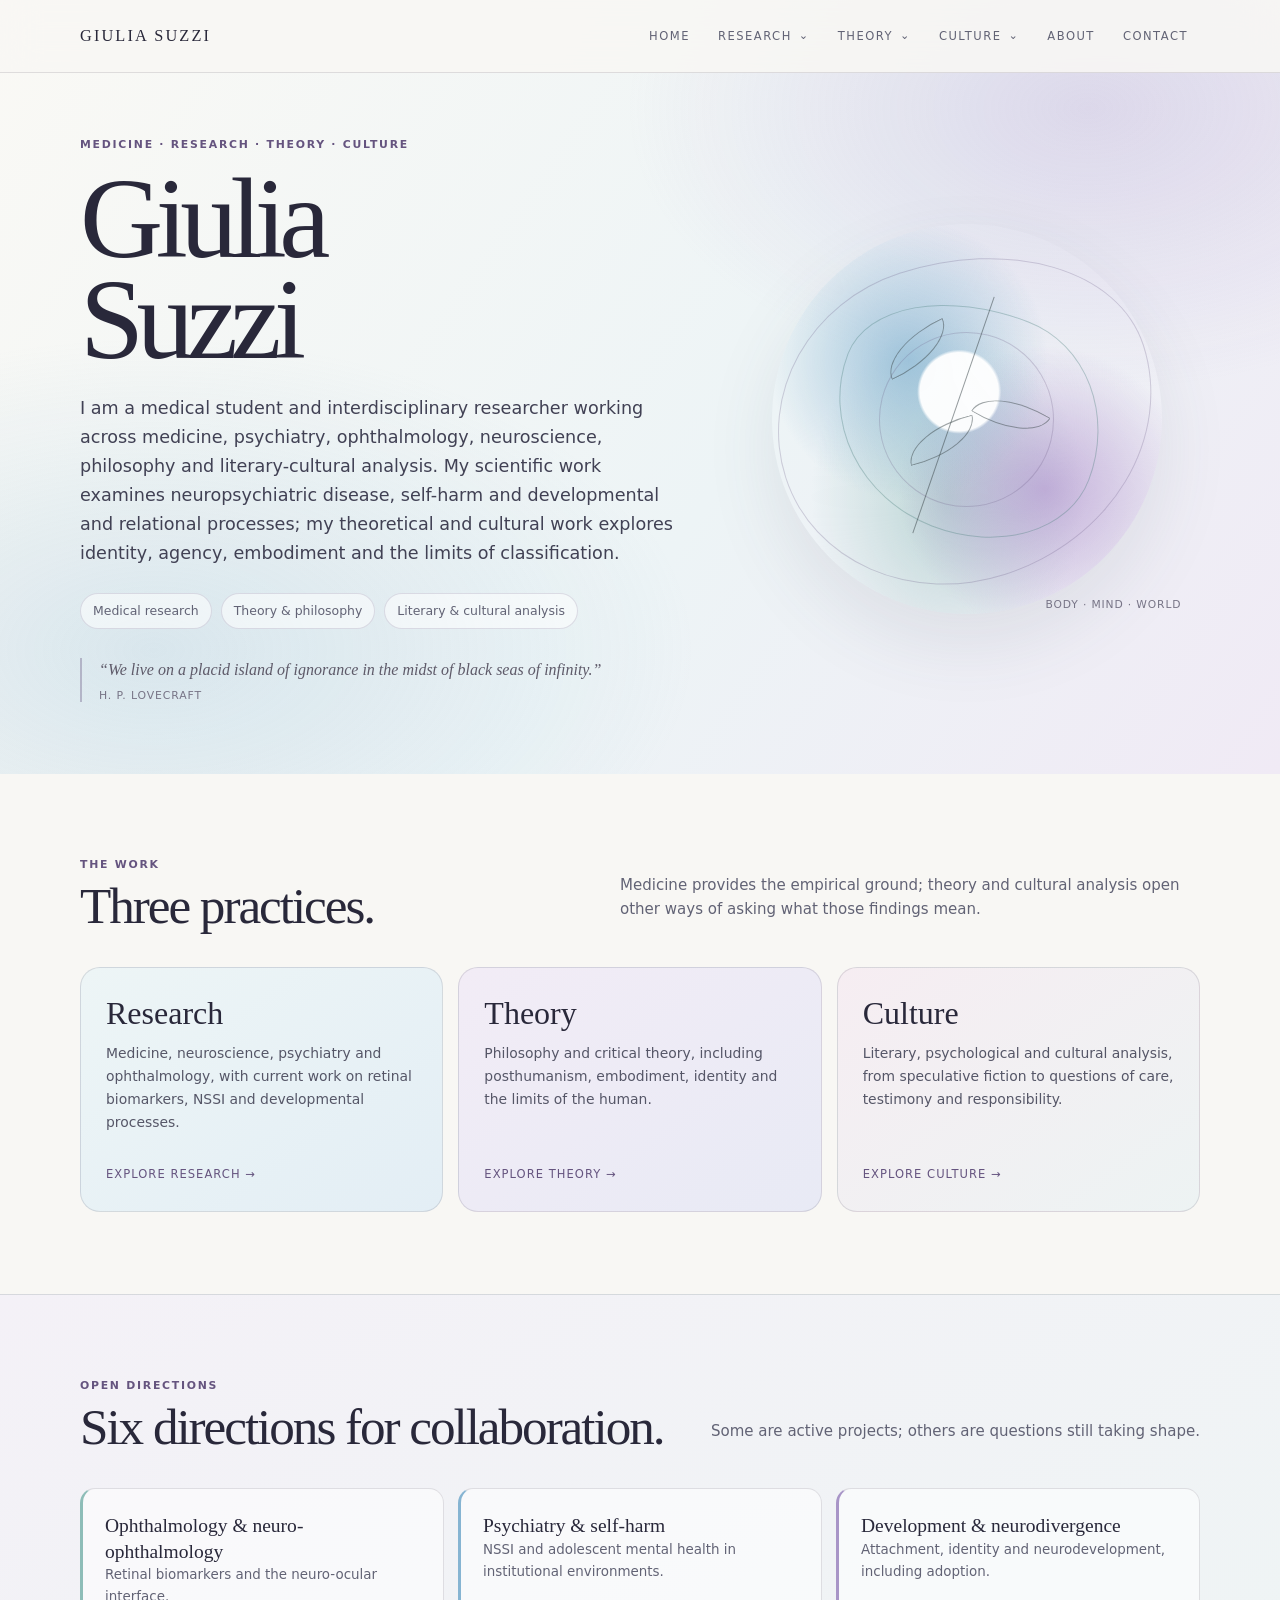
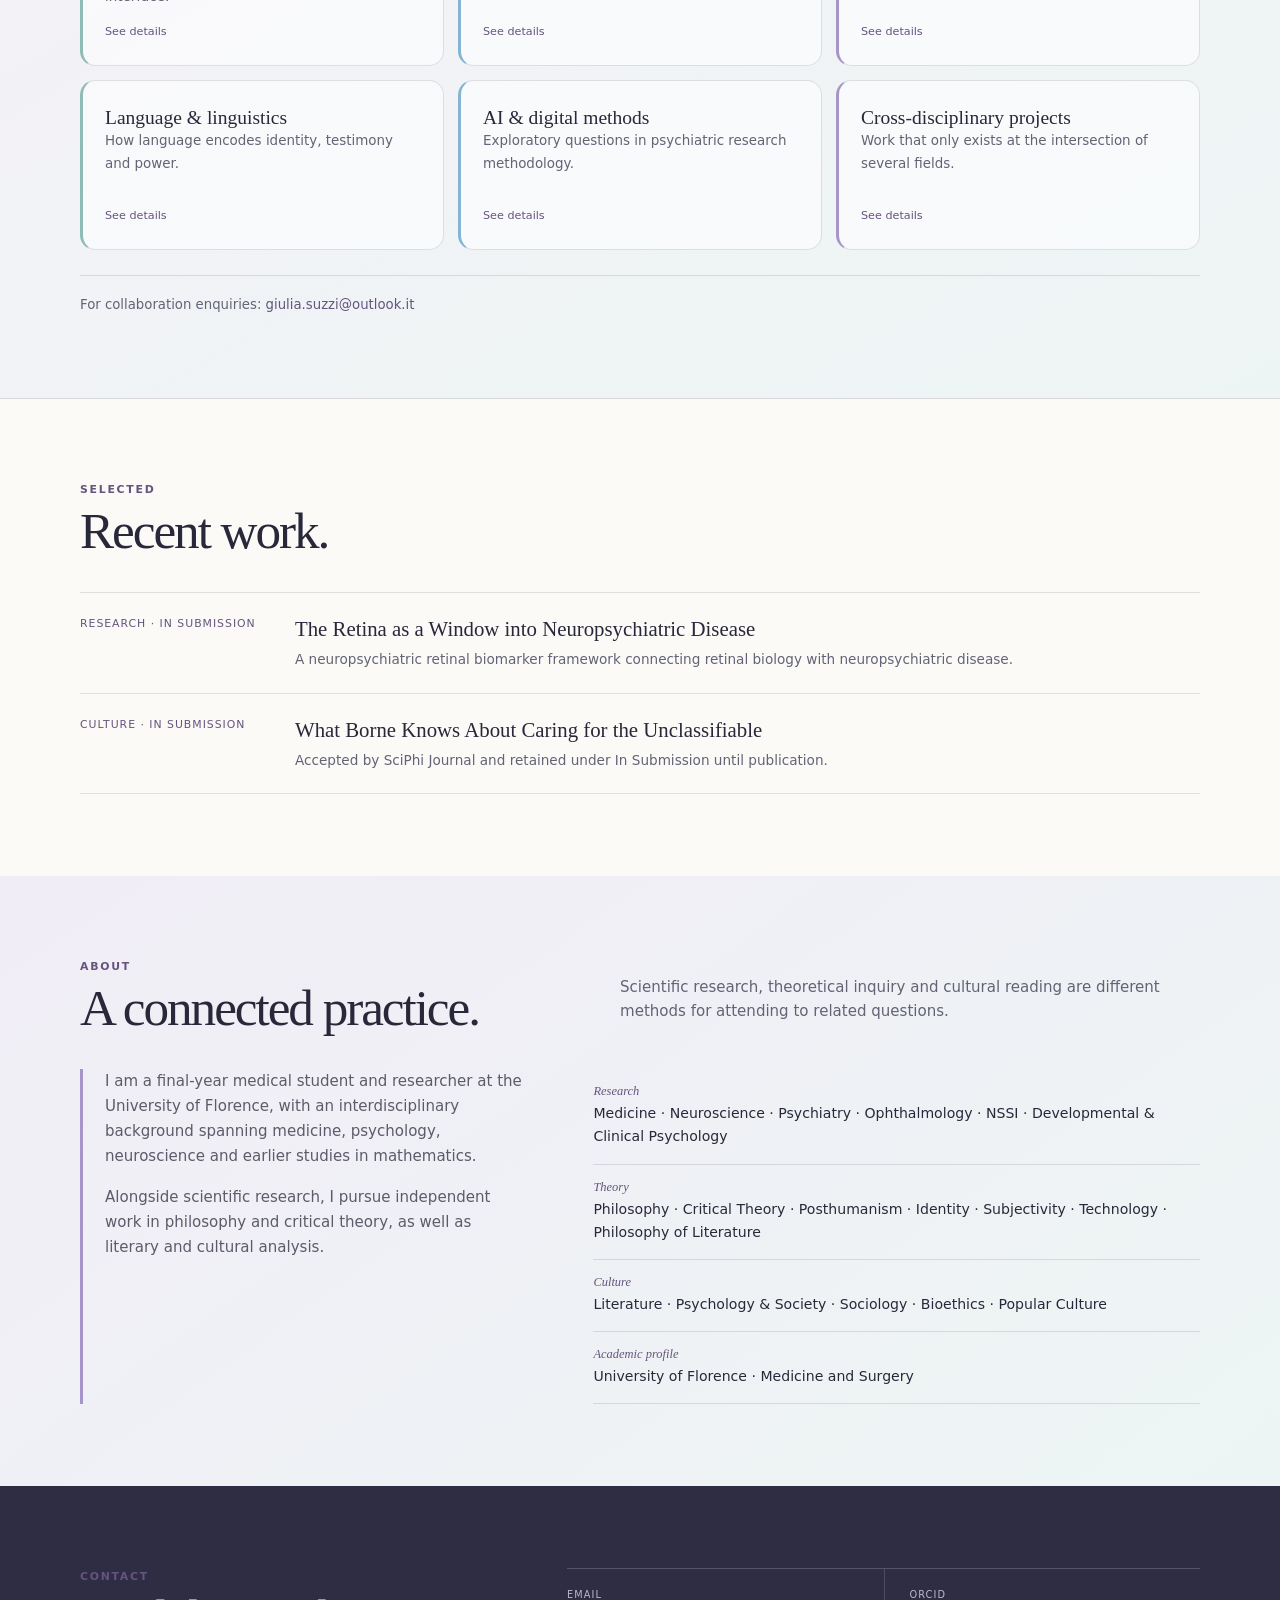
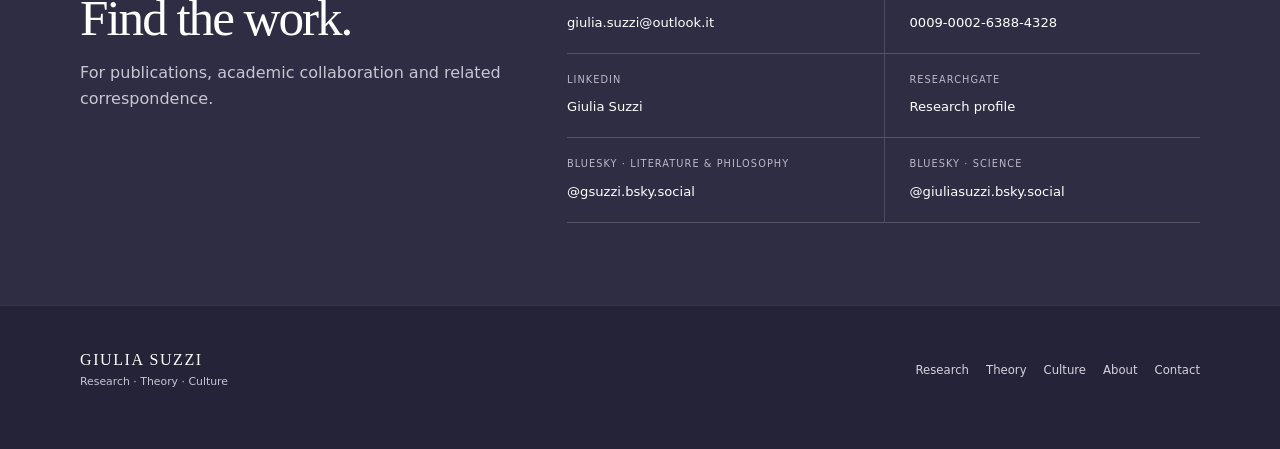
==== index.html @ 448a196d "Add files via upload" ====
<!doctype html><html lang="en"><head><meta charset="utf-8"><meta name="viewport" content="width=device-width,initial-scale=1"><link rel="stylesheet" href="style.css"><meta name="description" content="Giulia Suzzi — Research, Theory and Culture."><title>Giulia Suzzi · Research, Theory & Culture</title></head><body class="page-enter"><nav><div class="container nav-inner"><a class="logo" href="index.html">GIULIA SUZZI</a><div class="nav-links">
<a class="nav-home" href="index.html">HOME</a>
<div class="nav-item"><a class="nav-button" href="research.html">RESEARCH <span class="arrow">⌄</span></a><div class="dropdown"><div class="label">Research</div><a href="research.html#published">Published</a><a href="research.html#preprints">Preprints</a><a href="research.html#submission">In Submission</a><a href="research.html#progress">Work in Progress</a></div></div>
<div class="nav-item"><a class="nav-button" href="theory.html">THEORY <span class="arrow">⌄</span></a><div class="dropdown"><div class="label">Theory</div><a href="theory.html#published">Published</a><a href="theory.html#preprints">Preprints</a><a href="theory.html#submission">In Submission</a><a href="theory.html#progress">Work in Progress</a></div></div>
<div class="nav-item"><a class="nav-button" href="culture.html">CULTURE <span class="arrow">⌄</span></a><div class="dropdown"><div class="label">Culture</div><a href="culture.html#published">Published</a><a href="culture.html#preprints">Preprints</a><a href="culture.html#submission">In Submission</a><a href="culture.html#progress">Work in Progress</a></div></div>
<a class="nav-home" href="index.html#about">ABOUT</a><a class="nav-home" href="index.html#contact">CONTACT</a></div></div></nav>
<main>
<section class="hero"><div class="container hero-grid"><div class="reveal">
<div class="eyebrow">Medicine · Research · Theory · Culture</div><h1>Giulia<br>Suzzi</h1>
<p class="hero-lede">I am a medical student and interdisciplinary researcher working across medicine, psychiatry, ophthalmology, neuroscience, philosophy and literary-cultural analysis. My scientific work examines neuropsychiatric disease, self-harm and developmental and relational processes; my theoretical and cultural work explores identity, agency, embodiment and the limits of classification.</p>
<div class="pill-row"><span class="pill">Medical research</span><span class="pill">Theory & philosophy</span><span class="pill">Literary & cultural analysis</span></div>
<div class="epigraph">“We live on a placid island of ignorance in the midst of black seas of infinity.”<cite>H. P. Lovecraft</cite></div>
</div>
<div class="hero-art reveal" aria-hidden="true"><div class="ink-orbit"></div><div class="art-ring"></div><div class="art-stem"></div><div class="art-leaf leaf1"></div><div class="art-leaf leaf2"></div><div class="art-leaf leaf3"></div><div class="art-note">body · mind · world</div></div>
</div></section>
<section class="overview"><div class="container"><div class="section-head reveal"><div><div class="kicker">The work</div><h2 class="section-title">Three practices.</h2></div><p class="section-intro">Medicine provides the empirical ground; theory and cultural analysis open other ways of asking what those findings mean.</p></div>
<div class="area-grid"><a class="area-card research reveal" href="research.html"><div><h3>Research</h3><p>Medicine, neuroscience, psychiatry and ophthalmology, with current work on retinal biomarkers, NSSI and developmental processes.</p></div><div class="explore">Explore Research →</div></a>
<a class="area-card theory reveal" href="theory.html"><div><h3>Theory</h3><p>Philosophy and critical theory, including posthumanism, embodiment, identity and the limits of the human.</p></div><div class="explore">Explore Theory →</div></a>
<a class="area-card culture reveal" href="culture.html"><div><h3>Culture</h3><p>Literary, psychological and cultural analysis, from speculative fiction to questions of care, testimony and responsibility.</p></div><div class="explore">Explore Culture →</div></a></div></div></section>
<section id="collaboration" class="collaboration"><div class="container"><div class="section-head reveal"><div><div class="kicker">Open directions</div><h2 class="section-title">Six directions for collaboration.</h2></div><p class="section-intro">Some are active projects; others are questions still taking shape.</p></div>
<div class="collab-grid">
<button class="collab-tile reveal" data-modal="ophth"><div><h3>Ophthalmology & neuro-ophthalmology</h3><p>Retinal biomarkers and the neuro-ocular interface.</p></div><span class="collab-cue">See details</span></button>
<button class="collab-tile reveal" data-modal="nssi"><div><h3>Psychiatry & self-harm</h3><p>NSSI and adolescent mental health in institutional environments.</p></div><span class="collab-cue">See details</span></button>
<button class="collab-tile reveal" data-modal="dev"><div><h3>Development & neurodivergence</h3><p>Attachment, identity and neurodevelopment, including adoption.</p></div><span class="collab-cue">See details</span></button>
<button class="collab-tile reveal" data-modal="lang"><div><h3>Language & linguistics</h3><p>How language encodes identity, testimony and power.</p></div><span class="collab-cue">See details</span></button>
<button class="collab-tile reveal" data-modal="ai"><div><h3>AI & digital methods</h3><p>Exploratory questions in psychiatric research methodology.</p></div><span class="collab-cue">See details</span></button>
<button class="collab-tile reveal" data-modal="cross"><div><h3>Cross-disciplinary projects</h3><p>Work that only exists at the intersection of several fields.</p></div><span class="collab-cue">See details</span></button></div>
<div class="collab-note">For collaboration enquiries: <a href="mailto:giulia.suzzi@outlook.it">giulia.suzzi@outlook.it</a></div></div></section>
<section class="latest"><div class="container"><div class="section-head reveal"><div><div class="kicker">Selected</div><h2 class="section-title">Recent work.</h2></div></div><div class="latest-list">
<div class="latest-row reveal"><div class="status">Research · In Submission</div><div><h3>The Retina as a Window into Neuropsychiatric Disease</h3><p>A neuropsychiatric retinal biomarker framework connecting retinal biology with neuropsychiatric disease.</p></div></div>
<div class="latest-row reveal"><div class="status">Culture · In Submission</div><div><h3>What Borne Knows About Caring for the Unclassifiable</h3><p>Accepted by SciPhi Journal and retained under In Submission until publication.</p></div></div></div></div></section>
<section id="about" class="about-section"><div class="container"><div class="section-head reveal"><div><div class="kicker">About</div><h2 class="section-title">A connected practice.</h2></div><p class="section-intro">Scientific research, theoretical inquiry and cultural reading are different methods for attending to related questions.</p></div>
<div class="about-layout"><div class="about-quote reveal"><p>I am a final-year medical student and researcher at the University of Florence, with an interdisciplinary background spanning medicine, psychology, neuroscience and earlier studies in mathematics.</p><p>Alongside scientific research, I pursue independent work in philosophy and critical theory, as well as literary and cultural analysis.</p></div>
<div class="facts reveal"><div><span>Research</span>Medicine · Neuroscience · Psychiatry · Ophthalmology · NSSI · Developmental & Clinical Psychology</div><div><span>Theory</span>Philosophy · Critical Theory · Posthumanism · Identity · Subjectivity · Technology · Philosophy of Literature</div><div><span>Culture</span>Literature · Psychology & Society · Sociology · Bioethics · Popular Culture</div><div><span>Academic profile</span>University of Florence · Medicine and Surgery</div></div></div></div></section>
<section id="contact" class="contact-section"><div class="container contact-grid"><div class="reveal"><div class="kicker">Contact</div><h2 class="section-title">Find the work.</h2><p class="contact-lead">For publications, academic collaboration and related correspondence.</p></div>
<div class="contact-card reveal"><div><span>Email</span><a href="mailto:giulia.suzzi@outlook.it">giulia.suzzi@outlook.it</a></div><div><span>ORCID</span><a href="https://orcid.org/0009-0002-6388-4328" target="_blank" rel="noopener">0009-0002-6388-4328</a></div><div><span>LinkedIn</span><a href="https://www.linkedin.com/in/giulia-suzzi-097137351" target="_blank" rel="noopener">Giulia Suzzi</a></div><div><span>ResearchGate</span><a href="https://www.researchgate.net/profile/Giulia-Suzzi-2" target="_blank" rel="noopener">Research profile</a></div><div><span>Bluesky · Literature & Philosophy</span><a href="https://bsky.app/profile/gsuzzi.bsky.social" target="_blank" rel="noopener">@gsuzzi.bsky.social</a></div><div><span>Bluesky · Science</span><a href="https://bsky.app/profile/giuliasuzzi.bsky.social" target="_blank" rel="noopener">@giuliasuzzi.bsky.social</a></div></div></div></section>
</main><footer><div class="container footer-inner"><div><div class="footer-name">GIULIA SUZZI</div><div class="footer-sub">Research · Theory · Culture</div></div><div class="footer-links"><a href="research.html">Research</a><a href="theory.html">Theory</a><a href="culture.html">Culture</a><a href="index.html#about">About</a><a href="index.html#contact">Contact</a></div></div></footer><div class="modal-backdrop" id="modal-backdrop"><div class="modal" role="dialog" aria-modal="true" aria-labelledby="modal-title"><button class="modal-close" id="modal-close" aria-label="Close">×</button><div class="m-kicker" id="modal-kicker"></div><h2 id="modal-title"></h2><p class="m-desc" id="modal-desc"></p><div class="m-items" id="modal-items"></div><p class="m-open-note" id="modal-note" hidden></p></div></div><script>
const data={
ophth:{k:"01 collaboration direction",t:"Ophthalmology & Neuro-Ophthalmology",d:"Retinal biomarkers, oculomics and the neuro-ocular interface — using the eye as an accessible, imageable extension of the central nervous system to investigate neuropsychiatric disease and the physiological strain of spaceflight.",i:[["The Retina as a Window into Neuropsychiatric Disease","Neuropsychiatric Retinal Biomarker Framework · In Submission"],["Beyond the Eye: SANS, Intracranial Pressure Dynamics, and Neuropsychiatric Risk in Long-Duration Spaceflight","Narrative review & framework · Work in Progress"]]},
nssi:{k:"02 collaboration direction",t:"Psychiatry & Self-Harm",d:"Non-suicidal self-injury and adolescent psychopathology, with particular attention to institutional environments — juvenile detention above all — as risk factors in their own right rather than background context.",i:[["When the Environment Is the Risk Factor: NSSI in Juvenile Detention","Narrative review · Preprint, Zenodo"],["Sex Differences in the Clinical Correlates of NSSI in Adolescents","Narrative review · Preprint, PsyArXiv"],["The Last Territory: NSSI in Juvenile Detention and the Agentive Inversion Hypothesis","Theoretical proposal · Work in Progress"]]},
dev:{k:"03 collaboration direction",t:"Development & Neurodivergence",d:"Attachment, identity formation and neurodevelopment, including how their disruption — as in adoption — shapes a person's sense of continuity with themselves.",i:[["Genetic Mirroring in Adoptees: Toward a Formal Construct Definition, Nomological Network, and Operationalization Framework","In Submission · Preprint, OSF"],["Disorganized Attachment, Power Exchange, and Emotion Regulation","Theoretical framework · Work in Progress"]],n:"Neurodivergent experience specifically remains an open direction rather than a finished project."},
lang:{k:"04 collaboration direction",t:"Language & Linguistics",d:"How language encodes identity, testimony and power — an interest that runs alongside the clinical and theoretical work rather than through a dedicated project yet.",i:[],n:"No dedicated project yet; open to conversations where linguistic work overlaps with psychiatric or theoretical questions."},
ai:{k:"05 collaboration direction",t:"AI & Digital Methods",d:"Exploratory interest in AI-related questions in psychiatric research and methodology, currently centred on non-suicidal self-injury research.",i:[],n:"This remains an exploratory direction rather than a finished project."},
cross:{k:"06 collaboration direction",t:"Cross-disciplinary Projects",d:"Projects that emerge only when medical, psychological, philosophical and cultural questions are treated as connected rather than separated into disciplinary silos.",i:[["Genetic Mirroring as a Biological Scaffold for Identity","Developmental / theoretical continuation · Work in Progress"],["The Last Territory","NSSI · institutional environment · theoretical proposal"]]}
};
const backdrop=document.getElementById("modal-backdrop");
function openModal(key){const x=data[key];document.getElementById("modal-kicker").textContent=x.k;document.getElementById("modal-title").textContent=x.t;document.getElementById("modal-desc").textContent=x.d;document.getElementById("modal-items").innerHTML=x.i.map(a=>'<div class="m-item"><div class="m-title">'+a[0]+'</div><div class="m-status">'+a[1]+'</div></div>').join("");const n=document.getElementById("modal-note");n.textContent=x.n||"";n.hidden=!x.n;backdrop.classList.add("open");document.body.style.overflow="hidden"}
function closeModal(){backdrop.classList.remove("open");document.body.style.overflow=""}
document.querySelectorAll(".collab-tile").forEach(b=>b.addEventListener("click",()=>openModal(b.dataset.modal)));
document.getElementById("modal-close").addEventListener("click",closeModal);
backdrop.addEventListener("click",e=>{if(e.target===backdrop)closeModal()});document.addEventListener("keydown",e=>{if(e.key==="Escape")closeModal()});
const observer=new IntersectionObserver(es=>es.forEach(e=>{if(e.isIntersecting){e.target.classList.add("visible");observer.unobserve(e.target)}}),{threshold:.08});document.querySelectorAll(".reveal").forEach(e=>observer.observe(e));
</script></body></html>
---- style.css ----
:root{--paper:#f8f7f4;--ivory:#fbfaf7;--ink:#29283a;--muted:#626375;--line:rgba(56,55,76,.14);--lilac:#a895c7;--lilac-soft:#eee8f5;--lilac-deep:#65547f;--blue:#86b4d2;--blue-soft:#e6f0f6;--teal:#8ebdb8;--teal-deep:#477d79;--rose:#d9b8c8;--serif:Georgia,"Times New Roman",serif;--sans:Inter,ui-sans-serif,system-ui,-apple-system,"Segoe UI",sans-serif}
*{box-sizing:border-box}html{scroll-behavior:smooth}body{margin:0;background:var(--paper);color:var(--ink);font-family:var(--sans);line-height:1.65}.container{width:min(1120px,calc(100% - 44px));margin:auto}a{color:inherit}
nav{position:fixed;z-index:100;top:0;left:0;right:0;background:rgba(248,247,244,.86);backdrop-filter:blur(18px);border-bottom:1px solid var(--line)}.nav-inner{min-height:72px;display:flex;align-items:center;justify-content:space-between;gap:20px}.logo{text-decoration:none;font:1.02rem var(--serif);letter-spacing:.13em;white-space:nowrap}.nav-links{display:flex;align-items:center;gap:4px}.nav-home,.nav-button{border:0;background:none;text-decoration:none;cursor:pointer;padding:9px 12px;border-radius:999px;font-size:.72rem;letter-spacing:.13em;color:var(--muted);display:flex;align-items:center;gap:7px;transition:.2s}.nav-home:hover,.nav-button:hover,.nav-item:focus-within .nav-button{background:var(--lilac-soft);color:var(--ink)}.nav-item{position:relative}.arrow{font-size:.7rem;transition:.2s}.nav-item:hover .arrow,.nav-item:focus-within .arrow{transform:rotate(180deg)}.dropdown{position:absolute;right:0;top:calc(100% + 7px);min-width:220px;padding:9px;background:#eee7f4;border:1px solid rgba(101,84,127,.18);border-radius:15px;box-shadow:0 18px 55px rgba(45,43,65,.10);opacity:0;visibility:hidden;transform:translateY(-5px);transition:.2s}.nav-item:hover .dropdown,.nav-item:focus-within .dropdown{opacity:1;visibility:visible;transform:none}.dropdown .label{padding:7px 11px 5px;color:var(--lilac-deep);font-size:.62rem;text-transform:uppercase;letter-spacing:.14em}.dropdown a{display:block;text-decoration:none;padding:9px 11px;border-radius:9px;font-size:.78rem;color:var(--muted)}.dropdown a:hover{background:rgba(169,136,201,.23);color:var(--ink)}
.page-enter{animation:pageIn .55s ease both}.page-leave{animation:pageOut .2s ease both}@keyframes pageIn{from{opacity:0;transform:translateY(7px)}to{opacity:1;transform:none}}@keyframes pageOut{from{opacity:1}to{opacity:0}}.reveal{opacity:0;transform:translateY(16px);transition:opacity .65s ease,transform .65s ease}.reveal.visible{opacity:1;transform:none}
.hero{position:relative;overflow:hidden;min-height:76vh;padding:136px 0 72px;background:radial-gradient(ellipse at 85% 14%,rgba(169,136,201,.25),transparent 30%),radial-gradient(ellipse at 12% 84%,rgba(134,180,210,.24),transparent 34%),linear-gradient(125deg,#faf9f5 0%,#edf4f6 58%,#f0eaf5 100%)}.hero-grid{display:grid;grid-template-columns:1.12fr .88fr;gap:60px;align-items:center}.eyebrow,.kicker{font-size:.68rem;text-transform:uppercase;letter-spacing:.16em;color:var(--lilac-deep);font-weight:700}h1{font:400 clamp(4.4rem,9vw,7.2rem)/.88 var(--serif);letter-spacing:-.065em;margin:14px 0 23px}.hero-lede{max-width:670px;font-size:1.1rem;color:#414154}.pill-row{display:flex;flex-wrap:wrap;gap:9px;margin-top:25px}.pill{padding:7px 12px;border:1px solid rgba(101,84,127,.18);border-radius:999px;background:rgba(255,255,255,.55);font-size:.78rem;color:var(--muted)}.epigraph{max-width:610px;margin:29px 0 0;padding-left:17px;border-left:2px solid rgba(101,84,127,.35);font:italic 1rem/1.55 var(--serif);color:#5e5a69}.epigraph cite{display:block;margin-top:6px;font:normal .68rem var(--sans);letter-spacing:.08em;text-transform:uppercase;color:#777486}
.hero-art{position:relative;min-height:390px;display:grid;place-items:center}.ink-orbit{width:min(390px,100%);aspect-ratio:1;border-radius:50%;background:radial-gradient(circle at 48% 43%,rgba(255,255,255,.95) 0 13%,transparent 14%),radial-gradient(ellipse at 35% 35%,rgba(134,180,210,.75),transparent 39%),radial-gradient(ellipse at 70% 68%,rgba(169,136,201,.62),transparent 38%),radial-gradient(ellipse at 45% 70%,rgba(142,189,184,.54),transparent 45%);box-shadow:0 30px 70px rgba(70,75,100,.10)}.ink-orbit:before{content:"";position:absolute;inset:9%;border:1px solid rgba(101,84,127,.25);border-radius:45% 55% 53% 47%/50% 45% 55% 50%;transform:rotate(-18deg)}.ink-orbit:after{content:"";position:absolute;inset:21%;border:1px solid rgba(71,125,121,.34);border-radius:58% 42% 48% 52%/42% 56% 44% 58%;transform:rotate(21deg)}.art-stem{position:absolute;width:1px;height:250px;background:rgba(63,74,77,.55);transform:rotate(19deg);left:47%;top:17%}.art-leaf{position:absolute;width:72px;height:35px;border:1.4px solid rgba(63,74,77,.5);border-radius:100% 0 100% 0;transform-origin:bottom left}.leaf1{left:34%;top:31%;transform:rotate(-25deg)}.leaf2{left:51%;top:39%;transform:rotate(31deg)}.leaf3{left:38%;top:53%;transform:rotate(-14deg)}.art-ring{position:absolute;width:175px;height:175px;border:1px solid rgba(101,84,127,.24);border-radius:50%;transform:rotate(14deg)}.art-note{position:absolute;bottom:3px;right:4%;font:.67rem var(--sans);letter-spacing:.08em;text-transform:uppercase;color:#777486}
section{padding:82px 0}.section-head{display:flex;justify-content:space-between;gap:40px;align-items:end;margin-bottom:30px}.section-title{font:400 clamp(2.2rem,4vw,3.6rem)/1 var(--serif);letter-spacing:-.04em;margin:6px 0}.section-intro{max-width:580px;color:var(--muted);font-size:.94rem}.area-grid{display:grid;grid-template-columns:repeat(3,1fr);gap:15px}.area-card{min-height:245px;padding:27px 25px;border:1px solid var(--line);border-radius:20px;text-decoration:none;display:flex;flex-direction:column;justify-content:space-between;transition:.25s;position:relative;overflow:hidden}.area-card:hover{transform:translateY(-5px);box-shadow:0 18px 55px rgba(45,43,65,.10)}.area-card.research{background:linear-gradient(145deg,#edf5f6,#e3eef5)}.area-card.theory{background:linear-gradient(145deg,#f2ecf6,#e8eaf5)}.area-card.culture{background:linear-gradient(145deg,#f6edf2,#edf3f3)}.area-card h3{font:400 2rem var(--serif);margin:0 0 10px}.area-card p{max-width:360px;color:#555667;font-size:.87rem;margin:0}.explore{font-size:.72rem;letter-spacing:.09em;text-transform:uppercase;color:var(--lilac-deep)}
.collaboration{background:linear-gradient(150deg,#f4f1f7,#edf5f4);border-top:1px solid var(--line);border-bottom:1px solid var(--line)}.collab-grid{display:grid;grid-template-columns:repeat(3,1fr);gap:14px}.collab-tile{all:unset;box-sizing:border-box;cursor:pointer;min-height:170px;padding:24px 22px;border:1px solid var(--line);border-left:3px solid var(--teal);border-radius:15px;background:rgba(255,255,255,.55);display:flex;flex-direction:column;justify-content:space-between;gap:14px;transition:.22s}.collab-tile:nth-child(3n+2){border-left-color:var(--blue)}.collab-tile:nth-child(3n+3){border-left-color:var(--lilac)}.collab-tile:hover,.collab-tile:focus-visible{transform:translateY(-3px);box-shadow:0 12px 35px rgba(45,43,65,.08);background:rgba(255,255,255,.84)}.collab-tile h3{font:400 1.22rem/1.3 var(--serif);margin:0}.collab-tile p{margin:0;color:var(--muted);font-size:.84rem}.collab-cue{font-size:.7rem;color:var(--lilac-deep)}.collab-note{margin-top:25px;padding-top:18px;border-top:1px solid var(--line);font-size:.83rem;color:var(--muted)}.collab-note a{color:var(--lilac-deep);text-decoration:none}
.latest{background:var(--ivory)}.latest-list{border-top:1px solid var(--line)}.latest-row{display:grid;grid-template-columns:190px 1fr;gap:25px;padding:22px 0;border-bottom:1px solid var(--line)}.latest-row .status{font-size:.68rem;text-transform:uppercase;letter-spacing:.09em;color:var(--lilac-deep)}.latest-row h3{font:400 1.3rem/1.35 var(--serif);margin:0 0 5px}.latest-row p{font-size:.85rem;color:var(--muted);margin:0}
.about-section{background:linear-gradient(145deg,#f1edf6,#edf5f4)}.about-layout{display:grid;grid-template-columns:.85fr 1.15fr;gap:65px}.about-quote{border-left:3px solid var(--lilac);padding-left:22px;color:#5c5b6a}.about-quote p{margin:0 0 17px;font-size:.94rem}.facts div{padding:15px 0;border-bottom:1px solid var(--line);font-size:.88rem}.facts span{display:block;color:var(--lilac-deep);font:italic .78rem var(--serif);margin-bottom:3px}
.contact-section{background:#2f2d43;color:#eeeaf3}.contact-section .section-title{color:#fff}.contact-lead{color:#c9c5d2;max-width:440px}.contact-grid{display:grid;grid-template-columns:.8fr 1.2fr;gap:65px}.contact-card{display:grid;grid-template-columns:1fr 1fr;border-top:1px solid rgba(255,255,255,.18)}.contact-card div{padding:18px 0;border-bottom:1px solid rgba(255,255,255,.18)}.contact-card div:nth-child(odd){padding-right:25px}.contact-card div:nth-child(even){padding-left:25px;border-left:1px solid rgba(255,255,255,.14)}.contact-card span{display:block;text-transform:uppercase;letter-spacing:.11em;font-size:.61rem;color:#bdb7c9;margin-bottom:5px}.contact-card a{font-size:.82rem;color:#fff;text-decoration:none;word-break:break-word}.contact-card a:hover{color:#d9c8ee}
footer{padding:45px 0 58px;background:#252338;color:#c8c4d1;border-top:1px solid rgba(255,255,255,.08)}.footer-inner{display:flex;justify-content:space-between;gap:25px;align-items:center}.footer-name{font:1rem var(--serif);letter-spacing:.1em;color:#fff}.footer-sub{font-size:.68rem;margin-top:4px}.footer-links{display:flex;flex-wrap:wrap;gap:17px}.footer-links a{font-size:.73rem;text-decoration:none;color:#d6d2dc}
.modal-backdrop{position:fixed;inset:0;background:rgba(35,33,49,.48);backdrop-filter:blur(8px);display:none;place-items:center;padding:22px;z-index:200}.modal-backdrop.open{display:grid}.modal{width:min(680px,100%);max-height:88vh;overflow:auto;background:#fbfaf7;border:1px solid rgba(77,61,114,.2);border-radius:22px;padding:32px;box-shadow:0 35px 90px rgba(20,18,30,.24);position:relative}.modal-close{position:absolute;right:18px;top:16px;border:0;background:var(--lilac-soft);color:var(--lilac-deep);width:32px;height:32px;border-radius:50%;cursor:pointer}.m-kicker{font-size:.65rem;text-transform:uppercase;letter-spacing:.14em;color:var(--lilac-deep)}.modal h2{font:400 2rem/1.15 var(--serif);margin:9px 45px 12px 0}.m-desc{color:var(--muted);font-size:.9rem}.m-items{display:grid;gap:9px;margin-top:20px}.m-item{padding:13px 15px;border:1px solid var(--line);border-radius:12px;background:rgba(255,255,255,.65)}.m-title{font:400 .98rem var(--serif)}.m-status{font-size:.68rem;color:var(--teal-deep);margin-top:3px}.m-open-note{font-size:.82rem;color:var(--muted);font-style:italic;margin-top:16px}
.page-hero{padding:132px 0 68px;background:linear-gradient(125deg,#edf5f5 0%,#e7eff6 54%,#f0e8f5 100%)}.page-title{font:400 clamp(3.8rem,8vw,6.3rem)/.93 var(--serif);margin:10px 0 15px;letter-spacing:-.055em}.page-lead{max-width:770px;color:var(--muted);font-size:1.02rem}.status-section{padding:58px 0;border-top:1px solid rgba(36,42,61,.1)}.status-section.research-band{background:linear-gradient(125deg,#e0efed,#e6f0f6)}.status-section.theory-band{background:linear-gradient(125deg,#eee6f5,#e8ecf5)}.status-section.culture-band{background:linear-gradient(125deg,#f1e5ee,#e7f1f1)}.status-section.alt{background:#f7f5f6}.status-title{font-size:.69rem;letter-spacing:.15em;text-transform:uppercase;color:var(--lilac-deep);margin-bottom:20px}.card{border:1px solid rgba(36,42,61,.13);border-radius:16px;background:rgba(255,255,255,.74);overflow:hidden}.cards{display:grid;gap:11px}.card summary{list-style:none;cursor:pointer;padding:20px 22px;display:grid;grid-template-columns:1fr auto;gap:18px;align-items:center}.card summary::-webkit-details-marker{display:none}.card-title{font:400 1.08rem/1.4 var(--serif)}.card-meta{font-size:.72rem;color:var(--muted);margin-top:5px}.chevron{width:28px;height:28px;border-radius:50%;display:grid;place-items:center;background:var(--lilac-soft);color:var(--lilac-deep);transition:.22s}details[open] .chevron{transform:rotate(45deg)}.card-body{padding:0 22px 22px;border-top:1px solid rgba(36,42,61,.09);color:#454555;font-size:.88rem}.tags{display:flex;flex-wrap:wrap;gap:7px;margin:15px 0}.tag{padding:5px 9px;border-radius:999px;background:var(--blue-soft);color:#3f617b;font-size:.66rem}.actions{display:flex;gap:9px;flex-wrap:wrap;margin-top:14px}.btn{display:inline-block;text-decoration:none;border:1px solid var(--line);padding:7px 11px;border-radius:999px;font-size:.7rem}.btn.primary{background:var(--lilac-deep);border-color:var(--lilac-deep);color:#fff}
@media(max-width:850px){.nav-home{display:none}.hero{padding-top:112px}.hero-grid,.area-grid,.collab-grid,.about-layout,.contact-grid{grid-template-columns:1fr}.hero-grid{gap:28px}.hero-art{min-height:310px}.section-head{display:block}.section-intro{margin-top:15px}.latest-row{grid-template-columns:1fr;gap:7px}.contact-card{grid-template-columns:1fr}.contact-card div:nth-child(even){padding-left:0;border-left:0}}
@media(max-width:560px){.container{width:min(100% - 28px,1120px)}.logo{font-size:.88rem}.nav-button{padding:7px 5px;font-size:.59rem;letter-spacing:.08em}.dropdown{right:-8px}h1{font-size:clamp(3.7rem,17vw,5.3rem)}section{padding:67px 0}.hero{padding-top:105px}.card summary{padding:18px}}
@media(prefers-reduced-motion:reduce){html{scroll-behavior:auto}*,*::before,*::after{animation:none!important;transition:none!important}.reveal{opacity:1;transform:none}}
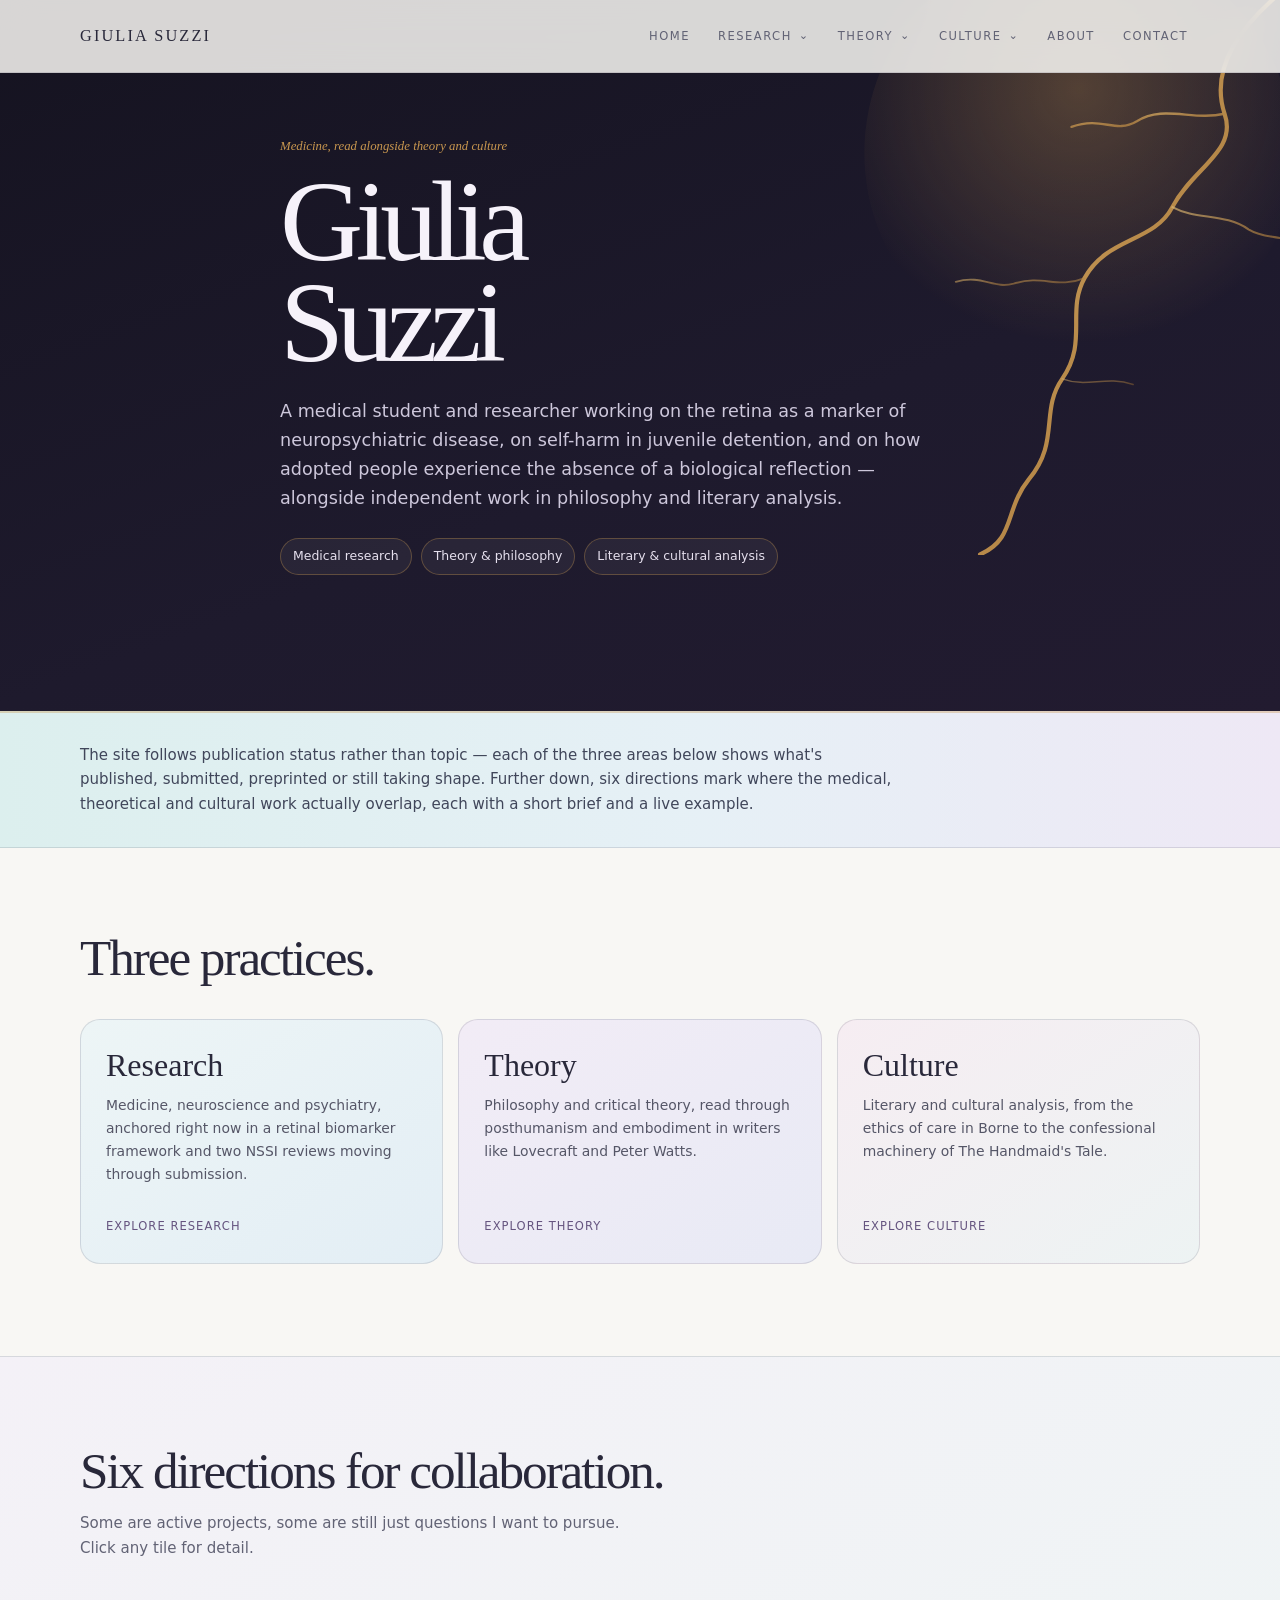
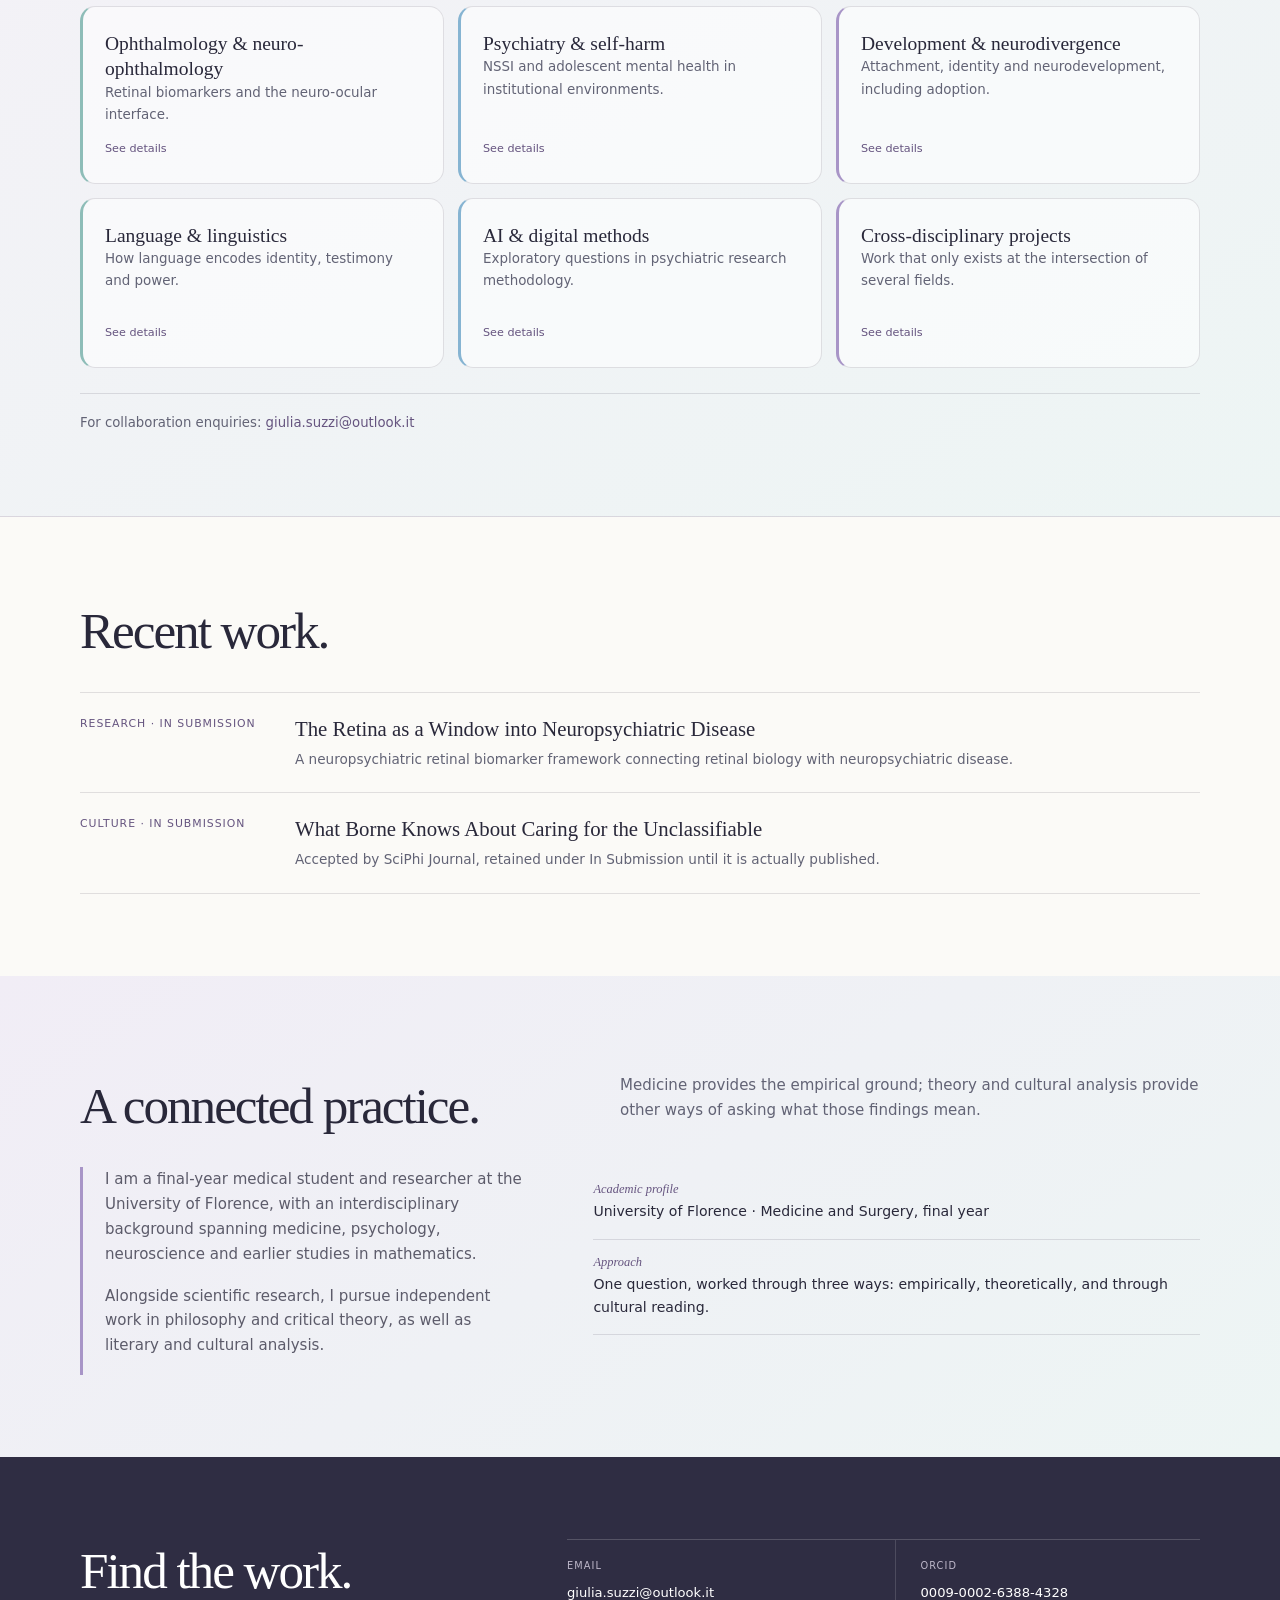
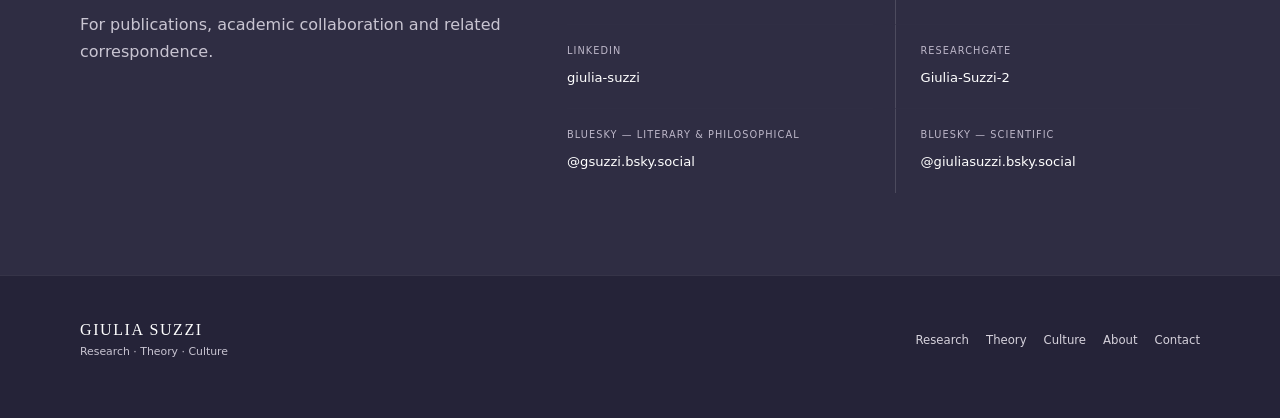
==== commit bd35b255: "Add files via upload" ====
--- a/index.html
+++ b/index.html
@@ -1,53 +1,255 @@
-<!doctype html><html lang="en"><head><meta charset="utf-8"><meta name="viewport" content="width=device-width,initial-scale=1"><link rel="stylesheet" href="style.css"><meta name="description" content="Giulia Suzzi — Research, Theory and Culture."><title>Giulia Suzzi · Research, Theory & Culture</title></head><body class="page-enter"><nav><div class="container nav-inner"><a class="logo" href="index.html">GIULIA SUZZI</a><div class="nav-links">
+<!doctype html><html lang="en"><head><meta charset="utf-8"><meta name="viewport" content="width=device-width,initial-scale=1"><meta name="description" content="Giulia Suzzi — Research, Theory and Culture."><title>Giulia Suzzi · Research, Theory & Culture</title><link rel="stylesheet" href="style.css"></head><body class="page-enter">
+<nav><div class="container nav-inner">
+<a class="logo" href="index.html">GIULIA SUZZI</a>
+<div class="nav-links">
 <a class="nav-home" href="index.html">HOME</a>
-<div class="nav-item"><a class="nav-button" href="research.html">RESEARCH <span class="arrow">⌄</span></a><div class="dropdown"><div class="label">Research</div><a href="research.html#published">Published</a><a href="research.html#preprints">Preprints</a><a href="research.html#submission">In Submission</a><a href="research.html#progress">Work in Progress</a></div></div>
-<div class="nav-item"><a class="nav-button" href="theory.html">THEORY <span class="arrow">⌄</span></a><div class="dropdown"><div class="label">Theory</div><a href="theory.html#published">Published</a><a href="theory.html#preprints">Preprints</a><a href="theory.html#submission">In Submission</a><a href="theory.html#progress">Work in Progress</a></div></div>
-<div class="nav-item"><a class="nav-button" href="culture.html">CULTURE <span class="arrow">⌄</span></a><div class="dropdown"><div class="label">Culture</div><a href="culture.html#published">Published</a><a href="culture.html#preprints">Preprints</a><a href="culture.html#submission">In Submission</a><a href="culture.html#progress">Work in Progress</a></div></div>
-<a class="nav-home" href="index.html#about">ABOUT</a><a class="nav-home" href="index.html#contact">CONTACT</a></div></div></nav>
+<div class="nav-item"><a class="nav-button" href="research.html">RESEARCH <span class="arrow">⌄</span></a><div class="dropdown"><div class="label">Research</div><a href="research.html#published">Published</a><a href="research.html#submission">In Submission</a><a href="research.html#preprints">Preprints</a><a href="research.html#progress">Work in Progress</a></div></div>
+<div class="nav-item"><a class="nav-button" href="theory.html">THEORY <span class="arrow">⌄</span></a><div class="dropdown"><div class="label">Theory</div><a href="theory.html#published">Published</a><a href="theory.html#submission">In Submission</a><a href="theory.html#preprints">Preprints</a><a href="theory.html#progress">Work in Progress</a></div></div>
+<div class="nav-item"><a class="nav-button" href="culture.html">CULTURE <span class="arrow">⌄</span></a><div class="dropdown"><div class="label">Culture</div><a href="culture.html#published">Published</a><a href="culture.html#submission">In Submission</a><a href="culture.html#preprints">Preprints</a><a href="culture.html#progress">Work in Progress</a></div></div>
+<a class="nav-home" href="index.html#about">ABOUT</a><a class="nav-home" href="index.html#contact">CONTACT</a>
+</div></div></nav>
+
 <main>
-<section class="hero"><div class="container hero-grid"><div class="reveal">
-<div class="eyebrow">Medicine · Research · Theory · Culture</div><h1>Giulia<br>Suzzi</h1>
-<p class="hero-lede">I am a medical student and interdisciplinary researcher working across medicine, psychiatry, ophthalmology, neuroscience, philosophy and literary-cultural analysis. My scientific work examines neuropsychiatric disease, self-harm and developmental and relational processes; my theoretical and cultural work explores identity, agency, embodiment and the limits of classification.</p>
-<div class="pill-row"><span class="pill">Medical research</span><span class="pill">Theory & philosophy</span><span class="pill">Literary & cultural analysis</span></div>
-<div class="epigraph">“We live on a placid island of ignorance in the midst of black seas of infinity.”<cite>H. P. Lovecraft</cite></div>
+<section class="hero hero-dark">
+  <div class="hero-crack" aria-hidden="true">
+    <svg viewBox="0 0 600 640" xmlns="http://www.w3.org/2000/svg">
+      <defs>
+        <linearGradient id="goldSeam" x1="0" y1="0" x2="1" y2="1">
+          <stop offset="0%" stop-color="#e7c37a"/>
+          <stop offset="45%" stop-color="#c9974f"/>
+          <stop offset="100%" stop-color="#9c6f34"/>
+        </linearGradient>
+        <radialGradient id="glow" cx="50%" cy="35%" r="60%">
+          <stop offset="0%" stop-color="#c9974f" stop-opacity=".35"/>
+          <stop offset="100%" stop-color="#c9974f" stop-opacity="0"/>
+        </radialGradient>
+      </defs>
+      <circle cx="330" cy="210" r="230" fill="url(#glow)"/>
+      <path d="M572 18 C 500 70, 470 120, 486 168 C 500 208, 452 226, 430 268 C 410 306, 360 300, 336 344 C 316 380, 340 412, 312 452 C 288 486, 310 520, 276 560 C 250 592, 262 624, 224 640"
+            fill="none" stroke="url(#goldSeam)" stroke-width="4.5" stroke-linecap="round"/>
+      <path d="M486 168 C 452 176, 420 158, 392 176 C 368 190, 356 170, 322 182"
+            fill="none" stroke="url(#goldSeam)" stroke-width="2.6" stroke-linecap="round" opacity=".85"/>
+      <path d="M430 268 C 456 282, 486 274, 512 292 C 532 304, 552 296, 574 312"
+            fill="none" stroke="url(#goldSeam)" stroke-width="2.2" stroke-linecap="round" opacity=".7"/>
+      <path d="M336 344 C 306 356, 292 340, 260 350 C 238 356, 226 340, 198 348"
+            fill="none" stroke="url(#goldSeam)" stroke-width="2" stroke-linecap="round" opacity=".6"/>
+      <path d="M312 452 C 340 462, 358 448, 388 458"
+            fill="none" stroke="url(#goldSeam)" stroke-width="1.6" stroke-linecap="round" opacity=".5"/>
+    </svg>
+  </div>
+  <div class="container hero-content">
+    <div class="eyebrow hero-in d1">Medicine, read alongside theory and culture</div>
+    <h1 class="hero-in d2">Giulia<br>Suzzi</h1>
+    <p class="hero-lede hero-in d3">A medical student and researcher working on the retina as a marker of neuropsychiatric disease, on self-harm in juvenile detention, and on how adopted people experience the absence of a biological reflection — alongside independent work in philosophy and literary analysis.</p>
+    <div class="pill-row hero-in d4"><span class="pill">Medical research</span><span class="pill">Theory &amp; philosophy</span><span class="pill">Literary &amp; cultural analysis</span></div>
+  </div>
+</section>
+
+<section class="orient">
+  <div class="container">
+    <p class="orient-text">The site follows publication status rather than topic — each of the three areas below shows what's published, submitted, preprinted or still taking shape. Further down, six directions mark where the medical, theoretical and cultural work actually overlap, each with a short brief and a live example.</p>
+  </div>
+</section>
+
+<section class="overview overview-main"><div class="container"><div class="section-head"><div><h2 class="section-title">Three practices.</h2></div></div><div class="area-grid">
+<a class="area-card research" href="research.html"><div><h3>Research</h3><p>Medicine, neuroscience and psychiatry, anchored right now in a retinal biomarker framework and two NSSI reviews moving through submission.</p></div><div class="explore">Explore Research</div></a>
+<a class="area-card theory" href="theory.html"><div><h3>Theory</h3><p>Philosophy and critical theory, read through posthumanism and embodiment in writers like Lovecraft and Peter Watts.</p></div><div class="explore">Explore Theory</div></a>
+<a class="area-card culture" href="culture.html"><div><h3>Culture</h3><p>Literary and cultural analysis, from the ethics of care in Borne to the confessional machinery of The Handmaid's Tale.</p></div><div class="explore">Explore Culture</div></a>
+</div></div></section>
+
+<section id="collaboration" class="collaboration"><div class="container"><div class="section-head"><div><h2 class="section-title">Six directions for collaboration.</h2><p class="section-intro">Some are active projects, some are still just questions I want to pursue. Click any tile for detail.</p></div></div><div class="collab-grid">
+
+<button type="button" class="collab-tile" data-modal="ophth"><div><h3>Ophthalmology &amp; neuro-ophthalmology</h3><p>Retinal biomarkers and the neuro-ocular interface.</p></div><span class="collab-cue">See details</span></button>
+
+<button type="button" class="collab-tile" data-modal="nssi"><div><h3>Psychiatry &amp; self-harm</h3><p>NSSI and adolescent mental health in institutional environments.</p></div><span class="collab-cue">See details</span></button>
+
+<button type="button" class="collab-tile" data-modal="dev"><div><h3>Development &amp; neurodivergence</h3><p>Attachment, identity and neurodevelopment, including adoption.</p></div><span class="collab-cue">See details</span></button>
+
+<button type="button" class="collab-tile" data-modal="lang"><div><h3>Language &amp; linguistics</h3><p>How language encodes identity, testimony and power.</p></div><span class="collab-cue">See details</span></button>
+
+<button type="button" class="collab-tile" data-modal="ai"><div><h3>AI &amp; digital methods</h3><p>Exploratory questions in psychiatric research methodology.</p></div><span class="collab-cue">See details</span></button>
+
+<button type="button" class="collab-tile" data-modal="cross"><div><h3>Cross-disciplinary projects</h3><p>Work that only exists at the intersection of several fields.</p></div><span class="collab-cue">See details</span></button>
+
+</div><div class="collab-note">For collaboration enquiries: <a href="mailto:giulia.suzzi@outlook.it">giulia.suzzi@outlook.it</a></div></div></section>
+
+<section class="latest"><div class="container"><div class="section-head"><div><h2 class="section-title">Recent work.</h2></div></div><div class="latest-list">
+<div class="latest-row"><div class="status">Research · In Submission</div><div><h3>The Retina as a Window into Neuropsychiatric Disease</h3><p>A neuropsychiatric retinal biomarker framework connecting retinal biology with neuropsychiatric disease.</p></div></div>
+<div class="latest-row"><div class="status">Culture · In Submission</div><div><h3>What Borne Knows About Caring for the Unclassifiable</h3><p>Accepted by SciPhi Journal, retained under In Submission until it is actually published.</p></div></div>
+</div></div></section>
+
+<section id="about" class="about-section">
+<div class="container">
+  <div class="section-head">
+    <div><h2 class="section-title">A connected practice.</h2></div>
+    <p class="section-intro">Medicine provides the empirical ground; theory and cultural analysis provide other ways of asking what those findings mean.</p>
+  </div>
+  <div class="about-layout">
+    <div class="about-quote">
+      <p>I am a final-year medical student and researcher at the University of Florence, with an interdisciplinary background spanning medicine, psychology, neuroscience and earlier studies in mathematics.</p>
+      <p>Alongside scientific research, I pursue independent work in philosophy and critical theory, as well as literary and cultural analysis.</p>
+    </div>
+    <div class="facts">
+      <div><span>Academic profile</span>University of Florence · Medicine and Surgery, final year</div>
+      <div><span>Approach</span>One question, worked through three ways: empirically, theoretically, and through cultural reading.</div>
+    </div>
+  </div>
 </div>
-<div class="hero-art reveal" aria-hidden="true"><div class="ink-orbit"></div><div class="art-ring"></div><div class="art-stem"></div><div class="art-leaf leaf1"></div><div class="art-leaf leaf2"></div><div class="art-leaf leaf3"></div><div class="art-note">body · mind · world</div></div>
-</div></section>
-<section class="overview"><div class="container"><div class="section-head reveal"><div><div class="kicker">The work</div><h2 class="section-title">Three practices.</h2></div><p class="section-intro">Medicine provides the empirical ground; theory and cultural analysis open other ways of asking what those findings mean.</p></div>
-<div class="area-grid"><a class="area-card research reveal" href="research.html"><div><h3>Research</h3><p>Medicine, neuroscience, psychiatry and ophthalmology, with current work on retinal biomarkers, NSSI and developmental processes.</p></div><div class="explore">Explore Research →</div></a>
-<a class="area-card theory reveal" href="theory.html"><div><h3>Theory</h3><p>Philosophy and critical theory, including posthumanism, embodiment, identity and the limits of the human.</p></div><div class="explore">Explore Theory →</div></a>
-<a class="area-card culture reveal" href="culture.html"><div><h3>Culture</h3><p>Literary, psychological and cultural analysis, from speculative fiction to questions of care, testimony and responsibility.</p></div><div class="explore">Explore Culture →</div></a></div></div></section>
-<section id="collaboration" class="collaboration"><div class="container"><div class="section-head reveal"><div><div class="kicker">Open directions</div><h2 class="section-title">Six directions for collaboration.</h2></div><p class="section-intro">Some are active projects; others are questions still taking shape.</p></div>
-<div class="collab-grid">
-<button class="collab-tile reveal" data-modal="ophth"><div><h3>Ophthalmology & neuro-ophthalmology</h3><p>Retinal biomarkers and the neuro-ocular interface.</p></div><span class="collab-cue">See details</span></button>
-<button class="collab-tile reveal" data-modal="nssi"><div><h3>Psychiatry & self-harm</h3><p>NSSI and adolescent mental health in institutional environments.</p></div><span class="collab-cue">See details</span></button>
-<button class="collab-tile reveal" data-modal="dev"><div><h3>Development & neurodivergence</h3><p>Attachment, identity and neurodevelopment, including adoption.</p></div><span class="collab-cue">See details</span></button>
-<button class="collab-tile reveal" data-modal="lang"><div><h3>Language & linguistics</h3><p>How language encodes identity, testimony and power.</p></div><span class="collab-cue">See details</span></button>
-<button class="collab-tile reveal" data-modal="ai"><div><h3>AI & digital methods</h3><p>Exploratory questions in psychiatric research methodology.</p></div><span class="collab-cue">See details</span></button>
-<button class="collab-tile reveal" data-modal="cross"><div><h3>Cross-disciplinary projects</h3><p>Work that only exists at the intersection of several fields.</p></div><span class="collab-cue">See details</span></button></div>
-<div class="collab-note">For collaboration enquiries: <a href="mailto:giulia.suzzi@outlook.it">giulia.suzzi@outlook.it</a></div></div></section>
-<section class="latest"><div class="container"><div class="section-head reveal"><div><div class="kicker">Selected</div><h2 class="section-title">Recent work.</h2></div></div><div class="latest-list">
-<div class="latest-row reveal"><div class="status">Research · In Submission</div><div><h3>The Retina as a Window into Neuropsychiatric Disease</h3><p>A neuropsychiatric retinal biomarker framework connecting retinal biology with neuropsychiatric disease.</p></div></div>
-<div class="latest-row reveal"><div class="status">Culture · In Submission</div><div><h3>What Borne Knows About Caring for the Unclassifiable</h3><p>Accepted by SciPhi Journal and retained under In Submission until publication.</p></div></div></div></div></section>
-<section id="about" class="about-section"><div class="container"><div class="section-head reveal"><div><div class="kicker">About</div><h2 class="section-title">A connected practice.</h2></div><p class="section-intro">Scientific research, theoretical inquiry and cultural reading are different methods for attending to related questions.</p></div>
-<div class="about-layout"><div class="about-quote reveal"><p>I am a final-year medical student and researcher at the University of Florence, with an interdisciplinary background spanning medicine, psychology, neuroscience and earlier studies in mathematics.</p><p>Alongside scientific research, I pursue independent work in philosophy and critical theory, as well as literary and cultural analysis.</p></div>
-<div class="facts reveal"><div><span>Research</span>Medicine · Neuroscience · Psychiatry · Ophthalmology · NSSI · Developmental & Clinical Psychology</div><div><span>Theory</span>Philosophy · Critical Theory · Posthumanism · Identity · Subjectivity · Technology · Philosophy of Literature</div><div><span>Culture</span>Literature · Psychology & Society · Sociology · Bioethics · Popular Culture</div><div><span>Academic profile</span>University of Florence · Medicine and Surgery</div></div></div></div></section>
-<section id="contact" class="contact-section"><div class="container contact-grid"><div class="reveal"><div class="kicker">Contact</div><h2 class="section-title">Find the work.</h2><p class="contact-lead">For publications, academic collaboration and related correspondence.</p></div>
-<div class="contact-card reveal"><div><span>Email</span><a href="mailto:giulia.suzzi@outlook.it">giulia.suzzi@outlook.it</a></div><div><span>ORCID</span><a href="https://orcid.org/0009-0002-6388-4328" target="_blank" rel="noopener">0009-0002-6388-4328</a></div><div><span>LinkedIn</span><a href="https://www.linkedin.com/in/giulia-suzzi-097137351" target="_blank" rel="noopener">Giulia Suzzi</a></div><div><span>ResearchGate</span><a href="https://www.researchgate.net/profile/Giulia-Suzzi-2" target="_blank" rel="noopener">Research profile</a></div><div><span>Bluesky · Literature & Philosophy</span><a href="https://bsky.app/profile/gsuzzi.bsky.social" target="_blank" rel="noopener">@gsuzzi.bsky.social</a></div><div><span>Bluesky · Science</span><a href="https://bsky.app/profile/giuliasuzzi.bsky.social" target="_blank" rel="noopener">@giuliasuzzi.bsky.social</a></div></div></div></section>
-</main><footer><div class="container footer-inner"><div><div class="footer-name">GIULIA SUZZI</div><div class="footer-sub">Research · Theory · Culture</div></div><div class="footer-links"><a href="research.html">Research</a><a href="theory.html">Theory</a><a href="culture.html">Culture</a><a href="index.html#about">About</a><a href="index.html#contact">Contact</a></div></div></footer><div class="modal-backdrop" id="modal-backdrop"><div class="modal" role="dialog" aria-modal="true" aria-labelledby="modal-title"><button class="modal-close" id="modal-close" aria-label="Close">×</button><div class="m-kicker" id="modal-kicker"></div><h2 id="modal-title"></h2><p class="m-desc" id="modal-desc"></p><div class="m-items" id="modal-items"></div><p class="m-open-note" id="modal-note" hidden></p></div></div><script>
-const data={
-ophth:{k:"01 collaboration direction",t:"Ophthalmology & Neuro-Ophthalmology",d:"Retinal biomarkers, oculomics and the neuro-ocular interface — using the eye as an accessible, imageable extension of the central nervous system to investigate neuropsychiatric disease and the physiological strain of spaceflight.",i:[["The Retina as a Window into Neuropsychiatric Disease","Neuropsychiatric Retinal Biomarker Framework · In Submission"],["Beyond the Eye: SANS, Intracranial Pressure Dynamics, and Neuropsychiatric Risk in Long-Duration Spaceflight","Narrative review & framework · Work in Progress"]]},
-nssi:{k:"02 collaboration direction",t:"Psychiatry & Self-Harm",d:"Non-suicidal self-injury and adolescent psychopathology, with particular attention to institutional environments — juvenile detention above all — as risk factors in their own right rather than background context.",i:[["When the Environment Is the Risk Factor: NSSI in Juvenile Detention","Narrative review · Preprint, Zenodo"],["Sex Differences in the Clinical Correlates of NSSI in Adolescents","Narrative review · Preprint, PsyArXiv"],["The Last Territory: NSSI in Juvenile Detention and the Agentive Inversion Hypothesis","Theoretical proposal · Work in Progress"]]},
-dev:{k:"03 collaboration direction",t:"Development & Neurodivergence",d:"Attachment, identity formation and neurodevelopment, including how their disruption — as in adoption — shapes a person's sense of continuity with themselves.",i:[["Genetic Mirroring in Adoptees: Toward a Formal Construct Definition, Nomological Network, and Operationalization Framework","In Submission · Preprint, OSF"],["Disorganized Attachment, Power Exchange, and Emotion Regulation","Theoretical framework · Work in Progress"]],n:"Neurodivergent experience specifically remains an open direction rather than a finished project."},
-lang:{k:"04 collaboration direction",t:"Language & Linguistics",d:"How language encodes identity, testimony and power — an interest that runs alongside the clinical and theoretical work rather than through a dedicated project yet.",i:[],n:"No dedicated project yet; open to conversations where linguistic work overlaps with psychiatric or theoretical questions."},
-ai:{k:"05 collaboration direction",t:"AI & Digital Methods",d:"Exploratory interest in AI-related questions in psychiatric research and methodology, currently centred on non-suicidal self-injury research.",i:[],n:"This remains an exploratory direction rather than a finished project."},
-cross:{k:"06 collaboration direction",t:"Cross-disciplinary Projects",d:"Projects that emerge only when medical, psychological, philosophical and cultural questions are treated as connected rather than separated into disciplinary silos.",i:[["Genetic Mirroring as a Biological Scaffold for Identity","Developmental / theoretical continuation · Work in Progress"],["The Last Territory","NSSI · institutional environment · theoretical proposal"]]}
+</section>
+
+<section id="contact" class="contact-section">
+<div class="container contact-grid">
+  <div>
+    <h2 class="section-title">Find the work.</h2>
+    <p class="contact-lead">For publications, academic collaboration and related correspondence.</p>
+  </div>
+  <div class="contact-card contact-grid-inner">
+    <div><span>Email</span><a href="mailto:giulia.suzzi@outlook.it">giulia.suzzi@outlook.it</a></div>
+    <div><span>ORCID</span><a href="https://orcid.org/0009-0002-6388-4328" target="_blank" rel="noopener">0009-0002-6388-4328</a></div>
+    <div><span>LinkedIn</span><a href="https://www.linkedin.com/in/giulia-suzzi-097137351" target="_blank" rel="noopener">giulia-suzzi</a></div>
+    <div><span>ResearchGate</span><a href="https://www.researchgate.net/profile/Giulia-Suzzi-2" target="_blank" rel="noopener">Giulia-Suzzi-2</a></div>
+    <div><span>Bluesky — literary &amp; philosophical</span><a href="https://bsky.app/profile/gsuzzi.bsky.social" target="_blank" rel="noopener">@gsuzzi.bsky.social</a></div>
+    <div><span>Bluesky — scientific</span><a href="https://bsky.app/profile/giuliasuzzi.bsky.social" target="_blank" rel="noopener">@giuliasuzzi.bsky.social</a></div>
+  </div>
+</div>
+</section>
+</main>
+
+<footer><div class="container footer-inner"><div><div class="footer-name">GIULIA SUZZI</div><div class="footer-sub">Research · Theory · Culture</div></div><div class="footer-links"><a href="research.html">Research</a><a href="theory.html">Theory</a><a href="culture.html">Culture</a><a href="index.html#about">About</a><a href="index.html#contact">Contact</a></div></div></footer>
+
+<!-- Modal -->
+<div class="modal-backdrop" id="modal-backdrop">
+  <div class="modal" role="dialog" aria-modal="true" aria-labelledby="modal-title">
+    <button class="modal-close" id="modal-close" aria-label="Close">✕</button>
+    <div class="m-kicker" id="modal-kicker"></div>
+    <h2 id="modal-title"></h2>
+    <p class="m-desc" id="modal-desc"></p>
+    <div class="m-items" id="modal-items"></div>
+    <p class="m-open-note" id="modal-note" hidden></p>
+  </div>
+</div>
+
+<script>
+const observer = new IntersectionObserver(entries => {
+  entries.forEach(entry => {
+    if (entry.isIntersecting) {
+      entry.target.classList.add("visible");
+      observer.unobserve(entry.target);
+    }
+  });
+}, {threshold: 0.08});
+document.querySelectorAll(".reveal").forEach(el => observer.observe(el));
+
+document.querySelectorAll('a[href$=".html"], a[href*=".html#"]').forEach(link => {
+  link.addEventListener("click", event => {
+    const url = new URL(link.href, window.location.href);
+    if (url.origin === window.location.origin && url.pathname !== window.location.pathname) {
+      event.preventDefault();
+      document.body.classList.add("page-leave");
+      setTimeout(() => { window.location.href = url.href; }, 220);
+    }
+  });
+});
+
+/* Collaboration modal content — grounded in the actual portfolio.
+   Areas without a finished project are labelled honestly as open interests. */
+const collabData = {
+  ophth: {
+    kicker: "01 collaboration direction",
+    title: "Ophthalmology & Neuro-Ophthalmology",
+    desc: "Retinal biomarkers, oculomics and the neuro-ocular interface — using the eye as an accessible, imageable extension of the central nervous system to track neuropsychiatric disease and the physiological strain of spaceflight.",
+    items: [
+      { title: "The Retina as a Window into Neuropsychiatric Disease", status: "Neuropsychiatric Retinal Biomarker Framework · In Submission" },
+      { title: "Beyond the Eye: SANS, Intracranial Pressure Dynamics, and Neuropsychiatric Risk in Long-Duration Spaceflight", status: "Narrative review & framework · Work in Progress" }
+    ]
+  },
+  nssi: {
+    kicker: "02 collaboration direction",
+    title: "Psychiatry & Self-Harm",
+    desc: "Non-suicidal self-injury and adolescent psychopathology, with particular attention to institutional environments — juvenile detention above all — as risk factors in their own right rather than background context.",
+    items: [
+      { title: "When the Environment Is the Risk Factor: NSSI in Juvenile Detention", status: "Narrative review · Preprint, Zenodo" },
+      { title: "Sex Differences in the Clinical Correlates of NSSI in Adolescents", status: "Narrative review · Preprint, PsyArXiv" },
+      { title: "The Last Territory: NSSI in Juvenile Detention and the Agentive Inversion Hypothesis", status: "Theoretical proposal · Work in Progress" }
+    ]
+  },
+  dev: {
+    kicker: "03 collaboration direction",
+    title: "Development & Neurodivergence",
+    desc: "Attachment, identity formation and neurodevelopment, including how their disruption — as in adoption — shapes a person's sense of continuity with themselves.",
+    items: [
+      { title: "Genetic Mirroring in Adoptees: Toward a Formal Construct Definition, Nomological Network, and Operationalization Framework", status: "In Submission · Preprint, OSF" },
+      { title: "Disorganized Attachment, Power Exchange, and Emotion Regulation", status: "Theoretical framework · Work in Progress" }
+    ],
+    note: "Neurodivergent experience specifically is still an open direction rather than a finished project — open to collaboration."
+  },
+  lang: {
+    kicker: "04 collaboration direction",
+    title: "Language & Linguistics",
+    desc: "How language encodes identity, testimony and power — an interest that runs alongside the clinical and theoretical work rather than through a dedicated project yet.",
+    items: [],
+    note: "No dedicated project yet. If you work in this space and see an overlap with the psychiatric or theoretical work above, I'd welcome the conversation."
+  },
+  ai: {
+    kicker: "05 collaboration direction",
+    title: "AI & Digital Methods",
+    desc: "Exploratory interest in AI-related questions in psychiatric research and methodology, currently centred on non-suicidal self-injury research.",
+    items: [
+      { title: "AI applications in NSSI research", status: "Narrative review · early draft, status to be confirmed" }
+    ],
+    note: "Early-stage interest — details will be added here once the direction firms up."
+  },
+  cross: {
+    kicker: "06 collaboration direction",
+    title: "Cross-Disciplinary Projects",
+    desc: "Work that only exists at the intersection — connecting psychiatry, institutional theory and the biology of stress into a single argument.",
+    items: [
+      { title: "Bidirectional Institutional Pathogenesis in Carceral Environments", status: "Outlined · not yet drafted" }
+    ]
+  }
 };
-const backdrop=document.getElementById("modal-backdrop");
-function openModal(key){const x=data[key];document.getElementById("modal-kicker").textContent=x.k;document.getElementById("modal-title").textContent=x.t;document.getElementById("modal-desc").textContent=x.d;document.getElementById("modal-items").innerHTML=x.i.map(a=>'<div class="m-item"><div class="m-title">'+a[0]+'</div><div class="m-status">'+a[1]+'</div></div>').join("");const n=document.getElementById("modal-note");n.textContent=x.n||"";n.hidden=!x.n;backdrop.classList.add("open");document.body.style.overflow="hidden"}
-function closeModal(){backdrop.classList.remove("open");document.body.style.overflow=""}
-document.querySelectorAll(".collab-tile").forEach(b=>b.addEventListener("click",()=>openModal(b.dataset.modal)));
-document.getElementById("modal-close").addEventListener("click",closeModal);
-backdrop.addEventListener("click",e=>{if(e.target===backdrop)closeModal()});document.addEventListener("keydown",e=>{if(e.key==="Escape")closeModal()});
-const observer=new IntersectionObserver(es=>es.forEach(e=>{if(e.isIntersecting){e.target.classList.add("visible");observer.unobserve(e.target)}}),{threshold:.08});document.querySelectorAll(".reveal").forEach(e=>observer.observe(e));
-</script></body></html>+
+const backdrop = document.getElementById('modal-backdrop');
+const mKicker = document.getElementById('modal-kicker');
+const mTitle = document.getElementById('modal-title');
+const mDesc = document.getElementById('modal-desc');
+const mItems = document.getElementById('modal-items');
+const mNote = document.getElementById('modal-note');
+let lastFocused = null;
+
+function openModal(key){
+  const d = collabData[key];
+  if(!d) return;
+  mKicker.textContent = d.kicker;
+  mTitle.textContent = d.title;
+  mDesc.textContent = d.desc;
+  mItems.innerHTML = '';
+  d.items.forEach(it => {
+    const div = document.createElement('div');
+    div.className = 'm-item';
+    div.innerHTML = '<div class="m-title"></div><div class="m-status"></div>';
+    div.querySelector('.m-title').textContent = it.title;
+    div.querySelector('.m-status').textContent = it.status;
+    mItems.appendChild(div);
+  });
+  if(d.note){ mNote.textContent = d.note; mNote.hidden = false; } else { mNote.hidden = true; }
+  lastFocused = document.activeElement;
+  backdrop.classList.add('open');
+  document.getElementById('modal-close').focus();
+  document.addEventListener('keydown', onModalKeydown);
+}
+function closeModal(){
+  backdrop.classList.remove('open');
+  document.removeEventListener('keydown', onModalKeydown);
+  if(lastFocused) lastFocused.focus();
+}
+function onModalKeydown(e){
+  if(e.key === 'Escape') closeModal();
+}
+document.querySelectorAll('.collab-tile').forEach(btn => {
+  btn.addEventListener('click', () => openModal(btn.dataset.modal));
+});
+document.getElementById('modal-close').addEventListener('click', closeModal);
+backdrop.addEventListener('click', e => { if(e.target === backdrop) closeModal(); });
+</script>
+</body></html>
--- a/style.css
+++ b/style.css
@@ -4,7 +4,6 @@
 nav{position:fixed;z-index:100;top:0;left:0;right:0;background:rgba(248,247,244,.86);backdrop-filter:blur(18px);border-bottom:1px solid var(--line)}.nav-inner{min-height:72px;display:flex;align-items:center;justify-content:space-between;gap:20px}.logo{text-decoration:none;font:1.02rem var(--serif);letter-spacing:.13em;white-space:nowrap}.nav-links{display:flex;align-items:center;gap:4px}.nav-home,.nav-button{border:0;background:none;text-decoration:none;cursor:pointer;padding:9px 12px;border-radius:999px;font-size:.72rem;letter-spacing:.13em;color:var(--muted);display:flex;align-items:center;gap:7px;transition:.2s}.nav-home:hover,.nav-button:hover,.nav-item:focus-within .nav-button{background:var(--lilac-soft);color:var(--ink)}.nav-item{position:relative}.arrow{font-size:.7rem;transition:.2s}.nav-item:hover .arrow,.nav-item:focus-within .arrow{transform:rotate(180deg)}.dropdown{position:absolute;right:0;top:calc(100% + 7px);min-width:220px;padding:9px;background:#eee7f4;border:1px solid rgba(101,84,127,.18);border-radius:15px;box-shadow:0 18px 55px rgba(45,43,65,.10);opacity:0;visibility:hidden;transform:translateY(-5px);transition:.2s}.nav-item:hover .dropdown,.nav-item:focus-within .dropdown{opacity:1;visibility:visible;transform:none}.dropdown .label{padding:7px 11px 5px;color:var(--lilac-deep);font-size:.62rem;text-transform:uppercase;letter-spacing:.14em}.dropdown a{display:block;text-decoration:none;padding:9px 11px;border-radius:9px;font-size:.78rem;color:var(--muted)}.dropdown a:hover{background:rgba(169,136,201,.23);color:var(--ink)}
 .page-enter{animation:pageIn .55s ease both}.page-leave{animation:pageOut .2s ease both}@keyframes pageIn{from{opacity:0;transform:translateY(7px)}to{opacity:1;transform:none}}@keyframes pageOut{from{opacity:1}to{opacity:0}}.reveal{opacity:0;transform:translateY(16px);transition:opacity .65s ease,transform .65s ease}.reveal.visible{opacity:1;transform:none}
 .hero{position:relative;overflow:hidden;min-height:76vh;padding:136px 0 72px;background:radial-gradient(ellipse at 85% 14%,rgba(169,136,201,.25),transparent 30%),radial-gradient(ellipse at 12% 84%,rgba(134,180,210,.24),transparent 34%),linear-gradient(125deg,#faf9f5 0%,#edf4f6 58%,#f0eaf5 100%)}.hero-grid{display:grid;grid-template-columns:1.12fr .88fr;gap:60px;align-items:center}.eyebrow,.kicker{font-size:.68rem;text-transform:uppercase;letter-spacing:.16em;color:var(--lilac-deep);font-weight:700}h1{font:400 clamp(4.4rem,9vw,7.2rem)/.88 var(--serif);letter-spacing:-.065em;margin:14px 0 23px}.hero-lede{max-width:670px;font-size:1.1rem;color:#414154}.pill-row{display:flex;flex-wrap:wrap;gap:9px;margin-top:25px}.pill{padding:7px 12px;border:1px solid rgba(101,84,127,.18);border-radius:999px;background:rgba(255,255,255,.55);font-size:.78rem;color:var(--muted)}.epigraph{max-width:610px;margin:29px 0 0;padding-left:17px;border-left:2px solid rgba(101,84,127,.35);font:italic 1rem/1.55 var(--serif);color:#5e5a69}.epigraph cite{display:block;margin-top:6px;font:normal .68rem var(--sans);letter-spacing:.08em;text-transform:uppercase;color:#777486}
-.hero-art{position:relative;min-height:390px;display:grid;place-items:center}.ink-orbit{width:min(390px,100%);aspect-ratio:1;border-radius:50%;background:radial-gradient(circle at 48% 43%,rgba(255,255,255,.95) 0 13%,transparent 14%),radial-gradient(ellipse at 35% 35%,rgba(134,180,210,.75),transparent 39%),radial-gradient(ellipse at 70% 68%,rgba(169,136,201,.62),transparent 38%),radial-gradient(ellipse at 45% 70%,rgba(142,189,184,.54),transparent 45%);box-shadow:0 30px 70px rgba(70,75,100,.10)}.ink-orbit:before{content:"";position:absolute;inset:9%;border:1px solid rgba(101,84,127,.25);border-radius:45% 55% 53% 47%/50% 45% 55% 50%;transform:rotate(-18deg)}.ink-orbit:after{content:"";position:absolute;inset:21%;border:1px solid rgba(71,125,121,.34);border-radius:58% 42% 48% 52%/42% 56% 44% 58%;transform:rotate(21deg)}.art-stem{position:absolute;width:1px;height:250px;background:rgba(63,74,77,.55);transform:rotate(19deg);left:47%;top:17%}.art-leaf{position:absolute;width:72px;height:35px;border:1.4px solid rgba(63,74,77,.5);border-radius:100% 0 100% 0;transform-origin:bottom left}.leaf1{left:34%;top:31%;transform:rotate(-25deg)}.leaf2{left:51%;top:39%;transform:rotate(31deg)}.leaf3{left:38%;top:53%;transform:rotate(-14deg)}.art-ring{position:absolute;width:175px;height:175px;border:1px solid rgba(101,84,127,.24);border-radius:50%;transform:rotate(14deg)}.art-note{position:absolute;bottom:3px;right:4%;font:.67rem var(--sans);letter-spacing:.08em;text-transform:uppercase;color:#777486}
 section{padding:82px 0}.section-head{display:flex;justify-content:space-between;gap:40px;align-items:end;margin-bottom:30px}.section-title{font:400 clamp(2.2rem,4vw,3.6rem)/1 var(--serif);letter-spacing:-.04em;margin:6px 0}.section-intro{max-width:580px;color:var(--muted);font-size:.94rem}.area-grid{display:grid;grid-template-columns:repeat(3,1fr);gap:15px}.area-card{min-height:245px;padding:27px 25px;border:1px solid var(--line);border-radius:20px;text-decoration:none;display:flex;flex-direction:column;justify-content:space-between;transition:.25s;position:relative;overflow:hidden}.area-card:hover{transform:translateY(-5px);box-shadow:0 18px 55px rgba(45,43,65,.10)}.area-card.research{background:linear-gradient(145deg,#edf5f6,#e3eef5)}.area-card.theory{background:linear-gradient(145deg,#f2ecf6,#e8eaf5)}.area-card.culture{background:linear-gradient(145deg,#f6edf2,#edf3f3)}.area-card h3{font:400 2rem var(--serif);margin:0 0 10px}.area-card p{max-width:360px;color:#555667;font-size:.87rem;margin:0}.explore{font-size:.72rem;letter-spacing:.09em;text-transform:uppercase;color:var(--lilac-deep)}
 .collaboration{background:linear-gradient(150deg,#f4f1f7,#edf5f4);border-top:1px solid var(--line);border-bottom:1px solid var(--line)}.collab-grid{display:grid;grid-template-columns:repeat(3,1fr);gap:14px}.collab-tile{all:unset;box-sizing:border-box;cursor:pointer;min-height:170px;padding:24px 22px;border:1px solid var(--line);border-left:3px solid var(--teal);border-radius:15px;background:rgba(255,255,255,.55);display:flex;flex-direction:column;justify-content:space-between;gap:14px;transition:.22s}.collab-tile:nth-child(3n+2){border-left-color:var(--blue)}.collab-tile:nth-child(3n+3){border-left-color:var(--lilac)}.collab-tile:hover,.collab-tile:focus-visible{transform:translateY(-3px);box-shadow:0 12px 35px rgba(45,43,65,.08);background:rgba(255,255,255,.84)}.collab-tile h3{font:400 1.22rem/1.3 var(--serif);margin:0}.collab-tile p{margin:0;color:var(--muted);font-size:.84rem}.collab-cue{font-size:.7rem;color:var(--lilac-deep)}.collab-note{margin-top:25px;padding-top:18px;border-top:1px solid var(--line);font-size:.83rem;color:var(--muted)}.collab-note a{color:var(--lilac-deep);text-decoration:none}
 .latest{background:var(--ivory)}.latest-list{border-top:1px solid var(--line)}.latest-row{display:grid;grid-template-columns:190px 1fr;gap:25px;padding:22px 0;border-bottom:1px solid var(--line)}.latest-row .status{font-size:.68rem;text-transform:uppercase;letter-spacing:.09em;color:var(--lilac-deep)}.latest-row h3{font:400 1.3rem/1.35 var(--serif);margin:0 0 5px}.latest-row p{font-size:.85rem;color:var(--muted);margin:0}
@@ -13,6 +12,113 @@
 footer{padding:45px 0 58px;background:#252338;color:#c8c4d1;border-top:1px solid rgba(255,255,255,.08)}.footer-inner{display:flex;justify-content:space-between;gap:25px;align-items:center}.footer-name{font:1rem var(--serif);letter-spacing:.1em;color:#fff}.footer-sub{font-size:.68rem;margin-top:4px}.footer-links{display:flex;flex-wrap:wrap;gap:17px}.footer-links a{font-size:.73rem;text-decoration:none;color:#d6d2dc}
 .modal-backdrop{position:fixed;inset:0;background:rgba(35,33,49,.48);backdrop-filter:blur(8px);display:none;place-items:center;padding:22px;z-index:200}.modal-backdrop.open{display:grid}.modal{width:min(680px,100%);max-height:88vh;overflow:auto;background:#fbfaf7;border:1px solid rgba(77,61,114,.2);border-radius:22px;padding:32px;box-shadow:0 35px 90px rgba(20,18,30,.24);position:relative}.modal-close{position:absolute;right:18px;top:16px;border:0;background:var(--lilac-soft);color:var(--lilac-deep);width:32px;height:32px;border-radius:50%;cursor:pointer}.m-kicker{font-size:.65rem;text-transform:uppercase;letter-spacing:.14em;color:var(--lilac-deep)}.modal h2{font:400 2rem/1.15 var(--serif);margin:9px 45px 12px 0}.m-desc{color:var(--muted);font-size:.9rem}.m-items{display:grid;gap:9px;margin-top:20px}.m-item{padding:13px 15px;border:1px solid var(--line);border-radius:12px;background:rgba(255,255,255,.65)}.m-title{font:400 .98rem var(--serif)}.m-status{font-size:.68rem;color:var(--teal-deep);margin-top:3px}.m-open-note{font-size:.82rem;color:var(--muted);font-style:italic;margin-top:16px}
 .page-hero{padding:132px 0 68px;background:linear-gradient(125deg,#edf5f5 0%,#e7eff6 54%,#f0e8f5 100%)}.page-title{font:400 clamp(3.8rem,8vw,6.3rem)/.93 var(--serif);margin:10px 0 15px;letter-spacing:-.055em}.page-lead{max-width:770px;color:var(--muted);font-size:1.02rem}.status-section{padding:58px 0;border-top:1px solid rgba(36,42,61,.1)}.status-section.research-band{background:linear-gradient(125deg,#e0efed,#e6f0f6)}.status-section.theory-band{background:linear-gradient(125deg,#eee6f5,#e8ecf5)}.status-section.culture-band{background:linear-gradient(125deg,#f1e5ee,#e7f1f1)}.status-section.alt{background:#f7f5f6}.status-title{font-size:.69rem;letter-spacing:.15em;text-transform:uppercase;color:var(--lilac-deep);margin-bottom:20px}.card{border:1px solid rgba(36,42,61,.13);border-radius:16px;background:rgba(255,255,255,.74);overflow:hidden}.cards{display:grid;gap:11px}.card summary{list-style:none;cursor:pointer;padding:20px 22px;display:grid;grid-template-columns:1fr auto;gap:18px;align-items:center}.card summary::-webkit-details-marker{display:none}.card-title{font:400 1.08rem/1.4 var(--serif)}.card-meta{font-size:.72rem;color:var(--muted);margin-top:5px}.chevron{width:28px;height:28px;border-radius:50%;display:grid;place-items:center;background:var(--lilac-soft);color:var(--lilac-deep);transition:.22s}details[open] .chevron{transform:rotate(45deg)}.card-body{padding:0 22px 22px;border-top:1px solid rgba(36,42,61,.09);color:#454555;font-size:.88rem}.tags{display:flex;flex-wrap:wrap;gap:7px;margin:15px 0}.tag{padding:5px 9px;border-radius:999px;background:var(--blue-soft);color:#3f617b;font-size:.66rem}.actions{display:flex;gap:9px;flex-wrap:wrap;margin-top:14px}.btn{display:inline-block;text-decoration:none;border:1px solid var(--line);padding:7px 11px;border-radius:999px;font-size:.7rem}.btn.primary{background:var(--lilac-deep);border-color:var(--lilac-deep);color:#fff}
-@media(max-width:850px){.nav-home{display:none}.hero{padding-top:112px}.hero-grid,.area-grid,.collab-grid,.about-layout,.contact-grid{grid-template-columns:1fr}.hero-grid{gap:28px}.hero-art{min-height:310px}.section-head{display:block}.section-intro{margin-top:15px}.latest-row{grid-template-columns:1fr;gap:7px}.contact-card{grid-template-columns:1fr}.contact-card div:nth-child(even){padding-left:0;border-left:0}}
+@media(max-width:850px){.nav-home{display:none}.hero{padding-top:112px}.hero-grid,.area-grid,.collab-grid,.about-layout,.contact-grid{grid-template-columns:1fr}.hero-grid{gap:28px}.section-head{display:block}.section-intro{margin-top:15px}.latest-row{grid-template-columns:1fr;gap:7px}.contact-card{grid-template-columns:1fr}.contact-card div:nth-child(even){padding-left:0;border-left:0}}
 @media(max-width:560px){.container{width:min(100% - 28px,1120px)}.logo{font-size:.88rem}.nav-button{padding:7px 5px;font-size:.59rem;letter-spacing:.08em}.dropdown{right:-8px}h1{font-size:clamp(3.7rem,17vw,5.3rem)}section{padding:67px 0}.hero{padding-top:105px}.card summary{padding:18px}}
 @media(prefers-reduced-motion:reduce){html{scroll-behavior:auto}*,*::before,*::after{animation:none!important;transition:none!important}.reveal{opacity:1;transform:none}}
+
+
+/* ============ HOME — dark hero variant with gold seam (kept from the previous approved direction) ============ */
+:root{
+  --void:#151320;
+  --void-2:#1e1a2d;
+  --gold:#c9974f;
+  --gold-soft:rgba(201,151,79,.35);
+}
+.hero-dark{
+  background:linear-gradient(160deg,var(--void) 0%,var(--void-2) 60%,#221b30 100%);
+  color:#ece7f2;
+}
+.hero-crack{position:absolute;inset:0;z-index:1;pointer-events:none}
+.hero-crack svg{position:absolute;right:-4%;top:-6%;width:58%;max-width:560px;height:auto;opacity:.92}
+.hero-content{position:relative;z-index:2;max-width:720px;padding-bottom:64px}
+.hero-dark .eyebrow{color:var(--gold);font-style:italic;font-family:var(--serif);font-size:.8rem;text-transform:none;letter-spacing:0;font-weight:400}
+.hero-dark h1{color:#f6f2fa}
+.hero-dark .hero-lede{color:#cdc7db}
+.hero-dark .pill{background:rgba(255,255,255,.05);border:1px solid var(--gold-soft);color:#e6e0ee}
+.hero-in{opacity:0;transform:translateY(16px);animation:heroIn .7s ease forwards}
+.hero-in.d1{animation-delay:.05s}.hero-in.d2{animation-delay:.16s}.hero-in.d3{animation-delay:.27s}.hero-in.d4{animation-delay:.38s}
+@keyframes heroIn{to{opacity:1;transform:none}}
+
+.orient{
+  padding:30px 0;border-top:2px solid var(--gold-soft);border-bottom:1px solid var(--line);
+  background:linear-gradient(90deg,#dcefee,#e6f0f6 55%,var(--lilac-soft));
+}
+.orient-text{font-size:.94rem;color:#40465a;max-width:820px;margin:0}
+.overview{padding:78px 0 92px}
+.overview-main{background:var(--paper)}
+.contact-grid-inner{display:grid;grid-template-columns:1fr 1fr;column-gap:22px}
+.contact-grid-inner div{border-bottom:1px solid var(--line)}
+.contact-grid-inner div:nth-last-child(-n+1){border-bottom:0}
+.contact-grid-inner div:nth-last-child(2){border-bottom:0}
+
+/* ============ INNER PAGES — Research / Theory / Culture ============ */
+.page-hero{
+  position:relative;overflow:hidden;
+  padding:148px 0 0;
+}
+.page-hero-inner{position:relative;z-index:2;padding-bottom:250px}
+.section-heading-copy{max-width:600px}
+.hero-kicker{display:flex;align-items:center;gap:12px;font:400 .92rem var(--serif);color:var(--lilac-deep);letter-spacing:.02em}
+.hero-kicker::after{content:"";width:44px;height:1px;background:var(--lilac-deep);opacity:.55}
+.page-lead{max-width:560px;color:var(--muted);font-size:1.02rem;position:relative;z-index:2}
+
+.page-art{
+  position:absolute;top:0;right:0;height:100%;width:64%;
+  pointer-events:none;z-index:1;
+}
+.page-art img{
+  width:100%;height:100%;object-fit:cover;object-position:60% 40%;
+  mask-image:linear-gradient(to right,transparent 0%,#000 34%),linear-gradient(to top,transparent 0%,#000 20%);
+  mask-composite:intersect;
+  -webkit-mask-image:linear-gradient(to right,transparent 0%,#000 34%);
+  filter:saturate(1.02);
+}
+
+.status-wrap{padding:64px 0 92px}
+.status-grid{display:grid;grid-template-columns:1fr 1fr;gap:14px 50px}
+.status-col{display:flex;flex-direction:column;gap:38px}
+.status-block-head{display:flex;justify-content:space-between;align-items:baseline;margin-bottom:13px;scroll-margin-top:96px}
+.status-block-head h2{font:400 .74rem var(--sans);letter-spacing:.14em;text-transform:uppercase;color:var(--ink);margin:0}
+.status-rows{display:flex;flex-direction:column;gap:9px}
+.row-card{border:1px solid var(--line);border-radius:13px;background:rgba(255,255,255,.62);overflow:hidden}
+.row-card summary{list-style:none;cursor:pointer;padding:13px 15px;display:flex;justify-content:space-between;gap:14px;align-items:flex-start}
+.row-card summary::-webkit-details-marker{display:none}
+.row-title{font:400 .96rem/1.4 var(--serif);color:var(--ink)}
+.row-meta{font-size:.71rem;color:var(--muted);margin-top:4px}
+.row-links{display:flex;gap:10px;flex-shrink:0;white-space:nowrap;margin-top:2px}
+.row-links a{font-size:.68rem;color:var(--lilac-deep);text-decoration:none;border-bottom:1px solid transparent}
+.row-links a:hover{border-color:var(--lilac-deep)}
+.row-card .card-body{padding:0 15px 15px;border-top:1px solid var(--line);color:#454555;font-size:.86rem}
+.row-empty{border:1px dashed var(--line);border-radius:13px;padding:15px;background:rgba(255,255,255,.4)}
+.row-empty b{display:block;color:var(--ink);font:400 .93rem var(--serif);margin-bottom:3px}
+.row-empty span{color:var(--muted);font-size:.82rem}
+
+.page-palette-band{height:74px;width:100%}
+.page-research .page-palette-band{background:linear-gradient(105deg,#eef6f7 0%,#dcecf3 50%,#e9edf2 100%)}
+.page-theory .page-palette-band{background:linear-gradient(105deg,#f2ecf6 0%,#e7e9f3 50%,#f2edf4 100%)}
+.page-culture .page-palette-band{background:linear-gradient(105deg,#f5eaf0 0%,#eee9f2 50%,#e9f0f3 100%)}
+
+.page-research .page-hero{background:linear-gradient(118deg,#fafaf7 0%,#edf5f7 57%,#f0f1f5 100%)}
+.page-theory .page-hero{background:linear-gradient(118deg,#faf9f6 0%,#f1ebf5 57%,#ebedf5 100%)}
+.page-culture .page-hero{background:linear-gradient(118deg,#faf9f6 0%,#f5edf1 56%,#edf2f4 100%)}
+
+@media(max-width:900px){
+  .page-art{position:relative;width:100%;height:220px;margin-top:24px;mask-image:linear-gradient(to top,transparent 0%,#000 20%)}
+  .page-art img{mask-image:none;-webkit-mask-image:none}
+  .page-hero-inner{padding-bottom:24px}
+  .status-grid{grid-template-columns:1fr;gap:34px}
+}
+@media(max-width:560px){
+  .page-hero{padding-top:120px}
+}
+
+@media(max-width:850px){
+  .hero-dark{padding-top:122px}
+  .hero-crack svg{width:80%;max-width:420px;opacity:.55}
+  .contact-grid-inner{grid-template-columns:1fr}
+  .contact-grid-inner div:last-child{border-bottom:0}
+}
+@media(max-width:560px){
+  .hero-dark{padding-top:114px}
+  .hero-crack svg{width:96%;opacity:.4;right:-10%}
+}
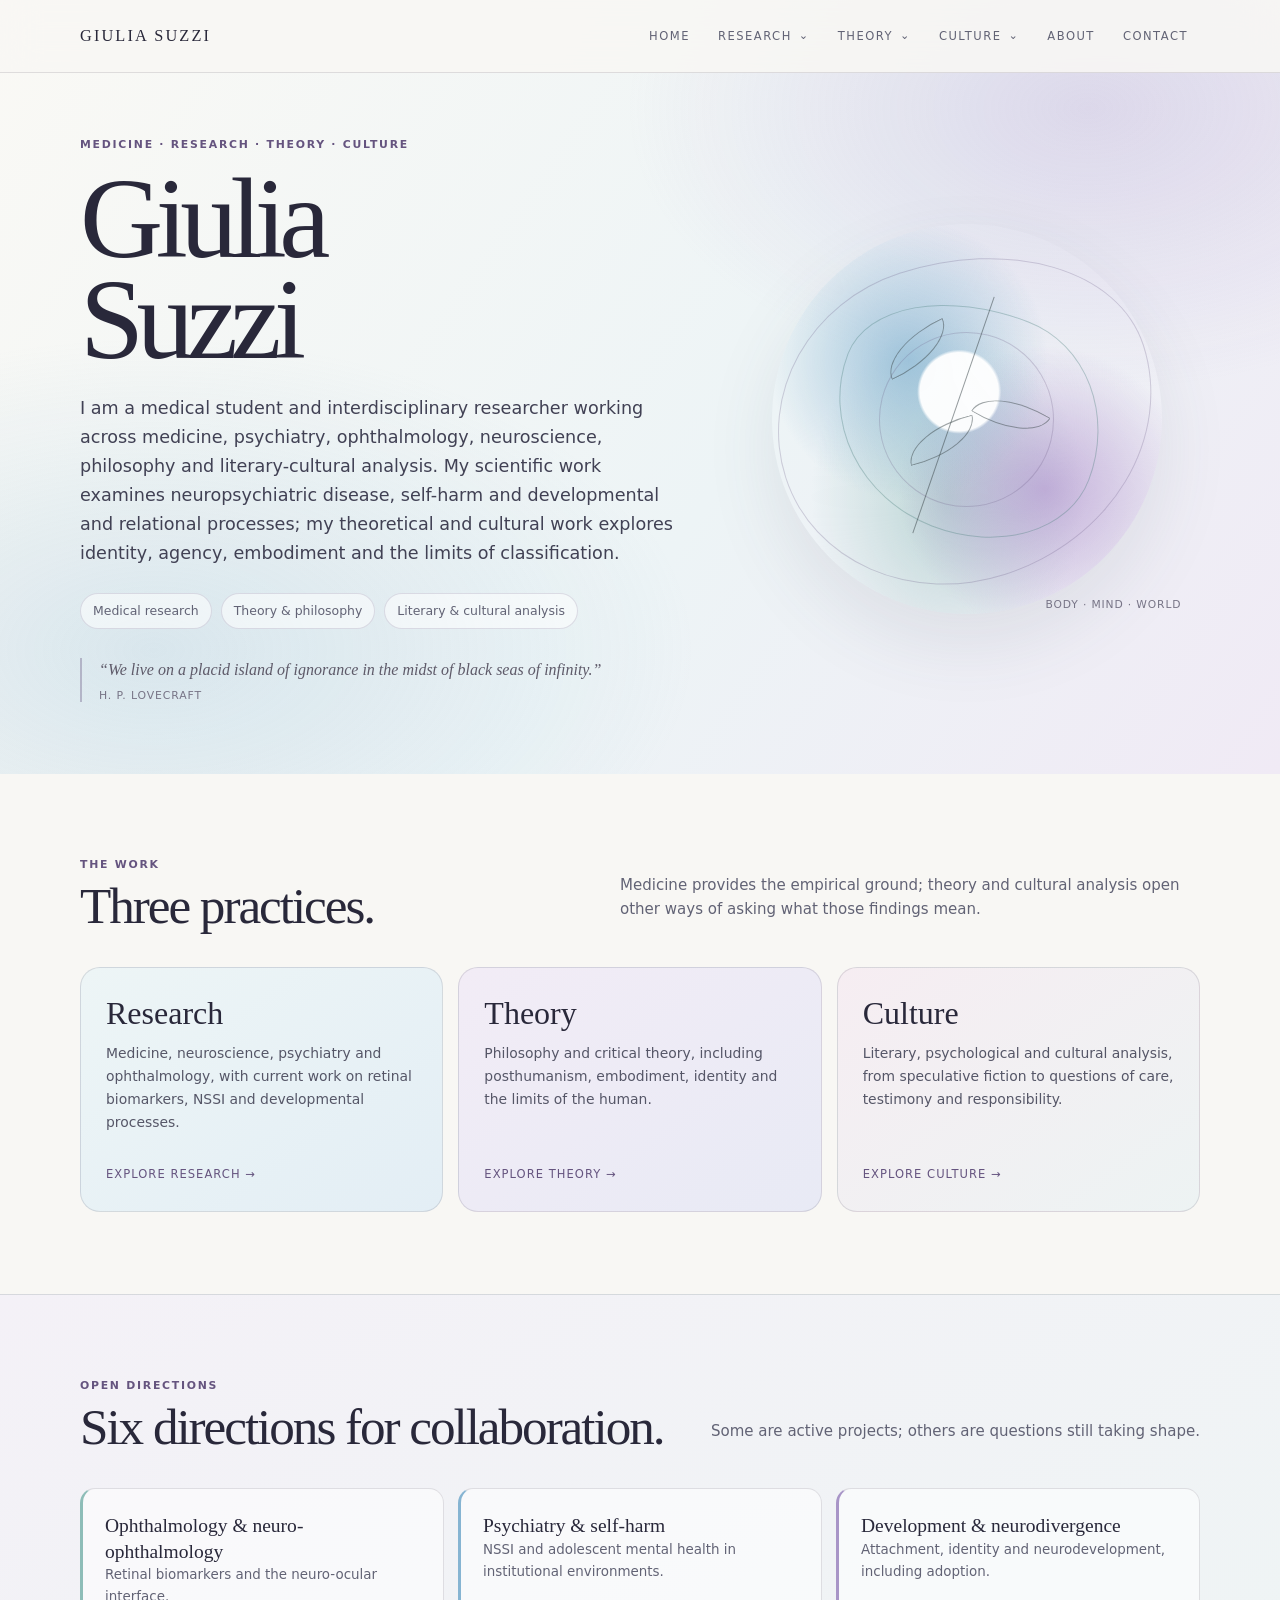
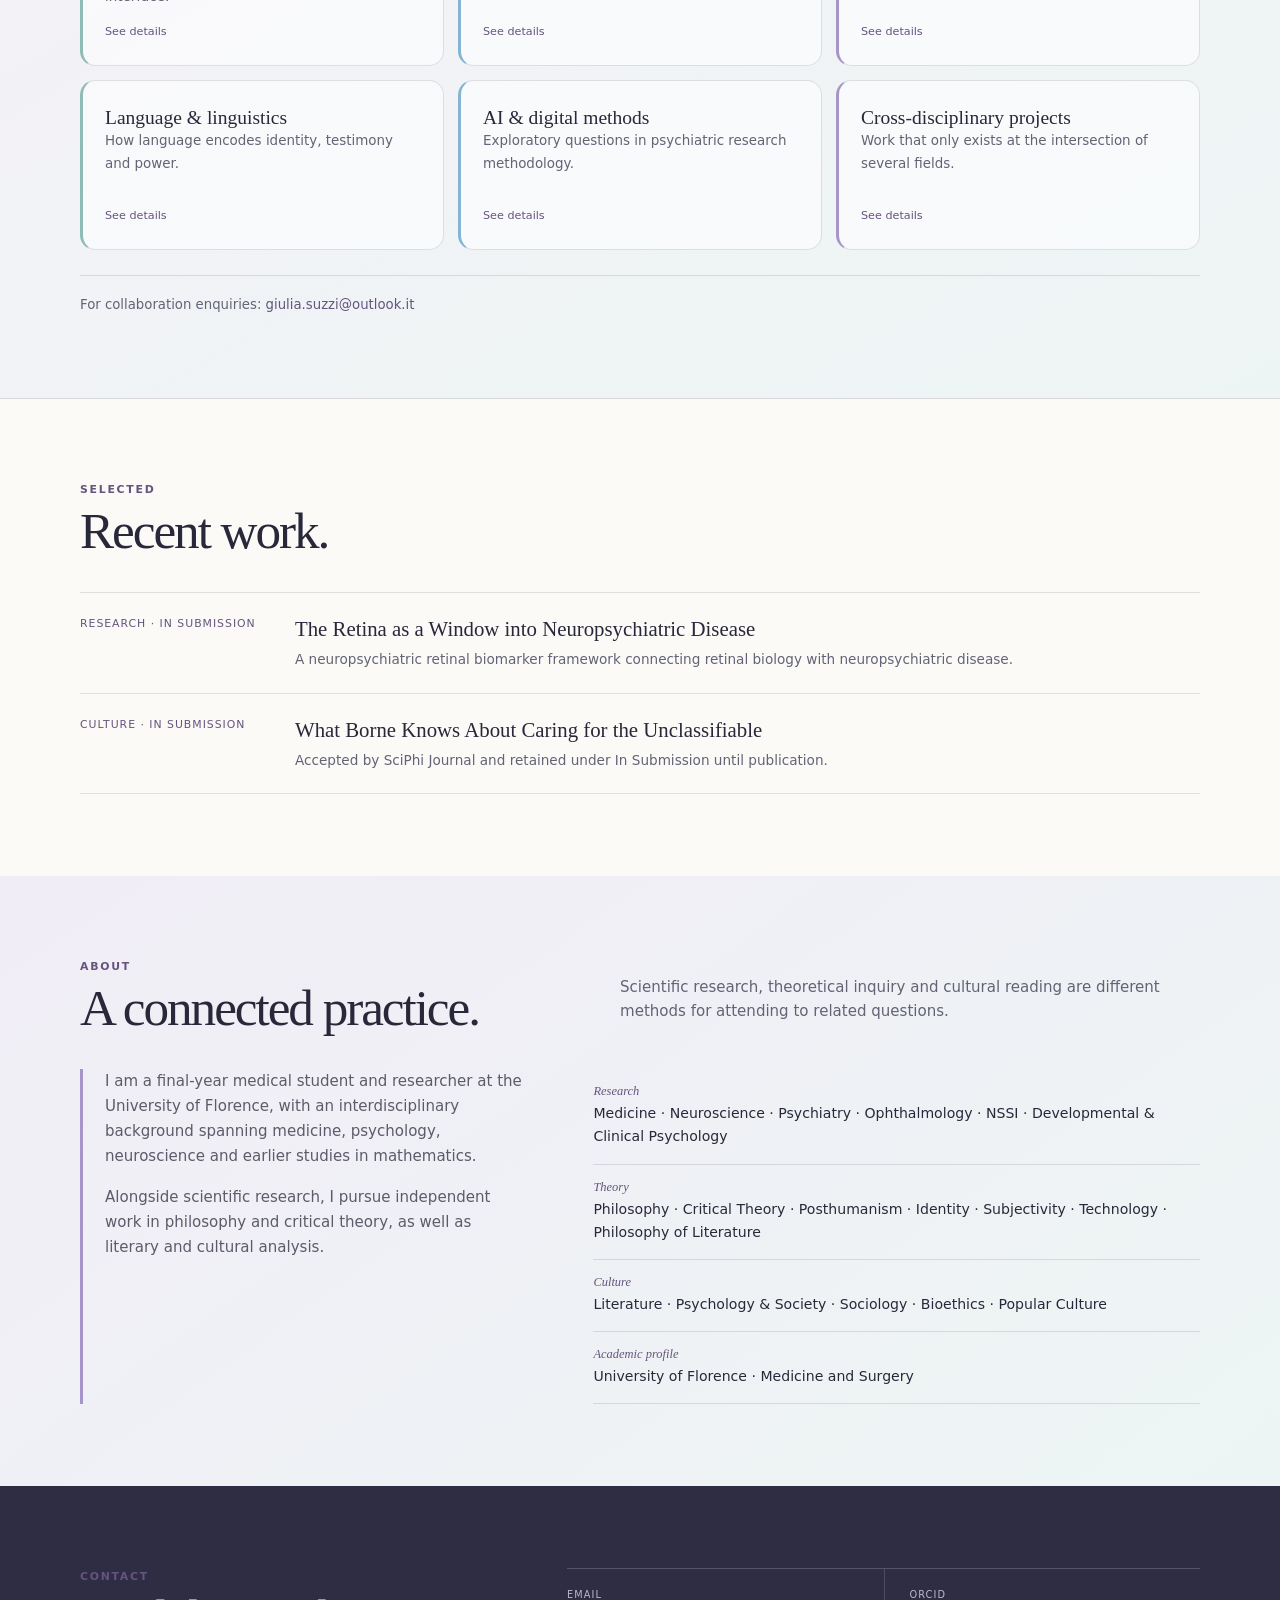
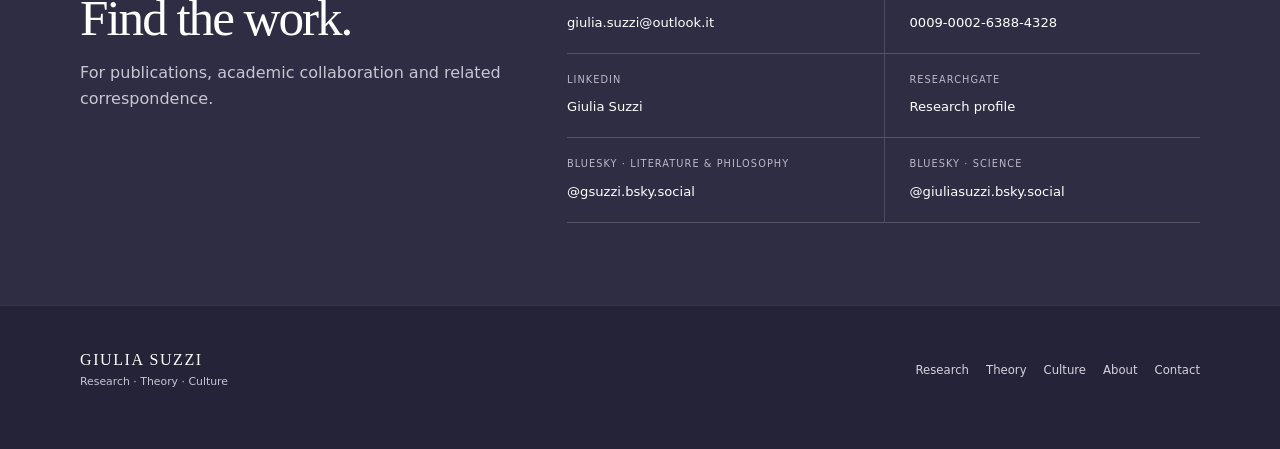
==== commit 7428a2f0: "Add files via upload" ====
--- a/index.html
+++ b/index.html
@@ -1,255 +1,53 @@
-<!doctype html><html lang="en"><head><meta charset="utf-8"><meta name="viewport" content="width=device-width,initial-scale=1"><meta name="description" content="Giulia Suzzi — Research, Theory and Culture."><title>Giulia Suzzi · Research, Theory & Culture</title><link rel="stylesheet" href="style.css"></head><body class="page-enter">
-<nav><div class="container nav-inner">
-<a class="logo" href="index.html">GIULIA SUZZI</a>
-<div class="nav-links">
+<!doctype html><html lang="en"><head><meta charset="utf-8"><meta name="viewport" content="width=device-width,initial-scale=1"><link rel="stylesheet" href="style.css"><meta name="description" content="Giulia Suzzi — Research, Theory and Culture."><title>Giulia Suzzi · Research, Theory & Culture</title></head><body class="page-enter"><nav><div class="container nav-inner"><a class="logo" href="index.html">GIULIA SUZZI</a><div class="nav-links">
 <a class="nav-home" href="index.html">HOME</a>
-<div class="nav-item"><a class="nav-button" href="research.html">RESEARCH <span class="arrow">⌄</span></a><div class="dropdown"><div class="label">Research</div><a href="research.html#published">Published</a><a href="research.html#submission">In Submission</a><a href="research.html#preprints">Preprints</a><a href="research.html#progress">Work in Progress</a></div></div>
-<div class="nav-item"><a class="nav-button" href="theory.html">THEORY <span class="arrow">⌄</span></a><div class="dropdown"><div class="label">Theory</div><a href="theory.html#published">Published</a><a href="theory.html#submission">In Submission</a><a href="theory.html#preprints">Preprints</a><a href="theory.html#progress">Work in Progress</a></div></div>
-<div class="nav-item"><a class="nav-button" href="culture.html">CULTURE <span class="arrow">⌄</span></a><div class="dropdown"><div class="label">Culture</div><a href="culture.html#published">Published</a><a href="culture.html#submission">In Submission</a><a href="culture.html#preprints">Preprints</a><a href="culture.html#progress">Work in Progress</a></div></div>
-<a class="nav-home" href="index.html#about">ABOUT</a><a class="nav-home" href="index.html#contact">CONTACT</a>
-</div></div></nav>
-
+<div class="nav-item"><a class="nav-button" href="research.html">RESEARCH <span class="arrow">⌄</span></a><div class="dropdown"><div class="label">Research</div><a href="research.html#published">Published</a><a href="research.html#preprints">Preprints</a><a href="research.html#submission">In Submission</a><a href="research.html#progress">Work in Progress</a></div></div>
+<div class="nav-item"><a class="nav-button" href="theory.html">THEORY <span class="arrow">⌄</span></a><div class="dropdown"><div class="label">Theory</div><a href="theory.html#published">Published</a><a href="theory.html#preprints">Preprints</a><a href="theory.html#submission">In Submission</a><a href="theory.html#progress">Work in Progress</a></div></div>
+<div class="nav-item"><a class="nav-button" href="culture.html">CULTURE <span class="arrow">⌄</span></a><div class="dropdown"><div class="label">Culture</div><a href="culture.html#published">Published</a><a href="culture.html#preprints">Preprints</a><a href="culture.html#submission">In Submission</a><a href="culture.html#progress">Work in Progress</a></div></div>
+<a class="nav-home" href="index.html#about">ABOUT</a><a class="nav-home" href="index.html#contact">CONTACT</a></div></div></nav>
 <main>
-<section class="hero hero-dark">
-  <div class="hero-crack" aria-hidden="true">
-    <svg viewBox="0 0 600 640" xmlns="http://www.w3.org/2000/svg">
-      <defs>
-        <linearGradient id="goldSeam" x1="0" y1="0" x2="1" y2="1">
-          <stop offset="0%" stop-color="#e7c37a"/>
-          <stop offset="45%" stop-color="#c9974f"/>
-          <stop offset="100%" stop-color="#9c6f34"/>
-        </linearGradient>
-        <radialGradient id="glow" cx="50%" cy="35%" r="60%">
-          <stop offset="0%" stop-color="#c9974f" stop-opacity=".35"/>
-          <stop offset="100%" stop-color="#c9974f" stop-opacity="0"/>
-        </radialGradient>
-      </defs>
-      <circle cx="330" cy="210" r="230" fill="url(#glow)"/>
-      <path d="M572 18 C 500 70, 470 120, 486 168 C 500 208, 452 226, 430 268 C 410 306, 360 300, 336 344 C 316 380, 340 412, 312 452 C 288 486, 310 520, 276 560 C 250 592, 262 624, 224 640"
-            fill="none" stroke="url(#goldSeam)" stroke-width="4.5" stroke-linecap="round"/>
-      <path d="M486 168 C 452 176, 420 158, 392 176 C 368 190, 356 170, 322 182"
-            fill="none" stroke="url(#goldSeam)" stroke-width="2.6" stroke-linecap="round" opacity=".85"/>
-      <path d="M430 268 C 456 282, 486 274, 512 292 C 532 304, 552 296, 574 312"
-            fill="none" stroke="url(#goldSeam)" stroke-width="2.2" stroke-linecap="round" opacity=".7"/>
-      <path d="M336 344 C 306 356, 292 340, 260 350 C 238 356, 226 340, 198 348"
-            fill="none" stroke="url(#goldSeam)" stroke-width="2" stroke-linecap="round" opacity=".6"/>
-      <path d="M312 452 C 340 462, 358 448, 388 458"
-            fill="none" stroke="url(#goldSeam)" stroke-width="1.6" stroke-linecap="round" opacity=".5"/>
-    </svg>
-  </div>
-  <div class="container hero-content">
-    <div class="eyebrow hero-in d1">Medicine, read alongside theory and culture</div>
-    <h1 class="hero-in d2">Giulia<br>Suzzi</h1>
-    <p class="hero-lede hero-in d3">A medical student and researcher working on the retina as a marker of neuropsychiatric disease, on self-harm in juvenile detention, and on how adopted people experience the absence of a biological reflection — alongside independent work in philosophy and literary analysis.</p>
-    <div class="pill-row hero-in d4"><span class="pill">Medical research</span><span class="pill">Theory &amp; philosophy</span><span class="pill">Literary &amp; cultural analysis</span></div>
-  </div>
-</section>
-
-<section class="orient">
-  <div class="container">
-    <p class="orient-text">The site follows publication status rather than topic — each of the three areas below shows what's published, submitted, preprinted or still taking shape. Further down, six directions mark where the medical, theoretical and cultural work actually overlap, each with a short brief and a live example.</p>
-  </div>
-</section>
-
-<section class="overview overview-main"><div class="container"><div class="section-head"><div><h2 class="section-title">Three practices.</h2></div></div><div class="area-grid">
-<a class="area-card research" href="research.html"><div><h3>Research</h3><p>Medicine, neuroscience and psychiatry, anchored right now in a retinal biomarker framework and two NSSI reviews moving through submission.</p></div><div class="explore">Explore Research</div></a>
-<a class="area-card theory" href="theory.html"><div><h3>Theory</h3><p>Philosophy and critical theory, read through posthumanism and embodiment in writers like Lovecraft and Peter Watts.</p></div><div class="explore">Explore Theory</div></a>
-<a class="area-card culture" href="culture.html"><div><h3>Culture</h3><p>Literary and cultural analysis, from the ethics of care in Borne to the confessional machinery of The Handmaid's Tale.</p></div><div class="explore">Explore Culture</div></a>
-</div></div></section>
-
-<section id="collaboration" class="collaboration"><div class="container"><div class="section-head"><div><h2 class="section-title">Six directions for collaboration.</h2><p class="section-intro">Some are active projects, some are still just questions I want to pursue. Click any tile for detail.</p></div></div><div class="collab-grid">
-
-<button type="button" class="collab-tile" data-modal="ophth"><div><h3>Ophthalmology &amp; neuro-ophthalmology</h3><p>Retinal biomarkers and the neuro-ocular interface.</p></div><span class="collab-cue">See details</span></button>
-
-<button type="button" class="collab-tile" data-modal="nssi"><div><h3>Psychiatry &amp; self-harm</h3><p>NSSI and adolescent mental health in institutional environments.</p></div><span class="collab-cue">See details</span></button>
-
-<button type="button" class="collab-tile" data-modal="dev"><div><h3>Development &amp; neurodivergence</h3><p>Attachment, identity and neurodevelopment, including adoption.</p></div><span class="collab-cue">See details</span></button>
-
-<button type="button" class="collab-tile" data-modal="lang"><div><h3>Language &amp; linguistics</h3><p>How language encodes identity, testimony and power.</p></div><span class="collab-cue">See details</span></button>
-
-<button type="button" class="collab-tile" data-modal="ai"><div><h3>AI &amp; digital methods</h3><p>Exploratory questions in psychiatric research methodology.</p></div><span class="collab-cue">See details</span></button>
-
-<button type="button" class="collab-tile" data-modal="cross"><div><h3>Cross-disciplinary projects</h3><p>Work that only exists at the intersection of several fields.</p></div><span class="collab-cue">See details</span></button>
-
-</div><div class="collab-note">For collaboration enquiries: <a href="mailto:giulia.suzzi@outlook.it">giulia.suzzi@outlook.it</a></div></div></section>
-
-<section class="latest"><div class="container"><div class="section-head"><div><h2 class="section-title">Recent work.</h2></div></div><div class="latest-list">
-<div class="latest-row"><div class="status">Research · In Submission</div><div><h3>The Retina as a Window into Neuropsychiatric Disease</h3><p>A neuropsychiatric retinal biomarker framework connecting retinal biology with neuropsychiatric disease.</p></div></div>
-<div class="latest-row"><div class="status">Culture · In Submission</div><div><h3>What Borne Knows About Caring for the Unclassifiable</h3><p>Accepted by SciPhi Journal, retained under In Submission until it is actually published.</p></div></div>
-</div></div></section>
-
-<section id="about" class="about-section">
-<div class="container">
-  <div class="section-head">
-    <div><h2 class="section-title">A connected practice.</h2></div>
-    <p class="section-intro">Medicine provides the empirical ground; theory and cultural analysis provide other ways of asking what those findings mean.</p>
-  </div>
-  <div class="about-layout">
-    <div class="about-quote">
-      <p>I am a final-year medical student and researcher at the University of Florence, with an interdisciplinary background spanning medicine, psychology, neuroscience and earlier studies in mathematics.</p>
-      <p>Alongside scientific research, I pursue independent work in philosophy and critical theory, as well as literary and cultural analysis.</p>
-    </div>
-    <div class="facts">
-      <div><span>Academic profile</span>University of Florence · Medicine and Surgery, final year</div>
-      <div><span>Approach</span>One question, worked through three ways: empirically, theoretically, and through cultural reading.</div>
-    </div>
-  </div>
+<section class="hero"><div class="container hero-grid"><div class="reveal">
+<div class="eyebrow">Medicine · Research · Theory · Culture</div><h1>Giulia<br>Suzzi</h1>
+<p class="hero-lede">I am a medical student and interdisciplinary researcher working across medicine, psychiatry, ophthalmology, neuroscience, philosophy and literary-cultural analysis. My scientific work examines neuropsychiatric disease, self-harm and developmental and relational processes; my theoretical and cultural work explores identity, agency, embodiment and the limits of classification.</p>
+<div class="pill-row"><span class="pill">Medical research</span><span class="pill">Theory & philosophy</span><span class="pill">Literary & cultural analysis</span></div>
+<div class="epigraph">“We live on a placid island of ignorance in the midst of black seas of infinity.”<cite>H. P. Lovecraft</cite></div>
 </div>
-</section>
-
-<section id="contact" class="contact-section">
-<div class="container contact-grid">
-  <div>
-    <h2 class="section-title">Find the work.</h2>
-    <p class="contact-lead">For publications, academic collaboration and related correspondence.</p>
-  </div>
-  <div class="contact-card contact-grid-inner">
-    <div><span>Email</span><a href="mailto:giulia.suzzi@outlook.it">giulia.suzzi@outlook.it</a></div>
-    <div><span>ORCID</span><a href="https://orcid.org/0009-0002-6388-4328" target="_blank" rel="noopener">0009-0002-6388-4328</a></div>
-    <div><span>LinkedIn</span><a href="https://www.linkedin.com/in/giulia-suzzi-097137351" target="_blank" rel="noopener">giulia-suzzi</a></div>
-    <div><span>ResearchGate</span><a href="https://www.researchgate.net/profile/Giulia-Suzzi-2" target="_blank" rel="noopener">Giulia-Suzzi-2</a></div>
-    <div><span>Bluesky — literary &amp; philosophical</span><a href="https://bsky.app/profile/gsuzzi.bsky.social" target="_blank" rel="noopener">@gsuzzi.bsky.social</a></div>
-    <div><span>Bluesky — scientific</span><a href="https://bsky.app/profile/giuliasuzzi.bsky.social" target="_blank" rel="noopener">@giuliasuzzi.bsky.social</a></div>
-  </div>
-</div>
-</section>
-</main>
-
-<footer><div class="container footer-inner"><div><div class="footer-name">GIULIA SUZZI</div><div class="footer-sub">Research · Theory · Culture</div></div><div class="footer-links"><a href="research.html">Research</a><a href="theory.html">Theory</a><a href="culture.html">Culture</a><a href="index.html#about">About</a><a href="index.html#contact">Contact</a></div></div></footer>
-
-<!-- Modal -->
-<div class="modal-backdrop" id="modal-backdrop">
-  <div class="modal" role="dialog" aria-modal="true" aria-labelledby="modal-title">
-    <button class="modal-close" id="modal-close" aria-label="Close">✕</button>
-    <div class="m-kicker" id="modal-kicker"></div>
-    <h2 id="modal-title"></h2>
-    <p class="m-desc" id="modal-desc"></p>
-    <div class="m-items" id="modal-items"></div>
-    <p class="m-open-note" id="modal-note" hidden></p>
-  </div>
-</div>
-
-<script>
-const observer = new IntersectionObserver(entries => {
-  entries.forEach(entry => {
-    if (entry.isIntersecting) {
-      entry.target.classList.add("visible");
-      observer.unobserve(entry.target);
-    }
-  });
-}, {threshold: 0.08});
-document.querySelectorAll(".reveal").forEach(el => observer.observe(el));
-
-document.querySelectorAll('a[href$=".html"], a[href*=".html#"]').forEach(link => {
-  link.addEventListener("click", event => {
-    const url = new URL(link.href, window.location.href);
-    if (url.origin === window.location.origin && url.pathname !== window.location.pathname) {
-      event.preventDefault();
-      document.body.classList.add("page-leave");
-      setTimeout(() => { window.location.href = url.href; }, 220);
-    }
-  });
-});
-
-/* Collaboration modal content — grounded in the actual portfolio.
-   Areas without a finished project are labelled honestly as open interests. */
-const collabData = {
-  ophth: {
-    kicker: "01 collaboration direction",
-    title: "Ophthalmology & Neuro-Ophthalmology",
-    desc: "Retinal biomarkers, oculomics and the neuro-ocular interface — using the eye as an accessible, imageable extension of the central nervous system to track neuropsychiatric disease and the physiological strain of spaceflight.",
-    items: [
-      { title: "The Retina as a Window into Neuropsychiatric Disease", status: "Neuropsychiatric Retinal Biomarker Framework · In Submission" },
-      { title: "Beyond the Eye: SANS, Intracranial Pressure Dynamics, and Neuropsychiatric Risk in Long-Duration Spaceflight", status: "Narrative review & framework · Work in Progress" }
-    ]
-  },
-  nssi: {
-    kicker: "02 collaboration direction",
-    title: "Psychiatry & Self-Harm",
-    desc: "Non-suicidal self-injury and adolescent psychopathology, with particular attention to institutional environments — juvenile detention above all — as risk factors in their own right rather than background context.",
-    items: [
-      { title: "When the Environment Is the Risk Factor: NSSI in Juvenile Detention", status: "Narrative review · Preprint, Zenodo" },
-      { title: "Sex Differences in the Clinical Correlates of NSSI in Adolescents", status: "Narrative review · Preprint, PsyArXiv" },
-      { title: "The Last Territory: NSSI in Juvenile Detention and the Agentive Inversion Hypothesis", status: "Theoretical proposal · Work in Progress" }
-    ]
-  },
-  dev: {
-    kicker: "03 collaboration direction",
-    title: "Development & Neurodivergence",
-    desc: "Attachment, identity formation and neurodevelopment, including how their disruption — as in adoption — shapes a person's sense of continuity with themselves.",
-    items: [
-      { title: "Genetic Mirroring in Adoptees: Toward a Formal Construct Definition, Nomological Network, and Operationalization Framework", status: "In Submission · Preprint, OSF" },
-      { title: "Disorganized Attachment, Power Exchange, and Emotion Regulation", status: "Theoretical framework · Work in Progress" }
-    ],
-    note: "Neurodivergent experience specifically is still an open direction rather than a finished project — open to collaboration."
-  },
-  lang: {
-    kicker: "04 collaboration direction",
-    title: "Language & Linguistics",
-    desc: "How language encodes identity, testimony and power — an interest that runs alongside the clinical and theoretical work rather than through a dedicated project yet.",
-    items: [],
-    note: "No dedicated project yet. If you work in this space and see an overlap with the psychiatric or theoretical work above, I'd welcome the conversation."
-  },
-  ai: {
-    kicker: "05 collaboration direction",
-    title: "AI & Digital Methods",
-    desc: "Exploratory interest in AI-related questions in psychiatric research and methodology, currently centred on non-suicidal self-injury research.",
-    items: [
-      { title: "AI applications in NSSI research", status: "Narrative review · early draft, status to be confirmed" }
-    ],
-    note: "Early-stage interest — details will be added here once the direction firms up."
-  },
-  cross: {
-    kicker: "06 collaboration direction",
-    title: "Cross-Disciplinary Projects",
-    desc: "Work that only exists at the intersection — connecting psychiatry, institutional theory and the biology of stress into a single argument.",
-    items: [
-      { title: "Bidirectional Institutional Pathogenesis in Carceral Environments", status: "Outlined · not yet drafted" }
-    ]
-  }
+<div class="hero-art reveal" aria-hidden="true"><div class="ink-orbit"></div><div class="art-ring"></div><div class="art-stem"></div><div class="art-leaf leaf1"></div><div class="art-leaf leaf2"></div><div class="art-leaf leaf3"></div><div class="art-note">body · mind · world</div></div>
+</div></section>
+<section class="overview"><div class="container"><div class="section-head reveal"><div><div class="kicker">The work</div><h2 class="section-title">Three practices.</h2></div><p class="section-intro">Medicine provides the empirical ground; theory and cultural analysis open other ways of asking what those findings mean.</p></div>
+<div class="area-grid"><a class="area-card research reveal" href="research.html"><div><h3>Research</h3><p>Medicine, neuroscience, psychiatry and ophthalmology, with current work on retinal biomarkers, NSSI and developmental processes.</p></div><div class="explore">Explore Research →</div></a>
+<a class="area-card theory reveal" href="theory.html"><div><h3>Theory</h3><p>Philosophy and critical theory, including posthumanism, embodiment, identity and the limits of the human.</p></div><div class="explore">Explore Theory →</div></a>
+<a class="area-card culture reveal" href="culture.html"><div><h3>Culture</h3><p>Literary, psychological and cultural analysis, from speculative fiction to questions of care, testimony and responsibility.</p></div><div class="explore">Explore Culture →</div></a></div></div></section>
+<section id="collaboration" class="collaboration"><div class="container"><div class="section-head reveal"><div><div class="kicker">Open directions</div><h2 class="section-title">Six directions for collaboration.</h2></div><p class="section-intro">Some are active projects; others are questions still taking shape.</p></div>
+<div class="collab-grid">
+<button class="collab-tile reveal" data-modal="ophth"><div><h3>Ophthalmology & neuro-ophthalmology</h3><p>Retinal biomarkers and the neuro-ocular interface.</p></div><span class="collab-cue">See details</span></button>
+<button class="collab-tile reveal" data-modal="nssi"><div><h3>Psychiatry & self-harm</h3><p>NSSI and adolescent mental health in institutional environments.</p></div><span class="collab-cue">See details</span></button>
+<button class="collab-tile reveal" data-modal="dev"><div><h3>Development & neurodivergence</h3><p>Attachment, identity and neurodevelopment, including adoption.</p></div><span class="collab-cue">See details</span></button>
+<button class="collab-tile reveal" data-modal="lang"><div><h3>Language & linguistics</h3><p>How language encodes identity, testimony and power.</p></div><span class="collab-cue">See details</span></button>
+<button class="collab-tile reveal" data-modal="ai"><div><h3>AI & digital methods</h3><p>Exploratory questions in psychiatric research methodology.</p></div><span class="collab-cue">See details</span></button>
+<button class="collab-tile reveal" data-modal="cross"><div><h3>Cross-disciplinary projects</h3><p>Work that only exists at the intersection of several fields.</p></div><span class="collab-cue">See details</span></button></div>
+<div class="collab-note">For collaboration enquiries: <a href="mailto:giulia.suzzi@outlook.it">giulia.suzzi@outlook.it</a></div></div></section>
+<section class="latest"><div class="container"><div class="section-head reveal"><div><div class="kicker">Selected</div><h2 class="section-title">Recent work.</h2></div></div><div class="latest-list">
+<div class="latest-row reveal"><div class="status">Research · In Submission</div><div><h3>The Retina as a Window into Neuropsychiatric Disease</h3><p>A neuropsychiatric retinal biomarker framework connecting retinal biology with neuropsychiatric disease.</p></div></div>
+<div class="latest-row reveal"><div class="status">Culture · In Submission</div><div><h3>What Borne Knows About Caring for the Unclassifiable</h3><p>Accepted by SciPhi Journal and retained under In Submission until publication.</p></div></div></div></div></section>
+<section id="about" class="about-section"><div class="container"><div class="section-head reveal"><div><div class="kicker">About</div><h2 class="section-title">A connected practice.</h2></div><p class="section-intro">Scientific research, theoretical inquiry and cultural reading are different methods for attending to related questions.</p></div>
+<div class="about-layout"><div class="about-quote reveal"><p>I am a final-year medical student and researcher at the University of Florence, with an interdisciplinary background spanning medicine, psychology, neuroscience and earlier studies in mathematics.</p><p>Alongside scientific research, I pursue independent work in philosophy and critical theory, as well as literary and cultural analysis.</p></div>
+<div class="facts reveal"><div><span>Research</span>Medicine · Neuroscience · Psychiatry · Ophthalmology · NSSI · Developmental & Clinical Psychology</div><div><span>Theory</span>Philosophy · Critical Theory · Posthumanism · Identity · Subjectivity · Technology · Philosophy of Literature</div><div><span>Culture</span>Literature · Psychology & Society · Sociology · Bioethics · Popular Culture</div><div><span>Academic profile</span>University of Florence · Medicine and Surgery</div></div></div></div></section>
+<section id="contact" class="contact-section"><div class="container contact-grid"><div class="reveal"><div class="kicker">Contact</div><h2 class="section-title">Find the work.</h2><p class="contact-lead">For publications, academic collaboration and related correspondence.</p></div>
+<div class="contact-card reveal"><div><span>Email</span><a href="mailto:giulia.suzzi@outlook.it">giulia.suzzi@outlook.it</a></div><div><span>ORCID</span><a href="https://orcid.org/0009-0002-6388-4328" target="_blank" rel="noopener">0009-0002-6388-4328</a></div><div><span>LinkedIn</span><a href="https://www.linkedin.com/in/giulia-suzzi-097137351" target="_blank" rel="noopener">Giulia Suzzi</a></div><div><span>ResearchGate</span><a href="https://www.researchgate.net/profile/Giulia-Suzzi-2" target="_blank" rel="noopener">Research profile</a></div><div><span>Bluesky · Literature & Philosophy</span><a href="https://bsky.app/profile/gsuzzi.bsky.social" target="_blank" rel="noopener">@gsuzzi.bsky.social</a></div><div><span>Bluesky · Science</span><a href="https://bsky.app/profile/giuliasuzzi.bsky.social" target="_blank" rel="noopener">@giuliasuzzi.bsky.social</a></div></div></div></section>
+</main><footer><div class="container footer-inner"><div><div class="footer-name">GIULIA SUZZI</div><div class="footer-sub">Research · Theory · Culture</div></div><div class="footer-links"><a href="research.html">Research</a><a href="theory.html">Theory</a><a href="culture.html">Culture</a><a href="index.html#about">About</a><a href="index.html#contact">Contact</a></div></div></footer><div class="modal-backdrop" id="modal-backdrop"><div class="modal" role="dialog" aria-modal="true" aria-labelledby="modal-title"><button class="modal-close" id="modal-close" aria-label="Close">×</button><div class="m-kicker" id="modal-kicker"></div><h2 id="modal-title"></h2><p class="m-desc" id="modal-desc"></p><div class="m-items" id="modal-items"></div><p class="m-open-note" id="modal-note" hidden></p></div></div><script>
+const data={
+ophth:{k:"01 collaboration direction",t:"Ophthalmology & Neuro-Ophthalmology",d:"Retinal biomarkers, oculomics and the neuro-ocular interface — using the eye as an accessible, imageable extension of the central nervous system to investigate neuropsychiatric disease and the physiological strain of spaceflight.",i:[["The Retina as a Window into Neuropsychiatric Disease","Neuropsychiatric Retinal Biomarker Framework · In Submission"],["Beyond the Eye: SANS, Intracranial Pressure Dynamics, and Neuropsychiatric Risk in Long-Duration Spaceflight","Narrative review & framework · Work in Progress"]]},
+nssi:{k:"02 collaboration direction",t:"Psychiatry & Self-Harm",d:"Non-suicidal self-injury and adolescent psychopathology, with particular attention to institutional environments — juvenile detention above all — as risk factors in their own right rather than background context.",i:[["When the Environment Is the Risk Factor: NSSI in Juvenile Detention","Narrative review · Preprint, Zenodo"],["Sex Differences in the Clinical Correlates of NSSI in Adolescents","Narrative review · Preprint, PsyArXiv"],["The Last Territory: NSSI in Juvenile Detention and the Agentive Inversion Hypothesis","Theoretical proposal · Work in Progress"]]},
+dev:{k:"03 collaboration direction",t:"Development & Neurodivergence",d:"Attachment, identity formation and neurodevelopment, including how their disruption — as in adoption — shapes a person's sense of continuity with themselves.",i:[["Genetic Mirroring in Adoptees: Toward a Formal Construct Definition, Nomological Network, and Operationalization Framework","In Submission · Preprint, OSF"],["Disorganized Attachment, Power Exchange, and Emotion Regulation","Theoretical framework · Work in Progress"]],n:"Neurodivergent experience specifically remains an open direction rather than a finished project."},
+lang:{k:"04 collaboration direction",t:"Language & Linguistics",d:"How language encodes identity, testimony and power — an interest that runs alongside the clinical and theoretical work rather than through a dedicated project yet.",i:[],n:"No dedicated project yet; open to conversations where linguistic work overlaps with psychiatric or theoretical questions."},
+ai:{k:"05 collaboration direction",t:"AI & Digital Methods",d:"Exploratory interest in AI-related questions in psychiatric research and methodology, currently centred on non-suicidal self-injury research.",i:[],n:"This remains an exploratory direction rather than a finished project."},
+cross:{k:"06 collaboration direction",t:"Cross-disciplinary Projects",d:"Projects that emerge only when medical, psychological, philosophical and cultural questions are treated as connected rather than separated into disciplinary silos.",i:[["Genetic Mirroring as a Biological Scaffold for Identity","Developmental / theoretical continuation · Work in Progress"],["The Last Territory","NSSI · institutional environment · theoretical proposal"]]}
 };
-
-const backdrop = document.getElementById('modal-backdrop');
-const mKicker = document.getElementById('modal-kicker');
-const mTitle = document.getElementById('modal-title');
-const mDesc = document.getElementById('modal-desc');
-const mItems = document.getElementById('modal-items');
-const mNote = document.getElementById('modal-note');
-let lastFocused = null;
-
-function openModal(key){
-  const d = collabData[key];
-  if(!d) return;
-  mKicker.textContent = d.kicker;
-  mTitle.textContent = d.title;
-  mDesc.textContent = d.desc;
-  mItems.innerHTML = '';
-  d.items.forEach(it => {
-    const div = document.createElement('div');
-    div.className = 'm-item';
-    div.innerHTML = '<div class="m-title"></div><div class="m-status"></div>';
-    div.querySelector('.m-title').textContent = it.title;
-    div.querySelector('.m-status').textContent = it.status;
-    mItems.appendChild(div);
-  });
-  if(d.note){ mNote.textContent = d.note; mNote.hidden = false; } else { mNote.hidden = true; }
-  lastFocused = document.activeElement;
-  backdrop.classList.add('open');
-  document.getElementById('modal-close').focus();
-  document.addEventListener('keydown', onModalKeydown);
-}
-function closeModal(){
-  backdrop.classList.remove('open');
-  document.removeEventListener('keydown', onModalKeydown);
-  if(lastFocused) lastFocused.focus();
-}
-function onModalKeydown(e){
-  if(e.key === 'Escape') closeModal();
-}
-document.querySelectorAll('.collab-tile').forEach(btn => {
-  btn.addEventListener('click', () => openModal(btn.dataset.modal));
-});
-document.getElementById('modal-close').addEventListener('click', closeModal);
-backdrop.addEventListener('click', e => { if(e.target === backdrop) closeModal(); });
-</script>
-</body></html>
+const backdrop=document.getElementById("modal-backdrop");
+function openModal(key){const x=data[key];document.getElementById("modal-kicker").textContent=x.k;document.getElementById("modal-title").textContent=x.t;document.getElementById("modal-desc").textContent=x.d;document.getElementById("modal-items").innerHTML=x.i.map(a=>'<div class="m-item"><div class="m-title">'+a[0]+'</div><div class="m-status">'+a[1]+'</div></div>').join("");const n=document.getElementById("modal-note");n.textContent=x.n||"";n.hidden=!x.n;backdrop.classList.add("open");document.body.style.overflow="hidden"}
+function closeModal(){backdrop.classList.remove("open");document.body.style.overflow=""}
+document.querySelectorAll(".collab-tile").forEach(b=>b.addEventListener("click",()=>openModal(b.dataset.modal)));
+document.getElementById("modal-close").addEventListener("click",closeModal);
+backdrop.addEventListener("click",e=>{if(e.target===backdrop)closeModal()});document.addEventListener("keydown",e=>{if(e.key==="Escape")closeModal()});
+const observer=new IntersectionObserver(es=>es.forEach(e=>{if(e.isIntersecting){e.target.classList.add("visible");observer.unobserve(e.target)}}),{threshold:.08});document.querySelectorAll(".reveal").forEach(e=>observer.observe(e));
+</script></body></html>
--- a/style.css
+++ b/style.css
@@ -4,6 +4,7 @@
 nav{position:fixed;z-index:100;top:0;left:0;right:0;background:rgba(248,247,244,.86);backdrop-filter:blur(18px);border-bottom:1px solid var(--line)}.nav-inner{min-height:72px;display:flex;align-items:center;justify-content:space-between;gap:20px}.logo{text-decoration:none;font:1.02rem var(--serif);letter-spacing:.13em;white-space:nowrap}.nav-links{display:flex;align-items:center;gap:4px}.nav-home,.nav-button{border:0;background:none;text-decoration:none;cursor:pointer;padding:9px 12px;border-radius:999px;font-size:.72rem;letter-spacing:.13em;color:var(--muted);display:flex;align-items:center;gap:7px;transition:.2s}.nav-home:hover,.nav-button:hover,.nav-item:focus-within .nav-button{background:var(--lilac-soft);color:var(--ink)}.nav-item{position:relative}.arrow{font-size:.7rem;transition:.2s}.nav-item:hover .arrow,.nav-item:focus-within .arrow{transform:rotate(180deg)}.dropdown{position:absolute;right:0;top:calc(100% + 7px);min-width:220px;padding:9px;background:#eee7f4;border:1px solid rgba(101,84,127,.18);border-radius:15px;box-shadow:0 18px 55px rgba(45,43,65,.10);opacity:0;visibility:hidden;transform:translateY(-5px);transition:.2s}.nav-item:hover .dropdown,.nav-item:focus-within .dropdown{opacity:1;visibility:visible;transform:none}.dropdown .label{padding:7px 11px 5px;color:var(--lilac-deep);font-size:.62rem;text-transform:uppercase;letter-spacing:.14em}.dropdown a{display:block;text-decoration:none;padding:9px 11px;border-radius:9px;font-size:.78rem;color:var(--muted)}.dropdown a:hover{background:rgba(169,136,201,.23);color:var(--ink)}
 .page-enter{animation:pageIn .55s ease both}.page-leave{animation:pageOut .2s ease both}@keyframes pageIn{from{opacity:0;transform:translateY(7px)}to{opacity:1;transform:none}}@keyframes pageOut{from{opacity:1}to{opacity:0}}.reveal{opacity:0;transform:translateY(16px);transition:opacity .65s ease,transform .65s ease}.reveal.visible{opacity:1;transform:none}
 .hero{position:relative;overflow:hidden;min-height:76vh;padding:136px 0 72px;background:radial-gradient(ellipse at 85% 14%,rgba(169,136,201,.25),transparent 30%),radial-gradient(ellipse at 12% 84%,rgba(134,180,210,.24),transparent 34%),linear-gradient(125deg,#faf9f5 0%,#edf4f6 58%,#f0eaf5 100%)}.hero-grid{display:grid;grid-template-columns:1.12fr .88fr;gap:60px;align-items:center}.eyebrow,.kicker{font-size:.68rem;text-transform:uppercase;letter-spacing:.16em;color:var(--lilac-deep);font-weight:700}h1{font:400 clamp(4.4rem,9vw,7.2rem)/.88 var(--serif);letter-spacing:-.065em;margin:14px 0 23px}.hero-lede{max-width:670px;font-size:1.1rem;color:#414154}.pill-row{display:flex;flex-wrap:wrap;gap:9px;margin-top:25px}.pill{padding:7px 12px;border:1px solid rgba(101,84,127,.18);border-radius:999px;background:rgba(255,255,255,.55);font-size:.78rem;color:var(--muted)}.epigraph{max-width:610px;margin:29px 0 0;padding-left:17px;border-left:2px solid rgba(101,84,127,.35);font:italic 1rem/1.55 var(--serif);color:#5e5a69}.epigraph cite{display:block;margin-top:6px;font:normal .68rem var(--sans);letter-spacing:.08em;text-transform:uppercase;color:#777486}
+.hero-art{position:relative;min-height:390px;display:grid;place-items:center}.ink-orbit{width:min(390px,100%);aspect-ratio:1;border-radius:50%;background:radial-gradient(circle at 48% 43%,rgba(255,255,255,.95) 0 13%,transparent 14%),radial-gradient(ellipse at 35% 35%,rgba(134,180,210,.75),transparent 39%),radial-gradient(ellipse at 70% 68%,rgba(169,136,201,.62),transparent 38%),radial-gradient(ellipse at 45% 70%,rgba(142,189,184,.54),transparent 45%);box-shadow:0 30px 70px rgba(70,75,100,.10)}.ink-orbit:before{content:"";position:absolute;inset:9%;border:1px solid rgba(101,84,127,.25);border-radius:45% 55% 53% 47%/50% 45% 55% 50%;transform:rotate(-18deg)}.ink-orbit:after{content:"";position:absolute;inset:21%;border:1px solid rgba(71,125,121,.34);border-radius:58% 42% 48% 52%/42% 56% 44% 58%;transform:rotate(21deg)}.art-stem{position:absolute;width:1px;height:250px;background:rgba(63,74,77,.55);transform:rotate(19deg);left:47%;top:17%}.art-leaf{position:absolute;width:72px;height:35px;border:1.4px solid rgba(63,74,77,.5);border-radius:100% 0 100% 0;transform-origin:bottom left}.leaf1{left:34%;top:31%;transform:rotate(-25deg)}.leaf2{left:51%;top:39%;transform:rotate(31deg)}.leaf3{left:38%;top:53%;transform:rotate(-14deg)}.art-ring{position:absolute;width:175px;height:175px;border:1px solid rgba(101,84,127,.24);border-radius:50%;transform:rotate(14deg)}.art-note{position:absolute;bottom:3px;right:4%;font:.67rem var(--sans);letter-spacing:.08em;text-transform:uppercase;color:#777486}
 section{padding:82px 0}.section-head{display:flex;justify-content:space-between;gap:40px;align-items:end;margin-bottom:30px}.section-title{font:400 clamp(2.2rem,4vw,3.6rem)/1 var(--serif);letter-spacing:-.04em;margin:6px 0}.section-intro{max-width:580px;color:var(--muted);font-size:.94rem}.area-grid{display:grid;grid-template-columns:repeat(3,1fr);gap:15px}.area-card{min-height:245px;padding:27px 25px;border:1px solid var(--line);border-radius:20px;text-decoration:none;display:flex;flex-direction:column;justify-content:space-between;transition:.25s;position:relative;overflow:hidden}.area-card:hover{transform:translateY(-5px);box-shadow:0 18px 55px rgba(45,43,65,.10)}.area-card.research{background:linear-gradient(145deg,#edf5f6,#e3eef5)}.area-card.theory{background:linear-gradient(145deg,#f2ecf6,#e8eaf5)}.area-card.culture{background:linear-gradient(145deg,#f6edf2,#edf3f3)}.area-card h3{font:400 2rem var(--serif);margin:0 0 10px}.area-card p{max-width:360px;color:#555667;font-size:.87rem;margin:0}.explore{font-size:.72rem;letter-spacing:.09em;text-transform:uppercase;color:var(--lilac-deep)}
 .collaboration{background:linear-gradient(150deg,#f4f1f7,#edf5f4);border-top:1px solid var(--line);border-bottom:1px solid var(--line)}.collab-grid{display:grid;grid-template-columns:repeat(3,1fr);gap:14px}.collab-tile{all:unset;box-sizing:border-box;cursor:pointer;min-height:170px;padding:24px 22px;border:1px solid var(--line);border-left:3px solid var(--teal);border-radius:15px;background:rgba(255,255,255,.55);display:flex;flex-direction:column;justify-content:space-between;gap:14px;transition:.22s}.collab-tile:nth-child(3n+2){border-left-color:var(--blue)}.collab-tile:nth-child(3n+3){border-left-color:var(--lilac)}.collab-tile:hover,.collab-tile:focus-visible{transform:translateY(-3px);box-shadow:0 12px 35px rgba(45,43,65,.08);background:rgba(255,255,255,.84)}.collab-tile h3{font:400 1.22rem/1.3 var(--serif);margin:0}.collab-tile p{margin:0;color:var(--muted);font-size:.84rem}.collab-cue{font-size:.7rem;color:var(--lilac-deep)}.collab-note{margin-top:25px;padding-top:18px;border-top:1px solid var(--line);font-size:.83rem;color:var(--muted)}.collab-note a{color:var(--lilac-deep);text-decoration:none}
 .latest{background:var(--ivory)}.latest-list{border-top:1px solid var(--line)}.latest-row{display:grid;grid-template-columns:190px 1fr;gap:25px;padding:22px 0;border-bottom:1px solid var(--line)}.latest-row .status{font-size:.68rem;text-transform:uppercase;letter-spacing:.09em;color:var(--lilac-deep)}.latest-row h3{font:400 1.3rem/1.35 var(--serif);margin:0 0 5px}.latest-row p{font-size:.85rem;color:var(--muted);margin:0}
@@ -12,113 +13,219 @@
 footer{padding:45px 0 58px;background:#252338;color:#c8c4d1;border-top:1px solid rgba(255,255,255,.08)}.footer-inner{display:flex;justify-content:space-between;gap:25px;align-items:center}.footer-name{font:1rem var(--serif);letter-spacing:.1em;color:#fff}.footer-sub{font-size:.68rem;margin-top:4px}.footer-links{display:flex;flex-wrap:wrap;gap:17px}.footer-links a{font-size:.73rem;text-decoration:none;color:#d6d2dc}
 .modal-backdrop{position:fixed;inset:0;background:rgba(35,33,49,.48);backdrop-filter:blur(8px);display:none;place-items:center;padding:22px;z-index:200}.modal-backdrop.open{display:grid}.modal{width:min(680px,100%);max-height:88vh;overflow:auto;background:#fbfaf7;border:1px solid rgba(77,61,114,.2);border-radius:22px;padding:32px;box-shadow:0 35px 90px rgba(20,18,30,.24);position:relative}.modal-close{position:absolute;right:18px;top:16px;border:0;background:var(--lilac-soft);color:var(--lilac-deep);width:32px;height:32px;border-radius:50%;cursor:pointer}.m-kicker{font-size:.65rem;text-transform:uppercase;letter-spacing:.14em;color:var(--lilac-deep)}.modal h2{font:400 2rem/1.15 var(--serif);margin:9px 45px 12px 0}.m-desc{color:var(--muted);font-size:.9rem}.m-items{display:grid;gap:9px;margin-top:20px}.m-item{padding:13px 15px;border:1px solid var(--line);border-radius:12px;background:rgba(255,255,255,.65)}.m-title{font:400 .98rem var(--serif)}.m-status{font-size:.68rem;color:var(--teal-deep);margin-top:3px}.m-open-note{font-size:.82rem;color:var(--muted);font-style:italic;margin-top:16px}
 .page-hero{padding:132px 0 68px;background:linear-gradient(125deg,#edf5f5 0%,#e7eff6 54%,#f0e8f5 100%)}.page-title{font:400 clamp(3.8rem,8vw,6.3rem)/.93 var(--serif);margin:10px 0 15px;letter-spacing:-.055em}.page-lead{max-width:770px;color:var(--muted);font-size:1.02rem}.status-section{padding:58px 0;border-top:1px solid rgba(36,42,61,.1)}.status-section.research-band{background:linear-gradient(125deg,#e0efed,#e6f0f6)}.status-section.theory-band{background:linear-gradient(125deg,#eee6f5,#e8ecf5)}.status-section.culture-band{background:linear-gradient(125deg,#f1e5ee,#e7f1f1)}.status-section.alt{background:#f7f5f6}.status-title{font-size:.69rem;letter-spacing:.15em;text-transform:uppercase;color:var(--lilac-deep);margin-bottom:20px}.card{border:1px solid rgba(36,42,61,.13);border-radius:16px;background:rgba(255,255,255,.74);overflow:hidden}.cards{display:grid;gap:11px}.card summary{list-style:none;cursor:pointer;padding:20px 22px;display:grid;grid-template-columns:1fr auto;gap:18px;align-items:center}.card summary::-webkit-details-marker{display:none}.card-title{font:400 1.08rem/1.4 var(--serif)}.card-meta{font-size:.72rem;color:var(--muted);margin-top:5px}.chevron{width:28px;height:28px;border-radius:50%;display:grid;place-items:center;background:var(--lilac-soft);color:var(--lilac-deep);transition:.22s}details[open] .chevron{transform:rotate(45deg)}.card-body{padding:0 22px 22px;border-top:1px solid rgba(36,42,61,.09);color:#454555;font-size:.88rem}.tags{display:flex;flex-wrap:wrap;gap:7px;margin:15px 0}.tag{padding:5px 9px;border-radius:999px;background:var(--blue-soft);color:#3f617b;font-size:.66rem}.actions{display:flex;gap:9px;flex-wrap:wrap;margin-top:14px}.btn{display:inline-block;text-decoration:none;border:1px solid var(--line);padding:7px 11px;border-radius:999px;font-size:.7rem}.btn.primary{background:var(--lilac-deep);border-color:var(--lilac-deep);color:#fff}
-@media(max-width:850px){.nav-home{display:none}.hero{padding-top:112px}.hero-grid,.area-grid,.collab-grid,.about-layout,.contact-grid{grid-template-columns:1fr}.hero-grid{gap:28px}.section-head{display:block}.section-intro{margin-top:15px}.latest-row{grid-template-columns:1fr;gap:7px}.contact-card{grid-template-columns:1fr}.contact-card div:nth-child(even){padding-left:0;border-left:0}}
+@media(max-width:850px){.nav-home{display:none}.hero{padding-top:112px}.hero-grid,.area-grid,.collab-grid,.about-layout,.contact-grid{grid-template-columns:1fr}.hero-grid{gap:28px}.hero-art{min-height:310px}.section-head{display:block}.section-intro{margin-top:15px}.latest-row{grid-template-columns:1fr;gap:7px}.contact-card{grid-template-columns:1fr}.contact-card div:nth-child(even){padding-left:0;border-left:0}}
 @media(max-width:560px){.container{width:min(100% - 28px,1120px)}.logo{font-size:.88rem}.nav-button{padding:7px 5px;font-size:.59rem;letter-spacing:.08em}.dropdown{right:-8px}h1{font-size:clamp(3.7rem,17vw,5.3rem)}section{padding:67px 0}.hero{padding-top:105px}.card summary{padding:18px}}
 @media(prefers-reduced-motion:reduce){html{scroll-behavior:auto}*,*::before,*::after{animation:none!important;transition:none!important}.reveal{opacity:1;transform:none}}
 
 
-/* ============ HOME — dark hero variant with gold seam (kept from the previous approved direction) ============ */
-:root{
-  --void:#151320;
-  --void-2:#1e1a2d;
-  --gold:#c9974f;
-  --gold-soft:rgba(201,151,79,.35);
-}
-.hero-dark{
-  background:linear-gradient(160deg,var(--void) 0%,var(--void-2) 60%,#221b30 100%);
-  color:#ece7f2;
-}
-.hero-crack{position:absolute;inset:0;z-index:1;pointer-events:none}
-.hero-crack svg{position:absolute;right:-4%;top:-6%;width:58%;max-width:560px;height:auto;opacity:.92}
-.hero-content{position:relative;z-index:2;max-width:720px;padding-bottom:64px}
-.hero-dark .eyebrow{color:var(--gold);font-style:italic;font-family:var(--serif);font-size:.8rem;text-transform:none;letter-spacing:0;font-weight:400}
-.hero-dark h1{color:#f6f2fa}
-.hero-dark .hero-lede{color:#cdc7db}
-.hero-dark .pill{background:rgba(255,255,255,.05);border:1px solid var(--gold-soft);color:#e6e0ee}
-.hero-in{opacity:0;transform:translateY(16px);animation:heroIn .7s ease forwards}
-.hero-in.d1{animation-delay:.05s}.hero-in.d2{animation-delay:.16s}.hero-in.d3{animation-delay:.27s}.hero-in.d4{animation-delay:.38s}
-@keyframes heroIn{to{opacity:1;transform:none}}
-
-.orient{
-  padding:30px 0;border-top:2px solid var(--gold-soft);border-bottom:1px solid var(--line);
-  background:linear-gradient(90deg,#dcefee,#e6f0f6 55%,var(--lilac-soft));
-}
-.orient-text{font-size:.94rem;color:#40465a;max-width:820px;margin:0}
-.overview{padding:78px 0 92px}
-.overview-main{background:var(--paper)}
-.contact-grid-inner{display:grid;grid-template-columns:1fr 1fr;column-gap:22px}
-.contact-grid-inner div{border-bottom:1px solid var(--line)}
-.contact-grid-inner div:nth-last-child(-n+1){border-bottom:0}
-.contact-grid-inner div:nth-last-child(2){border-bottom:0}
-
-/* ============ INNER PAGES — Research / Theory / Culture ============ */
-.page-hero{
-  position:relative;overflow:hidden;
-  padding:148px 0 0;
-}
-.page-hero-inner{position:relative;z-index:2;padding-bottom:250px}
-.section-heading-copy{max-width:600px}
-.hero-kicker{display:flex;align-items:center;gap:12px;font:400 .92rem var(--serif);color:var(--lilac-deep);letter-spacing:.02em}
-.hero-kicker::after{content:"";width:44px;height:1px;background:var(--lilac-deep);opacity:.55}
-.page-lead{max-width:560px;color:var(--muted);font-size:1.02rem;position:relative;z-index:2}
-
-.page-art{
-  position:absolute;top:0;right:0;height:100%;width:64%;
-  pointer-events:none;z-index:1;
-}
-.page-art img{
-  width:100%;height:100%;object-fit:cover;object-position:60% 40%;
-  mask-image:linear-gradient(to right,transparent 0%,#000 34%),linear-gradient(to top,transparent 0%,#000 20%);
-  mask-composite:intersect;
-  -webkit-mask-image:linear-gradient(to right,transparent 0%,#000 34%);
-  filter:saturate(1.02);
-}
-
-.status-wrap{padding:64px 0 92px}
-.status-grid{display:grid;grid-template-columns:1fr 1fr;gap:14px 50px}
-.status-col{display:flex;flex-direction:column;gap:38px}
-.status-block-head{display:flex;justify-content:space-between;align-items:baseline;margin-bottom:13px;scroll-margin-top:96px}
-.status-block-head h2{font:400 .74rem var(--sans);letter-spacing:.14em;text-transform:uppercase;color:var(--ink);margin:0}
-.status-rows{display:flex;flex-direction:column;gap:9px}
-.row-card{border:1px solid var(--line);border-radius:13px;background:rgba(255,255,255,.62);overflow:hidden}
-.row-card summary{list-style:none;cursor:pointer;padding:13px 15px;display:flex;justify-content:space-between;gap:14px;align-items:flex-start}
-.row-card summary::-webkit-details-marker{display:none}
-.row-title{font:400 .96rem/1.4 var(--serif);color:var(--ink)}
-.row-meta{font-size:.71rem;color:var(--muted);margin-top:4px}
-.row-links{display:flex;gap:10px;flex-shrink:0;white-space:nowrap;margin-top:2px}
-.row-links a{font-size:.68rem;color:var(--lilac-deep);text-decoration:none;border-bottom:1px solid transparent}
-.row-links a:hover{border-color:var(--lilac-deep)}
-.row-card .card-body{padding:0 15px 15px;border-top:1px solid var(--line);color:#454555;font-size:.86rem}
-.row-empty{border:1px dashed var(--line);border-radius:13px;padding:15px;background:rgba(255,255,255,.4)}
-.row-empty b{display:block;color:var(--ink);font:400 .93rem var(--serif);margin-bottom:3px}
-.row-empty span{color:var(--muted);font-size:.82rem}
-
-.page-palette-band{height:74px;width:100%}
-.page-research .page-palette-band{background:linear-gradient(105deg,#eef6f7 0%,#dcecf3 50%,#e9edf2 100%)}
-.page-theory .page-palette-band{background:linear-gradient(105deg,#f2ecf6 0%,#e7e9f3 50%,#f2edf4 100%)}
-.page-culture .page-palette-band{background:linear-gradient(105deg,#f5eaf0 0%,#eee9f2 50%,#e9f0f3 100%)}
-
-.page-research .page-hero{background:linear-gradient(118deg,#fafaf7 0%,#edf5f7 57%,#f0f1f5 100%)}
-.page-theory .page-hero{background:linear-gradient(118deg,#faf9f6 0%,#f1ebf5 57%,#ebedf5 100%)}
-.page-culture .page-hero{background:linear-gradient(118deg,#faf9f6 0%,#f5edf1 56%,#edf2f4 100%)}
-
-@media(max-width:900px){
-  .page-art{position:relative;width:100%;height:220px;margin-top:24px;mask-image:linear-gradient(to top,transparent 0%,#000 20%)}
-  .page-art img{mask-image:none;-webkit-mask-image:none}
-  .page-hero-inner{padding-bottom:24px}
-  .status-grid{grid-template-columns:1fr;gap:34px}
+/* Editorial section art direction — distinct, restrained, and integrated */
+.section-heading{
+  position:relative;
+  display:grid;
+  grid-template-columns:minmax(0,1fr) minmax(320px, .9fr);
+  align-items:center;
+  gap:42px;
+}
+.section-heading-copy{min-width:0;position:relative;z-index:2}
+.section-motif{
+  position:relative;
+  width:100%;
+  height:285px;
+  flex:none;
+  background:none;
+  border:0;
+  box-shadow:none;
+  opacity:.88;
+  overflow:hidden;
+  border-radius:28px;
+}
+
+/* RESEARCH — cool biomorphic / fluid forms */
+.page-research .section-motif{
+  background:
+    radial-gradient(ellipse at 57% 42%,rgba(101,164,194,.46) 0 15%,transparent 38%),
+    radial-gradient(ellipse at 72% 63%,rgba(167,202,219,.52) 0 17%,transparent 40%),
+    radial-gradient(ellipse at 43% 67%,rgba(128,184,204,.38) 0 16%,transparent 39%),
+    radial-gradient(ellipse at 78% 28%,rgba(203,219,229,.56) 0 12%,transparent 35%),
+    linear-gradient(135deg,rgba(255,255,255,.18),rgba(226,239,245,.26));
+}
+.page-research .section-motif::before{
+  content:"";
+  position:absolute;
+  width:68%;
+  height:72%;
+  left:18%;
+  top:12%;
+  border:1px solid rgba(68,111,139,.30);
+  border-radius:58% 42% 62% 38% / 44% 57% 43% 56%;
+  transform:rotate(-18deg);
+  box-shadow:
+    24px -10px 0 -23px rgba(83,129,153,.28),
+    -18px 19px 0 -18px rgba(83,129,153,.18);
+}
+.page-research .section-motif::after{
+  content:"";
+  position:absolute;
+  width:46%;
+  height:64%;
+  left:29%;
+  top:18%;
+  border:1px solid rgba(119,157,177,.26);
+  border-radius:47% 53% 40% 60% / 60% 43% 57% 40%;
+  transform:rotate(29deg);
+}
+
+/* THEORY — translucent sculptural / botanical forms */
+.page-theory .section-motif{
+  background:
+    radial-gradient(ellipse at 52% 43%,rgba(175,151,201,.36) 0 17%,transparent 39%),
+    radial-gradient(ellipse at 68% 65%,rgba(207,194,220,.44) 0 16%,transparent 40%),
+    radial-gradient(ellipse at 36% 60%,rgba(224,215,231,.62) 0 20%,transparent 43%),
+    linear-gradient(135deg,rgba(255,255,255,.12),rgba(239,231,245,.28));
+}
+.page-theory .section-motif::before{
+  content:"";
+  position:absolute;
+  width:52%;
+  height:78%;
+  left:29%;
+  top:7%;
+  border:1px solid rgba(108,86,132,.28);
+  border-radius:52% 48% 44% 56% / 38% 61% 39% 62%;
+  transform:rotate(14deg);
+}
+.page-theory .section-motif::after{
+  content:"";
+  position:absolute;
+  width:34%;
+  height:82%;
+  left:39%;
+  top:7%;
+  border-left:1px solid rgba(119,94,145,.27);
+  border-radius:50%;
+  transform:rotate(-24deg);
+  box-shadow:
+    -42px 34px 0 -41px rgba(119,94,145,.42),
+    34px 44px 0 -33px rgba(145,116,164,.30);
+}
+
+/* CULTURE — softer literary ornament, still light */
+.page-culture .section-motif{
+  background:
+    radial-gradient(ellipse at 62% 38%,rgba(207,171,194,.34) 0 16%,transparent 37%),
+    radial-gradient(ellipse at 74% 67%,rgba(191,180,207,.34) 0 18%,transparent 40%),
+    radial-gradient(ellipse at 39% 67%,rgba(221,205,215,.50) 0 17%,transparent 40%),
+    linear-gradient(135deg,rgba(255,255,255,.14),rgba(244,232,239,.28));
+}
+.page-culture .section-motif::before{
+  content:"";
+  position:absolute;
+  width:61%;
+  height:63%;
+  left:22%;
+  top:15%;
+  border:1px solid rgba(132,104,126,.25);
+  border-radius:52% 48% 60% 40% / 46% 57% 43% 54%;
+  transform:rotate(9deg);
+}
+.page-culture .section-motif::after{
+  content:"";
+  position:absolute;
+  width:43%;
+  height:43%;
+  left:39%;
+  top:28%;
+  border:1px solid rgba(159,126,150,.24);
+  border-radius:50%;
+  transform:rotate(-22deg);
+  box-shadow:
+    -46px 27px 0 -43px rgba(159,126,150,.38),
+    35px -26px 0 -33px rgba(159,126,150,.26);
+}
+
+/* Hero fields: quieter than the first mock-up, while preserving the palettes */
+.page-research .page-hero{
+  background:
+    radial-gradient(ellipse at 84% 18%,rgba(126,181,207,.18),transparent 31%),
+    radial-gradient(ellipse at 15% 84%,rgba(184,216,225,.16),transparent 34%),
+    linear-gradient(118deg,#fafaf7 0%,#edf5f7 57%,#f0f1f5 100%);
+}
+.page-theory .page-hero{
+  background:
+    radial-gradient(ellipse at 84% 18%,rgba(173,148,201,.17),transparent 31%),
+    radial-gradient(ellipse at 15% 84%,rgba(211,199,225,.18),transparent 34%),
+    linear-gradient(118deg,#faf9f6 0%,#f1ebf5 57%,#ebedf5 100%);
+}
+.page-culture .page-hero{
+  background:
+    radial-gradient(ellipse at 84% 18%,rgba(207,171,194,.17),transparent 31%),
+    radial-gradient(ellipse at 15% 84%,rgba(184,198,214,.16),transparent 34%),
+    linear-gradient(118deg,#faf9f6 0%,#f5edf1 56%,#edf2f4 100%);
+}
+
+/* The bottom field is only a palette echo — no quotation or extra ornament */
+.page-palette-band{
+  height:74px;
+  width:100%;
+}
+.page-research .page-palette-band{
+  background:linear-gradient(105deg,#eef6f7 0%,#dcecf3 50%,#e9edf2 100%);
+}
+.page-theory .page-palette-band{
+  background:linear-gradient(105deg,#f2ecf6 0%,#e7e9f3 50%,#f2edf4 100%);
+}
+.page-culture .page-palette-band{
+  background:linear-gradient(105deg,#f5eaf0 0%,#eee9f2 50%,#e9f0f3 100%);
+}
+
+@media(max-width:850px){
+  .section-heading{grid-template-columns:1fr;gap:8px}
+  .section-motif{height:220px;margin-top:4px}
 }
 @media(max-width:560px){
-  .page-hero{padding-top:120px}
-}
-
+  .section-motif{height:175px;border-radius:20px}
+  .page-palette-band{height:58px}
+}
+
+
+/* V5 — actual editorial artwork assets */
+.section-heading{grid-template-columns:minmax(0,1fr) minmax(380px,1.08fr);gap:34px}
+.section-motif{
+  height:300px;
+  border-radius:24px;
+  overflow:hidden;
+  opacity:1;
+  background:none !important;
+  box-shadow:none;
+}
+.section-motif img{
+  display:block;
+  width:100%;
+  height:100%;
+  object-fit:cover;
+  object-position:center;
+  border-radius:inherit;
+  opacity:.86;
+  filter:saturate(.78) contrast(.96);
+}
+.page-research .section-motif img{opacity:.82}
+.page-theory .section-motif img{opacity:.80}
+.page-culture .section-motif img{opacity:.78}
+
+.page-palette-band{height:76px}
+.page-research .page-palette-band{
+  background:linear-gradient(105deg,#eef7f8 0%,#dcecf3 48%,#e9eef2 100%);
+}
+.page-theory .page-palette-band{
+  background:linear-gradient(105deg,#f3edf6 0%,#e7e9f2 52%,#f2edf4 100%);
+}
+.page-culture .page-palette-band{
+  background:linear-gradient(105deg,#f6ebf0 0%,#eee8f2 50%,#eaf0f2 100%);
+}
 @media(max-width:850px){
-  .hero-dark{padding-top:122px}
-  .hero-crack svg{width:80%;max-width:420px;opacity:.55}
-  .contact-grid-inner{grid-template-columns:1fr}
-  .contact-grid-inner div:last-child{border-bottom:0}
+  .section-heading{grid-template-columns:1fr;gap:12px}
+  .section-motif{height:230px}
 }
 @media(max-width:560px){
-  .hero-dark{padding-top:114px}
-  .hero-crack svg{width:96%;opacity:.4;right:-10%}
-}
+  .section-motif{height:180px;border-radius:18px}
+}
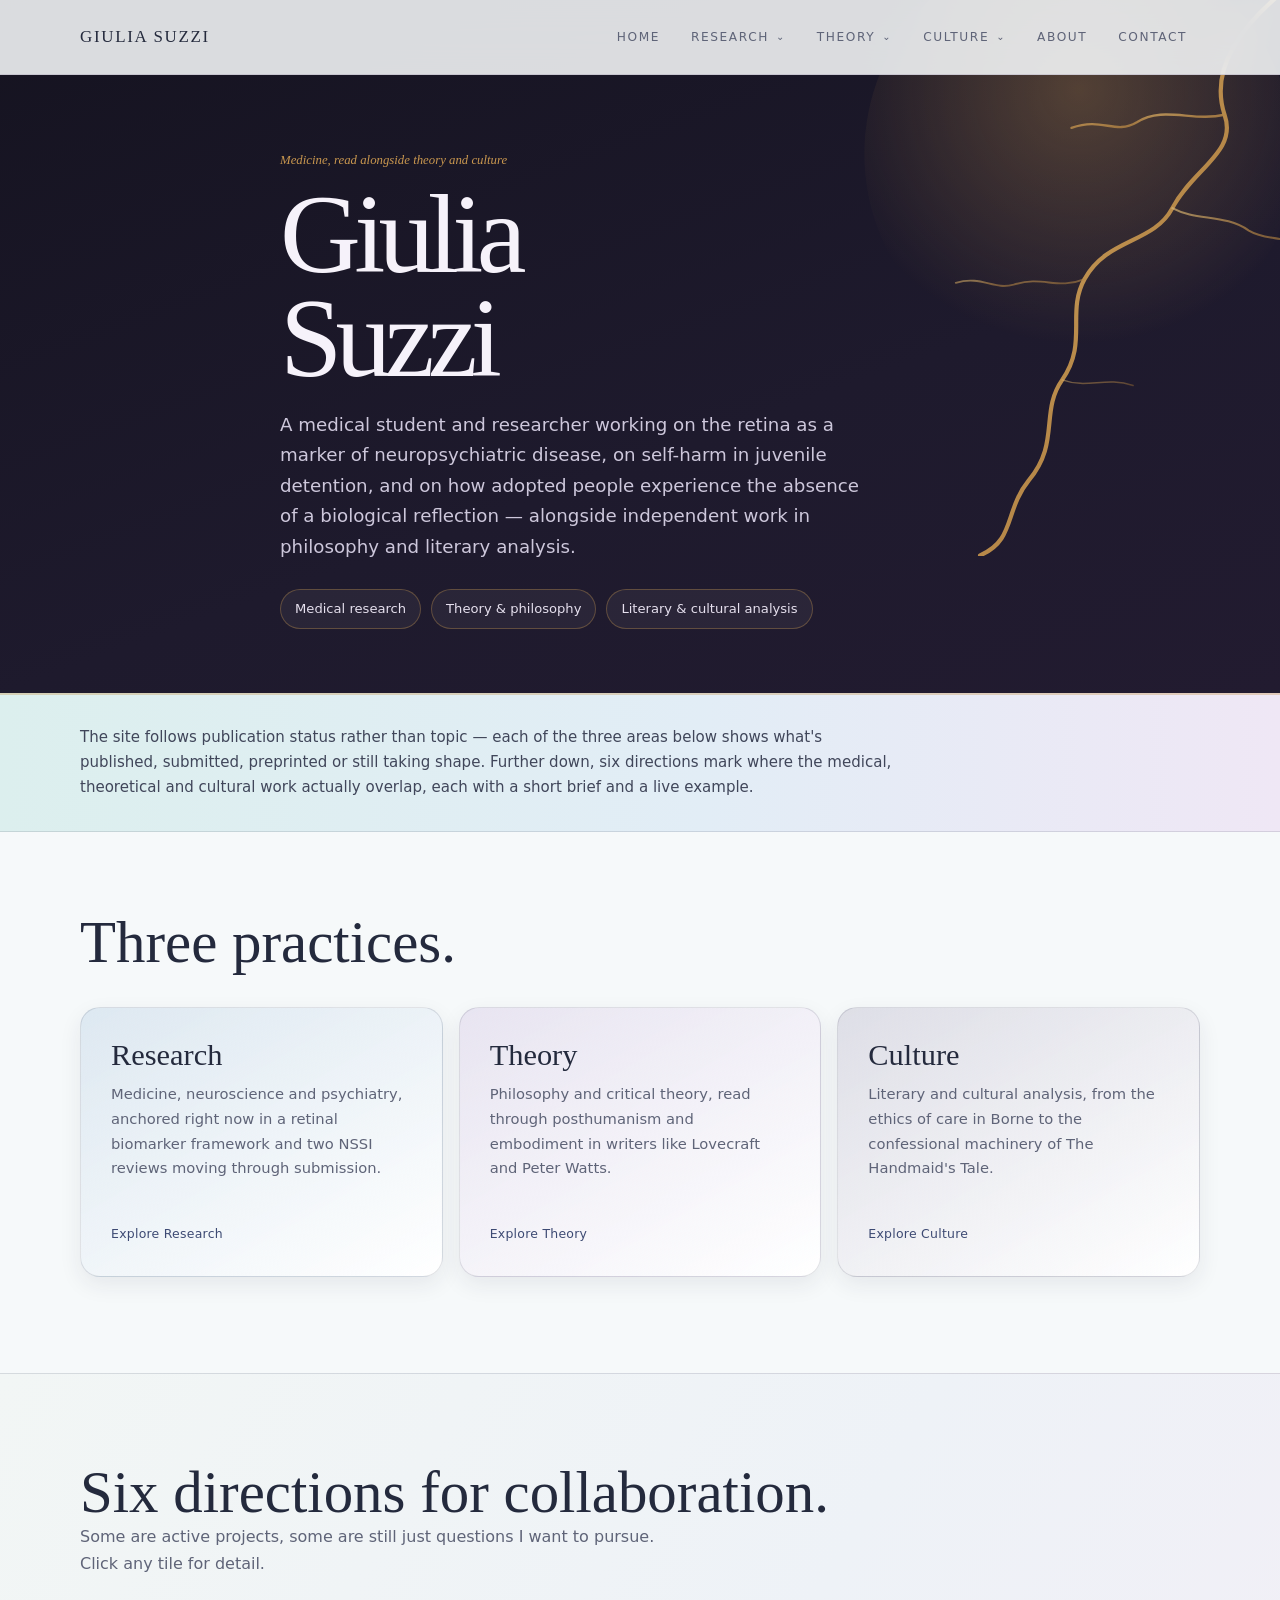
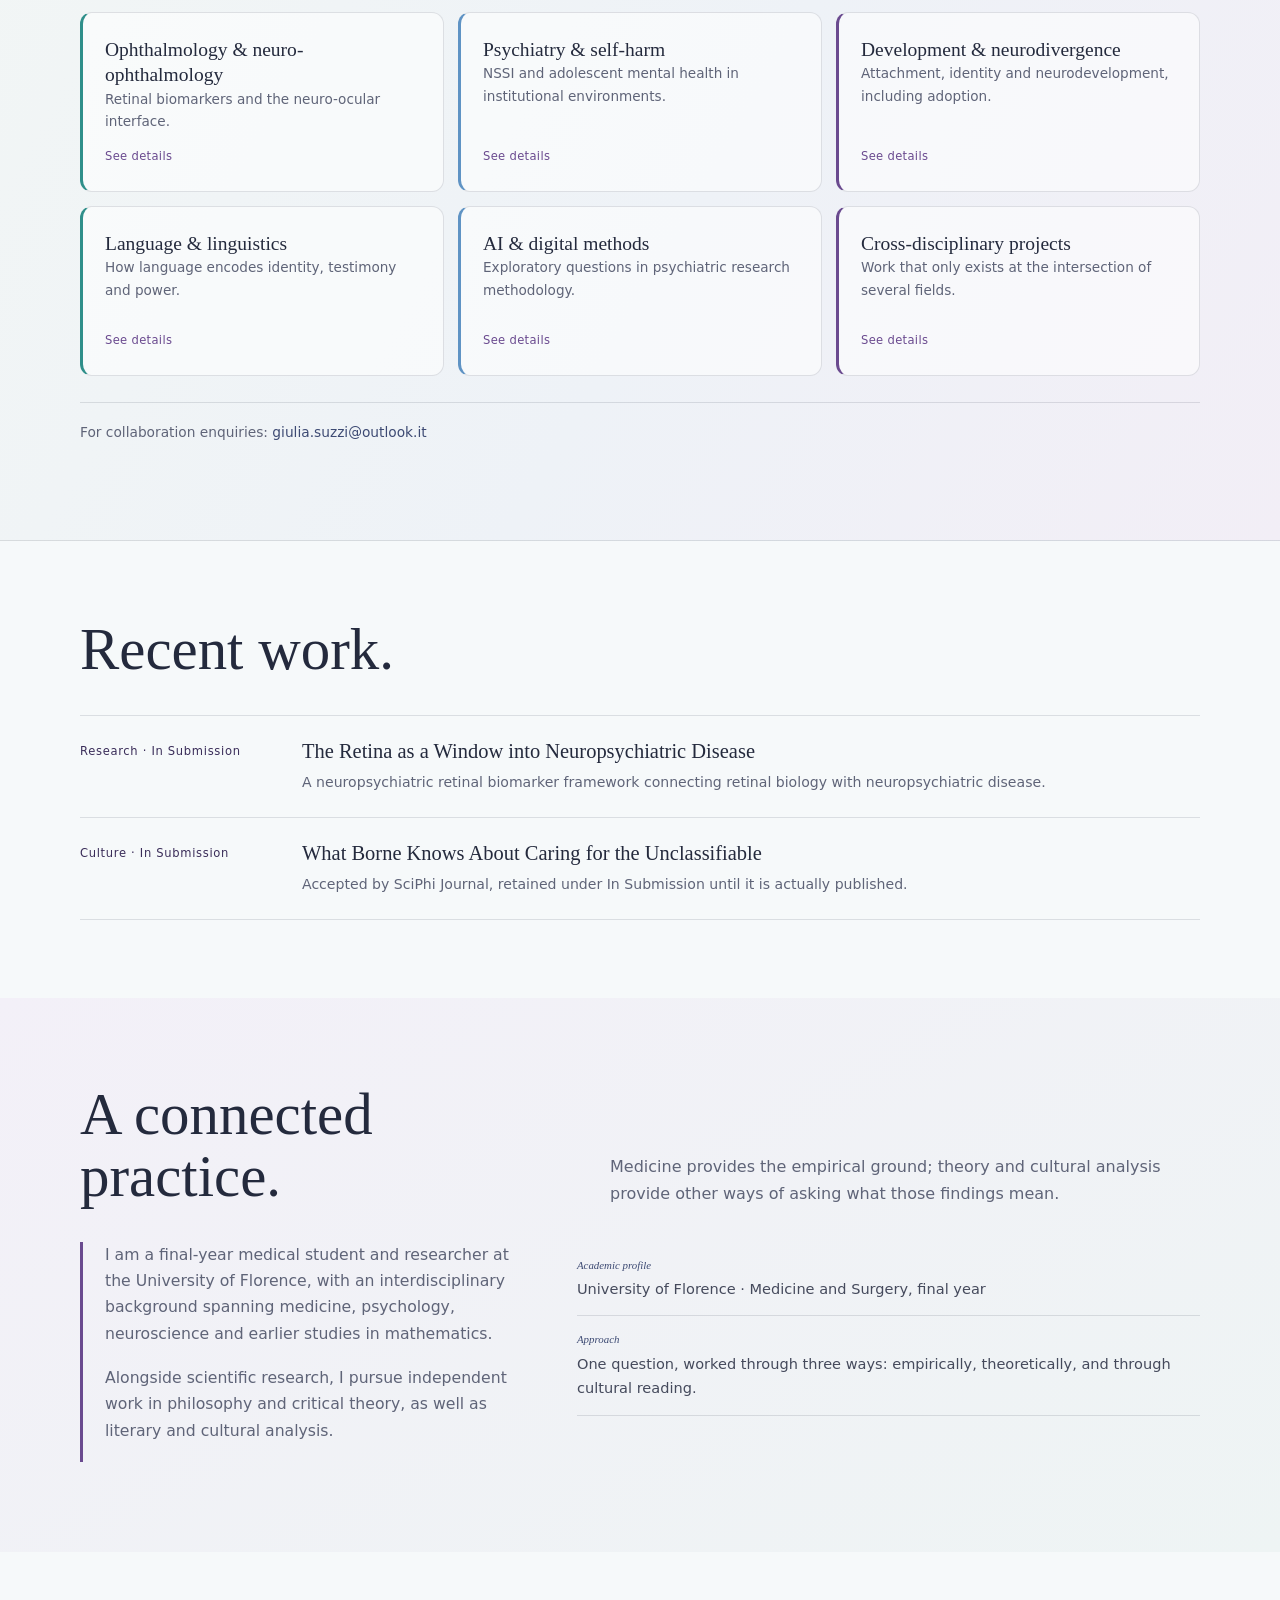
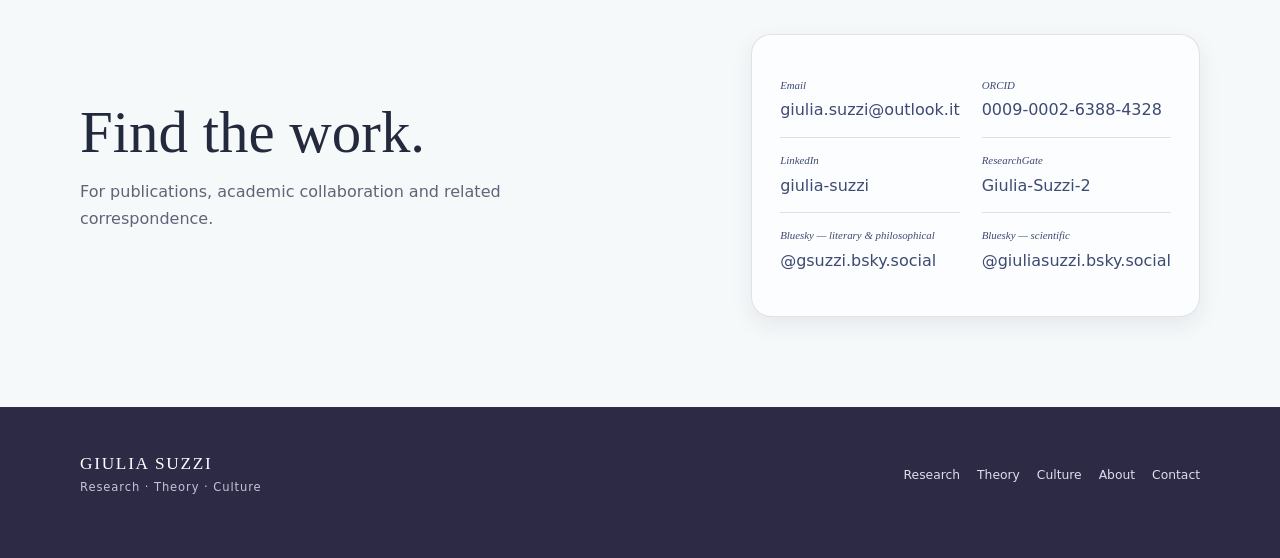
==== commit 61e1182b: "Add files via upload" ====
--- a/index.html
+++ b/index.html
@@ -1,53 +1,255 @@
-<!doctype html><html lang="en"><head><meta charset="utf-8"><meta name="viewport" content="width=device-width,initial-scale=1"><link rel="stylesheet" href="style.css"><meta name="description" content="Giulia Suzzi — Research, Theory and Culture."><title>Giulia Suzzi · Research, Theory & Culture</title></head><body class="page-enter"><nav><div class="container nav-inner"><a class="logo" href="index.html">GIULIA SUZZI</a><div class="nav-links">
+<!doctype html><html lang="en"><head><meta charset="utf-8"><meta name="viewport" content="width=device-width,initial-scale=1"><meta name="description" content="Giulia Suzzi — Research, Theory and Culture."><title>Giulia Suzzi · Research, Theory & Culture</title><link rel="stylesheet" href="style.css"></head><body class="page-enter">
+<nav><div class="container nav-inner">
+<a class="logo" href="index.html">GIULIA SUZZI</a>
+<div class="nav-links">
 <a class="nav-home" href="index.html">HOME</a>
-<div class="nav-item"><a class="nav-button" href="research.html">RESEARCH <span class="arrow">⌄</span></a><div class="dropdown"><div class="label">Research</div><a href="research.html#published">Published</a><a href="research.html#preprints">Preprints</a><a href="research.html#submission">In Submission</a><a href="research.html#progress">Work in Progress</a></div></div>
-<div class="nav-item"><a class="nav-button" href="theory.html">THEORY <span class="arrow">⌄</span></a><div class="dropdown"><div class="label">Theory</div><a href="theory.html#published">Published</a><a href="theory.html#preprints">Preprints</a><a href="theory.html#submission">In Submission</a><a href="theory.html#progress">Work in Progress</a></div></div>
-<div class="nav-item"><a class="nav-button" href="culture.html">CULTURE <span class="arrow">⌄</span></a><div class="dropdown"><div class="label">Culture</div><a href="culture.html#published">Published</a><a href="culture.html#preprints">Preprints</a><a href="culture.html#submission">In Submission</a><a href="culture.html#progress">Work in Progress</a></div></div>
-<a class="nav-home" href="index.html#about">ABOUT</a><a class="nav-home" href="index.html#contact">CONTACT</a></div></div></nav>
+<div class="nav-item"><a class="nav-button" href="research.html">RESEARCH <span class="arrow">⌄</span></a><div class="dropdown"><div class="label">Research</div><a href="research.html#published">Published</a><a href="research.html#submission">In Submission</a><a href="research.html#preprints">Preprints</a><a href="research.html#progress">Work in Progress</a></div></div>
+<div class="nav-item"><a class="nav-button" href="theory.html">THEORY <span class="arrow">⌄</span></a><div class="dropdown"><div class="label">Theory</div><a href="theory.html#published">Published</a><a href="theory.html#submission">In Submission</a><a href="theory.html#preprints">Preprints</a><a href="theory.html#progress">Work in Progress</a></div></div>
+<div class="nav-item"><a class="nav-button" href="culture.html">CULTURE <span class="arrow">⌄</span></a><div class="dropdown"><div class="label">Culture</div><a href="culture.html#published">Published</a><a href="culture.html#submission">In Submission</a><a href="culture.html#preprints">Preprints</a><a href="culture.html#progress">Work in Progress</a></div></div>
+<a class="nav-home" href="index.html#about">ABOUT</a><a class="nav-home" href="index.html#contact">CONTACT</a>
+</div></div></nav>
+
 <main>
-<section class="hero"><div class="container hero-grid"><div class="reveal">
-<div class="eyebrow">Medicine · Research · Theory · Culture</div><h1>Giulia<br>Suzzi</h1>
-<p class="hero-lede">I am a medical student and interdisciplinary researcher working across medicine, psychiatry, ophthalmology, neuroscience, philosophy and literary-cultural analysis. My scientific work examines neuropsychiatric disease, self-harm and developmental and relational processes; my theoretical and cultural work explores identity, agency, embodiment and the limits of classification.</p>
-<div class="pill-row"><span class="pill">Medical research</span><span class="pill">Theory & philosophy</span><span class="pill">Literary & cultural analysis</span></div>
-<div class="epigraph">“We live on a placid island of ignorance in the midst of black seas of infinity.”<cite>H. P. Lovecraft</cite></div>
+<section class="hero hero-dark">
+  <div class="hero-crack" aria-hidden="true">
+    <svg viewBox="0 0 600 640" xmlns="http://www.w3.org/2000/svg">
+      <defs>
+        <linearGradient id="goldSeam" x1="0" y1="0" x2="1" y2="1">
+          <stop offset="0%" stop-color="#e7c37a"/>
+          <stop offset="45%" stop-color="#c9974f"/>
+          <stop offset="100%" stop-color="#9c6f34"/>
+        </linearGradient>
+        <radialGradient id="glow" cx="50%" cy="35%" r="60%">
+          <stop offset="0%" stop-color="#c9974f" stop-opacity=".35"/>
+          <stop offset="100%" stop-color="#c9974f" stop-opacity="0"/>
+        </radialGradient>
+      </defs>
+      <circle cx="330" cy="210" r="230" fill="url(#glow)"/>
+      <path d="M572 18 C 500 70, 470 120, 486 168 C 500 208, 452 226, 430 268 C 410 306, 360 300, 336 344 C 316 380, 340 412, 312 452 C 288 486, 310 520, 276 560 C 250 592, 262 624, 224 640"
+            fill="none" stroke="url(#goldSeam)" stroke-width="4.5" stroke-linecap="round"/>
+      <path d="M486 168 C 452 176, 420 158, 392 176 C 368 190, 356 170, 322 182"
+            fill="none" stroke="url(#goldSeam)" stroke-width="2.6" stroke-linecap="round" opacity=".85"/>
+      <path d="M430 268 C 456 282, 486 274, 512 292 C 532 304, 552 296, 574 312"
+            fill="none" stroke="url(#goldSeam)" stroke-width="2.2" stroke-linecap="round" opacity=".7"/>
+      <path d="M336 344 C 306 356, 292 340, 260 350 C 238 356, 226 340, 198 348"
+            fill="none" stroke="url(#goldSeam)" stroke-width="2" stroke-linecap="round" opacity=".6"/>
+      <path d="M312 452 C 340 462, 358 448, 388 458"
+            fill="none" stroke="url(#goldSeam)" stroke-width="1.6" stroke-linecap="round" opacity=".5"/>
+    </svg>
+  </div>
+  <div class="container hero-content">
+    <div class="eyebrow hero-in d1">Medicine, read alongside theory and culture</div>
+    <h1 class="hero-in d2">Giulia<br>Suzzi</h1>
+    <p class="hero-lede hero-in d3">A medical student and researcher working on the retina as a marker of neuropsychiatric disease, on self-harm in juvenile detention, and on how adopted people experience the absence of a biological reflection — alongside independent work in philosophy and literary analysis.</p>
+    <div class="pill-row hero-in d4"><span class="pill">Medical research</span><span class="pill">Theory &amp; philosophy</span><span class="pill">Literary &amp; cultural analysis</span></div>
+  </div>
+</section>
+
+<section class="orient">
+  <div class="container">
+    <p class="orient-text">The site follows publication status rather than topic — each of the three areas below shows what's published, submitted, preprinted or still taking shape. Further down, six directions mark where the medical, theoretical and cultural work actually overlap, each with a short brief and a live example.</p>
+  </div>
+</section>
+
+<section class="overview overview-main"><div class="container"><div class="section-head"><div><h2 class="section-title">Three practices.</h2></div></div><div class="area-grid">
+<a class="area-card research" href="research.html"><div><h3>Research</h3><p>Medicine, neuroscience and psychiatry, anchored right now in a retinal biomarker framework and two NSSI reviews moving through submission.</p></div><div class="explore">Explore Research</div></a>
+<a class="area-card theory" href="theory.html"><div><h3>Theory</h3><p>Philosophy and critical theory, read through posthumanism and embodiment in writers like Lovecraft and Peter Watts.</p></div><div class="explore">Explore Theory</div></a>
+<a class="area-card culture" href="culture.html"><div><h3>Culture</h3><p>Literary and cultural analysis, from the ethics of care in Borne to the confessional machinery of The Handmaid's Tale.</p></div><div class="explore">Explore Culture</div></a>
+</div></div></section>
+
+<section id="collaboration" class="collaboration"><div class="container"><div class="section-head"><div><h2 class="section-title">Six directions for collaboration.</h2><p class="section-intro">Some are active projects, some are still just questions I want to pursue. Click any tile for detail.</p></div></div><div class="collab-grid">
+
+<button type="button" class="collab-tile" data-modal="ophth"><div><h3>Ophthalmology &amp; neuro-ophthalmology</h3><p>Retinal biomarkers and the neuro-ocular interface.</p></div><span class="collab-cue">See details</span></button>
+
+<button type="button" class="collab-tile" data-modal="nssi"><div><h3>Psychiatry &amp; self-harm</h3><p>NSSI and adolescent mental health in institutional environments.</p></div><span class="collab-cue">See details</span></button>
+
+<button type="button" class="collab-tile" data-modal="dev"><div><h3>Development &amp; neurodivergence</h3><p>Attachment, identity and neurodevelopment, including adoption.</p></div><span class="collab-cue">See details</span></button>
+
+<button type="button" class="collab-tile" data-modal="lang"><div><h3>Language &amp; linguistics</h3><p>How language encodes identity, testimony and power.</p></div><span class="collab-cue">See details</span></button>
+
+<button type="button" class="collab-tile" data-modal="ai"><div><h3>AI &amp; digital methods</h3><p>Exploratory questions in psychiatric research methodology.</p></div><span class="collab-cue">See details</span></button>
+
+<button type="button" class="collab-tile" data-modal="cross"><div><h3>Cross-disciplinary projects</h3><p>Work that only exists at the intersection of several fields.</p></div><span class="collab-cue">See details</span></button>
+
+</div><div class="collab-note">For collaboration enquiries: <a href="mailto:giulia.suzzi@outlook.it">giulia.suzzi@outlook.it</a></div></div></section>
+
+<section class="latest"><div class="container"><div class="section-head"><div><h2 class="section-title">Recent work.</h2></div></div><div class="latest-list">
+<div class="latest-row"><div class="status">Research · In Submission</div><div><h3>The Retina as a Window into Neuropsychiatric Disease</h3><p>A neuropsychiatric retinal biomarker framework connecting retinal biology with neuropsychiatric disease.</p></div></div>
+<div class="latest-row"><div class="status">Culture · In Submission</div><div><h3>What Borne Knows About Caring for the Unclassifiable</h3><p>Accepted by SciPhi Journal, retained under In Submission until it is actually published.</p></div></div>
+</div></div></section>
+
+<section id="about" class="about-section">
+<div class="container">
+  <div class="section-head">
+    <div><h2 class="section-title">A connected practice.</h2></div>
+    <p class="section-intro">Medicine provides the empirical ground; theory and cultural analysis provide other ways of asking what those findings mean.</p>
+  </div>
+  <div class="about-layout">
+    <div class="about-quote">
+      <p>I am a final-year medical student and researcher at the University of Florence, with an interdisciplinary background spanning medicine, psychology, neuroscience and earlier studies in mathematics.</p>
+      <p>Alongside scientific research, I pursue independent work in philosophy and critical theory, as well as literary and cultural analysis.</p>
+    </div>
+    <div class="facts">
+      <div><span>Academic profile</span>University of Florence · Medicine and Surgery, final year</div>
+      <div><span>Approach</span>One question, worked through three ways: empirically, theoretically, and through cultural reading.</div>
+    </div>
+  </div>
 </div>
-<div class="hero-art reveal" aria-hidden="true"><div class="ink-orbit"></div><div class="art-ring"></div><div class="art-stem"></div><div class="art-leaf leaf1"></div><div class="art-leaf leaf2"></div><div class="art-leaf leaf3"></div><div class="art-note">body · mind · world</div></div>
-</div></section>
-<section class="overview"><div class="container"><div class="section-head reveal"><div><div class="kicker">The work</div><h2 class="section-title">Three practices.</h2></div><p class="section-intro">Medicine provides the empirical ground; theory and cultural analysis open other ways of asking what those findings mean.</p></div>
-<div class="area-grid"><a class="area-card research reveal" href="research.html"><div><h3>Research</h3><p>Medicine, neuroscience, psychiatry and ophthalmology, with current work on retinal biomarkers, NSSI and developmental processes.</p></div><div class="explore">Explore Research →</div></a>
-<a class="area-card theory reveal" href="theory.html"><div><h3>Theory</h3><p>Philosophy and critical theory, including posthumanism, embodiment, identity and the limits of the human.</p></div><div class="explore">Explore Theory →</div></a>
-<a class="area-card culture reveal" href="culture.html"><div><h3>Culture</h3><p>Literary, psychological and cultural analysis, from speculative fiction to questions of care, testimony and responsibility.</p></div><div class="explore">Explore Culture →</div></a></div></div></section>
-<section id="collaboration" class="collaboration"><div class="container"><div class="section-head reveal"><div><div class="kicker">Open directions</div><h2 class="section-title">Six directions for collaboration.</h2></div><p class="section-intro">Some are active projects; others are questions still taking shape.</p></div>
-<div class="collab-grid">
-<button class="collab-tile reveal" data-modal="ophth"><div><h3>Ophthalmology & neuro-ophthalmology</h3><p>Retinal biomarkers and the neuro-ocular interface.</p></div><span class="collab-cue">See details</span></button>
-<button class="collab-tile reveal" data-modal="nssi"><div><h3>Psychiatry & self-harm</h3><p>NSSI and adolescent mental health in institutional environments.</p></div><span class="collab-cue">See details</span></button>
-<button class="collab-tile reveal" data-modal="dev"><div><h3>Development & neurodivergence</h3><p>Attachment, identity and neurodevelopment, including adoption.</p></div><span class="collab-cue">See details</span></button>
-<button class="collab-tile reveal" data-modal="lang"><div><h3>Language & linguistics</h3><p>How language encodes identity, testimony and power.</p></div><span class="collab-cue">See details</span></button>
-<button class="collab-tile reveal" data-modal="ai"><div><h3>AI & digital methods</h3><p>Exploratory questions in psychiatric research methodology.</p></div><span class="collab-cue">See details</span></button>
-<button class="collab-tile reveal" data-modal="cross"><div><h3>Cross-disciplinary projects</h3><p>Work that only exists at the intersection of several fields.</p></div><span class="collab-cue">See details</span></button></div>
-<div class="collab-note">For collaboration enquiries: <a href="mailto:giulia.suzzi@outlook.it">giulia.suzzi@outlook.it</a></div></div></section>
-<section class="latest"><div class="container"><div class="section-head reveal"><div><div class="kicker">Selected</div><h2 class="section-title">Recent work.</h2></div></div><div class="latest-list">
-<div class="latest-row reveal"><div class="status">Research · In Submission</div><div><h3>The Retina as a Window into Neuropsychiatric Disease</h3><p>A neuropsychiatric retinal biomarker framework connecting retinal biology with neuropsychiatric disease.</p></div></div>
-<div class="latest-row reveal"><div class="status">Culture · In Submission</div><div><h3>What Borne Knows About Caring for the Unclassifiable</h3><p>Accepted by SciPhi Journal and retained under In Submission until publication.</p></div></div></div></div></section>
-<section id="about" class="about-section"><div class="container"><div class="section-head reveal"><div><div class="kicker">About</div><h2 class="section-title">A connected practice.</h2></div><p class="section-intro">Scientific research, theoretical inquiry and cultural reading are different methods for attending to related questions.</p></div>
-<div class="about-layout"><div class="about-quote reveal"><p>I am a final-year medical student and researcher at the University of Florence, with an interdisciplinary background spanning medicine, psychology, neuroscience and earlier studies in mathematics.</p><p>Alongside scientific research, I pursue independent work in philosophy and critical theory, as well as literary and cultural analysis.</p></div>
-<div class="facts reveal"><div><span>Research</span>Medicine · Neuroscience · Psychiatry · Ophthalmology · NSSI · Developmental & Clinical Psychology</div><div><span>Theory</span>Philosophy · Critical Theory · Posthumanism · Identity · Subjectivity · Technology · Philosophy of Literature</div><div><span>Culture</span>Literature · Psychology & Society · Sociology · Bioethics · Popular Culture</div><div><span>Academic profile</span>University of Florence · Medicine and Surgery</div></div></div></div></section>
-<section id="contact" class="contact-section"><div class="container contact-grid"><div class="reveal"><div class="kicker">Contact</div><h2 class="section-title">Find the work.</h2><p class="contact-lead">For publications, academic collaboration and related correspondence.</p></div>
-<div class="contact-card reveal"><div><span>Email</span><a href="mailto:giulia.suzzi@outlook.it">giulia.suzzi@outlook.it</a></div><div><span>ORCID</span><a href="https://orcid.org/0009-0002-6388-4328" target="_blank" rel="noopener">0009-0002-6388-4328</a></div><div><span>LinkedIn</span><a href="https://www.linkedin.com/in/giulia-suzzi-097137351" target="_blank" rel="noopener">Giulia Suzzi</a></div><div><span>ResearchGate</span><a href="https://www.researchgate.net/profile/Giulia-Suzzi-2" target="_blank" rel="noopener">Research profile</a></div><div><span>Bluesky · Literature & Philosophy</span><a href="https://bsky.app/profile/gsuzzi.bsky.social" target="_blank" rel="noopener">@gsuzzi.bsky.social</a></div><div><span>Bluesky · Science</span><a href="https://bsky.app/profile/giuliasuzzi.bsky.social" target="_blank" rel="noopener">@giuliasuzzi.bsky.social</a></div></div></div></section>
-</main><footer><div class="container footer-inner"><div><div class="footer-name">GIULIA SUZZI</div><div class="footer-sub">Research · Theory · Culture</div></div><div class="footer-links"><a href="research.html">Research</a><a href="theory.html">Theory</a><a href="culture.html">Culture</a><a href="index.html#about">About</a><a href="index.html#contact">Contact</a></div></div></footer><div class="modal-backdrop" id="modal-backdrop"><div class="modal" role="dialog" aria-modal="true" aria-labelledby="modal-title"><button class="modal-close" id="modal-close" aria-label="Close">×</button><div class="m-kicker" id="modal-kicker"></div><h2 id="modal-title"></h2><p class="m-desc" id="modal-desc"></p><div class="m-items" id="modal-items"></div><p class="m-open-note" id="modal-note" hidden></p></div></div><script>
-const data={
-ophth:{k:"01 collaboration direction",t:"Ophthalmology & Neuro-Ophthalmology",d:"Retinal biomarkers, oculomics and the neuro-ocular interface — using the eye as an accessible, imageable extension of the central nervous system to investigate neuropsychiatric disease and the physiological strain of spaceflight.",i:[["The Retina as a Window into Neuropsychiatric Disease","Neuropsychiatric Retinal Biomarker Framework · In Submission"],["Beyond the Eye: SANS, Intracranial Pressure Dynamics, and Neuropsychiatric Risk in Long-Duration Spaceflight","Narrative review & framework · Work in Progress"]]},
-nssi:{k:"02 collaboration direction",t:"Psychiatry & Self-Harm",d:"Non-suicidal self-injury and adolescent psychopathology, with particular attention to institutional environments — juvenile detention above all — as risk factors in their own right rather than background context.",i:[["When the Environment Is the Risk Factor: NSSI in Juvenile Detention","Narrative review · Preprint, Zenodo"],["Sex Differences in the Clinical Correlates of NSSI in Adolescents","Narrative review · Preprint, PsyArXiv"],["The Last Territory: NSSI in Juvenile Detention and the Agentive Inversion Hypothesis","Theoretical proposal · Work in Progress"]]},
-dev:{k:"03 collaboration direction",t:"Development & Neurodivergence",d:"Attachment, identity formation and neurodevelopment, including how their disruption — as in adoption — shapes a person's sense of continuity with themselves.",i:[["Genetic Mirroring in Adoptees: Toward a Formal Construct Definition, Nomological Network, and Operationalization Framework","In Submission · Preprint, OSF"],["Disorganized Attachment, Power Exchange, and Emotion Regulation","Theoretical framework · Work in Progress"]],n:"Neurodivergent experience specifically remains an open direction rather than a finished project."},
-lang:{k:"04 collaboration direction",t:"Language & Linguistics",d:"How language encodes identity, testimony and power — an interest that runs alongside the clinical and theoretical work rather than through a dedicated project yet.",i:[],n:"No dedicated project yet; open to conversations where linguistic work overlaps with psychiatric or theoretical questions."},
-ai:{k:"05 collaboration direction",t:"AI & Digital Methods",d:"Exploratory interest in AI-related questions in psychiatric research and methodology, currently centred on non-suicidal self-injury research.",i:[],n:"This remains an exploratory direction rather than a finished project."},
-cross:{k:"06 collaboration direction",t:"Cross-disciplinary Projects",d:"Projects that emerge only when medical, psychological, philosophical and cultural questions are treated as connected rather than separated into disciplinary silos.",i:[["Genetic Mirroring as a Biological Scaffold for Identity","Developmental / theoretical continuation · Work in Progress"],["The Last Territory","NSSI · institutional environment · theoretical proposal"]]}
+</section>
+
+<section id="contact" class="contact-section">
+<div class="container contact-grid">
+  <div>
+    <h2 class="section-title">Find the work.</h2>
+    <p class="contact-lead">For publications, academic collaboration and related correspondence.</p>
+  </div>
+  <div class="contact-card contact-grid-inner">
+    <div><span>Email</span><a href="mailto:giulia.suzzi@outlook.it">giulia.suzzi@outlook.it</a></div>
+    <div><span>ORCID</span><a href="https://orcid.org/0009-0002-6388-4328" target="_blank" rel="noopener">0009-0002-6388-4328</a></div>
+    <div><span>LinkedIn</span><a href="https://www.linkedin.com/in/giulia-suzzi-097137351" target="_blank" rel="noopener">giulia-suzzi</a></div>
+    <div><span>ResearchGate</span><a href="https://www.researchgate.net/profile/Giulia-Suzzi-2" target="_blank" rel="noopener">Giulia-Suzzi-2</a></div>
+    <div><span>Bluesky — literary &amp; philosophical</span><a href="https://bsky.app/profile/gsuzzi.bsky.social" target="_blank" rel="noopener">@gsuzzi.bsky.social</a></div>
+    <div><span>Bluesky — scientific</span><a href="https://bsky.app/profile/giuliasuzzi.bsky.social" target="_blank" rel="noopener">@giuliasuzzi.bsky.social</a></div>
+  </div>
+</div>
+</section>
+</main>
+
+<footer><div class="container footer-inner"><div><div class="footer-name">GIULIA SUZZI</div><div class="footer-sub">Research · Theory · Culture</div></div><div class="footer-links"><a href="research.html">Research</a><a href="theory.html">Theory</a><a href="culture.html">Culture</a><a href="index.html#about">About</a><a href="index.html#contact">Contact</a></div></div></footer>
+
+<!-- Modal -->
+<div class="modal-backdrop" id="modal-backdrop">
+  <div class="modal" role="dialog" aria-modal="true" aria-labelledby="modal-title">
+    <button class="modal-close" id="modal-close" aria-label="Close">✕</button>
+    <div class="m-kicker" id="modal-kicker"></div>
+    <h2 id="modal-title"></h2>
+    <p class="m-desc" id="modal-desc"></p>
+    <div class="m-items" id="modal-items"></div>
+    <p class="m-open-note" id="modal-note" hidden></p>
+  </div>
+</div>
+
+<script>
+const observer = new IntersectionObserver(entries => {
+  entries.forEach(entry => {
+    if (entry.isIntersecting) {
+      entry.target.classList.add("visible");
+      observer.unobserve(entry.target);
+    }
+  });
+}, {threshold: 0.08});
+document.querySelectorAll(".reveal").forEach(el => observer.observe(el));
+
+document.querySelectorAll('a[href$=".html"], a[href*=".html#"]').forEach(link => {
+  link.addEventListener("click", event => {
+    const url = new URL(link.href, window.location.href);
+    if (url.origin === window.location.origin && url.pathname !== window.location.pathname) {
+      event.preventDefault();
+      document.body.classList.add("page-leave");
+      setTimeout(() => { window.location.href = url.href; }, 220);
+    }
+  });
+});
+
+/* Collaboration modal content — grounded in the actual portfolio.
+   Areas without a finished project are labelled honestly as open interests. */
+const collabData = {
+  ophth: {
+    kicker: "01 collaboration direction",
+    title: "Ophthalmology & Neuro-Ophthalmology",
+    desc: "Retinal biomarkers, oculomics and the neuro-ocular interface — using the eye as an accessible, imageable extension of the central nervous system to track neuropsychiatric disease and the physiological strain of spaceflight.",
+    items: [
+      { title: "The Retina as a Window into Neuropsychiatric Disease", status: "Neuropsychiatric Retinal Biomarker Framework · In Submission" },
+      { title: "Beyond the Eye: SANS, Intracranial Pressure Dynamics, and Neuropsychiatric Risk in Long-Duration Spaceflight", status: "Narrative review & framework · Work in Progress" }
+    ]
+  },
+  nssi: {
+    kicker: "02 collaboration direction",
+    title: "Psychiatry & Self-Harm",
+    desc: "Non-suicidal self-injury and adolescent psychopathology, with particular attention to institutional environments — juvenile detention above all — as risk factors in their own right rather than background context.",
+    items: [
+      { title: "When the Environment Is the Risk Factor: NSSI in Juvenile Detention", status: "Narrative review · Preprint, Zenodo" },
+      { title: "Sex Differences in the Clinical Correlates of NSSI in Adolescents", status: "Narrative review · Preprint, PsyArXiv" },
+      { title: "The Last Territory: NSSI in Juvenile Detention and the Agentive Inversion Hypothesis", status: "Theoretical proposal · Work in Progress" }
+    ]
+  },
+  dev: {
+    kicker: "03 collaboration direction",
+    title: "Development & Neurodivergence",
+    desc: "Attachment, identity formation and neurodevelopment, including how their disruption — as in adoption — shapes a person's sense of continuity with themselves.",
+    items: [
+      { title: "Genetic Mirroring in Adoptees: Toward a Formal Construct Definition, Nomological Network, and Operationalization Framework", status: "In Submission · Preprint, OSF" },
+      { title: "Disorganized Attachment, Power Exchange, and Emotion Regulation", status: "Theoretical framework · Work in Progress" }
+    ],
+    note: "Neurodivergent experience specifically is still an open direction rather than a finished project — open to collaboration."
+  },
+  lang: {
+    kicker: "04 collaboration direction",
+    title: "Language & Linguistics",
+    desc: "How language encodes identity, testimony and power — an interest that runs alongside the clinical and theoretical work rather than through a dedicated project yet.",
+    items: [],
+    note: "No dedicated project yet. If you work in this space and see an overlap with the psychiatric or theoretical work above, I'd welcome the conversation."
+  },
+  ai: {
+    kicker: "05 collaboration direction",
+    title: "AI & Digital Methods",
+    desc: "Exploratory interest in AI-related questions in psychiatric research and methodology, currently centred on non-suicidal self-injury research.",
+    items: [
+      { title: "AI applications in NSSI research", status: "Narrative review · early draft, status to be confirmed" }
+    ],
+    note: "Early-stage interest — details will be added here once the direction firms up."
+  },
+  cross: {
+    kicker: "06 collaboration direction",
+    title: "Cross-Disciplinary Projects",
+    desc: "Work that only exists at the intersection — connecting psychiatry, institutional theory and the biology of stress into a single argument.",
+    items: [
+      { title: "Bidirectional Institutional Pathogenesis in Carceral Environments", status: "Outlined · not yet drafted" }
+    ]
+  }
 };
-const backdrop=document.getElementById("modal-backdrop");
-function openModal(key){const x=data[key];document.getElementById("modal-kicker").textContent=x.k;document.getElementById("modal-title").textContent=x.t;document.getElementById("modal-desc").textContent=x.d;document.getElementById("modal-items").innerHTML=x.i.map(a=>'<div class="m-item"><div class="m-title">'+a[0]+'</div><div class="m-status">'+a[1]+'</div></div>').join("");const n=document.getElementById("modal-note");n.textContent=x.n||"";n.hidden=!x.n;backdrop.classList.add("open");document.body.style.overflow="hidden"}
-function closeModal(){backdrop.classList.remove("open");document.body.style.overflow=""}
-document.querySelectorAll(".collab-tile").forEach(b=>b.addEventListener("click",()=>openModal(b.dataset.modal)));
-document.getElementById("modal-close").addEventListener("click",closeModal);
-backdrop.addEventListener("click",e=>{if(e.target===backdrop)closeModal()});document.addEventListener("keydown",e=>{if(e.key==="Escape")closeModal()});
-const observer=new IntersectionObserver(es=>es.forEach(e=>{if(e.isIntersecting){e.target.classList.add("visible");observer.unobserve(e.target)}}),{threshold:.08});document.querySelectorAll(".reveal").forEach(e=>observer.observe(e));
-</script></body></html>+
+const backdrop = document.getElementById('modal-backdrop');
+const mKicker = document.getElementById('modal-kicker');
+const mTitle = document.getElementById('modal-title');
+const mDesc = document.getElementById('modal-desc');
+const mItems = document.getElementById('modal-items');
+const mNote = document.getElementById('modal-note');
+let lastFocused = null;
+
+function openModal(key){
+  const d = collabData[key];
+  if(!d) return;
+  mKicker.textContent = d.kicker;
+  mTitle.textContent = d.title;
+  mDesc.textContent = d.desc;
+  mItems.innerHTML = '';
+  d.items.forEach(it => {
+    const div = document.createElement('div');
+    div.className = 'm-item';
+    div.innerHTML = '<div class="m-title"></div><div class="m-status"></div>';
+    div.querySelector('.m-title').textContent = it.title;
+    div.querySelector('.m-status').textContent = it.status;
+    mItems.appendChild(div);
+  });
+  if(d.note){ mNote.textContent = d.note; mNote.hidden = false; } else { mNote.hidden = true; }
+  lastFocused = document.activeElement;
+  backdrop.classList.add('open');
+  document.getElementById('modal-close').focus();
+  document.addEventListener('keydown', onModalKeydown);
+}
+function closeModal(){
+  backdrop.classList.remove('open');
+  document.removeEventListener('keydown', onModalKeydown);
+  if(lastFocused) lastFocused.focus();
+}
+function onModalKeydown(e){
+  if(e.key === 'Escape') closeModal();
+}
+document.querySelectorAll('.collab-tile').forEach(btn => {
+  btn.addEventListener('click', () => openModal(btn.dataset.modal));
+});
+document.getElementById('modal-close').addEventListener('click', closeModal);
+backdrop.addEventListener('click', e => { if(e.target === backdrop) closeModal(); });
+</script>
+</body></html>
--- a/style.css
+++ b/style.css
@@ -1,231 +1,318 @@
-
-:root{--paper:#f8f7f4;--ivory:#fbfaf7;--ink:#29283a;--muted:#626375;--line:rgba(56,55,76,.14);--lilac:#a895c7;--lilac-soft:#eee8f5;--lilac-deep:#65547f;--blue:#86b4d2;--blue-soft:#e6f0f6;--teal:#8ebdb8;--teal-deep:#477d79;--rose:#d9b8c8;--serif:Georgia,"Times New Roman",serif;--sans:Inter,ui-sans-serif,system-ui,-apple-system,"Segoe UI",sans-serif}
-*{box-sizing:border-box}html{scroll-behavior:smooth}body{margin:0;background:var(--paper);color:var(--ink);font-family:var(--sans);line-height:1.65}.container{width:min(1120px,calc(100% - 44px));margin:auto}a{color:inherit}
-nav{position:fixed;z-index:100;top:0;left:0;right:0;background:rgba(248,247,244,.86);backdrop-filter:blur(18px);border-bottom:1px solid var(--line)}.nav-inner{min-height:72px;display:flex;align-items:center;justify-content:space-between;gap:20px}.logo{text-decoration:none;font:1.02rem var(--serif);letter-spacing:.13em;white-space:nowrap}.nav-links{display:flex;align-items:center;gap:4px}.nav-home,.nav-button{border:0;background:none;text-decoration:none;cursor:pointer;padding:9px 12px;border-radius:999px;font-size:.72rem;letter-spacing:.13em;color:var(--muted);display:flex;align-items:center;gap:7px;transition:.2s}.nav-home:hover,.nav-button:hover,.nav-item:focus-within .nav-button{background:var(--lilac-soft);color:var(--ink)}.nav-item{position:relative}.arrow{font-size:.7rem;transition:.2s}.nav-item:hover .arrow,.nav-item:focus-within .arrow{transform:rotate(180deg)}.dropdown{position:absolute;right:0;top:calc(100% + 7px);min-width:220px;padding:9px;background:#eee7f4;border:1px solid rgba(101,84,127,.18);border-radius:15px;box-shadow:0 18px 55px rgba(45,43,65,.10);opacity:0;visibility:hidden;transform:translateY(-5px);transition:.2s}.nav-item:hover .dropdown,.nav-item:focus-within .dropdown{opacity:1;visibility:visible;transform:none}.dropdown .label{padding:7px 11px 5px;color:var(--lilac-deep);font-size:.62rem;text-transform:uppercase;letter-spacing:.14em}.dropdown a{display:block;text-decoration:none;padding:9px 11px;border-radius:9px;font-size:.78rem;color:var(--muted)}.dropdown a:hover{background:rgba(169,136,201,.23);color:var(--ink)}
-.page-enter{animation:pageIn .55s ease both}.page-leave{animation:pageOut .2s ease both}@keyframes pageIn{from{opacity:0;transform:translateY(7px)}to{opacity:1;transform:none}}@keyframes pageOut{from{opacity:1}to{opacity:0}}.reveal{opacity:0;transform:translateY(16px);transition:opacity .65s ease,transform .65s ease}.reveal.visible{opacity:1;transform:none}
-.hero{position:relative;overflow:hidden;min-height:76vh;padding:136px 0 72px;background:radial-gradient(ellipse at 85% 14%,rgba(169,136,201,.25),transparent 30%),radial-gradient(ellipse at 12% 84%,rgba(134,180,210,.24),transparent 34%),linear-gradient(125deg,#faf9f5 0%,#edf4f6 58%,#f0eaf5 100%)}.hero-grid{display:grid;grid-template-columns:1.12fr .88fr;gap:60px;align-items:center}.eyebrow,.kicker{font-size:.68rem;text-transform:uppercase;letter-spacing:.16em;color:var(--lilac-deep);font-weight:700}h1{font:400 clamp(4.4rem,9vw,7.2rem)/.88 var(--serif);letter-spacing:-.065em;margin:14px 0 23px}.hero-lede{max-width:670px;font-size:1.1rem;color:#414154}.pill-row{display:flex;flex-wrap:wrap;gap:9px;margin-top:25px}.pill{padding:7px 12px;border:1px solid rgba(101,84,127,.18);border-radius:999px;background:rgba(255,255,255,.55);font-size:.78rem;color:var(--muted)}.epigraph{max-width:610px;margin:29px 0 0;padding-left:17px;border-left:2px solid rgba(101,84,127,.35);font:italic 1rem/1.55 var(--serif);color:#5e5a69}.epigraph cite{display:block;margin-top:6px;font:normal .68rem var(--sans);letter-spacing:.08em;text-transform:uppercase;color:#777486}
-.hero-art{position:relative;min-height:390px;display:grid;place-items:center}.ink-orbit{width:min(390px,100%);aspect-ratio:1;border-radius:50%;background:radial-gradient(circle at 48% 43%,rgba(255,255,255,.95) 0 13%,transparent 14%),radial-gradient(ellipse at 35% 35%,rgba(134,180,210,.75),transparent 39%),radial-gradient(ellipse at 70% 68%,rgba(169,136,201,.62),transparent 38%),radial-gradient(ellipse at 45% 70%,rgba(142,189,184,.54),transparent 45%);box-shadow:0 30px 70px rgba(70,75,100,.10)}.ink-orbit:before{content:"";position:absolute;inset:9%;border:1px solid rgba(101,84,127,.25);border-radius:45% 55% 53% 47%/50% 45% 55% 50%;transform:rotate(-18deg)}.ink-orbit:after{content:"";position:absolute;inset:21%;border:1px solid rgba(71,125,121,.34);border-radius:58% 42% 48% 52%/42% 56% 44% 58%;transform:rotate(21deg)}.art-stem{position:absolute;width:1px;height:250px;background:rgba(63,74,77,.55);transform:rotate(19deg);left:47%;top:17%}.art-leaf{position:absolute;width:72px;height:35px;border:1.4px solid rgba(63,74,77,.5);border-radius:100% 0 100% 0;transform-origin:bottom left}.leaf1{left:34%;top:31%;transform:rotate(-25deg)}.leaf2{left:51%;top:39%;transform:rotate(31deg)}.leaf3{left:38%;top:53%;transform:rotate(-14deg)}.art-ring{position:absolute;width:175px;height:175px;border:1px solid rgba(101,84,127,.24);border-radius:50%;transform:rotate(14deg)}.art-note{position:absolute;bottom:3px;right:4%;font:.67rem var(--sans);letter-spacing:.08em;text-transform:uppercase;color:#777486}
-section{padding:82px 0}.section-head{display:flex;justify-content:space-between;gap:40px;align-items:end;margin-bottom:30px}.section-title{font:400 clamp(2.2rem,4vw,3.6rem)/1 var(--serif);letter-spacing:-.04em;margin:6px 0}.section-intro{max-width:580px;color:var(--muted);font-size:.94rem}.area-grid{display:grid;grid-template-columns:repeat(3,1fr);gap:15px}.area-card{min-height:245px;padding:27px 25px;border:1px solid var(--line);border-radius:20px;text-decoration:none;display:flex;flex-direction:column;justify-content:space-between;transition:.25s;position:relative;overflow:hidden}.area-card:hover{transform:translateY(-5px);box-shadow:0 18px 55px rgba(45,43,65,.10)}.area-card.research{background:linear-gradient(145deg,#edf5f6,#e3eef5)}.area-card.theory{background:linear-gradient(145deg,#f2ecf6,#e8eaf5)}.area-card.culture{background:linear-gradient(145deg,#f6edf2,#edf3f3)}.area-card h3{font:400 2rem var(--serif);margin:0 0 10px}.area-card p{max-width:360px;color:#555667;font-size:.87rem;margin:0}.explore{font-size:.72rem;letter-spacing:.09em;text-transform:uppercase;color:var(--lilac-deep)}
-.collaboration{background:linear-gradient(150deg,#f4f1f7,#edf5f4);border-top:1px solid var(--line);border-bottom:1px solid var(--line)}.collab-grid{display:grid;grid-template-columns:repeat(3,1fr);gap:14px}.collab-tile{all:unset;box-sizing:border-box;cursor:pointer;min-height:170px;padding:24px 22px;border:1px solid var(--line);border-left:3px solid var(--teal);border-radius:15px;background:rgba(255,255,255,.55);display:flex;flex-direction:column;justify-content:space-between;gap:14px;transition:.22s}.collab-tile:nth-child(3n+2){border-left-color:var(--blue)}.collab-tile:nth-child(3n+3){border-left-color:var(--lilac)}.collab-tile:hover,.collab-tile:focus-visible{transform:translateY(-3px);box-shadow:0 12px 35px rgba(45,43,65,.08);background:rgba(255,255,255,.84)}.collab-tile h3{font:400 1.22rem/1.3 var(--serif);margin:0}.collab-tile p{margin:0;color:var(--muted);font-size:.84rem}.collab-cue{font-size:.7rem;color:var(--lilac-deep)}.collab-note{margin-top:25px;padding-top:18px;border-top:1px solid var(--line);font-size:.83rem;color:var(--muted)}.collab-note a{color:var(--lilac-deep);text-decoration:none}
-.latest{background:var(--ivory)}.latest-list{border-top:1px solid var(--line)}.latest-row{display:grid;grid-template-columns:190px 1fr;gap:25px;padding:22px 0;border-bottom:1px solid var(--line)}.latest-row .status{font-size:.68rem;text-transform:uppercase;letter-spacing:.09em;color:var(--lilac-deep)}.latest-row h3{font:400 1.3rem/1.35 var(--serif);margin:0 0 5px}.latest-row p{font-size:.85rem;color:var(--muted);margin:0}
-.about-section{background:linear-gradient(145deg,#f1edf6,#edf5f4)}.about-layout{display:grid;grid-template-columns:.85fr 1.15fr;gap:65px}.about-quote{border-left:3px solid var(--lilac);padding-left:22px;color:#5c5b6a}.about-quote p{margin:0 0 17px;font-size:.94rem}.facts div{padding:15px 0;border-bottom:1px solid var(--line);font-size:.88rem}.facts span{display:block;color:var(--lilac-deep);font:italic .78rem var(--serif);margin-bottom:3px}
-.contact-section{background:#2f2d43;color:#eeeaf3}.contact-section .section-title{color:#fff}.contact-lead{color:#c9c5d2;max-width:440px}.contact-grid{display:grid;grid-template-columns:.8fr 1.2fr;gap:65px}.contact-card{display:grid;grid-template-columns:1fr 1fr;border-top:1px solid rgba(255,255,255,.18)}.contact-card div{padding:18px 0;border-bottom:1px solid rgba(255,255,255,.18)}.contact-card div:nth-child(odd){padding-right:25px}.contact-card div:nth-child(even){padding-left:25px;border-left:1px solid rgba(255,255,255,.14)}.contact-card span{display:block;text-transform:uppercase;letter-spacing:.11em;font-size:.61rem;color:#bdb7c9;margin-bottom:5px}.contact-card a{font-size:.82rem;color:#fff;text-decoration:none;word-break:break-word}.contact-card a:hover{color:#d9c8ee}
-footer{padding:45px 0 58px;background:#252338;color:#c8c4d1;border-top:1px solid rgba(255,255,255,.08)}.footer-inner{display:flex;justify-content:space-between;gap:25px;align-items:center}.footer-name{font:1rem var(--serif);letter-spacing:.1em;color:#fff}.footer-sub{font-size:.68rem;margin-top:4px}.footer-links{display:flex;flex-wrap:wrap;gap:17px}.footer-links a{font-size:.73rem;text-decoration:none;color:#d6d2dc}
-.modal-backdrop{position:fixed;inset:0;background:rgba(35,33,49,.48);backdrop-filter:blur(8px);display:none;place-items:center;padding:22px;z-index:200}.modal-backdrop.open{display:grid}.modal{width:min(680px,100%);max-height:88vh;overflow:auto;background:#fbfaf7;border:1px solid rgba(77,61,114,.2);border-radius:22px;padding:32px;box-shadow:0 35px 90px rgba(20,18,30,.24);position:relative}.modal-close{position:absolute;right:18px;top:16px;border:0;background:var(--lilac-soft);color:var(--lilac-deep);width:32px;height:32px;border-radius:50%;cursor:pointer}.m-kicker{font-size:.65rem;text-transform:uppercase;letter-spacing:.14em;color:var(--lilac-deep)}.modal h2{font:400 2rem/1.15 var(--serif);margin:9px 45px 12px 0}.m-desc{color:var(--muted);font-size:.9rem}.m-items{display:grid;gap:9px;margin-top:20px}.m-item{padding:13px 15px;border:1px solid var(--line);border-radius:12px;background:rgba(255,255,255,.65)}.m-title{font:400 .98rem var(--serif)}.m-status{font-size:.68rem;color:var(--teal-deep);margin-top:3px}.m-open-note{font-size:.82rem;color:var(--muted);font-style:italic;margin-top:16px}
-.page-hero{padding:132px 0 68px;background:linear-gradient(125deg,#edf5f5 0%,#e7eff6 54%,#f0e8f5 100%)}.page-title{font:400 clamp(3.8rem,8vw,6.3rem)/.93 var(--serif);margin:10px 0 15px;letter-spacing:-.055em}.page-lead{max-width:770px;color:var(--muted);font-size:1.02rem}.status-section{padding:58px 0;border-top:1px solid rgba(36,42,61,.1)}.status-section.research-band{background:linear-gradient(125deg,#e0efed,#e6f0f6)}.status-section.theory-band{background:linear-gradient(125deg,#eee6f5,#e8ecf5)}.status-section.culture-band{background:linear-gradient(125deg,#f1e5ee,#e7f1f1)}.status-section.alt{background:#f7f5f6}.status-title{font-size:.69rem;letter-spacing:.15em;text-transform:uppercase;color:var(--lilac-deep);margin-bottom:20px}.card{border:1px solid rgba(36,42,61,.13);border-radius:16px;background:rgba(255,255,255,.74);overflow:hidden}.cards{display:grid;gap:11px}.card summary{list-style:none;cursor:pointer;padding:20px 22px;display:grid;grid-template-columns:1fr auto;gap:18px;align-items:center}.card summary::-webkit-details-marker{display:none}.card-title{font:400 1.08rem/1.4 var(--serif)}.card-meta{font-size:.72rem;color:var(--muted);margin-top:5px}.chevron{width:28px;height:28px;border-radius:50%;display:grid;place-items:center;background:var(--lilac-soft);color:var(--lilac-deep);transition:.22s}details[open] .chevron{transform:rotate(45deg)}.card-body{padding:0 22px 22px;border-top:1px solid rgba(36,42,61,.09);color:#454555;font-size:.88rem}.tags{display:flex;flex-wrap:wrap;gap:7px;margin:15px 0}.tag{padding:5px 9px;border-radius:999px;background:var(--blue-soft);color:#3f617b;font-size:.66rem}.actions{display:flex;gap:9px;flex-wrap:wrap;margin-top:14px}.btn{display:inline-block;text-decoration:none;border:1px solid var(--line);padding:7px 11px;border-radius:999px;font-size:.7rem}.btn.primary{background:var(--lilac-deep);border-color:var(--lilac-deep);color:#fff}
-@media(max-width:850px){.nav-home{display:none}.hero{padding-top:112px}.hero-grid,.area-grid,.collab-grid,.about-layout,.contact-grid{grid-template-columns:1fr}.hero-grid{gap:28px}.hero-art{min-height:310px}.section-head{display:block}.section-intro{margin-top:15px}.latest-row{grid-template-columns:1fr;gap:7px}.contact-card{grid-template-columns:1fr}.contact-card div:nth-child(even){padding-left:0;border-left:0}}
-@media(max-width:560px){.container{width:min(100% - 28px,1120px)}.logo{font-size:.88rem}.nav-button{padding:7px 5px;font-size:.59rem;letter-spacing:.08em}.dropdown{right:-8px}h1{font-size:clamp(3.7rem,17vw,5.3rem)}section{padding:67px 0}.hero{padding-top:105px}.card summary{padding:18px}}
-@media(prefers-reduced-motion:reduce){html{scroll-behavior:auto}*,*::before,*::after{animation:none!important;transition:none!important}.reveal{opacity:1;transform:none}}
-
-
-/* Editorial section art direction — distinct, restrained, and integrated */
-.section-heading{
-  position:relative;
-  display:grid;
-  grid-template-columns:minmax(0,1fr) minmax(320px, .9fr);
-  align-items:center;
-  gap:42px;
-}
-.section-heading-copy{min-width:0;position:relative;z-index:2}
-.section-motif{
-  position:relative;
-  width:100%;
-  height:285px;
-  flex:none;
-  background:none;
-  border:0;
-  box-shadow:none;
-  opacity:.88;
-  overflow:hidden;
-  border-radius:28px;
-}
-
-/* RESEARCH — cool biomorphic / fluid forms */
-.page-research .section-motif{
+/* Giulia Suzzi — visual system: teal/azure + violet/lilac */
+:root{
+  --ink:#242a3d;
+  --muted:#5f6478;
+  --paper:#f6f9fa;
+  --surface:#ffffff;
+  --line:rgba(36,42,61,.13);
+  --white:rgba(255,255,255,.75);
+
+  /* teal / azure family */
+  --teal:#2f8f8a;
+  --teal-deep:#1f6360;
+  --teal-soft:#dcefee;
+  --azure:#5f93c4;
+  --azure-deep:#33587c;
+  --azure-soft:#e2edf6;
+
+  /* violet / lilac family */
+  --lilac:#a988c9;
+  --lilac-deep:#6a4a8f;
+  --lilac-soft:#efe7f5;
+  --violet:#4d3d72;
+  --violet-deep:#3a2d59;
+
+  /* legacy aliases so shared components stay consistent */
+  --indigo:#3d4a73;
+  --mauve-deep:#5d3f75;
+
+  /* deep ground + gold seam — kintsugi accent, used once, in the hero */
+  --void:#151320;
+  --void-2:#1e1a2d;
+  --gold:#c9974f;
+  --gold-soft:rgba(201,151,79,.35);
+
+  --shadow:0 18px 46px rgba(36,32,58,.13);
+  --shadow-soft:0 8px 22px rgba(36,32,58,.08);
+}
+*{box-sizing:border-box}
+html{scroll-behavior:smooth}
+body{
+  margin:0;color:var(--ink);background:var(--paper);
+  font-family:Inter,ui-sans-serif,system-ui,-apple-system,BlinkMacSystemFont,"Segoe UI",sans-serif;
+  line-height:1.68;
+}
+a{color:inherit}
+.container{width:min(1120px,calc(100% - 40px));margin:auto}
+
+/* Navigation */
+nav{
+  position:fixed;z-index:50;inset:0 0 auto;
+  background:rgba(246,249,250,.88);
+  backdrop-filter:blur(18px);
+  border-bottom:1px solid rgba(77,61,114,.14);
+}
+.nav-inner{min-height:74px;display:flex;align-items:center;justify-content:space-between;gap:24px}
+.logo{text-decoration:none;font:1.06rem Georgia,"Times New Roman",serif;letter-spacing:.1em;white-space:nowrap}
+.nav-links{display:flex;align-items:center;gap:5px}
+.nav-item{position:relative}
+.nav-button,.nav-home{
+  appearance:none;border:0;background:transparent;cursor:pointer;text-decoration:none;
+  padding:10px 13px;border-radius:999px;font:inherit;font-size:.76rem;letter-spacing:.13em;
+  color:var(--muted);transition:background .22s ease,color .22s ease;
+  display:flex;align-items:center;gap:7px;
+}
+.nav-button:hover,.nav-home:hover,.nav-item:focus-within .nav-button{
+  background:var(--lilac-soft);color:var(--ink);
+}
+.arrow{font-size:.62rem;transition:transform .22s ease}
+.nav-item:hover .arrow,.nav-item:focus-within .arrow{transform:rotate(180deg)}
+.dropdown{
+  position:absolute;top:calc(100% + 8px);right:0;min-width:238px;padding:9px;
+  background:rgba(239,231,245,.98);
+  border:1px solid rgba(77,61,114,.2);border-radius:16px;
+  box-shadow:var(--shadow);opacity:0;visibility:hidden;transform:translateY(-5px);
+  transition:opacity .2s ease,transform .2s ease,visibility .2s ease;
+}
+.nav-item:hover .dropdown,.nav-item:focus-within .dropdown{opacity:1;visibility:visible;transform:none}
+.dropdown a{display:block;text-decoration:none;padding:10px 12px;border-radius:10px;font-size:.8rem;color:var(--muted)}
+.dropdown a:hover{background:rgba(169,136,201,.28);color:var(--ink)}
+.dropdown .label{padding:7px 12px 4px;font-size:.63rem;letter-spacing:.14em;text-transform:uppercase;color:var(--lilac-deep)}
+
+/* Page transitions */
+body.page-enter{animation:pageIn .55s ease both}
+body.page-leave{animation:pageOut .2s ease both}
+@keyframes pageIn{from{opacity:0;transform:translateY(6px)}to{opacity:1;transform:none}}
+@keyframes pageOut{from{opacity:1}to{opacity:0}}
+.reveal{opacity:0;transform:translateY(14px);transition:opacity .62s ease,transform .62s ease}
+.reveal.visible{opacity:1;transform:none}
+
+/* ============ HOME — HERO ============ */
+.hero{
+  min-height:80vh;padding:150px 0 0;position:relative;overflow:hidden;
   background:
-    radial-gradient(ellipse at 57% 42%,rgba(101,164,194,.46) 0 15%,transparent 38%),
-    radial-gradient(ellipse at 72% 63%,rgba(167,202,219,.52) 0 17%,transparent 40%),
-    radial-gradient(ellipse at 43% 67%,rgba(128,184,204,.38) 0 16%,transparent 39%),
-    radial-gradient(ellipse at 78% 28%,rgba(203,219,229,.56) 0 12%,transparent 35%),
-    linear-gradient(135deg,rgba(255,255,255,.18),rgba(226,239,245,.26));
-}
-.page-research .section-motif::before{
-  content:"";
-  position:absolute;
-  width:68%;
-  height:72%;
-  left:18%;
-  top:12%;
-  border:1px solid rgba(68,111,139,.30);
-  border-radius:58% 42% 62% 38% / 44% 57% 43% 56%;
-  transform:rotate(-18deg);
-  box-shadow:
-    24px -10px 0 -23px rgba(83,129,153,.28),
-    -18px 19px 0 -18px rgba(83,129,153,.18);
-}
-.page-research .section-motif::after{
-  content:"";
-  position:absolute;
-  width:46%;
-  height:64%;
-  left:29%;
-  top:18%;
-  border:1px solid rgba(119,157,177,.26);
-  border-radius:47% 53% 40% 60% / 60% 43% 57% 40%;
-  transform:rotate(29deg);
-}
-
-/* THEORY — translucent sculptural / botanical forms */
-.page-theory .section-motif{
-  background:
-    radial-gradient(ellipse at 52% 43%,rgba(175,151,201,.36) 0 17%,transparent 39%),
-    radial-gradient(ellipse at 68% 65%,rgba(207,194,220,.44) 0 16%,transparent 40%),
-    radial-gradient(ellipse at 36% 60%,rgba(224,215,231,.62) 0 20%,transparent 43%),
-    linear-gradient(135deg,rgba(255,255,255,.12),rgba(239,231,245,.28));
-}
-.page-theory .section-motif::before{
-  content:"";
-  position:absolute;
-  width:52%;
-  height:78%;
-  left:29%;
-  top:7%;
-  border:1px solid rgba(108,86,132,.28);
-  border-radius:52% 48% 44% 56% / 38% 61% 39% 62%;
-  transform:rotate(14deg);
-}
-.page-theory .section-motif::after{
-  content:"";
-  position:absolute;
-  width:34%;
-  height:82%;
-  left:39%;
-  top:7%;
-  border-left:1px solid rgba(119,94,145,.27);
-  border-radius:50%;
-  transform:rotate(-24deg);
-  box-shadow:
-    -42px 34px 0 -41px rgba(119,94,145,.42),
-    34px 44px 0 -33px rgba(145,116,164,.30);
-}
-
-/* CULTURE — softer literary ornament, still light */
-.page-culture .section-motif{
-  background:
-    radial-gradient(ellipse at 62% 38%,rgba(207,171,194,.34) 0 16%,transparent 37%),
-    radial-gradient(ellipse at 74% 67%,rgba(191,180,207,.34) 0 18%,transparent 40%),
-    radial-gradient(ellipse at 39% 67%,rgba(221,205,215,.50) 0 17%,transparent 40%),
-    linear-gradient(135deg,rgba(255,255,255,.14),rgba(244,232,239,.28));
-}
-.page-culture .section-motif::before{
-  content:"";
-  position:absolute;
-  width:61%;
-  height:63%;
-  left:22%;
-  top:15%;
-  border:1px solid rgba(132,104,126,.25);
-  border-radius:52% 48% 60% 40% / 46% 57% 43% 54%;
-  transform:rotate(9deg);
-}
-.page-culture .section-motif::after{
-  content:"";
-  position:absolute;
-  width:43%;
-  height:43%;
-  left:39%;
-  top:28%;
-  border:1px solid rgba(159,126,150,.24);
-  border-radius:50%;
-  transform:rotate(-22deg);
-  box-shadow:
-    -46px 27px 0 -43px rgba(159,126,150,.38),
-    35px -26px 0 -33px rgba(159,126,150,.26);
-}
-
-/* Hero fields: quieter than the first mock-up, while preserving the palettes */
-.page-research .page-hero{
-  background:
-    radial-gradient(ellipse at 84% 18%,rgba(126,181,207,.18),transparent 31%),
-    radial-gradient(ellipse at 15% 84%,rgba(184,216,225,.16),transparent 34%),
-    linear-gradient(118deg,#fafaf7 0%,#edf5f7 57%,#f0f1f5 100%);
-}
-.page-theory .page-hero{
-  background:
-    radial-gradient(ellipse at 84% 18%,rgba(173,148,201,.17),transparent 31%),
-    radial-gradient(ellipse at 15% 84%,rgba(211,199,225,.18),transparent 34%),
-    linear-gradient(118deg,#faf9f6 0%,#f1ebf5 57%,#ebedf5 100%);
-}
-.page-culture .page-hero{
-  background:
-    radial-gradient(ellipse at 84% 18%,rgba(207,171,194,.17),transparent 31%),
-    radial-gradient(ellipse at 15% 84%,rgba(184,198,214,.16),transparent 34%),
-    linear-gradient(118deg,#faf9f6 0%,#f5edf1 56%,#edf2f4 100%);
-}
-
-/* The bottom field is only a palette echo — no quotation or extra ornament */
-.page-palette-band{
-  height:74px;
-  width:100%;
-}
-.page-research .page-palette-band{
-  background:linear-gradient(105deg,#eef6f7 0%,#dcecf3 50%,#e9edf2 100%);
-}
-.page-theory .page-palette-band{
-  background:linear-gradient(105deg,#f2ecf6 0%,#e7e9f3 50%,#f2edf4 100%);
-}
-.page-culture .page-palette-band{
-  background:linear-gradient(105deg,#f5eaf0 0%,#eee9f2 50%,#e9f0f3 100%);
+    radial-gradient(ellipse at 85% 12%,rgba(169,136,201,.22),transparent 34%),
+    radial-gradient(ellipse at 10% 78%,rgba(95,147,196,.20),transparent 32%),
+    linear-gradient(120deg,#f6f9fa 0%,#eef3f6 55%,#f1edf6 100%);
+}
+.hero-grid{display:grid;grid-template-columns:1.15fr .85fr;gap:56px;align-items:center;position:relative;z-index:2;padding-bottom:56px}
+
+/* Hero, dark variant — the one bold moment on the page, carrying the gold-seam artwork */
+.hero-dark{
+  min-height:66vh;padding:150px 0 0;position:relative;overflow:hidden;
+  background:linear-gradient(160deg,var(--void) 0%,var(--void-2) 60%,#221b30 100%);
+  color:#ece7f2;
+}
+.hero-crack{position:absolute;inset:0;z-index:1;pointer-events:none}
+.hero-crack svg{position:absolute;right:-4%;top:-6%;width:58%;max-width:560px;height:auto;opacity:.92}
+.hero-content{position:relative;z-index:2;max-width:720px;padding-bottom:64px}
+.hero-dark .eyebrow{color:var(--gold);font-style:italic;font-family:Georgia,serif;font-size:.8rem}
+.hero-dark h1{color:#f6f2fa}
+.hero-dark .hero-lede{color:#cdc7db}
+.hero-dark .pill{background:rgba(255,255,255,.05);border:1px solid var(--gold-soft);color:#e6e0ee}
+.eyebrow{font-size:.78rem;color:var(--lilac-deep);font-style:italic;font-family:Georgia,serif}
+h1{
+  font-family:Georgia,"Times New Roman",serif;font-weight:400;
+  font-size:clamp(4rem,9vw,7rem);line-height:.92;
+  margin:12px 0 20px;letter-spacing:-.06em;
+}
+.hero-lede{font-size:1.14rem;max-width:600px;color:var(--ink)}
+.hero p.hero-sub{max-width:620px;font-size:1rem;color:var(--muted);margin-top:12px}
+.pill-row{display:flex;flex-wrap:wrap;gap:10px;margin-top:26px}
+.pill{
+  padding:8px 14px;border:1px solid rgba(77,61,114,.2);border-radius:999px;
+  background:rgba(255,255,255,.6);font-size:.82rem;color:var(--muted);
+}
+.hero-in{opacity:0;transform:translateY(16px);animation:heroIn .7s ease forwards}
+.hero-in.d1{animation-delay:.05s}
+.hero-in.d2{animation-delay:.16s}
+.hero-in.d3{animation-delay:.27s}
+.hero-in.d4{animation-delay:.38s}
+@keyframes heroIn{to{opacity:1;transform:none}}
+
+/* Positioning strip: flat, fills the gap under the hero, orients a first-time visitor */
+.orient{
+  padding:30px 0;border-top:2px solid var(--gold-soft);border-bottom:1px solid var(--line);
+  background:linear-gradient(90deg,var(--teal-soft),var(--azure-soft) 55%,var(--lilac-soft));
+}
+.orient-text{font-size:.94rem;color:#40465a;max-width:820px;margin:0}
+
+/* ============ HOME — OVERVIEW (interactive: cards + shadow) ============ */
+.overview{padding:80px 0 96px;background:var(--paper)}
+.section-head{display:flex;justify-content:space-between;align-items:end;gap:30px;margin-bottom:34px}
+.section-title{font:400 clamp(2.3rem,4.6vw,3.7rem)/1.05 Georgia,serif;margin:0}
+.section-intro,.intro{max-width:590px;color:var(--muted);margin:0}
+.area-grid{display:grid;grid-template-columns:repeat(3,1fr);gap:16px}
+.area-card{
+  min-height:270px;padding:30px;border-radius:20px;border:1px solid var(--line);
+  text-decoration:none;display:flex;flex-direction:column;justify-content:space-between;
+  box-shadow:var(--shadow-soft);
+  transition:transform .25s ease,box-shadow .25s ease;
+}
+.area-card:hover{transform:translateY(-5px);box-shadow:var(--shadow)}
+.area-card.research{background:linear-gradient(150deg,rgba(95,147,196,.16),rgba(255,255,255,.94))}
+.area-card.theory{background:linear-gradient(150deg,rgba(169,136,201,.18),rgba(255,255,255,.94))}
+.area-card.culture{background:linear-gradient(150deg,rgba(77,61,114,.14),rgba(255,255,255,.94))}
+.area-card h3{font:400 1.9rem Georgia,serif;margin:0 0 9px}
+.area-card p{color:var(--muted);font-size:.92rem;margin:0}
+.explore{font-size:.78rem;letter-spacing:.02em;color:var(--indigo);text-decoration:none;border-bottom:1px solid transparent;transition:border-color .2s ease;align-self:flex-start;margin-top:16px}
+.area-card:hover .explore{border-color:var(--indigo)}
+
+/* ============ HOME — COLLABORATION (interactive tiles, flatter until hover, no numbering) ============ */
+.collaboration{padding:88px 0 96px;background:linear-gradient(120deg,#f2f6f5 0%,#eef2f7 55%,#f2eef6 100%);border-top:1px solid var(--line);border-bottom:1px solid var(--line)}
+.collab-grid{display:grid;grid-template-columns:repeat(3,1fr);gap:14px}
+.collab-tile{
+  all:unset;cursor:pointer;box-sizing:border-box;
+  padding:24px 22px;border:1px solid var(--line);border-left:3px solid var(--teal);border-radius:12px;
+  background:rgba(255,255,255,.55);min-height:170px;display:flex;flex-direction:column;justify-content:space-between;gap:14px;
+  transition:transform .22s ease,box-shadow .22s ease,background .22s ease;
+}
+.collab-tile:hover,.collab-tile:focus-visible{transform:translateY(-3px);box-shadow:var(--shadow-soft);background:rgba(255,255,255,.85)}
+.collab-tile:nth-child(3n+2){border-left-color:var(--azure)}
+.collab-tile:nth-child(3n+3){border-left-color:var(--lilac-deep)}
+.collab-tile h3{font:400 1.22rem/1.3 Georgia,serif;margin:0}
+.collab-tile p{margin:0;color:var(--muted);font-size:.85rem}
+.collab-cue{font-size:.72rem;letter-spacing:.03em;color:var(--lilac-deep);align-self:flex-start}
+.collab-note{margin-top:26px;padding-top:18px;border-top:1px solid var(--line);font-size:.86rem;color:var(--muted)}
+.collab-note a{color:var(--indigo);text-decoration:none}
+
+/* ============ HOME — LATEST (flat, non-interactive: no card box, no shadow) ============ */
+.latest{padding:78px 0;background:var(--paper)}
+.latest-list{border-top:1px solid var(--line)}
+.latest-row{padding:22px 0;border-bottom:1px solid var(--line);display:grid;grid-template-columns:200px 1fr;gap:22px}
+.latest-row .status{font-size:.72rem;letter-spacing:.06em;color:var(--violet-deep);padding-top:4px}
+.latest-row h3{font:400 1.28rem/1.35 Georgia,serif;margin:0 0 6px}
+.latest-row p{font-size:.88rem;color:var(--muted);margin:0}
+
+/* ============ HOME — ABOUT (flat) ============ */
+.about-section{padding:86px 0 90px;background:linear-gradient(150deg,#f3f0f8 0%,#eef4f4 100%)}
+.about-layout{display:grid;grid-template-columns:.82fr 1.18fr;gap:64px;align-items:start}
+.about-quote{border-left:3px solid var(--lilac-deep);padding-left:22px;color:var(--muted)}
+.about-quote p{margin:0 0 18px;font-size:.98rem}
+.facts div{padding:14px 0;border-bottom:1px solid var(--line);color:#454a5c;font-size:.91rem}
+.facts span{display:block;font-size:.68rem;color:var(--indigo);margin-bottom:3px;font-style:italic;font-family:Georgia,serif}
+
+/* ============ HOME — CONTACT (interactive card keeps shadow) ============ */
+.contact-section{padding:82px 0 90px;background:var(--paper)}
+.contact-grid{display:grid;grid-template-columns:1fr .72fr;gap:66px;align-items:center}
+.contact-lead{max-width:520px;color:var(--muted);font-size:1rem;margin-top:16px}
+.contact-card{
+  padding:28px;border-radius:20px;background:rgba(255,255,255,.7);
+  border:1px solid var(--line);box-shadow:var(--shadow-soft);
+}
+.contact-card div{padding:13px 0;border-bottom:1px solid var(--line)}
+.contact-card div:last-child{border-bottom:0}
+.contact-grid-inner{display:grid;grid-template-columns:1fr 1fr;column-gap:22px}
+.contact-grid-inner div{border-bottom:1px solid var(--line)}
+.contact-grid-inner div:nth-last-child(-n+1){border-bottom:0}
+.contact-grid-inner div:nth-last-child(2){border-bottom:0}
+.contact-card span{display:block;font-size:.68rem;color:var(--indigo);margin-bottom:3px;font-style:italic;font-family:Georgia,serif}
+.contact-card a{color:var(--indigo);text-decoration:none}
+
+/* ============ MODAL (collaboration tiles) ============ */
+.modal-backdrop{
+  position:fixed;inset:0;z-index:100;display:none;
+  background:rgba(36,32,58,.32);backdrop-filter:blur(6px);
+  align-items:center;justify-content:center;padding:24px;
+}
+.modal-backdrop.open{display:flex}
+.modal{
+  width:min(560px,100%);max-height:82vh;overflow:auto;background:var(--surface);
+  border-radius:20px;padding:32px;box-shadow:0 30px 80px rgba(20,18,36,.35);
+  border:1px solid var(--line);position:relative;
+}
+.modal-close{
+  all:unset;cursor:pointer;position:absolute;top:18px;right:18px;
+  width:30px;height:30px;border-radius:50%;display:grid;place-items:center;
+  background:var(--lilac-soft);color:var(--lilac-deep);font-size:.9rem;
+}
+.modal-close:hover{background:var(--lilac);color:#fff}
+.modal .m-kicker{font-size:.72rem;color:var(--muted)}
+.modal h2{font:400 1.7rem/1.25 Georgia,serif;margin:8px 0 12px}
+.modal .m-desc{color:#454a5c;font-size:.94rem;margin:0 0 18px}
+.modal .m-items{display:grid;gap:10px;margin:0 0 6px}
+.modal .m-item{padding:12px 14px;border:1px solid var(--line);border-radius:12px;background:rgba(246,249,250,.7)}
+.modal .m-item .m-title{font:400 1rem Georgia,serif}
+.modal .m-item .m-status{font-size:.72rem;color:var(--teal-deep);margin-top:3px}
+.modal .m-open-note{font-size:.85rem;color:var(--muted);font-style:italic;margin-top:14px}
+
+/* ============ SHARED: dedicated pages (research/theory/culture) ============ */
+.page-hero{
+  padding:135px 0 66px;position:relative;overflow:hidden;
+  background:linear-gradient(125deg,#eef4f4 0%,#e6edf6 52%,#efe7f5 100%);
+}
+.page-hero-inner{position:relative;z-index:2}
+.page-title{font:400 clamp(3.6rem,8vw,6.2rem)/.93 Georgia,serif;margin:10px 0 16px;letter-spacing:-.055em}
+.page-lead{max-width:750px;color:var(--muted);font-size:1.06rem}
+.kicker{color:var(--indigo);text-transform:uppercase;letter-spacing:.15em;font-size:.7rem;font-weight:700}
+.status-section{padding:60px 0;border-top:1px solid rgba(36,42,61,.1)}
+.status-section.research-band{background:linear-gradient(125deg,#dcebe9 0%,#e3edf5 100%)}
+.status-section.theory-band{background:linear-gradient(125deg,#ece4f4 0%,#e3e8f3 100%)}
+.status-section.culture-band{background:linear-gradient(125deg,#e6ddf0 0%,#dbe9ea 100%)}
+.status-section.alt{background:#f4f2f4}
+.status-title{font-size:.72rem;letter-spacing:.15em;text-transform:uppercase;color:var(--indigo);margin:0 0 20px}
+.status-section.research-band .status-title{color:var(--teal-deep)}
+.status-section.theory-band .status-title{color:var(--lilac-deep)}
+.status-section.culture-band .status-title{color:var(--violet-deep)}
+.cards{display:grid;gap:11px}
+.card{
+  border:1px solid rgba(36,42,61,.13);border-radius:16px;
+  background:rgba(255,255,255,.75);overflow:hidden;
+}
+.card summary{list-style:none;cursor:pointer;padding:20px 22px;display:grid;grid-template-columns:1fr auto;gap:18px;align-items:center}
+.card summary::-webkit-details-marker{display:none}
+.card-title{font:400 1.1rem/1.4 Georgia,serif}
+.card-meta{font-size:.74rem;color:var(--muted);margin-top:5px}
+.chevron{width:28px;height:28px;border-radius:50%;display:grid;place-items:center;background:var(--lilac-soft);color:var(--lilac-deep);transition:transform .24s ease}
+details[open] .chevron{transform:rotate(45deg)}
+.card-body{padding:0 22px 23px;border-top:1px solid rgba(36,42,61,.09);color:#454a5c;font-size:.91rem}
+.card-body p{max-width:860px}
+.tags{display:flex;flex-wrap:wrap;gap:7px;margin:15px 0}
+.tag{padding:5px 9px;border-radius:999px;background:var(--azure-soft);color:#33587c;font-size:.68rem}
+.actions{display:flex;gap:9px;flex-wrap:wrap;margin-top:15px}
+.btn{display:inline-block;text-decoration:none;border:1px solid var(--line);padding:7px 11px;border-radius:999px;font-size:.73rem}
+.btn:hover{background:var(--lilac-soft)}
+.btn.primary{background:var(--indigo);border-color:var(--indigo);color:#fff}
+
+/* Footer */
+footer{padding:46px 0 61px;border-top:1px solid rgba(77,61,114,.16);background:#2d2a45;color:#e6e3ee}
+.footer-inner{display:flex;justify-content:space-between;gap:25px;align-items:center}
+.footer-name{font:1.08rem Georgia,serif;letter-spacing:.1em;color:#fff}
+.footer-sub{font-size:.72rem;letter-spacing:.08em;color:#c7c3d6;margin-top:4px}
+.footer-links{display:flex;flex-wrap:wrap;gap:17px}
+.footer-links a{text-decoration:none;font-size:.77rem;color:#e0dcec}
+.footer-links a:hover{color:#fff}
+
+/* Focus visibility */
+a:focus-visible,button:focus-visible,.collab-tile:focus-visible,.modal-close:focus-visible{
+  outline:2px solid var(--lilac-deep);outline-offset:2px;
 }
 
 @media(max-width:850px){
-  .section-heading{grid-template-columns:1fr;gap:8px}
-  .section-motif{height:220px;margin-top:4px}
+  .nav-inner{min-height:70px}.nav-links{gap:1px}
+  .nav-home,.nav-button{padding:8px 8px;font-size:.66rem}
+  .hero-dark{padding-top:122px;min-height:58vh}
+  .hero-crack svg{width:80%;max-width:420px;opacity:.55}
+  .hero-grid,.area-grid,.collab-grid,.about-layout,.contact-grid,.contact-grid-inner{grid-template-columns:1fr}
+  .contact-grid-inner div{border-bottom:1px solid var(--line)}
+  .contact-grid-inner div:last-child{border-bottom:0}
+  .hero-grid{gap:36px}.section-head{display:block}.section-intro{margin-top:16px}
+  .dropdown{right:-10px;min-width:220px}.about-layout,.contact-grid{gap:34px}
+  .latest-row{grid-template-columns:1fr;gap:6px}
 }
 @media(max-width:560px){
-  .section-motif{height:175px;border-radius:20px}
-  .page-palette-band{height:58px}
-}
-
-
-/* V5 — actual editorial artwork assets */
-.section-heading{grid-template-columns:minmax(0,1fr) minmax(380px,1.08fr);gap:34px}
-.section-motif{
-  height:300px;
-  border-radius:24px;
-  overflow:hidden;
-  opacity:1;
-  background:none !important;
-  box-shadow:none;
-}
-.section-motif img{
-  display:block;
-  width:100%;
-  height:100%;
-  object-fit:cover;
-  object-position:center;
-  border-radius:inherit;
-  opacity:.86;
-  filter:saturate(.78) contrast(.96);
-}
-.page-research .section-motif img{opacity:.82}
-.page-theory .section-motif img{opacity:.80}
-.page-culture .section-motif img{opacity:.78}
-
-.page-palette-band{height:76px}
-.page-research .page-palette-band{
-  background:linear-gradient(105deg,#eef7f8 0%,#dcecf3 48%,#e9eef2 100%);
-}
-.page-theory .page-palette-band{
-  background:linear-gradient(105deg,#f3edf6 0%,#e7e9f2 52%,#f2edf4 100%);
-}
-.page-culture .page-palette-band{
-  background:linear-gradient(105deg,#f6ebf0 0%,#eee8f2 50%,#eaf0f2 100%);
-}
-@media(max-width:850px){
-  .section-heading{grid-template-columns:1fr;gap:12px}
-  .section-motif{height:230px}
-}
-@media(max-width:560px){
-  .section-motif{height:180px;border-radius:18px}
-}
+  .container{width:min(100% - 28px,1120px)}
+  .logo{font-size:.92rem}.nav-links .nav-home{display:none}
+  .nav-button{padding:7px 6px;font-size:.6rem;letter-spacing:.08em}
+  .hero-dark{padding-top:114px}
+  .hero-crack svg{width:96%;opacity:.4;right:-10%}
+  h1{font-size:clamp(3.6rem,17vw,5.4rem)}
+  .card summary{padding:18px}
+  .modal{padding:24px}
+}
+@media(prefers-reduced-motion:reduce){
+  html{scroll-behavior:auto}
+  *,*::before,*::after{animation:none!important;transition:none!important}
+  .reveal{opacity:1;transform:none}
+  .hero-in{opacity:1;transform:none}
+}
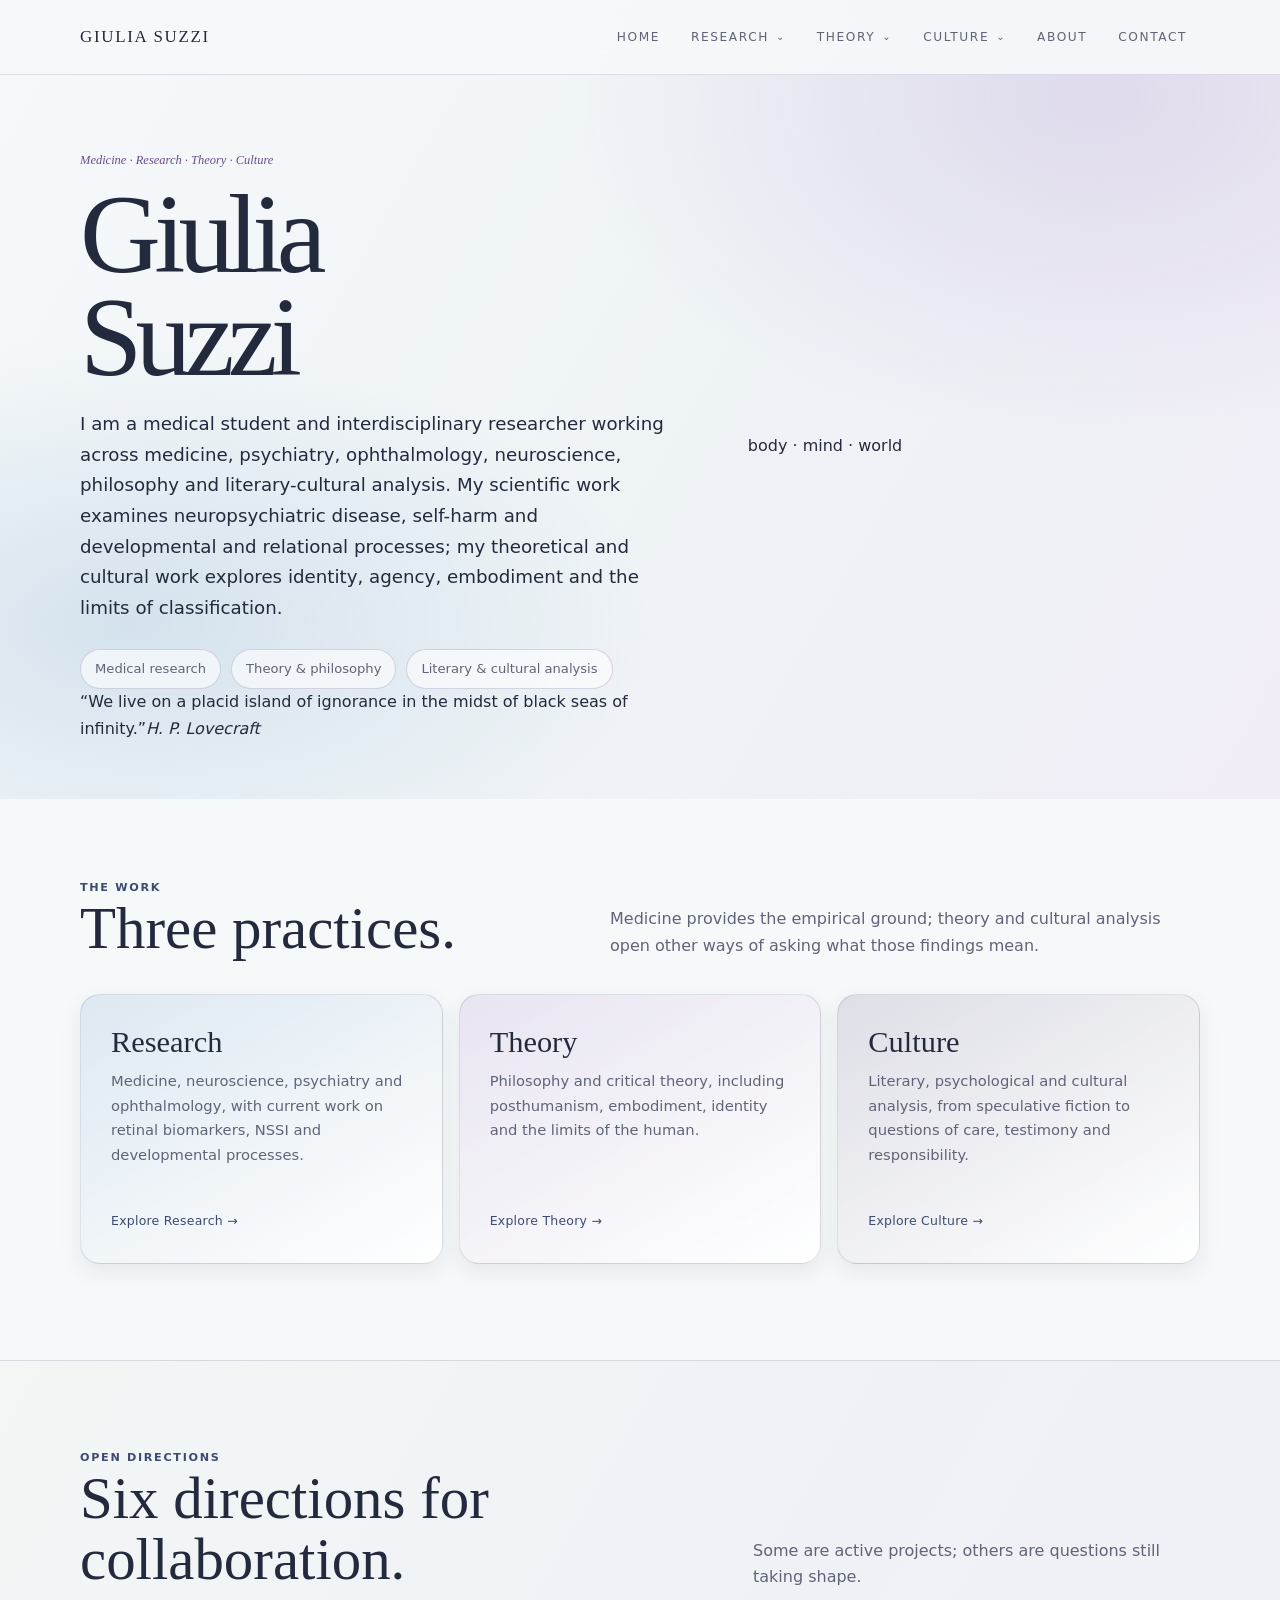
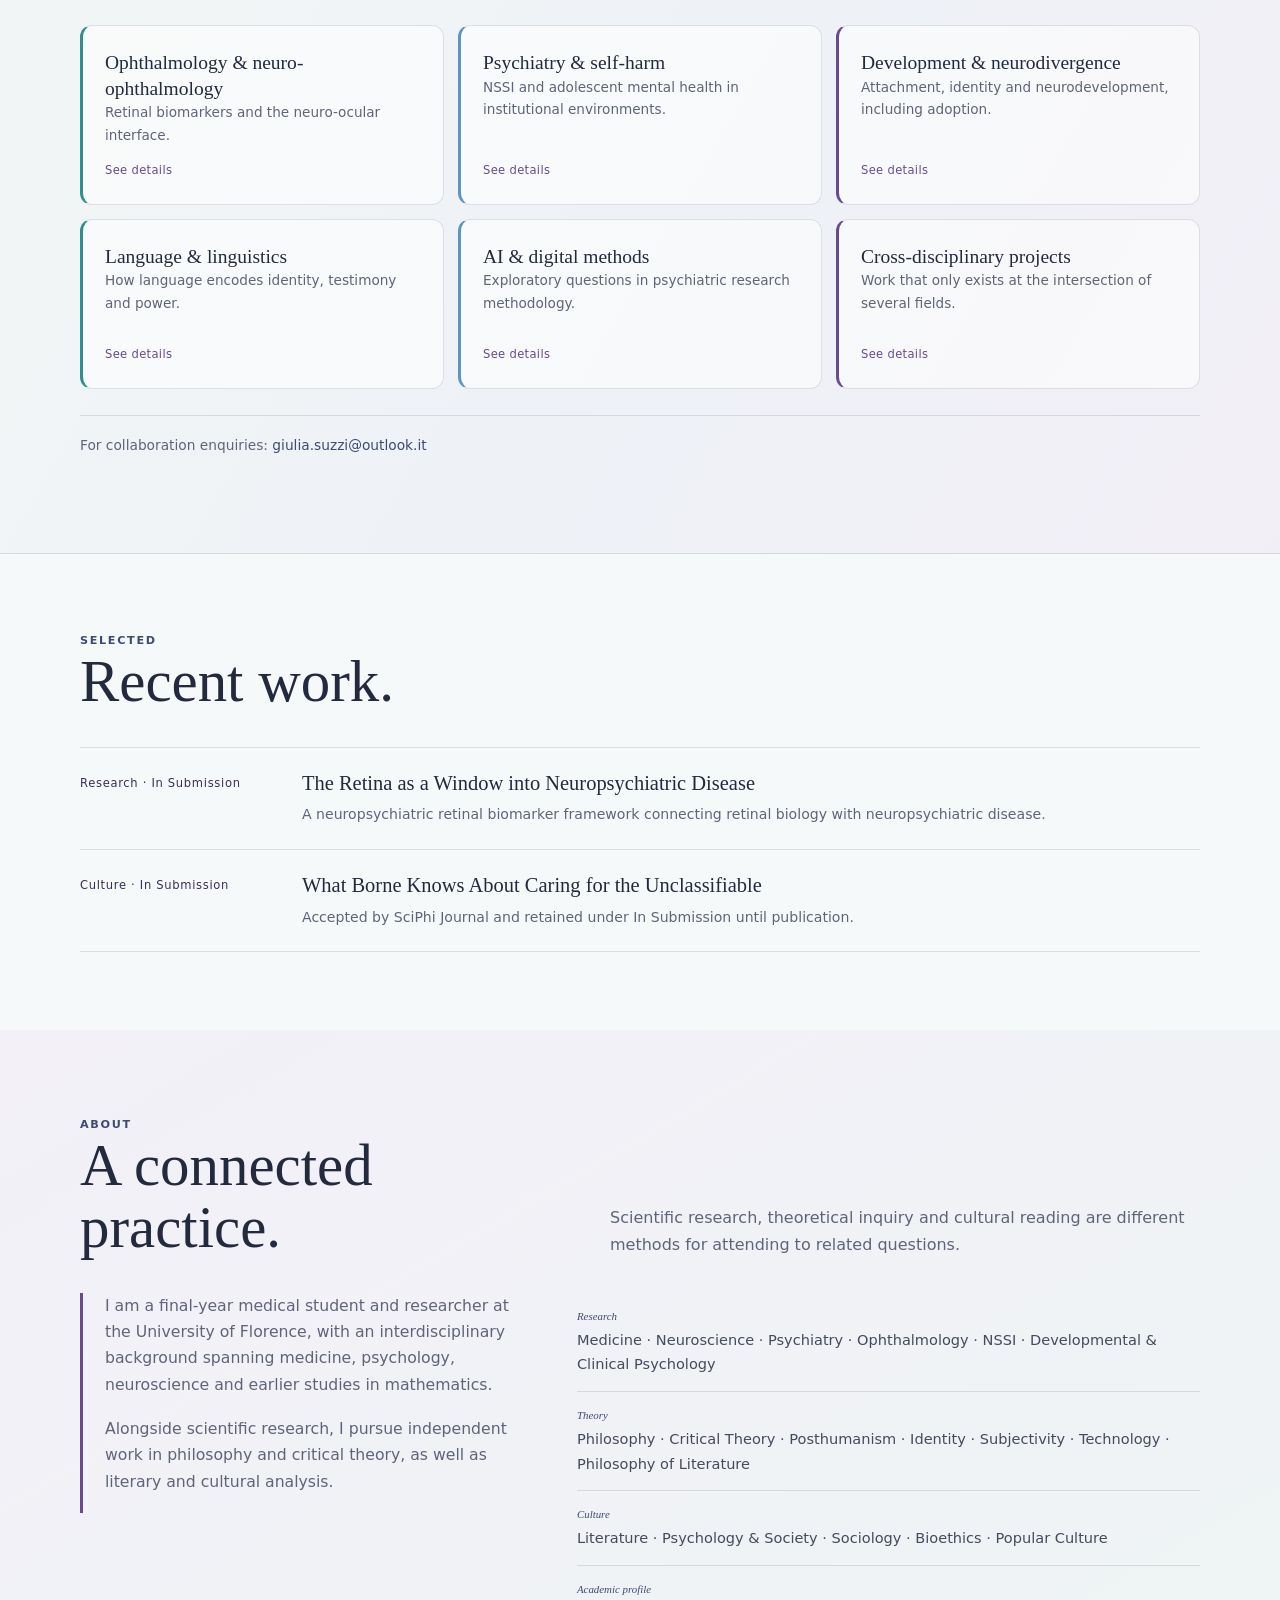
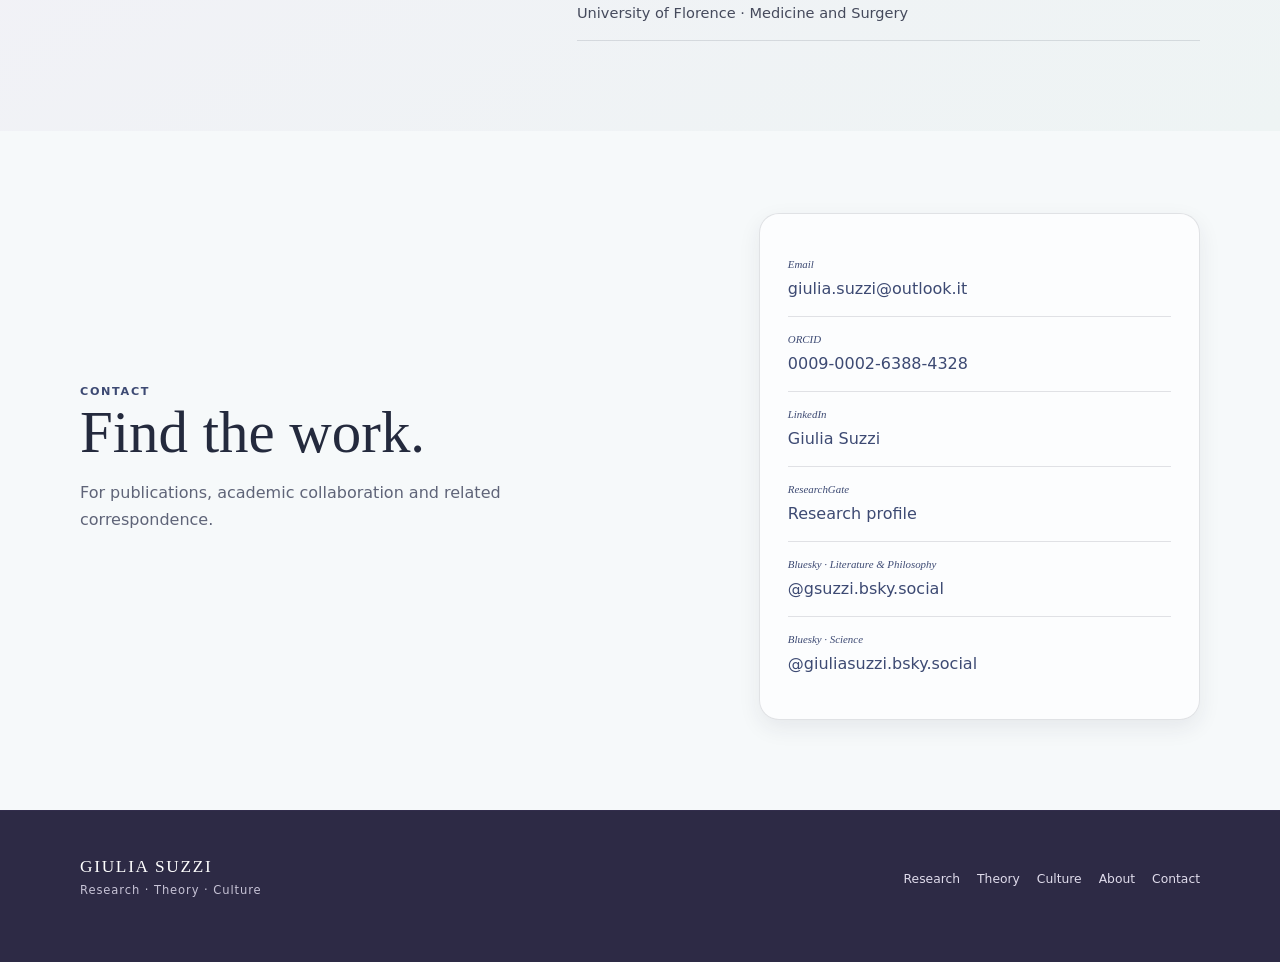
==== commit 1b589f44: "Add files via upload" ====
--- a/index.html
+++ b/index.html
@@ -1,255 +1,53 @@
-<!doctype html><html lang="en"><head><meta charset="utf-8"><meta name="viewport" content="width=device-width,initial-scale=1"><meta name="description" content="Giulia Suzzi — Research, Theory and Culture."><title>Giulia Suzzi · Research, Theory & Culture</title><link rel="stylesheet" href="style.css"></head><body class="page-enter">
-<nav><div class="container nav-inner">
-<a class="logo" href="index.html">GIULIA SUZZI</a>
-<div class="nav-links">
+<!doctype html><html lang="en"><head><meta charset="utf-8"><meta name="viewport" content="width=device-width,initial-scale=1"><link rel="stylesheet" href="style.css"><meta name="description" content="Giulia Suzzi — Research, Theory and Culture."><title>Giulia Suzzi · Research, Theory & Culture</title></head><body class="page-enter"><nav><div class="container nav-inner"><a class="logo" href="index.html">GIULIA SUZZI</a><div class="nav-links">
 <a class="nav-home" href="index.html">HOME</a>
-<div class="nav-item"><a class="nav-button" href="research.html">RESEARCH <span class="arrow">⌄</span></a><div class="dropdown"><div class="label">Research</div><a href="research.html#published">Published</a><a href="research.html#submission">In Submission</a><a href="research.html#preprints">Preprints</a><a href="research.html#progress">Work in Progress</a></div></div>
-<div class="nav-item"><a class="nav-button" href="theory.html">THEORY <span class="arrow">⌄</span></a><div class="dropdown"><div class="label">Theory</div><a href="theory.html#published">Published</a><a href="theory.html#submission">In Submission</a><a href="theory.html#preprints">Preprints</a><a href="theory.html#progress">Work in Progress</a></div></div>
-<div class="nav-item"><a class="nav-button" href="culture.html">CULTURE <span class="arrow">⌄</span></a><div class="dropdown"><div class="label">Culture</div><a href="culture.html#published">Published</a><a href="culture.html#submission">In Submission</a><a href="culture.html#preprints">Preprints</a><a href="culture.html#progress">Work in Progress</a></div></div>
-<a class="nav-home" href="index.html#about">ABOUT</a><a class="nav-home" href="index.html#contact">CONTACT</a>
-</div></div></nav>
-
+<div class="nav-item"><a class="nav-button" href="research.html">RESEARCH <span class="arrow">⌄</span></a><div class="dropdown"><div class="label">Research</div><a href="research.html#published">Published</a><a href="research.html#preprints">Preprints</a><a href="research.html#submission">In Submission</a><a href="research.html#progress">Work in Progress</a></div></div>
+<div class="nav-item"><a class="nav-button" href="theory.html">THEORY <span class="arrow">⌄</span></a><div class="dropdown"><div class="label">Theory</div><a href="theory.html#published">Published</a><a href="theory.html#preprints">Preprints</a><a href="theory.html#submission">In Submission</a><a href="theory.html#progress">Work in Progress</a></div></div>
+<div class="nav-item"><a class="nav-button" href="culture.html">CULTURE <span class="arrow">⌄</span></a><div class="dropdown"><div class="label">Culture</div><a href="culture.html#published">Published</a><a href="culture.html#preprints">Preprints</a><a href="culture.html#submission">In Submission</a><a href="culture.html#progress">Work in Progress</a></div></div>
+<a class="nav-home" href="index.html#about">ABOUT</a><a class="nav-home" href="index.html#contact">CONTACT</a></div></div></nav>
 <main>
-<section class="hero hero-dark">
-  <div class="hero-crack" aria-hidden="true">
-    <svg viewBox="0 0 600 640" xmlns="http://www.w3.org/2000/svg">
-      <defs>
-        <linearGradient id="goldSeam" x1="0" y1="0" x2="1" y2="1">
-          <stop offset="0%" stop-color="#e7c37a"/>
-          <stop offset="45%" stop-color="#c9974f"/>
-          <stop offset="100%" stop-color="#9c6f34"/>
-        </linearGradient>
-        <radialGradient id="glow" cx="50%" cy="35%" r="60%">
-          <stop offset="0%" stop-color="#c9974f" stop-opacity=".35"/>
-          <stop offset="100%" stop-color="#c9974f" stop-opacity="0"/>
-        </radialGradient>
-      </defs>
-      <circle cx="330" cy="210" r="230" fill="url(#glow)"/>
-      <path d="M572 18 C 500 70, 470 120, 486 168 C 500 208, 452 226, 430 268 C 410 306, 360 300, 336 344 C 316 380, 340 412, 312 452 C 288 486, 310 520, 276 560 C 250 592, 262 624, 224 640"
-            fill="none" stroke="url(#goldSeam)" stroke-width="4.5" stroke-linecap="round"/>
-      <path d="M486 168 C 452 176, 420 158, 392 176 C 368 190, 356 170, 322 182"
-            fill="none" stroke="url(#goldSeam)" stroke-width="2.6" stroke-linecap="round" opacity=".85"/>
-      <path d="M430 268 C 456 282, 486 274, 512 292 C 532 304, 552 296, 574 312"
-            fill="none" stroke="url(#goldSeam)" stroke-width="2.2" stroke-linecap="round" opacity=".7"/>
-      <path d="M336 344 C 306 356, 292 340, 260 350 C 238 356, 226 340, 198 348"
-            fill="none" stroke="url(#goldSeam)" stroke-width="2" stroke-linecap="round" opacity=".6"/>
-      <path d="M312 452 C 340 462, 358 448, 388 458"
-            fill="none" stroke="url(#goldSeam)" stroke-width="1.6" stroke-linecap="round" opacity=".5"/>
-    </svg>
-  </div>
-  <div class="container hero-content">
-    <div class="eyebrow hero-in d1">Medicine, read alongside theory and culture</div>
-    <h1 class="hero-in d2">Giulia<br>Suzzi</h1>
-    <p class="hero-lede hero-in d3">A medical student and researcher working on the retina as a marker of neuropsychiatric disease, on self-harm in juvenile detention, and on how adopted people experience the absence of a biological reflection — alongside independent work in philosophy and literary analysis.</p>
-    <div class="pill-row hero-in d4"><span class="pill">Medical research</span><span class="pill">Theory &amp; philosophy</span><span class="pill">Literary &amp; cultural analysis</span></div>
-  </div>
-</section>
-
-<section class="orient">
-  <div class="container">
-    <p class="orient-text">The site follows publication status rather than topic — each of the three areas below shows what's published, submitted, preprinted or still taking shape. Further down, six directions mark where the medical, theoretical and cultural work actually overlap, each with a short brief and a live example.</p>
-  </div>
-</section>
-
-<section class="overview overview-main"><div class="container"><div class="section-head"><div><h2 class="section-title">Three practices.</h2></div></div><div class="area-grid">
-<a class="area-card research" href="research.html"><div><h3>Research</h3><p>Medicine, neuroscience and psychiatry, anchored right now in a retinal biomarker framework and two NSSI reviews moving through submission.</p></div><div class="explore">Explore Research</div></a>
-<a class="area-card theory" href="theory.html"><div><h3>Theory</h3><p>Philosophy and critical theory, read through posthumanism and embodiment in writers like Lovecraft and Peter Watts.</p></div><div class="explore">Explore Theory</div></a>
-<a class="area-card culture" href="culture.html"><div><h3>Culture</h3><p>Literary and cultural analysis, from the ethics of care in Borne to the confessional machinery of The Handmaid's Tale.</p></div><div class="explore">Explore Culture</div></a>
-</div></div></section>
-
-<section id="collaboration" class="collaboration"><div class="container"><div class="section-head"><div><h2 class="section-title">Six directions for collaboration.</h2><p class="section-intro">Some are active projects, some are still just questions I want to pursue. Click any tile for detail.</p></div></div><div class="collab-grid">
-
-<button type="button" class="collab-tile" data-modal="ophth"><div><h3>Ophthalmology &amp; neuro-ophthalmology</h3><p>Retinal biomarkers and the neuro-ocular interface.</p></div><span class="collab-cue">See details</span></button>
-
-<button type="button" class="collab-tile" data-modal="nssi"><div><h3>Psychiatry &amp; self-harm</h3><p>NSSI and adolescent mental health in institutional environments.</p></div><span class="collab-cue">See details</span></button>
-
-<button type="button" class="collab-tile" data-modal="dev"><div><h3>Development &amp; neurodivergence</h3><p>Attachment, identity and neurodevelopment, including adoption.</p></div><span class="collab-cue">See details</span></button>
-
-<button type="button" class="collab-tile" data-modal="lang"><div><h3>Language &amp; linguistics</h3><p>How language encodes identity, testimony and power.</p></div><span class="collab-cue">See details</span></button>
-
-<button type="button" class="collab-tile" data-modal="ai"><div><h3>AI &amp; digital methods</h3><p>Exploratory questions in psychiatric research methodology.</p></div><span class="collab-cue">See details</span></button>
-
-<button type="button" class="collab-tile" data-modal="cross"><div><h3>Cross-disciplinary projects</h3><p>Work that only exists at the intersection of several fields.</p></div><span class="collab-cue">See details</span></button>
-
-</div><div class="collab-note">For collaboration enquiries: <a href="mailto:giulia.suzzi@outlook.it">giulia.suzzi@outlook.it</a></div></div></section>
-
-<section class="latest"><div class="container"><div class="section-head"><div><h2 class="section-title">Recent work.</h2></div></div><div class="latest-list">
-<div class="latest-row"><div class="status">Research · In Submission</div><div><h3>The Retina as a Window into Neuropsychiatric Disease</h3><p>A neuropsychiatric retinal biomarker framework connecting retinal biology with neuropsychiatric disease.</p></div></div>
-<div class="latest-row"><div class="status">Culture · In Submission</div><div><h3>What Borne Knows About Caring for the Unclassifiable</h3><p>Accepted by SciPhi Journal, retained under In Submission until it is actually published.</p></div></div>
-</div></div></section>
-
-<section id="about" class="about-section">
-<div class="container">
-  <div class="section-head">
-    <div><h2 class="section-title">A connected practice.</h2></div>
-    <p class="section-intro">Medicine provides the empirical ground; theory and cultural analysis provide other ways of asking what those findings mean.</p>
-  </div>
-  <div class="about-layout">
-    <div class="about-quote">
-      <p>I am a final-year medical student and researcher at the University of Florence, with an interdisciplinary background spanning medicine, psychology, neuroscience and earlier studies in mathematics.</p>
-      <p>Alongside scientific research, I pursue independent work in philosophy and critical theory, as well as literary and cultural analysis.</p>
-    </div>
-    <div class="facts">
-      <div><span>Academic profile</span>University of Florence · Medicine and Surgery, final year</div>
-      <div><span>Approach</span>One question, worked through three ways: empirically, theoretically, and through cultural reading.</div>
-    </div>
-  </div>
+<section class="hero"><div class="container hero-grid"><div class="reveal">
+<div class="eyebrow">Medicine · Research · Theory · Culture</div><h1>Giulia<br>Suzzi</h1>
+<p class="hero-lede">I am a medical student and interdisciplinary researcher working across medicine, psychiatry, ophthalmology, neuroscience, philosophy and literary-cultural analysis. My scientific work examines neuropsychiatric disease, self-harm and developmental and relational processes; my theoretical and cultural work explores identity, agency, embodiment and the limits of classification.</p>
+<div class="pill-row"><span class="pill">Medical research</span><span class="pill">Theory & philosophy</span><span class="pill">Literary & cultural analysis</span></div>
+<div class="epigraph">“We live on a placid island of ignorance in the midst of black seas of infinity.”<cite>H. P. Lovecraft</cite></div>
 </div>
-</section>
-
-<section id="contact" class="contact-section">
-<div class="container contact-grid">
-  <div>
-    <h2 class="section-title">Find the work.</h2>
-    <p class="contact-lead">For publications, academic collaboration and related correspondence.</p>
-  </div>
-  <div class="contact-card contact-grid-inner">
-    <div><span>Email</span><a href="mailto:giulia.suzzi@outlook.it">giulia.suzzi@outlook.it</a></div>
-    <div><span>ORCID</span><a href="https://orcid.org/0009-0002-6388-4328" target="_blank" rel="noopener">0009-0002-6388-4328</a></div>
-    <div><span>LinkedIn</span><a href="https://www.linkedin.com/in/giulia-suzzi-097137351" target="_blank" rel="noopener">giulia-suzzi</a></div>
-    <div><span>ResearchGate</span><a href="https://www.researchgate.net/profile/Giulia-Suzzi-2" target="_blank" rel="noopener">Giulia-Suzzi-2</a></div>
-    <div><span>Bluesky — literary &amp; philosophical</span><a href="https://bsky.app/profile/gsuzzi.bsky.social" target="_blank" rel="noopener">@gsuzzi.bsky.social</a></div>
-    <div><span>Bluesky — scientific</span><a href="https://bsky.app/profile/giuliasuzzi.bsky.social" target="_blank" rel="noopener">@giuliasuzzi.bsky.social</a></div>
-  </div>
-</div>
-</section>
-</main>
-
-<footer><div class="container footer-inner"><div><div class="footer-name">GIULIA SUZZI</div><div class="footer-sub">Research · Theory · Culture</div></div><div class="footer-links"><a href="research.html">Research</a><a href="theory.html">Theory</a><a href="culture.html">Culture</a><a href="index.html#about">About</a><a href="index.html#contact">Contact</a></div></div></footer>
-
-<!-- Modal -->
-<div class="modal-backdrop" id="modal-backdrop">
-  <div class="modal" role="dialog" aria-modal="true" aria-labelledby="modal-title">
-    <button class="modal-close" id="modal-close" aria-label="Close">✕</button>
-    <div class="m-kicker" id="modal-kicker"></div>
-    <h2 id="modal-title"></h2>
-    <p class="m-desc" id="modal-desc"></p>
-    <div class="m-items" id="modal-items"></div>
-    <p class="m-open-note" id="modal-note" hidden></p>
-  </div>
-</div>
-
-<script>
-const observer = new IntersectionObserver(entries => {
-  entries.forEach(entry => {
-    if (entry.isIntersecting) {
-      entry.target.classList.add("visible");
-      observer.unobserve(entry.target);
-    }
-  });
-}, {threshold: 0.08});
-document.querySelectorAll(".reveal").forEach(el => observer.observe(el));
-
-document.querySelectorAll('a[href$=".html"], a[href*=".html#"]').forEach(link => {
-  link.addEventListener("click", event => {
-    const url = new URL(link.href, window.location.href);
-    if (url.origin === window.location.origin && url.pathname !== window.location.pathname) {
-      event.preventDefault();
-      document.body.classList.add("page-leave");
-      setTimeout(() => { window.location.href = url.href; }, 220);
-    }
-  });
-});
-
-/* Collaboration modal content — grounded in the actual portfolio.
-   Areas without a finished project are labelled honestly as open interests. */
-const collabData = {
-  ophth: {
-    kicker: "01 collaboration direction",
-    title: "Ophthalmology & Neuro-Ophthalmology",
-    desc: "Retinal biomarkers, oculomics and the neuro-ocular interface — using the eye as an accessible, imageable extension of the central nervous system to track neuropsychiatric disease and the physiological strain of spaceflight.",
-    items: [
-      { title: "The Retina as a Window into Neuropsychiatric Disease", status: "Neuropsychiatric Retinal Biomarker Framework · In Submission" },
-      { title: "Beyond the Eye: SANS, Intracranial Pressure Dynamics, and Neuropsychiatric Risk in Long-Duration Spaceflight", status: "Narrative review & framework · Work in Progress" }
-    ]
-  },
-  nssi: {
-    kicker: "02 collaboration direction",
-    title: "Psychiatry & Self-Harm",
-    desc: "Non-suicidal self-injury and adolescent psychopathology, with particular attention to institutional environments — juvenile detention above all — as risk factors in their own right rather than background context.",
-    items: [
-      { title: "When the Environment Is the Risk Factor: NSSI in Juvenile Detention", status: "Narrative review · Preprint, Zenodo" },
-      { title: "Sex Differences in the Clinical Correlates of NSSI in Adolescents", status: "Narrative review · Preprint, PsyArXiv" },
-      { title: "The Last Territory: NSSI in Juvenile Detention and the Agentive Inversion Hypothesis", status: "Theoretical proposal · Work in Progress" }
-    ]
-  },
-  dev: {
-    kicker: "03 collaboration direction",
-    title: "Development & Neurodivergence",
-    desc: "Attachment, identity formation and neurodevelopment, including how their disruption — as in adoption — shapes a person's sense of continuity with themselves.",
-    items: [
-      { title: "Genetic Mirroring in Adoptees: Toward a Formal Construct Definition, Nomological Network, and Operationalization Framework", status: "In Submission · Preprint, OSF" },
-      { title: "Disorganized Attachment, Power Exchange, and Emotion Regulation", status: "Theoretical framework · Work in Progress" }
-    ],
-    note: "Neurodivergent experience specifically is still an open direction rather than a finished project — open to collaboration."
-  },
-  lang: {
-    kicker: "04 collaboration direction",
-    title: "Language & Linguistics",
-    desc: "How language encodes identity, testimony and power — an interest that runs alongside the clinical and theoretical work rather than through a dedicated project yet.",
-    items: [],
-    note: "No dedicated project yet. If you work in this space and see an overlap with the psychiatric or theoretical work above, I'd welcome the conversation."
-  },
-  ai: {
-    kicker: "05 collaboration direction",
-    title: "AI & Digital Methods",
-    desc: "Exploratory interest in AI-related questions in psychiatric research and methodology, currently centred on non-suicidal self-injury research.",
-    items: [
-      { title: "AI applications in NSSI research", status: "Narrative review · early draft, status to be confirmed" }
-    ],
-    note: "Early-stage interest — details will be added here once the direction firms up."
-  },
-  cross: {
-    kicker: "06 collaboration direction",
-    title: "Cross-Disciplinary Projects",
-    desc: "Work that only exists at the intersection — connecting psychiatry, institutional theory and the biology of stress into a single argument.",
-    items: [
-      { title: "Bidirectional Institutional Pathogenesis in Carceral Environments", status: "Outlined · not yet drafted" }
-    ]
-  }
+<div class="hero-art reveal" aria-hidden="true"><div class="ink-orbit"></div><div class="art-ring"></div><div class="art-stem"></div><div class="art-leaf leaf1"></div><div class="art-leaf leaf2"></div><div class="art-leaf leaf3"></div><div class="art-note">body · mind · world</div></div>
+</div></section>
+<section class="overview"><div class="container"><div class="section-head reveal"><div><div class="kicker">The work</div><h2 class="section-title">Three practices.</h2></div><p class="section-intro">Medicine provides the empirical ground; theory and cultural analysis open other ways of asking what those findings mean.</p></div>
+<div class="area-grid"><a class="area-card research reveal" href="research.html"><div><h3>Research</h3><p>Medicine, neuroscience, psychiatry and ophthalmology, with current work on retinal biomarkers, NSSI and developmental processes.</p></div><div class="explore">Explore Research →</div></a>
+<a class="area-card theory reveal" href="theory.html"><div><h3>Theory</h3><p>Philosophy and critical theory, including posthumanism, embodiment, identity and the limits of the human.</p></div><div class="explore">Explore Theory →</div></a>
+<a class="area-card culture reveal" href="culture.html"><div><h3>Culture</h3><p>Literary, psychological and cultural analysis, from speculative fiction to questions of care, testimony and responsibility.</p></div><div class="explore">Explore Culture →</div></a></div></div></section>
+<section id="collaboration" class="collaboration"><div class="container"><div class="section-head reveal"><div><div class="kicker">Open directions</div><h2 class="section-title">Six directions for collaboration.</h2></div><p class="section-intro">Some are active projects; others are questions still taking shape.</p></div>
+<div class="collab-grid">
+<button class="collab-tile reveal" data-modal="ophth"><div><h3>Ophthalmology & neuro-ophthalmology</h3><p>Retinal biomarkers and the neuro-ocular interface.</p></div><span class="collab-cue">See details</span></button>
+<button class="collab-tile reveal" data-modal="nssi"><div><h3>Psychiatry & self-harm</h3><p>NSSI and adolescent mental health in institutional environments.</p></div><span class="collab-cue">See details</span></button>
+<button class="collab-tile reveal" data-modal="dev"><div><h3>Development & neurodivergence</h3><p>Attachment, identity and neurodevelopment, including adoption.</p></div><span class="collab-cue">See details</span></button>
+<button class="collab-tile reveal" data-modal="lang"><div><h3>Language & linguistics</h3><p>How language encodes identity, testimony and power.</p></div><span class="collab-cue">See details</span></button>
+<button class="collab-tile reveal" data-modal="ai"><div><h3>AI & digital methods</h3><p>Exploratory questions in psychiatric research methodology.</p></div><span class="collab-cue">See details</span></button>
+<button class="collab-tile reveal" data-modal="cross"><div><h3>Cross-disciplinary projects</h3><p>Work that only exists at the intersection of several fields.</p></div><span class="collab-cue">See details</span></button></div>
+<div class="collab-note">For collaboration enquiries: <a href="mailto:giulia.suzzi@outlook.it">giulia.suzzi@outlook.it</a></div></div></section>
+<section class="latest"><div class="container"><div class="section-head reveal"><div><div class="kicker">Selected</div><h2 class="section-title">Recent work.</h2></div></div><div class="latest-list">
+<div class="latest-row reveal"><div class="status">Research · In Submission</div><div><h3>The Retina as a Window into Neuropsychiatric Disease</h3><p>A neuropsychiatric retinal biomarker framework connecting retinal biology with neuropsychiatric disease.</p></div></div>
+<div class="latest-row reveal"><div class="status">Culture · In Submission</div><div><h3>What Borne Knows About Caring for the Unclassifiable</h3><p>Accepted by SciPhi Journal and retained under In Submission until publication.</p></div></div></div></div></section>
+<section id="about" class="about-section"><div class="container"><div class="section-head reveal"><div><div class="kicker">About</div><h2 class="section-title">A connected practice.</h2></div><p class="section-intro">Scientific research, theoretical inquiry and cultural reading are different methods for attending to related questions.</p></div>
+<div class="about-layout"><div class="about-quote reveal"><p>I am a final-year medical student and researcher at the University of Florence, with an interdisciplinary background spanning medicine, psychology, neuroscience and earlier studies in mathematics.</p><p>Alongside scientific research, I pursue independent work in philosophy and critical theory, as well as literary and cultural analysis.</p></div>
+<div class="facts reveal"><div><span>Research</span>Medicine · Neuroscience · Psychiatry · Ophthalmology · NSSI · Developmental & Clinical Psychology</div><div><span>Theory</span>Philosophy · Critical Theory · Posthumanism · Identity · Subjectivity · Technology · Philosophy of Literature</div><div><span>Culture</span>Literature · Psychology & Society · Sociology · Bioethics · Popular Culture</div><div><span>Academic profile</span>University of Florence · Medicine and Surgery</div></div></div></div></section>
+<section id="contact" class="contact-section"><div class="container contact-grid"><div class="reveal"><div class="kicker">Contact</div><h2 class="section-title">Find the work.</h2><p class="contact-lead">For publications, academic collaboration and related correspondence.</p></div>
+<div class="contact-card reveal"><div><span>Email</span><a href="mailto:giulia.suzzi@outlook.it">giulia.suzzi@outlook.it</a></div><div><span>ORCID</span><a href="https://orcid.org/0009-0002-6388-4328" target="_blank" rel="noopener">0009-0002-6388-4328</a></div><div><span>LinkedIn</span><a href="https://www.linkedin.com/in/giulia-suzzi-097137351" target="_blank" rel="noopener">Giulia Suzzi</a></div><div><span>ResearchGate</span><a href="https://www.researchgate.net/profile/Giulia-Suzzi-2" target="_blank" rel="noopener">Research profile</a></div><div><span>Bluesky · Literature & Philosophy</span><a href="https://bsky.app/profile/gsuzzi.bsky.social" target="_blank" rel="noopener">@gsuzzi.bsky.social</a></div><div><span>Bluesky · Science</span><a href="https://bsky.app/profile/giuliasuzzi.bsky.social" target="_blank" rel="noopener">@giuliasuzzi.bsky.social</a></div></div></div></section>
+</main><footer><div class="container footer-inner"><div><div class="footer-name">GIULIA SUZZI</div><div class="footer-sub">Research · Theory · Culture</div></div><div class="footer-links"><a href="research.html">Research</a><a href="theory.html">Theory</a><a href="culture.html">Culture</a><a href="index.html#about">About</a><a href="index.html#contact">Contact</a></div></div></footer><div class="modal-backdrop" id="modal-backdrop"><div class="modal" role="dialog" aria-modal="true" aria-labelledby="modal-title"><button class="modal-close" id="modal-close" aria-label="Close">×</button><div class="m-kicker" id="modal-kicker"></div><h2 id="modal-title"></h2><p class="m-desc" id="modal-desc"></p><div class="m-items" id="modal-items"></div><p class="m-open-note" id="modal-note" hidden></p></div></div><script>
+const data={
+ophth:{k:"01 collaboration direction",t:"Ophthalmology & Neuro-Ophthalmology",d:"Retinal biomarkers, oculomics and the neuro-ocular interface — using the eye as an accessible, imageable extension of the central nervous system to investigate neuropsychiatric disease and the physiological strain of spaceflight.",i:[["The Retina as a Window into Neuropsychiatric Disease","Neuropsychiatric Retinal Biomarker Framework · In Submission"],["Beyond the Eye: SANS, Intracranial Pressure Dynamics, and Neuropsychiatric Risk in Long-Duration Spaceflight","Narrative review & framework · Work in Progress"]]},
+nssi:{k:"02 collaboration direction",t:"Psychiatry & Self-Harm",d:"Non-suicidal self-injury and adolescent psychopathology, with particular attention to institutional environments — juvenile detention above all — as risk factors in their own right rather than background context.",i:[["When the Environment Is the Risk Factor: NSSI in Juvenile Detention","Narrative review · Preprint, Zenodo"],["Sex Differences in the Clinical Correlates of NSSI in Adolescents","Narrative review · Preprint, PsyArXiv"],["The Last Territory: NSSI in Juvenile Detention and the Agentive Inversion Hypothesis","Theoretical proposal · Work in Progress"]]},
+dev:{k:"03 collaboration direction",t:"Development & Neurodivergence",d:"Attachment, identity formation and neurodevelopment, including how their disruption — as in adoption — shapes a person's sense of continuity with themselves.",i:[["Genetic Mirroring in Adoptees: Toward a Formal Construct Definition, Nomological Network, and Operationalization Framework","In Submission · Preprint, OSF"],["Disorganized Attachment, Power Exchange, and Emotion Regulation","Theoretical framework · Work in Progress"]],n:"Neurodivergent experience specifically remains an open direction rather than a finished project."},
+lang:{k:"04 collaboration direction",t:"Language & Linguistics",d:"How language encodes identity, testimony and power — an interest that runs alongside the clinical and theoretical work rather than through a dedicated project yet.",i:[],n:"No dedicated project yet; open to conversations where linguistic work overlaps with psychiatric or theoretical questions."},
+ai:{k:"05 collaboration direction",t:"AI & Digital Methods",d:"Exploratory interest in AI-related questions in psychiatric research and methodology, currently centred on non-suicidal self-injury research.",i:[],n:"This remains an exploratory direction rather than a finished project."},
+cross:{k:"06 collaboration direction",t:"Cross-disciplinary Projects",d:"Projects that emerge only when medical, psychological, philosophical and cultural questions are treated as connected rather than separated into disciplinary silos.",i:[["Genetic Mirroring as a Biological Scaffold for Identity","Developmental / theoretical continuation · Work in Progress"],["The Last Territory","NSSI · institutional environment · theoretical proposal"]]}
 };
-
-const backdrop = document.getElementById('modal-backdrop');
-const mKicker = document.getElementById('modal-kicker');
-const mTitle = document.getElementById('modal-title');
-const mDesc = document.getElementById('modal-desc');
-const mItems = document.getElementById('modal-items');
-const mNote = document.getElementById('modal-note');
-let lastFocused = null;
-
-function openModal(key){
-  const d = collabData[key];
-  if(!d) return;
-  mKicker.textContent = d.kicker;
-  mTitle.textContent = d.title;
-  mDesc.textContent = d.desc;
-  mItems.innerHTML = '';
-  d.items.forEach(it => {
-    const div = document.createElement('div');
-    div.className = 'm-item';
-    div.innerHTML = '<div class="m-title"></div><div class="m-status"></div>';
-    div.querySelector('.m-title').textContent = it.title;
-    div.querySelector('.m-status').textContent = it.status;
-    mItems.appendChild(div);
-  });
-  if(d.note){ mNote.textContent = d.note; mNote.hidden = false; } else { mNote.hidden = true; }
-  lastFocused = document.activeElement;
-  backdrop.classList.add('open');
-  document.getElementById('modal-close').focus();
-  document.addEventListener('keydown', onModalKeydown);
-}
-function closeModal(){
-  backdrop.classList.remove('open');
-  document.removeEventListener('keydown', onModalKeydown);
-  if(lastFocused) lastFocused.focus();
-}
-function onModalKeydown(e){
-  if(e.key === 'Escape') closeModal();
-}
-document.querySelectorAll('.collab-tile').forEach(btn => {
-  btn.addEventListener('click', () => openModal(btn.dataset.modal));
-});
-document.getElementById('modal-close').addEventListener('click', closeModal);
-backdrop.addEventListener('click', e => { if(e.target === backdrop) closeModal(); });
-</script>
-</body></html>
+const backdrop=document.getElementById("modal-backdrop");
+function openModal(key){const x=data[key];document.getElementById("modal-kicker").textContent=x.k;document.getElementById("modal-title").textContent=x.t;document.getElementById("modal-desc").textContent=x.d;document.getElementById("modal-items").innerHTML=x.i.map(a=>'<div class="m-item"><div class="m-title">'+a[0]+'</div><div class="m-status">'+a[1]+'</div></div>').join("");const n=document.getElementById("modal-note");n.textContent=x.n||"";n.hidden=!x.n;backdrop.classList.add("open");document.body.style.overflow="hidden"}
+function closeModal(){backdrop.classList.remove("open");document.body.style.overflow=""}
+document.querySelectorAll(".collab-tile").forEach(b=>b.addEventListener("click",()=>openModal(b.dataset.modal)));
+document.getElementById("modal-close").addEventListener("click",closeModal);
+backdrop.addEventListener("click",e=>{if(e.target===backdrop)closeModal()});document.addEventListener("keydown",e=>{if(e.key==="Escape")closeModal()});
+const observer=new IntersectionObserver(es=>es.forEach(e=>{if(e.isIntersecting){e.target.classList.add("visible");observer.unobserve(e.target)}}),{threshold:.08});document.querySelectorAll(".reveal").forEach(e=>observer.observe(e));
+</script></body></html>
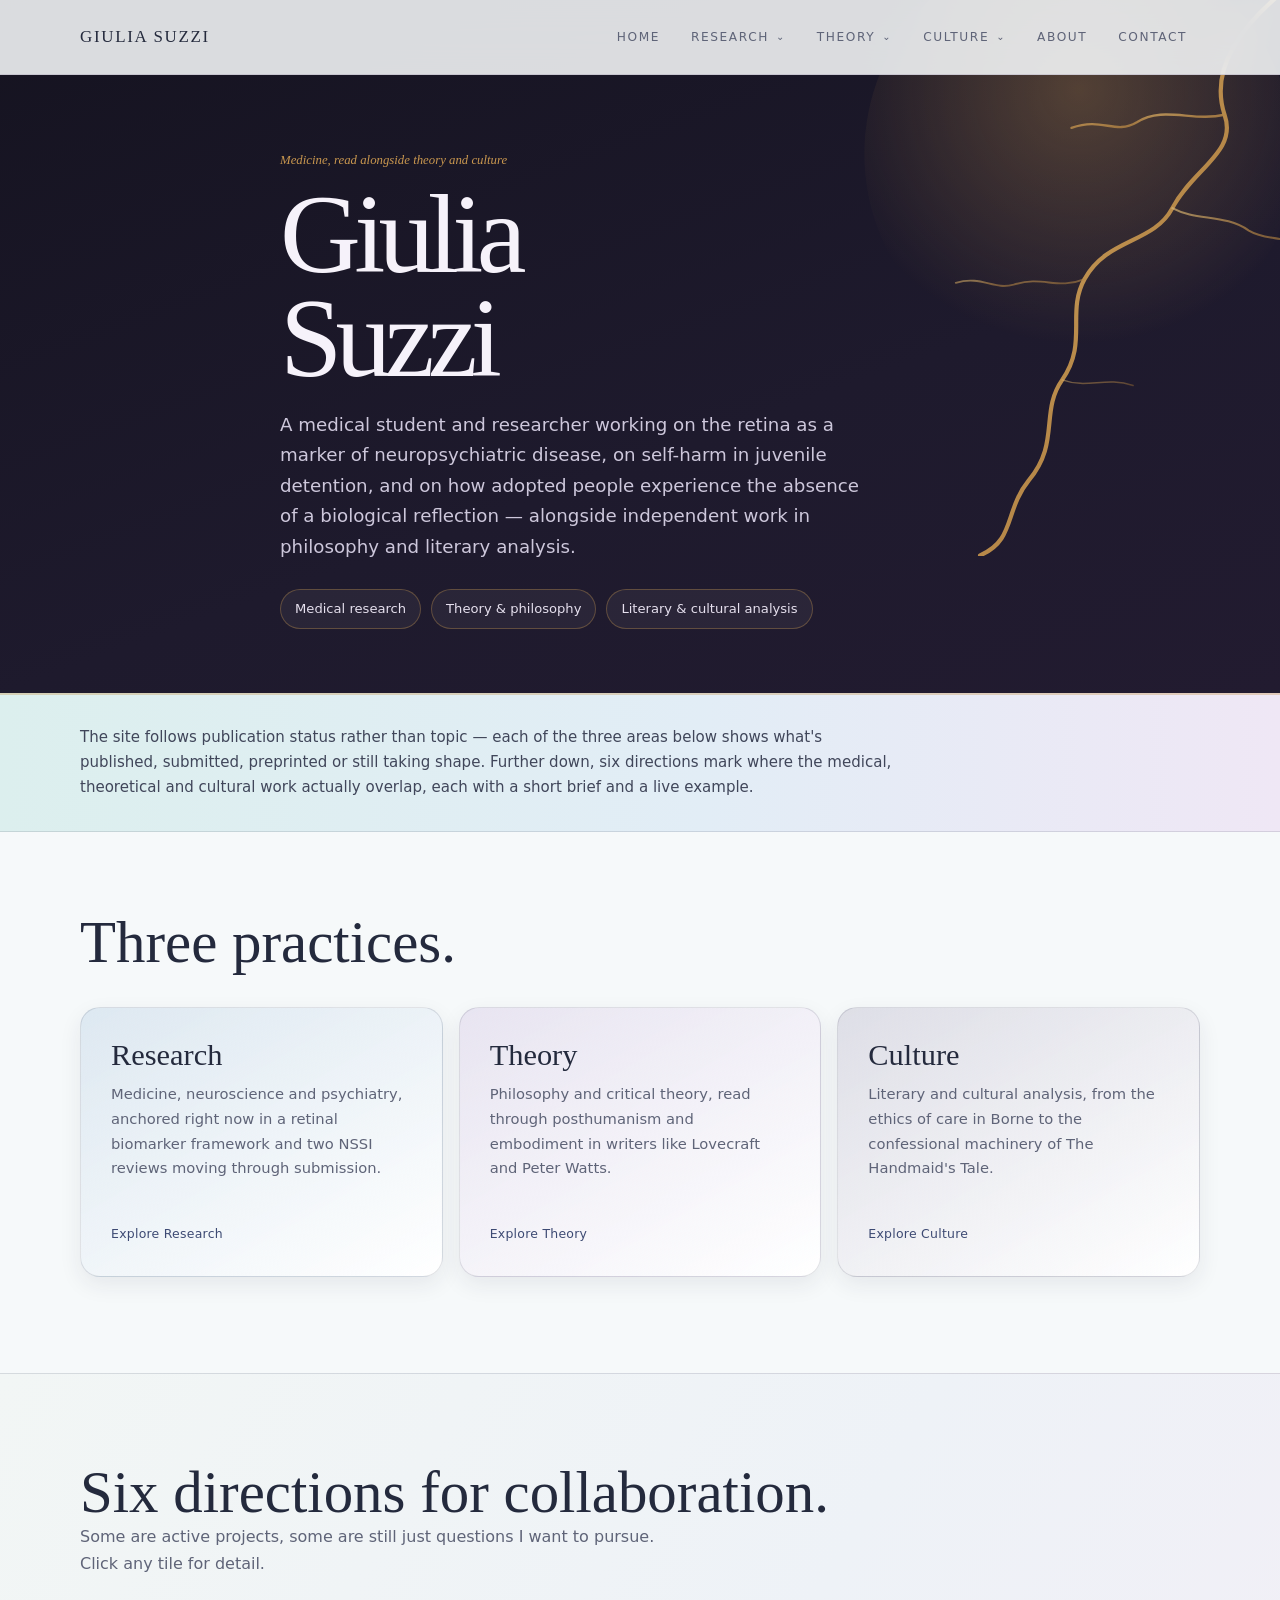
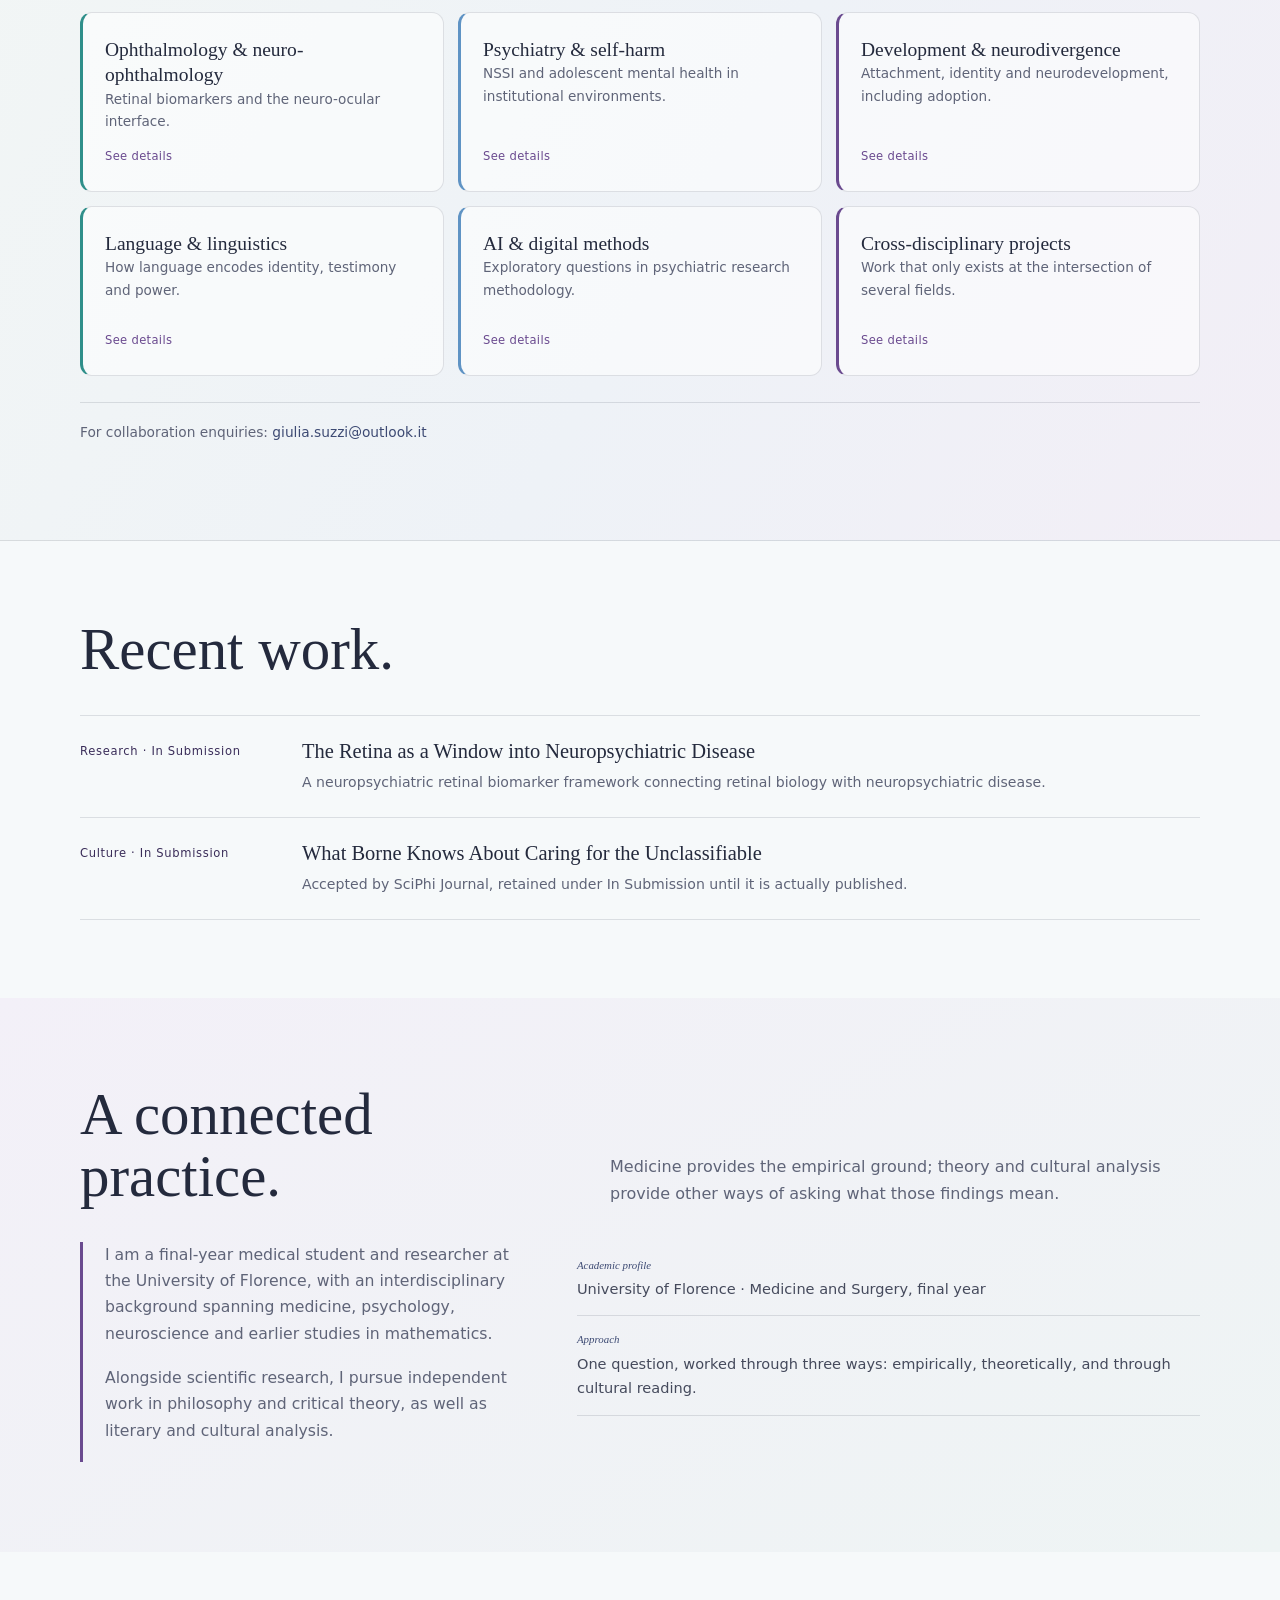
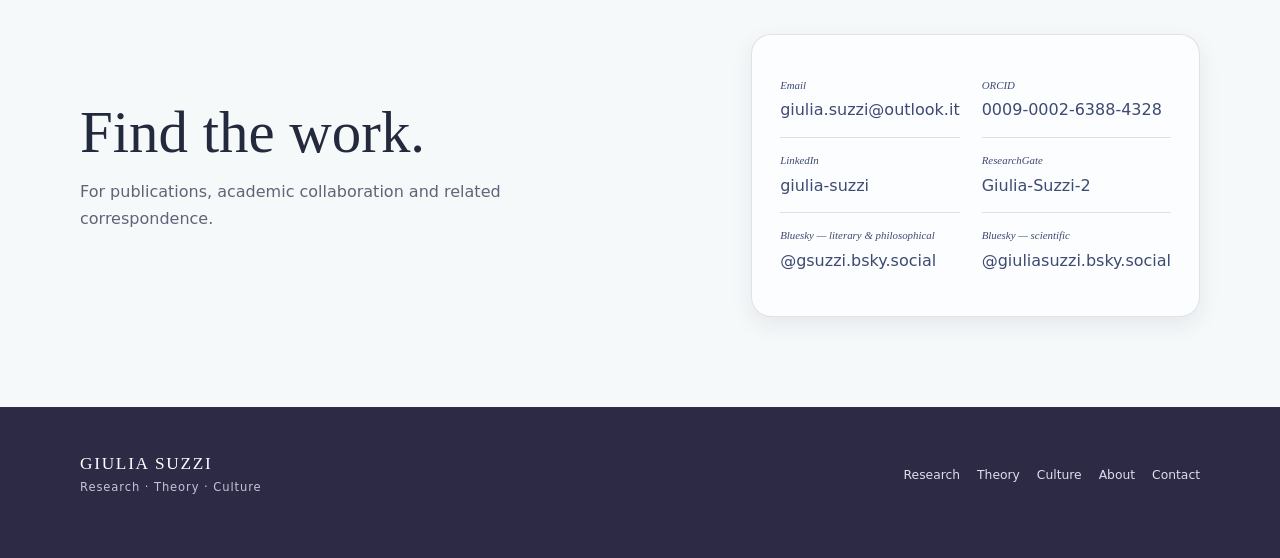
==== commit 4724a71d: "Add files via upload" ====
--- a/index.html
+++ b/index.html
@@ -1,53 +1,255 @@
-<!doctype html><html lang="en"><head><meta charset="utf-8"><meta name="viewport" content="width=device-width,initial-scale=1"><link rel="stylesheet" href="style.css"><meta name="description" content="Giulia Suzzi — Research, Theory and Culture."><title>Giulia Suzzi · Research, Theory & Culture</title></head><body class="page-enter"><nav><div class="container nav-inner"><a class="logo" href="index.html">GIULIA SUZZI</a><div class="nav-links">
+<!doctype html><html lang="en"><head><meta charset="utf-8"><meta name="viewport" content="width=device-width,initial-scale=1"><meta name="description" content="Giulia Suzzi — Research, Theory and Culture."><title>Giulia Suzzi · Research, Theory & Culture</title><link rel="stylesheet" href="style.css"></head><body class="page-enter">
+<nav><div class="container nav-inner">
+<a class="logo" href="index.html">GIULIA SUZZI</a>
+<div class="nav-links">
 <a class="nav-home" href="index.html">HOME</a>
-<div class="nav-item"><a class="nav-button" href="research.html">RESEARCH <span class="arrow">⌄</span></a><div class="dropdown"><div class="label">Research</div><a href="research.html#published">Published</a><a href="research.html#preprints">Preprints</a><a href="research.html#submission">In Submission</a><a href="research.html#progress">Work in Progress</a></div></div>
-<div class="nav-item"><a class="nav-button" href="theory.html">THEORY <span class="arrow">⌄</span></a><div class="dropdown"><div class="label">Theory</div><a href="theory.html#published">Published</a><a href="theory.html#preprints">Preprints</a><a href="theory.html#submission">In Submission</a><a href="theory.html#progress">Work in Progress</a></div></div>
-<div class="nav-item"><a class="nav-button" href="culture.html">CULTURE <span class="arrow">⌄</span></a><div class="dropdown"><div class="label">Culture</div><a href="culture.html#published">Published</a><a href="culture.html#preprints">Preprints</a><a href="culture.html#submission">In Submission</a><a href="culture.html#progress">Work in Progress</a></div></div>
-<a class="nav-home" href="index.html#about">ABOUT</a><a class="nav-home" href="index.html#contact">CONTACT</a></div></div></nav>
+<div class="nav-item"><a class="nav-button" href="research.html">RESEARCH <span class="arrow">⌄</span></a><div class="dropdown"><div class="label">Research</div><a href="research.html#published">Published</a><a href="research.html#submission">In Submission</a><a href="research.html#preprints">Preprints</a><a href="research.html#progress">Work in Progress</a></div></div>
+<div class="nav-item"><a class="nav-button" href="theory.html">THEORY <span class="arrow">⌄</span></a><div class="dropdown"><div class="label">Theory</div><a href="theory.html#published">Published</a><a href="theory.html#submission">In Submission</a><a href="theory.html#preprints">Preprints</a><a href="theory.html#progress">Work in Progress</a></div></div>
+<div class="nav-item"><a class="nav-button" href="culture.html">CULTURE <span class="arrow">⌄</span></a><div class="dropdown"><div class="label">Culture</div><a href="culture.html#published">Published</a><a href="culture.html#submission">In Submission</a><a href="culture.html#preprints">Preprints</a><a href="culture.html#progress">Work in Progress</a></div></div>
+<a class="nav-home" href="index.html#about">ABOUT</a><a class="nav-home" href="index.html#contact">CONTACT</a>
+</div></div></nav>
+
 <main>
-<section class="hero"><div class="container hero-grid"><div class="reveal">
-<div class="eyebrow">Medicine · Research · Theory · Culture</div><h1>Giulia<br>Suzzi</h1>
-<p class="hero-lede">I am a medical student and interdisciplinary researcher working across medicine, psychiatry, ophthalmology, neuroscience, philosophy and literary-cultural analysis. My scientific work examines neuropsychiatric disease, self-harm and developmental and relational processes; my theoretical and cultural work explores identity, agency, embodiment and the limits of classification.</p>
-<div class="pill-row"><span class="pill">Medical research</span><span class="pill">Theory & philosophy</span><span class="pill">Literary & cultural analysis</span></div>
-<div class="epigraph">“We live on a placid island of ignorance in the midst of black seas of infinity.”<cite>H. P. Lovecraft</cite></div>
+<section class="hero hero-dark">
+  <div class="hero-crack" aria-hidden="true">
+    <svg viewBox="0 0 600 640" xmlns="http://www.w3.org/2000/svg">
+      <defs>
+        <linearGradient id="goldSeam" x1="0" y1="0" x2="1" y2="1">
+          <stop offset="0%" stop-color="#e7c37a"/>
+          <stop offset="45%" stop-color="#c9974f"/>
+          <stop offset="100%" stop-color="#9c6f34"/>
+        </linearGradient>
+        <radialGradient id="glow" cx="50%" cy="35%" r="60%">
+          <stop offset="0%" stop-color="#c9974f" stop-opacity=".35"/>
+          <stop offset="100%" stop-color="#c9974f" stop-opacity="0"/>
+        </radialGradient>
+      </defs>
+      <circle cx="330" cy="210" r="230" fill="url(#glow)"/>
+      <path d="M572 18 C 500 70, 470 120, 486 168 C 500 208, 452 226, 430 268 C 410 306, 360 300, 336 344 C 316 380, 340 412, 312 452 C 288 486, 310 520, 276 560 C 250 592, 262 624, 224 640"
+            fill="none" stroke="url(#goldSeam)" stroke-width="4.5" stroke-linecap="round"/>
+      <path d="M486 168 C 452 176, 420 158, 392 176 C 368 190, 356 170, 322 182"
+            fill="none" stroke="url(#goldSeam)" stroke-width="2.6" stroke-linecap="round" opacity=".85"/>
+      <path d="M430 268 C 456 282, 486 274, 512 292 C 532 304, 552 296, 574 312"
+            fill="none" stroke="url(#goldSeam)" stroke-width="2.2" stroke-linecap="round" opacity=".7"/>
+      <path d="M336 344 C 306 356, 292 340, 260 350 C 238 356, 226 340, 198 348"
+            fill="none" stroke="url(#goldSeam)" stroke-width="2" stroke-linecap="round" opacity=".6"/>
+      <path d="M312 452 C 340 462, 358 448, 388 458"
+            fill="none" stroke="url(#goldSeam)" stroke-width="1.6" stroke-linecap="round" opacity=".5"/>
+    </svg>
+  </div>
+  <div class="container hero-content">
+    <div class="eyebrow hero-in d1">Medicine, read alongside theory and culture</div>
+    <h1 class="hero-in d2">Giulia<br>Suzzi</h1>
+    <p class="hero-lede hero-in d3">A medical student and researcher working on the retina as a marker of neuropsychiatric disease, on self-harm in juvenile detention, and on how adopted people experience the absence of a biological reflection — alongside independent work in philosophy and literary analysis.</p>
+    <div class="pill-row hero-in d4"><span class="pill">Medical research</span><span class="pill">Theory &amp; philosophy</span><span class="pill">Literary &amp; cultural analysis</span></div>
+  </div>
+</section>
+
+<section class="orient">
+  <div class="container">
+    <p class="orient-text">The site follows publication status rather than topic — each of the three areas below shows what's published, submitted, preprinted or still taking shape. Further down, six directions mark where the medical, theoretical and cultural work actually overlap, each with a short brief and a live example.</p>
+  </div>
+</section>
+
+<section class="overview overview-main"><div class="container"><div class="section-head"><div><h2 class="section-title">Three practices.</h2></div></div><div class="area-grid">
+<a class="area-card research" href="research.html"><div><h3>Research</h3><p>Medicine, neuroscience and psychiatry, anchored right now in a retinal biomarker framework and two NSSI reviews moving through submission.</p></div><div class="explore">Explore Research</div></a>
+<a class="area-card theory" href="theory.html"><div><h3>Theory</h3><p>Philosophy and critical theory, read through posthumanism and embodiment in writers like Lovecraft and Peter Watts.</p></div><div class="explore">Explore Theory</div></a>
+<a class="area-card culture" href="culture.html"><div><h3>Culture</h3><p>Literary and cultural analysis, from the ethics of care in Borne to the confessional machinery of The Handmaid's Tale.</p></div><div class="explore">Explore Culture</div></a>
+</div></div></section>
+
+<section id="collaboration" class="collaboration"><div class="container"><div class="section-head"><div><h2 class="section-title">Six directions for collaboration.</h2><p class="section-intro">Some are active projects, some are still just questions I want to pursue. Click any tile for detail.</p></div></div><div class="collab-grid">
+
+<button type="button" class="collab-tile" data-modal="ophth"><div><h3>Ophthalmology &amp; neuro-ophthalmology</h3><p>Retinal biomarkers and the neuro-ocular interface.</p></div><span class="collab-cue">See details</span></button>
+
+<button type="button" class="collab-tile" data-modal="nssi"><div><h3>Psychiatry &amp; self-harm</h3><p>NSSI and adolescent mental health in institutional environments.</p></div><span class="collab-cue">See details</span></button>
+
+<button type="button" class="collab-tile" data-modal="dev"><div><h3>Development &amp; neurodivergence</h3><p>Attachment, identity and neurodevelopment, including adoption.</p></div><span class="collab-cue">See details</span></button>
+
+<button type="button" class="collab-tile" data-modal="lang"><div><h3>Language &amp; linguistics</h3><p>How language encodes identity, testimony and power.</p></div><span class="collab-cue">See details</span></button>
+
+<button type="button" class="collab-tile" data-modal="ai"><div><h3>AI &amp; digital methods</h3><p>Exploratory questions in psychiatric research methodology.</p></div><span class="collab-cue">See details</span></button>
+
+<button type="button" class="collab-tile" data-modal="cross"><div><h3>Cross-disciplinary projects</h3><p>Work that only exists at the intersection of several fields.</p></div><span class="collab-cue">See details</span></button>
+
+</div><div class="collab-note">For collaboration enquiries: <a href="mailto:giulia.suzzi@outlook.it">giulia.suzzi@outlook.it</a></div></div></section>
+
+<section class="latest"><div class="container"><div class="section-head"><div><h2 class="section-title">Recent work.</h2></div></div><div class="latest-list">
+<div class="latest-row"><div class="status">Research · In Submission</div><div><h3>The Retina as a Window into Neuropsychiatric Disease</h3><p>A neuropsychiatric retinal biomarker framework connecting retinal biology with neuropsychiatric disease.</p></div></div>
+<div class="latest-row"><div class="status">Culture · In Submission</div><div><h3>What Borne Knows About Caring for the Unclassifiable</h3><p>Accepted by SciPhi Journal, retained under In Submission until it is actually published.</p></div></div>
+</div></div></section>
+
+<section id="about" class="about-section">
+<div class="container">
+  <div class="section-head">
+    <div><h2 class="section-title">A connected practice.</h2></div>
+    <p class="section-intro">Medicine provides the empirical ground; theory and cultural analysis provide other ways of asking what those findings mean.</p>
+  </div>
+  <div class="about-layout">
+    <div class="about-quote">
+      <p>I am a final-year medical student and researcher at the University of Florence, with an interdisciplinary background spanning medicine, psychology, neuroscience and earlier studies in mathematics.</p>
+      <p>Alongside scientific research, I pursue independent work in philosophy and critical theory, as well as literary and cultural analysis.</p>
+    </div>
+    <div class="facts">
+      <div><span>Academic profile</span>University of Florence · Medicine and Surgery, final year</div>
+      <div><span>Approach</span>One question, worked through three ways: empirically, theoretically, and through cultural reading.</div>
+    </div>
+  </div>
 </div>
-<div class="hero-art reveal" aria-hidden="true"><div class="ink-orbit"></div><div class="art-ring"></div><div class="art-stem"></div><div class="art-leaf leaf1"></div><div class="art-leaf leaf2"></div><div class="art-leaf leaf3"></div><div class="art-note">body · mind · world</div></div>
-</div></section>
-<section class="overview"><div class="container"><div class="section-head reveal"><div><div class="kicker">The work</div><h2 class="section-title">Three practices.</h2></div><p class="section-intro">Medicine provides the empirical ground; theory and cultural analysis open other ways of asking what those findings mean.</p></div>
-<div class="area-grid"><a class="area-card research reveal" href="research.html"><div><h3>Research</h3><p>Medicine, neuroscience, psychiatry and ophthalmology, with current work on retinal biomarkers, NSSI and developmental processes.</p></div><div class="explore">Explore Research →</div></a>
-<a class="area-card theory reveal" href="theory.html"><div><h3>Theory</h3><p>Philosophy and critical theory, including posthumanism, embodiment, identity and the limits of the human.</p></div><div class="explore">Explore Theory →</div></a>
-<a class="area-card culture reveal" href="culture.html"><div><h3>Culture</h3><p>Literary, psychological and cultural analysis, from speculative fiction to questions of care, testimony and responsibility.</p></div><div class="explore">Explore Culture →</div></a></div></div></section>
-<section id="collaboration" class="collaboration"><div class="container"><div class="section-head reveal"><div><div class="kicker">Open directions</div><h2 class="section-title">Six directions for collaboration.</h2></div><p class="section-intro">Some are active projects; others are questions still taking shape.</p></div>
-<div class="collab-grid">
-<button class="collab-tile reveal" data-modal="ophth"><div><h3>Ophthalmology & neuro-ophthalmology</h3><p>Retinal biomarkers and the neuro-ocular interface.</p></div><span class="collab-cue">See details</span></button>
-<button class="collab-tile reveal" data-modal="nssi"><div><h3>Psychiatry & self-harm</h3><p>NSSI and adolescent mental health in institutional environments.</p></div><span class="collab-cue">See details</span></button>
-<button class="collab-tile reveal" data-modal="dev"><div><h3>Development & neurodivergence</h3><p>Attachment, identity and neurodevelopment, including adoption.</p></div><span class="collab-cue">See details</span></button>
-<button class="collab-tile reveal" data-modal="lang"><div><h3>Language & linguistics</h3><p>How language encodes identity, testimony and power.</p></div><span class="collab-cue">See details</span></button>
-<button class="collab-tile reveal" data-modal="ai"><div><h3>AI & digital methods</h3><p>Exploratory questions in psychiatric research methodology.</p></div><span class="collab-cue">See details</span></button>
-<button class="collab-tile reveal" data-modal="cross"><div><h3>Cross-disciplinary projects</h3><p>Work that only exists at the intersection of several fields.</p></div><span class="collab-cue">See details</span></button></div>
-<div class="collab-note">For collaboration enquiries: <a href="mailto:giulia.suzzi@outlook.it">giulia.suzzi@outlook.it</a></div></div></section>
-<section class="latest"><div class="container"><div class="section-head reveal"><div><div class="kicker">Selected</div><h2 class="section-title">Recent work.</h2></div></div><div class="latest-list">
-<div class="latest-row reveal"><div class="status">Research · In Submission</div><div><h3>The Retina as a Window into Neuropsychiatric Disease</h3><p>A neuropsychiatric retinal biomarker framework connecting retinal biology with neuropsychiatric disease.</p></div></div>
-<div class="latest-row reveal"><div class="status">Culture · In Submission</div><div><h3>What Borne Knows About Caring for the Unclassifiable</h3><p>Accepted by SciPhi Journal and retained under In Submission until publication.</p></div></div></div></div></section>
-<section id="about" class="about-section"><div class="container"><div class="section-head reveal"><div><div class="kicker">About</div><h2 class="section-title">A connected practice.</h2></div><p class="section-intro">Scientific research, theoretical inquiry and cultural reading are different methods for attending to related questions.</p></div>
-<div class="about-layout"><div class="about-quote reveal"><p>I am a final-year medical student and researcher at the University of Florence, with an interdisciplinary background spanning medicine, psychology, neuroscience and earlier studies in mathematics.</p><p>Alongside scientific research, I pursue independent work in philosophy and critical theory, as well as literary and cultural analysis.</p></div>
-<div class="facts reveal"><div><span>Research</span>Medicine · Neuroscience · Psychiatry · Ophthalmology · NSSI · Developmental & Clinical Psychology</div><div><span>Theory</span>Philosophy · Critical Theory · Posthumanism · Identity · Subjectivity · Technology · Philosophy of Literature</div><div><span>Culture</span>Literature · Psychology & Society · Sociology · Bioethics · Popular Culture</div><div><span>Academic profile</span>University of Florence · Medicine and Surgery</div></div></div></div></section>
-<section id="contact" class="contact-section"><div class="container contact-grid"><div class="reveal"><div class="kicker">Contact</div><h2 class="section-title">Find the work.</h2><p class="contact-lead">For publications, academic collaboration and related correspondence.</p></div>
-<div class="contact-card reveal"><div><span>Email</span><a href="mailto:giulia.suzzi@outlook.it">giulia.suzzi@outlook.it</a></div><div><span>ORCID</span><a href="https://orcid.org/0009-0002-6388-4328" target="_blank" rel="noopener">0009-0002-6388-4328</a></div><div><span>LinkedIn</span><a href="https://www.linkedin.com/in/giulia-suzzi-097137351" target="_blank" rel="noopener">Giulia Suzzi</a></div><div><span>ResearchGate</span><a href="https://www.researchgate.net/profile/Giulia-Suzzi-2" target="_blank" rel="noopener">Research profile</a></div><div><span>Bluesky · Literature & Philosophy</span><a href="https://bsky.app/profile/gsuzzi.bsky.social" target="_blank" rel="noopener">@gsuzzi.bsky.social</a></div><div><span>Bluesky · Science</span><a href="https://bsky.app/profile/giuliasuzzi.bsky.social" target="_blank" rel="noopener">@giuliasuzzi.bsky.social</a></div></div></div></section>
-</main><footer><div class="container footer-inner"><div><div class="footer-name">GIULIA SUZZI</div><div class="footer-sub">Research · Theory · Culture</div></div><div class="footer-links"><a href="research.html">Research</a><a href="theory.html">Theory</a><a href="culture.html">Culture</a><a href="index.html#about">About</a><a href="index.html#contact">Contact</a></div></div></footer><div class="modal-backdrop" id="modal-backdrop"><div class="modal" role="dialog" aria-modal="true" aria-labelledby="modal-title"><button class="modal-close" id="modal-close" aria-label="Close">×</button><div class="m-kicker" id="modal-kicker"></div><h2 id="modal-title"></h2><p class="m-desc" id="modal-desc"></p><div class="m-items" id="modal-items"></div><p class="m-open-note" id="modal-note" hidden></p></div></div><script>
-const data={
-ophth:{k:"01 collaboration direction",t:"Ophthalmology & Neuro-Ophthalmology",d:"Retinal biomarkers, oculomics and the neuro-ocular interface — using the eye as an accessible, imageable extension of the central nervous system to investigate neuropsychiatric disease and the physiological strain of spaceflight.",i:[["The Retina as a Window into Neuropsychiatric Disease","Neuropsychiatric Retinal Biomarker Framework · In Submission"],["Beyond the Eye: SANS, Intracranial Pressure Dynamics, and Neuropsychiatric Risk in Long-Duration Spaceflight","Narrative review & framework · Work in Progress"]]},
-nssi:{k:"02 collaboration direction",t:"Psychiatry & Self-Harm",d:"Non-suicidal self-injury and adolescent psychopathology, with particular attention to institutional environments — juvenile detention above all — as risk factors in their own right rather than background context.",i:[["When the Environment Is the Risk Factor: NSSI in Juvenile Detention","Narrative review · Preprint, Zenodo"],["Sex Differences in the Clinical Correlates of NSSI in Adolescents","Narrative review · Preprint, PsyArXiv"],["The Last Territory: NSSI in Juvenile Detention and the Agentive Inversion Hypothesis","Theoretical proposal · Work in Progress"]]},
-dev:{k:"03 collaboration direction",t:"Development & Neurodivergence",d:"Attachment, identity formation and neurodevelopment, including how their disruption — as in adoption — shapes a person's sense of continuity with themselves.",i:[["Genetic Mirroring in Adoptees: Toward a Formal Construct Definition, Nomological Network, and Operationalization Framework","In Submission · Preprint, OSF"],["Disorganized Attachment, Power Exchange, and Emotion Regulation","Theoretical framework · Work in Progress"]],n:"Neurodivergent experience specifically remains an open direction rather than a finished project."},
-lang:{k:"04 collaboration direction",t:"Language & Linguistics",d:"How language encodes identity, testimony and power — an interest that runs alongside the clinical and theoretical work rather than through a dedicated project yet.",i:[],n:"No dedicated project yet; open to conversations where linguistic work overlaps with psychiatric or theoretical questions."},
-ai:{k:"05 collaboration direction",t:"AI & Digital Methods",d:"Exploratory interest in AI-related questions in psychiatric research and methodology, currently centred on non-suicidal self-injury research.",i:[],n:"This remains an exploratory direction rather than a finished project."},
-cross:{k:"06 collaboration direction",t:"Cross-disciplinary Projects",d:"Projects that emerge only when medical, psychological, philosophical and cultural questions are treated as connected rather than separated into disciplinary silos.",i:[["Genetic Mirroring as a Biological Scaffold for Identity","Developmental / theoretical continuation · Work in Progress"],["The Last Territory","NSSI · institutional environment · theoretical proposal"]]}
+</section>
+
+<section id="contact" class="contact-section">
+<div class="container contact-grid">
+  <div>
+    <h2 class="section-title">Find the work.</h2>
+    <p class="contact-lead">For publications, academic collaboration and related correspondence.</p>
+  </div>
+  <div class="contact-card contact-grid-inner">
+    <div><span>Email</span><a href="mailto:giulia.suzzi@outlook.it">giulia.suzzi@outlook.it</a></div>
+    <div><span>ORCID</span><a href="https://orcid.org/0009-0002-6388-4328" target="_blank" rel="noopener">0009-0002-6388-4328</a></div>
+    <div><span>LinkedIn</span><a href="https://www.linkedin.com/in/giulia-suzzi-097137351" target="_blank" rel="noopener">giulia-suzzi</a></div>
+    <div><span>ResearchGate</span><a href="https://www.researchgate.net/profile/Giulia-Suzzi-2" target="_blank" rel="noopener">Giulia-Suzzi-2</a></div>
+    <div><span>Bluesky — literary &amp; philosophical</span><a href="https://bsky.app/profile/gsuzzi.bsky.social" target="_blank" rel="noopener">@gsuzzi.bsky.social</a></div>
+    <div><span>Bluesky — scientific</span><a href="https://bsky.app/profile/giuliasuzzi.bsky.social" target="_blank" rel="noopener">@giuliasuzzi.bsky.social</a></div>
+  </div>
+</div>
+</section>
+</main>
+
+<footer><div class="container footer-inner"><div><div class="footer-name">GIULIA SUZZI</div><div class="footer-sub">Research · Theory · Culture</div></div><div class="footer-links"><a href="research.html">Research</a><a href="theory.html">Theory</a><a href="culture.html">Culture</a><a href="index.html#about">About</a><a href="index.html#contact">Contact</a></div></div></footer>
+
+<!-- Modal -->
+<div class="modal-backdrop" id="modal-backdrop">
+  <div class="modal" role="dialog" aria-modal="true" aria-labelledby="modal-title">
+    <button class="modal-close" id="modal-close" aria-label="Close">✕</button>
+    <div class="m-kicker" id="modal-kicker"></div>
+    <h2 id="modal-title"></h2>
+    <p class="m-desc" id="modal-desc"></p>
+    <div class="m-items" id="modal-items"></div>
+    <p class="m-open-note" id="modal-note" hidden></p>
+  </div>
+</div>
+
+<script>
+const observer = new IntersectionObserver(entries => {
+  entries.forEach(entry => {
+    if (entry.isIntersecting) {
+      entry.target.classList.add("visible");
+      observer.unobserve(entry.target);
+    }
+  });
+}, {threshold: 0.08});
+document.querySelectorAll(".reveal").forEach(el => observer.observe(el));
+
+document.querySelectorAll('a[href$=".html"], a[href*=".html#"]').forEach(link => {
+  link.addEventListener("click", event => {
+    const url = new URL(link.href, window.location.href);
+    if (url.origin === window.location.origin && url.pathname !== window.location.pathname) {
+      event.preventDefault();
+      document.body.classList.add("page-leave");
+      setTimeout(() => { window.location.href = url.href; }, 220);
+    }
+  });
+});
+
+/* Collaboration modal content — grounded in the actual portfolio.
+   Areas without a finished project are labelled honestly as open interests. */
+const collabData = {
+  ophth: {
+    kicker: "01 collaboration direction",
+    title: "Ophthalmology & Neuro-Ophthalmology",
+    desc: "Retinal biomarkers, oculomics and the neuro-ocular interface — using the eye as an accessible, imageable extension of the central nervous system to track neuropsychiatric disease and the physiological strain of spaceflight.",
+    items: [
+      { title: "The Retina as a Window into Neuropsychiatric Disease", status: "Neuropsychiatric Retinal Biomarker Framework · In Submission" },
+      { title: "Beyond the Eye: SANS, Intracranial Pressure Dynamics, and Neuropsychiatric Risk in Long-Duration Spaceflight", status: "Narrative review & framework · Work in Progress" }
+    ]
+  },
+  nssi: {
+    kicker: "02 collaboration direction",
+    title: "Psychiatry & Self-Harm",
+    desc: "Non-suicidal self-injury and adolescent psychopathology, with particular attention to institutional environments — juvenile detention above all — as risk factors in their own right rather than background context.",
+    items: [
+      { title: "When the Environment Is the Risk Factor: NSSI in Juvenile Detention", status: "Narrative review · Preprint, Zenodo" },
+      { title: "Sex Differences in the Clinical Correlates of NSSI in Adolescents", status: "Narrative review · Preprint, PsyArXiv" },
+      { title: "The Last Territory: NSSI in Juvenile Detention and the Agentive Inversion Hypothesis", status: "Theoretical proposal · Work in Progress" }
+    ]
+  },
+  dev: {
+    kicker: "03 collaboration direction",
+    title: "Development & Neurodivergence",
+    desc: "Attachment, identity formation and neurodevelopment, including how their disruption — as in adoption — shapes a person's sense of continuity with themselves.",
+    items: [
+      { title: "Genetic Mirroring in Adoptees: Toward a Formal Construct Definition, Nomological Network, and Operationalization Framework", status: "In Submission · Preprint, OSF" },
+      { title: "Disorganized Attachment, Power Exchange, and Emotion Regulation", status: "Theoretical framework · Work in Progress" }
+    ],
+    note: "Neurodivergent experience specifically is still an open direction rather than a finished project — open to collaboration."
+  },
+  lang: {
+    kicker: "04 collaboration direction",
+    title: "Language & Linguistics",
+    desc: "How language encodes identity, testimony and power — an interest that runs alongside the clinical and theoretical work rather than through a dedicated project yet.",
+    items: [],
+    note: "No dedicated project yet. If you work in this space and see an overlap with the psychiatric or theoretical work above, I'd welcome the conversation."
+  },
+  ai: {
+    kicker: "05 collaboration direction",
+    title: "AI & Digital Methods",
+    desc: "Exploratory interest in AI-related questions in psychiatric research and methodology, currently centred on non-suicidal self-injury research.",
+    items: [
+      { title: "AI applications in NSSI research", status: "Narrative review · early draft, status to be confirmed" }
+    ],
+    note: "Early-stage interest — details will be added here once the direction firms up."
+  },
+  cross: {
+    kicker: "06 collaboration direction",
+    title: "Cross-Disciplinary Projects",
+    desc: "Work that only exists at the intersection — connecting psychiatry, institutional theory and the biology of stress into a single argument.",
+    items: [
+      { title: "Bidirectional Institutional Pathogenesis in Carceral Environments", status: "Outlined · not yet drafted" }
+    ]
+  }
 };
-const backdrop=document.getElementById("modal-backdrop");
-function openModal(key){const x=data[key];document.getElementById("modal-kicker").textContent=x.k;document.getElementById("modal-title").textContent=x.t;document.getElementById("modal-desc").textContent=x.d;document.getElementById("modal-items").innerHTML=x.i.map(a=>'<div class="m-item"><div class="m-title">'+a[0]+'</div><div class="m-status">'+a[1]+'</div></div>').join("");const n=document.getElementById("modal-note");n.textContent=x.n||"";n.hidden=!x.n;backdrop.classList.add("open");document.body.style.overflow="hidden"}
-function closeModal(){backdrop.classList.remove("open");document.body.style.overflow=""}
-document.querySelectorAll(".collab-tile").forEach(b=>b.addEventListener("click",()=>openModal(b.dataset.modal)));
-document.getElementById("modal-close").addEventListener("click",closeModal);
-backdrop.addEventListener("click",e=>{if(e.target===backdrop)closeModal()});document.addEventListener("keydown",e=>{if(e.key==="Escape")closeModal()});
-const observer=new IntersectionObserver(es=>es.forEach(e=>{if(e.isIntersecting){e.target.classList.add("visible");observer.unobserve(e.target)}}),{threshold:.08});document.querySelectorAll(".reveal").forEach(e=>observer.observe(e));
-</script></body></html>+
+const backdrop = document.getElementById('modal-backdrop');
+const mKicker = document.getElementById('modal-kicker');
+const mTitle = document.getElementById('modal-title');
+const mDesc = document.getElementById('modal-desc');
+const mItems = document.getElementById('modal-items');
+const mNote = document.getElementById('modal-note');
+let lastFocused = null;
+
+function openModal(key){
+  const d = collabData[key];
+  if(!d) return;
+  mKicker.textContent = d.kicker;
+  mTitle.textContent = d.title;
+  mDesc.textContent = d.desc;
+  mItems.innerHTML = '';
+  d.items.forEach(it => {
+    const div = document.createElement('div');
+    div.className = 'm-item';
+    div.innerHTML = '<div class="m-title"></div><div class="m-status"></div>';
+    div.querySelector('.m-title').textContent = it.title;
+    div.querySelector('.m-status').textContent = it.status;
+    mItems.appendChild(div);
+  });
+  if(d.note){ mNote.textContent = d.note; mNote.hidden = false; } else { mNote.hidden = true; }
+  lastFocused = document.activeElement;
+  backdrop.classList.add('open');
+  document.getElementById('modal-close').focus();
+  document.addEventListener('keydown', onModalKeydown);
+}
+function closeModal(){
+  backdrop.classList.remove('open');
+  document.removeEventListener('keydown', onModalKeydown);
+  if(lastFocused) lastFocused.focus();
+}
+function onModalKeydown(e){
+  if(e.key === 'Escape') closeModal();
+}
+document.querySelectorAll('.collab-tile').forEach(btn => {
+  btn.addEventListener('click', () => openModal(btn.dataset.modal));
+});
+document.getElementById('modal-close').addEventListener('click', closeModal);
+backdrop.addEventListener('click', e => { if(e.target === backdrop) closeModal(); });
+</script>
+</body></html>
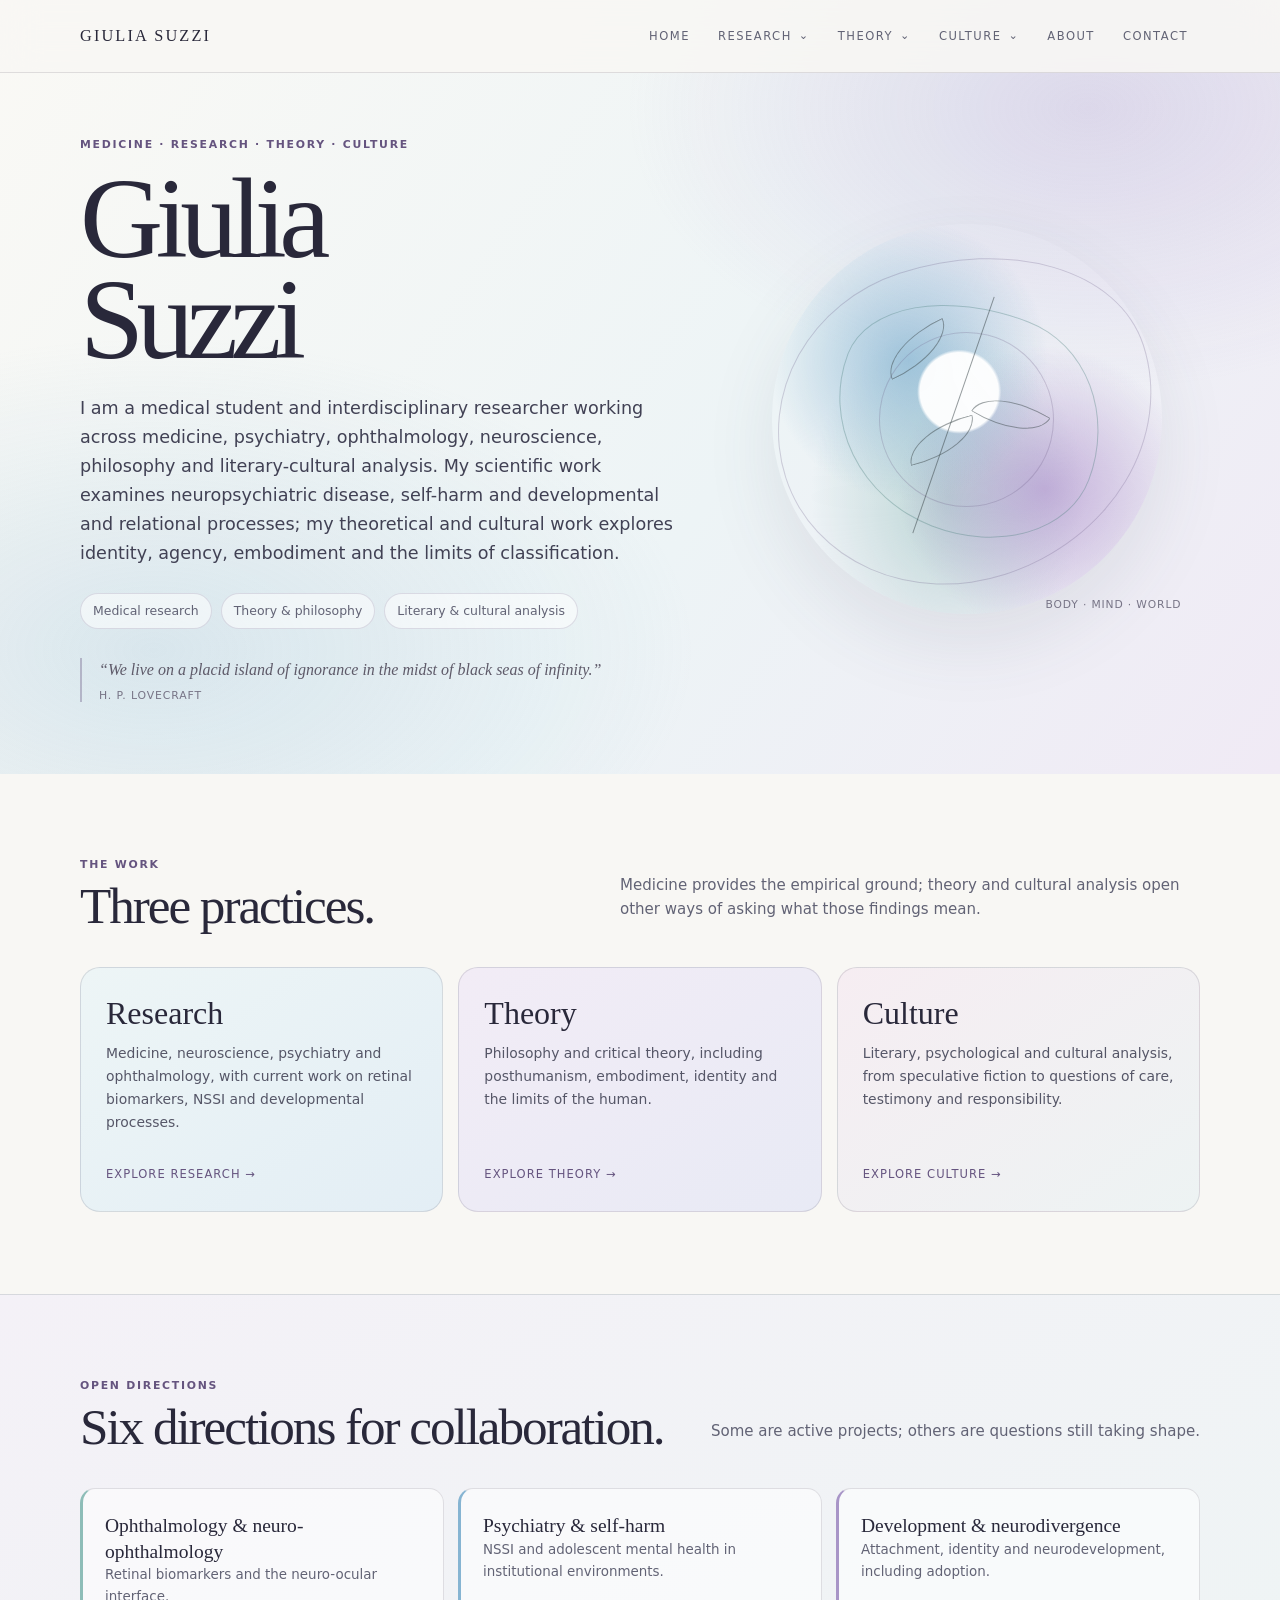
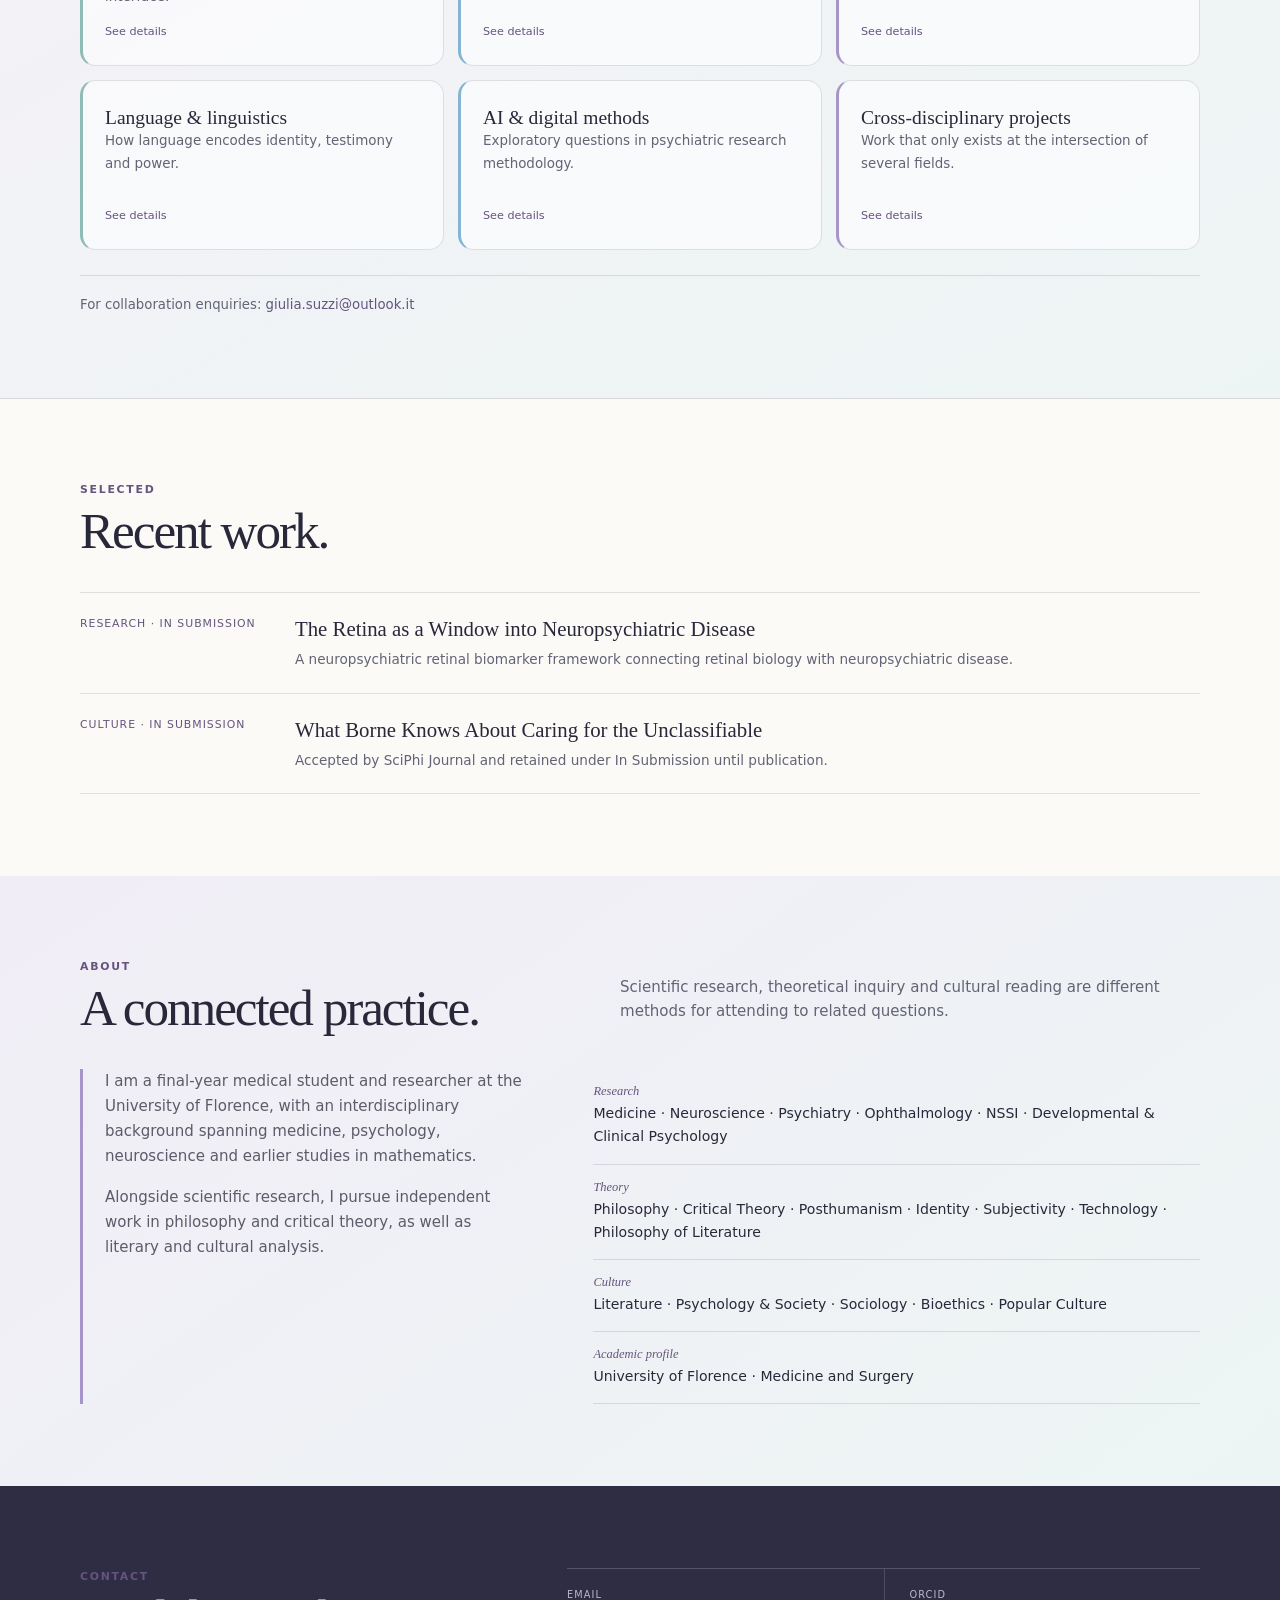
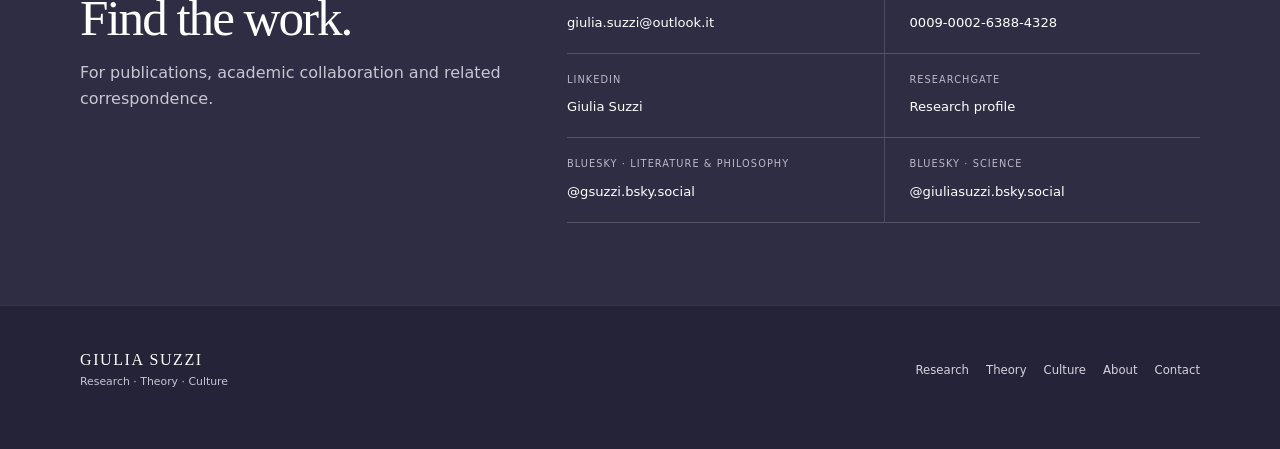
==== commit 1e773343: "Add files via upload" ====
--- a/index.html
+++ b/index.html
@@ -1,255 +1,53 @@
-<!doctype html><html lang="en"><head><meta charset="utf-8"><meta name="viewport" content="width=device-width,initial-scale=1"><meta name="description" content="Giulia Suzzi — Research, Theory and Culture."><title>Giulia Suzzi · Research, Theory & Culture</title><link rel="stylesheet" href="style.css"></head><body class="page-enter">
-<nav><div class="container nav-inner">
-<a class="logo" href="index.html">GIULIA SUZZI</a>
-<div class="nav-links">
+<!doctype html><html lang="en"><head><meta charset="utf-8"><meta name="viewport" content="width=device-width,initial-scale=1"><link rel="stylesheet" href="style.css"><meta name="description" content="Giulia Suzzi — Research, Theory and Culture."><title>Giulia Suzzi · Research, Theory & Culture</title></head><body class="page-enter"><nav><div class="container nav-inner"><a class="logo" href="index.html">GIULIA SUZZI</a><div class="nav-links">
 <a class="nav-home" href="index.html">HOME</a>
-<div class="nav-item"><a class="nav-button" href="research.html">RESEARCH <span class="arrow">⌄</span></a><div class="dropdown"><div class="label">Research</div><a href="research.html#published">Published</a><a href="research.html#submission">In Submission</a><a href="research.html#preprints">Preprints</a><a href="research.html#progress">Work in Progress</a></div></div>
-<div class="nav-item"><a class="nav-button" href="theory.html">THEORY <span class="arrow">⌄</span></a><div class="dropdown"><div class="label">Theory</div><a href="theory.html#published">Published</a><a href="theory.html#submission">In Submission</a><a href="theory.html#preprints">Preprints</a><a href="theory.html#progress">Work in Progress</a></div></div>
-<div class="nav-item"><a class="nav-button" href="culture.html">CULTURE <span class="arrow">⌄</span></a><div class="dropdown"><div class="label">Culture</div><a href="culture.html#published">Published</a><a href="culture.html#submission">In Submission</a><a href="culture.html#preprints">Preprints</a><a href="culture.html#progress">Work in Progress</a></div></div>
-<a class="nav-home" href="index.html#about">ABOUT</a><a class="nav-home" href="index.html#contact">CONTACT</a>
-</div></div></nav>
-
+<div class="nav-item"><a class="nav-button" href="research.html">RESEARCH <span class="arrow">⌄</span></a><div class="dropdown"><div class="label">Research</div><a href="research.html#published">Published</a><a href="research.html#preprints">Preprints</a><a href="research.html#submission">In Submission</a><a href="research.html#progress">Work in Progress</a></div></div>
+<div class="nav-item"><a class="nav-button" href="theory.html">THEORY <span class="arrow">⌄</span></a><div class="dropdown"><div class="label">Theory</div><a href="theory.html#published">Published</a><a href="theory.html#preprints">Preprints</a><a href="theory.html#submission">In Submission</a><a href="theory.html#progress">Work in Progress</a></div></div>
+<div class="nav-item"><a class="nav-button" href="culture.html">CULTURE <span class="arrow">⌄</span></a><div class="dropdown"><div class="label">Culture</div><a href="culture.html#published">Published</a><a href="culture.html#preprints">Preprints</a><a href="culture.html#submission">In Submission</a><a href="culture.html#progress">Work in Progress</a></div></div>
+<a class="nav-home" href="index.html#about">ABOUT</a><a class="nav-home" href="index.html#contact">CONTACT</a></div></div></nav>
 <main>
-<section class="hero hero-dark">
-  <div class="hero-crack" aria-hidden="true">
-    <svg viewBox="0 0 600 640" xmlns="http://www.w3.org/2000/svg">
-      <defs>
-        <linearGradient id="goldSeam" x1="0" y1="0" x2="1" y2="1">
-          <stop offset="0%" stop-color="#e7c37a"/>
-          <stop offset="45%" stop-color="#c9974f"/>
-          <stop offset="100%" stop-color="#9c6f34"/>
-        </linearGradient>
-        <radialGradient id="glow" cx="50%" cy="35%" r="60%">
-          <stop offset="0%" stop-color="#c9974f" stop-opacity=".35"/>
-          <stop offset="100%" stop-color="#c9974f" stop-opacity="0"/>
-        </radialGradient>
-      </defs>
-      <circle cx="330" cy="210" r="230" fill="url(#glow)"/>
-      <path d="M572 18 C 500 70, 470 120, 486 168 C 500 208, 452 226, 430 268 C 410 306, 360 300, 336 344 C 316 380, 340 412, 312 452 C 288 486, 310 520, 276 560 C 250 592, 262 624, 224 640"
-            fill="none" stroke="url(#goldSeam)" stroke-width="4.5" stroke-linecap="round"/>
-      <path d="M486 168 C 452 176, 420 158, 392 176 C 368 190, 356 170, 322 182"
-            fill="none" stroke="url(#goldSeam)" stroke-width="2.6" stroke-linecap="round" opacity=".85"/>
-      <path d="M430 268 C 456 282, 486 274, 512 292 C 532 304, 552 296, 574 312"
-            fill="none" stroke="url(#goldSeam)" stroke-width="2.2" stroke-linecap="round" opacity=".7"/>
-      <path d="M336 344 C 306 356, 292 340, 260 350 C 238 356, 226 340, 198 348"
-            fill="none" stroke="url(#goldSeam)" stroke-width="2" stroke-linecap="round" opacity=".6"/>
-      <path d="M312 452 C 340 462, 358 448, 388 458"
-            fill="none" stroke="url(#goldSeam)" stroke-width="1.6" stroke-linecap="round" opacity=".5"/>
-    </svg>
-  </div>
-  <div class="container hero-content">
-    <div class="eyebrow hero-in d1">Medicine, read alongside theory and culture</div>
-    <h1 class="hero-in d2">Giulia<br>Suzzi</h1>
-    <p class="hero-lede hero-in d3">A medical student and researcher working on the retina as a marker of neuropsychiatric disease, on self-harm in juvenile detention, and on how adopted people experience the absence of a biological reflection — alongside independent work in philosophy and literary analysis.</p>
-    <div class="pill-row hero-in d4"><span class="pill">Medical research</span><span class="pill">Theory &amp; philosophy</span><span class="pill">Literary &amp; cultural analysis</span></div>
-  </div>
-</section>
-
-<section class="orient">
-  <div class="container">
-    <p class="orient-text">The site follows publication status rather than topic — each of the three areas below shows what's published, submitted, preprinted or still taking shape. Further down, six directions mark where the medical, theoretical and cultural work actually overlap, each with a short brief and a live example.</p>
-  </div>
-</section>
-
-<section class="overview overview-main"><div class="container"><div class="section-head"><div><h2 class="section-title">Three practices.</h2></div></div><div class="area-grid">
-<a class="area-card research" href="research.html"><div><h3>Research</h3><p>Medicine, neuroscience and psychiatry, anchored right now in a retinal biomarker framework and two NSSI reviews moving through submission.</p></div><div class="explore">Explore Research</div></a>
-<a class="area-card theory" href="theory.html"><div><h3>Theory</h3><p>Philosophy and critical theory, read through posthumanism and embodiment in writers like Lovecraft and Peter Watts.</p></div><div class="explore">Explore Theory</div></a>
-<a class="area-card culture" href="culture.html"><div><h3>Culture</h3><p>Literary and cultural analysis, from the ethics of care in Borne to the confessional machinery of The Handmaid's Tale.</p></div><div class="explore">Explore Culture</div></a>
-</div></div></section>
-
-<section id="collaboration" class="collaboration"><div class="container"><div class="section-head"><div><h2 class="section-title">Six directions for collaboration.</h2><p class="section-intro">Some are active projects, some are still just questions I want to pursue. Click any tile for detail.</p></div></div><div class="collab-grid">
-
-<button type="button" class="collab-tile" data-modal="ophth"><div><h3>Ophthalmology &amp; neuro-ophthalmology</h3><p>Retinal biomarkers and the neuro-ocular interface.</p></div><span class="collab-cue">See details</span></button>
-
-<button type="button" class="collab-tile" data-modal="nssi"><div><h3>Psychiatry &amp; self-harm</h3><p>NSSI and adolescent mental health in institutional environments.</p></div><span class="collab-cue">See details</span></button>
-
-<button type="button" class="collab-tile" data-modal="dev"><div><h3>Development &amp; neurodivergence</h3><p>Attachment, identity and neurodevelopment, including adoption.</p></div><span class="collab-cue">See details</span></button>
-
-<button type="button" class="collab-tile" data-modal="lang"><div><h3>Language &amp; linguistics</h3><p>How language encodes identity, testimony and power.</p></div><span class="collab-cue">See details</span></button>
-
-<button type="button" class="collab-tile" data-modal="ai"><div><h3>AI &amp; digital methods</h3><p>Exploratory questions in psychiatric research methodology.</p></div><span class="collab-cue">See details</span></button>
-
-<button type="button" class="collab-tile" data-modal="cross"><div><h3>Cross-disciplinary projects</h3><p>Work that only exists at the intersection of several fields.</p></div><span class="collab-cue">See details</span></button>
-
-</div><div class="collab-note">For collaboration enquiries: <a href="mailto:giulia.suzzi@outlook.it">giulia.suzzi@outlook.it</a></div></div></section>
-
-<section class="latest"><div class="container"><div class="section-head"><div><h2 class="section-title">Recent work.</h2></div></div><div class="latest-list">
-<div class="latest-row"><div class="status">Research · In Submission</div><div><h3>The Retina as a Window into Neuropsychiatric Disease</h3><p>A neuropsychiatric retinal biomarker framework connecting retinal biology with neuropsychiatric disease.</p></div></div>
-<div class="latest-row"><div class="status">Culture · In Submission</div><div><h3>What Borne Knows About Caring for the Unclassifiable</h3><p>Accepted by SciPhi Journal, retained under In Submission until it is actually published.</p></div></div>
-</div></div></section>
-
-<section id="about" class="about-section">
-<div class="container">
-  <div class="section-head">
-    <div><h2 class="section-title">A connected practice.</h2></div>
-    <p class="section-intro">Medicine provides the empirical ground; theory and cultural analysis provide other ways of asking what those findings mean.</p>
-  </div>
-  <div class="about-layout">
-    <div class="about-quote">
-      <p>I am a final-year medical student and researcher at the University of Florence, with an interdisciplinary background spanning medicine, psychology, neuroscience and earlier studies in mathematics.</p>
-      <p>Alongside scientific research, I pursue independent work in philosophy and critical theory, as well as literary and cultural analysis.</p>
-    </div>
-    <div class="facts">
-      <div><span>Academic profile</span>University of Florence · Medicine and Surgery, final year</div>
-      <div><span>Approach</span>One question, worked through three ways: empirically, theoretically, and through cultural reading.</div>
-    </div>
-  </div>
+<section class="hero"><div class="container hero-grid"><div class="reveal">
+<div class="eyebrow">Medicine · Research · Theory · Culture</div><h1>Giulia<br>Suzzi</h1>
+<p class="hero-lede">I am a medical student and interdisciplinary researcher working across medicine, psychiatry, ophthalmology, neuroscience, philosophy and literary-cultural analysis. My scientific work examines neuropsychiatric disease, self-harm and developmental and relational processes; my theoretical and cultural work explores identity, agency, embodiment and the limits of classification.</p>
+<div class="pill-row"><span class="pill">Medical research</span><span class="pill">Theory & philosophy</span><span class="pill">Literary & cultural analysis</span></div>
+<div class="epigraph">“We live on a placid island of ignorance in the midst of black seas of infinity.”<cite>H. P. Lovecraft</cite></div>
 </div>
-</section>
-
-<section id="contact" class="contact-section">
-<div class="container contact-grid">
-  <div>
-    <h2 class="section-title">Find the work.</h2>
-    <p class="contact-lead">For publications, academic collaboration and related correspondence.</p>
-  </div>
-  <div class="contact-card contact-grid-inner">
-    <div><span>Email</span><a href="mailto:giulia.suzzi@outlook.it">giulia.suzzi@outlook.it</a></div>
-    <div><span>ORCID</span><a href="https://orcid.org/0009-0002-6388-4328" target="_blank" rel="noopener">0009-0002-6388-4328</a></div>
-    <div><span>LinkedIn</span><a href="https://www.linkedin.com/in/giulia-suzzi-097137351" target="_blank" rel="noopener">giulia-suzzi</a></div>
-    <div><span>ResearchGate</span><a href="https://www.researchgate.net/profile/Giulia-Suzzi-2" target="_blank" rel="noopener">Giulia-Suzzi-2</a></div>
-    <div><span>Bluesky — literary &amp; philosophical</span><a href="https://bsky.app/profile/gsuzzi.bsky.social" target="_blank" rel="noopener">@gsuzzi.bsky.social</a></div>
-    <div><span>Bluesky — scientific</span><a href="https://bsky.app/profile/giuliasuzzi.bsky.social" target="_blank" rel="noopener">@giuliasuzzi.bsky.social</a></div>
-  </div>
-</div>
-</section>
-</main>
-
-<footer><div class="container footer-inner"><div><div class="footer-name">GIULIA SUZZI</div><div class="footer-sub">Research · Theory · Culture</div></div><div class="footer-links"><a href="research.html">Research</a><a href="theory.html">Theory</a><a href="culture.html">Culture</a><a href="index.html#about">About</a><a href="index.html#contact">Contact</a></div></div></footer>
-
-<!-- Modal -->
-<div class="modal-backdrop" id="modal-backdrop">
-  <div class="modal" role="dialog" aria-modal="true" aria-labelledby="modal-title">
-    <button class="modal-close" id="modal-close" aria-label="Close">✕</button>
-    <div class="m-kicker" id="modal-kicker"></div>
-    <h2 id="modal-title"></h2>
-    <p class="m-desc" id="modal-desc"></p>
-    <div class="m-items" id="modal-items"></div>
-    <p class="m-open-note" id="modal-note" hidden></p>
-  </div>
-</div>
-
-<script>
-const observer = new IntersectionObserver(entries => {
-  entries.forEach(entry => {
-    if (entry.isIntersecting) {
-      entry.target.classList.add("visible");
-      observer.unobserve(entry.target);
-    }
-  });
-}, {threshold: 0.08});
-document.querySelectorAll(".reveal").forEach(el => observer.observe(el));
-
-document.querySelectorAll('a[href$=".html"], a[href*=".html#"]').forEach(link => {
-  link.addEventListener("click", event => {
-    const url = new URL(link.href, window.location.href);
-    if (url.origin === window.location.origin && url.pathname !== window.location.pathname) {
-      event.preventDefault();
-      document.body.classList.add("page-leave");
-      setTimeout(() => { window.location.href = url.href; }, 220);
-    }
-  });
-});
-
-/* Collaboration modal content — grounded in the actual portfolio.
-   Areas without a finished project are labelled honestly as open interests. */
-const collabData = {
-  ophth: {
-    kicker: "01 collaboration direction",
-    title: "Ophthalmology & Neuro-Ophthalmology",
-    desc: "Retinal biomarkers, oculomics and the neuro-ocular interface — using the eye as an accessible, imageable extension of the central nervous system to track neuropsychiatric disease and the physiological strain of spaceflight.",
-    items: [
-      { title: "The Retina as a Window into Neuropsychiatric Disease", status: "Neuropsychiatric Retinal Biomarker Framework · In Submission" },
-      { title: "Beyond the Eye: SANS, Intracranial Pressure Dynamics, and Neuropsychiatric Risk in Long-Duration Spaceflight", status: "Narrative review & framework · Work in Progress" }
-    ]
-  },
-  nssi: {
-    kicker: "02 collaboration direction",
-    title: "Psychiatry & Self-Harm",
-    desc: "Non-suicidal self-injury and adolescent psychopathology, with particular attention to institutional environments — juvenile detention above all — as risk factors in their own right rather than background context.",
-    items: [
-      { title: "When the Environment Is the Risk Factor: NSSI in Juvenile Detention", status: "Narrative review · Preprint, Zenodo" },
-      { title: "Sex Differences in the Clinical Correlates of NSSI in Adolescents", status: "Narrative review · Preprint, PsyArXiv" },
-      { title: "The Last Territory: NSSI in Juvenile Detention and the Agentive Inversion Hypothesis", status: "Theoretical proposal · Work in Progress" }
-    ]
-  },
-  dev: {
-    kicker: "03 collaboration direction",
-    title: "Development & Neurodivergence",
-    desc: "Attachment, identity formation and neurodevelopment, including how their disruption — as in adoption — shapes a person's sense of continuity with themselves.",
-    items: [
-      { title: "Genetic Mirroring in Adoptees: Toward a Formal Construct Definition, Nomological Network, and Operationalization Framework", status: "In Submission · Preprint, OSF" },
-      { title: "Disorganized Attachment, Power Exchange, and Emotion Regulation", status: "Theoretical framework · Work in Progress" }
-    ],
-    note: "Neurodivergent experience specifically is still an open direction rather than a finished project — open to collaboration."
-  },
-  lang: {
-    kicker: "04 collaboration direction",
-    title: "Language & Linguistics",
-    desc: "How language encodes identity, testimony and power — an interest that runs alongside the clinical and theoretical work rather than through a dedicated project yet.",
-    items: [],
-    note: "No dedicated project yet. If you work in this space and see an overlap with the psychiatric or theoretical work above, I'd welcome the conversation."
-  },
-  ai: {
-    kicker: "05 collaboration direction",
-    title: "AI & Digital Methods",
-    desc: "Exploratory interest in AI-related questions in psychiatric research and methodology, currently centred on non-suicidal self-injury research.",
-    items: [
-      { title: "AI applications in NSSI research", status: "Narrative review · early draft, status to be confirmed" }
-    ],
-    note: "Early-stage interest — details will be added here once the direction firms up."
-  },
-  cross: {
-    kicker: "06 collaboration direction",
-    title: "Cross-Disciplinary Projects",
-    desc: "Work that only exists at the intersection — connecting psychiatry, institutional theory and the biology of stress into a single argument.",
-    items: [
-      { title: "Bidirectional Institutional Pathogenesis in Carceral Environments", status: "Outlined · not yet drafted" }
-    ]
-  }
+<div class="hero-art reveal" aria-hidden="true"><div class="ink-orbit"></div><div class="art-ring"></div><div class="art-stem"></div><div class="art-leaf leaf1"></div><div class="art-leaf leaf2"></div><div class="art-leaf leaf3"></div><div class="art-note">body · mind · world</div></div>
+</div></section>
+<section class="overview"><div class="container"><div class="section-head reveal"><div><div class="kicker">The work</div><h2 class="section-title">Three practices.</h2></div><p class="section-intro">Medicine provides the empirical ground; theory and cultural analysis open other ways of asking what those findings mean.</p></div>
+<div class="area-grid"><a class="area-card research reveal" href="research.html"><div><h3>Research</h3><p>Medicine, neuroscience, psychiatry and ophthalmology, with current work on retinal biomarkers, NSSI and developmental processes.</p></div><div class="explore">Explore Research →</div></a>
+<a class="area-card theory reveal" href="theory.html"><div><h3>Theory</h3><p>Philosophy and critical theory, including posthumanism, embodiment, identity and the limits of the human.</p></div><div class="explore">Explore Theory →</div></a>
+<a class="area-card culture reveal" href="culture.html"><div><h3>Culture</h3><p>Literary, psychological and cultural analysis, from speculative fiction to questions of care, testimony and responsibility.</p></div><div class="explore">Explore Culture →</div></a></div></div></section>
+<section id="collaboration" class="collaboration"><div class="container"><div class="section-head reveal"><div><div class="kicker">Open directions</div><h2 class="section-title">Six directions for collaboration.</h2></div><p class="section-intro">Some are active projects; others are questions still taking shape.</p></div>
+<div class="collab-grid">
+<button class="collab-tile reveal" data-modal="ophth"><div><h3>Ophthalmology & neuro-ophthalmology</h3><p>Retinal biomarkers and the neuro-ocular interface.</p></div><span class="collab-cue">See details</span></button>
+<button class="collab-tile reveal" data-modal="nssi"><div><h3>Psychiatry & self-harm</h3><p>NSSI and adolescent mental health in institutional environments.</p></div><span class="collab-cue">See details</span></button>
+<button class="collab-tile reveal" data-modal="dev"><div><h3>Development & neurodivergence</h3><p>Attachment, identity and neurodevelopment, including adoption.</p></div><span class="collab-cue">See details</span></button>
+<button class="collab-tile reveal" data-modal="lang"><div><h3>Language & linguistics</h3><p>How language encodes identity, testimony and power.</p></div><span class="collab-cue">See details</span></button>
+<button class="collab-tile reveal" data-modal="ai"><div><h3>AI & digital methods</h3><p>Exploratory questions in psychiatric research methodology.</p></div><span class="collab-cue">See details</span></button>
+<button class="collab-tile reveal" data-modal="cross"><div><h3>Cross-disciplinary projects</h3><p>Work that only exists at the intersection of several fields.</p></div><span class="collab-cue">See details</span></button></div>
+<div class="collab-note">For collaboration enquiries: <a href="mailto:giulia.suzzi@outlook.it">giulia.suzzi@outlook.it</a></div></div></section>
+<section class="latest"><div class="container"><div class="section-head reveal"><div><div class="kicker">Selected</div><h2 class="section-title">Recent work.</h2></div></div><div class="latest-list">
+<div class="latest-row reveal"><div class="status">Research · In Submission</div><div><h3>The Retina as a Window into Neuropsychiatric Disease</h3><p>A neuropsychiatric retinal biomarker framework connecting retinal biology with neuropsychiatric disease.</p></div></div>
+<div class="latest-row reveal"><div class="status">Culture · In Submission</div><div><h3>What Borne Knows About Caring for the Unclassifiable</h3><p>Accepted by SciPhi Journal and retained under In Submission until publication.</p></div></div></div></div></section>
+<section id="about" class="about-section"><div class="container"><div class="section-head reveal"><div><div class="kicker">About</div><h2 class="section-title">A connected practice.</h2></div><p class="section-intro">Scientific research, theoretical inquiry and cultural reading are different methods for attending to related questions.</p></div>
+<div class="about-layout"><div class="about-quote reveal"><p>I am a final-year medical student and researcher at the University of Florence, with an interdisciplinary background spanning medicine, psychology, neuroscience and earlier studies in mathematics.</p><p>Alongside scientific research, I pursue independent work in philosophy and critical theory, as well as literary and cultural analysis.</p></div>
+<div class="facts reveal"><div><span>Research</span>Medicine · Neuroscience · Psychiatry · Ophthalmology · NSSI · Developmental & Clinical Psychology</div><div><span>Theory</span>Philosophy · Critical Theory · Posthumanism · Identity · Subjectivity · Technology · Philosophy of Literature</div><div><span>Culture</span>Literature · Psychology & Society · Sociology · Bioethics · Popular Culture</div><div><span>Academic profile</span>University of Florence · Medicine and Surgery</div></div></div></div></section>
+<section id="contact" class="contact-section"><div class="container contact-grid"><div class="reveal"><div class="kicker">Contact</div><h2 class="section-title">Find the work.</h2><p class="contact-lead">For publications, academic collaboration and related correspondence.</p></div>
+<div class="contact-card reveal"><div><span>Email</span><a href="mailto:giulia.suzzi@outlook.it">giulia.suzzi@outlook.it</a></div><div><span>ORCID</span><a href="https://orcid.org/0009-0002-6388-4328" target="_blank" rel="noopener">0009-0002-6388-4328</a></div><div><span>LinkedIn</span><a href="https://www.linkedin.com/in/giulia-suzzi-097137351" target="_blank" rel="noopener">Giulia Suzzi</a></div><div><span>ResearchGate</span><a href="https://www.researchgate.net/profile/Giulia-Suzzi-2" target="_blank" rel="noopener">Research profile</a></div><div><span>Bluesky · Literature & Philosophy</span><a href="https://bsky.app/profile/gsuzzi.bsky.social" target="_blank" rel="noopener">@gsuzzi.bsky.social</a></div><div><span>Bluesky · Science</span><a href="https://bsky.app/profile/giuliasuzzi.bsky.social" target="_blank" rel="noopener">@giuliasuzzi.bsky.social</a></div></div></div></section>
+</main><footer><div class="container footer-inner"><div><div class="footer-name">GIULIA SUZZI</div><div class="footer-sub">Research · Theory · Culture</div></div><div class="footer-links"><a href="research.html">Research</a><a href="theory.html">Theory</a><a href="culture.html">Culture</a><a href="index.html#about">About</a><a href="index.html#contact">Contact</a></div></div></footer><div class="modal-backdrop" id="modal-backdrop"><div class="modal" role="dialog" aria-modal="true" aria-labelledby="modal-title"><button class="modal-close" id="modal-close" aria-label="Close">×</button><div class="m-kicker" id="modal-kicker"></div><h2 id="modal-title"></h2><p class="m-desc" id="modal-desc"></p><div class="m-items" id="modal-items"></div><p class="m-open-note" id="modal-note" hidden></p></div></div><script>
+const data={
+ophth:{k:"01 collaboration direction",t:"Ophthalmology & Neuro-Ophthalmology",d:"Retinal biomarkers, oculomics and the neuro-ocular interface — using the eye as an accessible, imageable extension of the central nervous system to investigate neuropsychiatric disease and the physiological strain of spaceflight.",i:[["The Retina as a Window into Neuropsychiatric Disease","Neuropsychiatric Retinal Biomarker Framework · In Submission"],["Beyond the Eye: SANS, Intracranial Pressure Dynamics, and Neuropsychiatric Risk in Long-Duration Spaceflight","Narrative review & framework · Work in Progress"]]},
+nssi:{k:"02 collaboration direction",t:"Psychiatry & Self-Harm",d:"Non-suicidal self-injury and adolescent psychopathology, with particular attention to institutional environments — juvenile detention above all — as risk factors in their own right rather than background context.",i:[["When the Environment Is the Risk Factor: NSSI in Juvenile Detention","Narrative review · Preprint, Zenodo"],["Sex Differences in the Clinical Correlates of NSSI in Adolescents","Narrative review · Preprint, PsyArXiv"],["The Last Territory: NSSI in Juvenile Detention and the Agentive Inversion Hypothesis","Theoretical proposal · Work in Progress"]]},
+dev:{k:"03 collaboration direction",t:"Development & Neurodivergence",d:"Attachment, identity formation and neurodevelopment, including how their disruption — as in adoption — shapes a person's sense of continuity with themselves.",i:[["Genetic Mirroring in Adoptees: Toward a Formal Construct Definition, Nomological Network, and Operationalization Framework","In Submission · Preprint, OSF"],["Disorganized Attachment, Power Exchange, and Emotion Regulation","Theoretical framework · Work in Progress"]],n:"Neurodivergent experience specifically remains an open direction rather than a finished project."},
+lang:{k:"04 collaboration direction",t:"Language & Linguistics",d:"How language encodes identity, testimony and power — an interest that runs alongside the clinical and theoretical work rather than through a dedicated project yet.",i:[],n:"No dedicated project yet; open to conversations where linguistic work overlaps with psychiatric or theoretical questions."},
+ai:{k:"05 collaboration direction",t:"AI & Digital Methods",d:"Exploratory interest in AI-related questions in psychiatric research and methodology, currently centred on non-suicidal self-injury research.",i:[],n:"This remains an exploratory direction rather than a finished project."},
+cross:{k:"06 collaboration direction",t:"Cross-disciplinary Projects",d:"Projects that emerge only when medical, psychological, philosophical and cultural questions are treated as connected rather than separated into disciplinary silos.",i:[["Genetic Mirroring as a Biological Scaffold for Identity","Developmental / theoretical continuation · Work in Progress"],["The Last Territory","NSSI · institutional environment · theoretical proposal"]]}
 };
-
-const backdrop = document.getElementById('modal-backdrop');
-const mKicker = document.getElementById('modal-kicker');
-const mTitle = document.getElementById('modal-title');
-const mDesc = document.getElementById('modal-desc');
-const mItems = document.getElementById('modal-items');
-const mNote = document.getElementById('modal-note');
-let lastFocused = null;
-
-function openModal(key){
-  const d = collabData[key];
-  if(!d) return;
-  mKicker.textContent = d.kicker;
-  mTitle.textContent = d.title;
-  mDesc.textContent = d.desc;
-  mItems.innerHTML = '';
-  d.items.forEach(it => {
-    const div = document.createElement('div');
-    div.className = 'm-item';
-    div.innerHTML = '<div class="m-title"></div><div class="m-status"></div>';
-    div.querySelector('.m-title').textContent = it.title;
-    div.querySelector('.m-status').textContent = it.status;
-    mItems.appendChild(div);
-  });
-  if(d.note){ mNote.textContent = d.note; mNote.hidden = false; } else { mNote.hidden = true; }
-  lastFocused = document.activeElement;
-  backdrop.classList.add('open');
-  document.getElementById('modal-close').focus();
-  document.addEventListener('keydown', onModalKeydown);
-}
-function closeModal(){
-  backdrop.classList.remove('open');
-  document.removeEventListener('keydown', onModalKeydown);
-  if(lastFocused) lastFocused.focus();
-}
-function onModalKeydown(e){
-  if(e.key === 'Escape') closeModal();
-}
-document.querySelectorAll('.collab-tile').forEach(btn => {
-  btn.addEventListener('click', () => openModal(btn.dataset.modal));
-});
-document.getElementById('modal-close').addEventListener('click', closeModal);
-backdrop.addEventListener('click', e => { if(e.target === backdrop) closeModal(); });
-</script>
-</body></html>
+const backdrop=document.getElementById("modal-backdrop");
+function openModal(key){const x=data[key];document.getElementById("modal-kicker").textContent=x.k;document.getElementById("modal-title").textContent=x.t;document.getElementById("modal-desc").textContent=x.d;document.getElementById("modal-items").innerHTML=x.i.map(a=>'<div class="m-item"><div class="m-title">'+a[0]+'</div><div class="m-status">'+a[1]+'</div></div>').join("");const n=document.getElementById("modal-note");n.textContent=x.n||"";n.hidden=!x.n;backdrop.classList.add("open");document.body.style.overflow="hidden"}
+function closeModal(){backdrop.classList.remove("open");document.body.style.overflow=""}
+document.querySelectorAll(".collab-tile").forEach(b=>b.addEventListener("click",()=>openModal(b.dataset.modal)));
+document.getElementById("modal-close").addEventListener("click",closeModal);
+backdrop.addEventListener("click",e=>{if(e.target===backdrop)closeModal()});document.addEventListener("keydown",e=>{if(e.key==="Escape")closeModal()});
+const observer=new IntersectionObserver(es=>es.forEach(e=>{if(e.isIntersecting){e.target.classList.add("visible");observer.unobserve(e.target)}}),{threshold:.08});document.querySelectorAll(".reveal").forEach(e=>observer.observe(e));
+</script></body></html>
--- a/style.css
+++ b/style.css
@@ -1,318 +1,231 @@
-/* Giulia Suzzi — visual system: teal/azure + violet/lilac */
-:root{
-  --ink:#242a3d;
-  --muted:#5f6478;
-  --paper:#f6f9fa;
-  --surface:#ffffff;
-  --line:rgba(36,42,61,.13);
-  --white:rgba(255,255,255,.75);
-
-  /* teal / azure family */
-  --teal:#2f8f8a;
-  --teal-deep:#1f6360;
-  --teal-soft:#dcefee;
-  --azure:#5f93c4;
-  --azure-deep:#33587c;
-  --azure-soft:#e2edf6;
-
-  /* violet / lilac family */
-  --lilac:#a988c9;
-  --lilac-deep:#6a4a8f;
-  --lilac-soft:#efe7f5;
-  --violet:#4d3d72;
-  --violet-deep:#3a2d59;
-
-  /* legacy aliases so shared components stay consistent */
-  --indigo:#3d4a73;
-  --mauve-deep:#5d3f75;
-
-  /* deep ground + gold seam — kintsugi accent, used once, in the hero */
-  --void:#151320;
-  --void-2:#1e1a2d;
-  --gold:#c9974f;
-  --gold-soft:rgba(201,151,79,.35);
-
-  --shadow:0 18px 46px rgba(36,32,58,.13);
-  --shadow-soft:0 8px 22px rgba(36,32,58,.08);
-}
-*{box-sizing:border-box}
-html{scroll-behavior:smooth}
-body{
-  margin:0;color:var(--ink);background:var(--paper);
-  font-family:Inter,ui-sans-serif,system-ui,-apple-system,BlinkMacSystemFont,"Segoe UI",sans-serif;
-  line-height:1.68;
-}
-a{color:inherit}
-.container{width:min(1120px,calc(100% - 40px));margin:auto}
-
-/* Navigation */
-nav{
-  position:fixed;z-index:50;inset:0 0 auto;
-  background:rgba(246,249,250,.88);
-  backdrop-filter:blur(18px);
-  border-bottom:1px solid rgba(77,61,114,.14);
-}
-.nav-inner{min-height:74px;display:flex;align-items:center;justify-content:space-between;gap:24px}
-.logo{text-decoration:none;font:1.06rem Georgia,"Times New Roman",serif;letter-spacing:.1em;white-space:nowrap}
-.nav-links{display:flex;align-items:center;gap:5px}
-.nav-item{position:relative}
-.nav-button,.nav-home{
-  appearance:none;border:0;background:transparent;cursor:pointer;text-decoration:none;
-  padding:10px 13px;border-radius:999px;font:inherit;font-size:.76rem;letter-spacing:.13em;
-  color:var(--muted);transition:background .22s ease,color .22s ease;
-  display:flex;align-items:center;gap:7px;
-}
-.nav-button:hover,.nav-home:hover,.nav-item:focus-within .nav-button{
-  background:var(--lilac-soft);color:var(--ink);
-}
-.arrow{font-size:.62rem;transition:transform .22s ease}
-.nav-item:hover .arrow,.nav-item:focus-within .arrow{transform:rotate(180deg)}
-.dropdown{
-  position:absolute;top:calc(100% + 8px);right:0;min-width:238px;padding:9px;
-  background:rgba(239,231,245,.98);
-  border:1px solid rgba(77,61,114,.2);border-radius:16px;
-  box-shadow:var(--shadow);opacity:0;visibility:hidden;transform:translateY(-5px);
-  transition:opacity .2s ease,transform .2s ease,visibility .2s ease;
-}
-.nav-item:hover .dropdown,.nav-item:focus-within .dropdown{opacity:1;visibility:visible;transform:none}
-.dropdown a{display:block;text-decoration:none;padding:10px 12px;border-radius:10px;font-size:.8rem;color:var(--muted)}
-.dropdown a:hover{background:rgba(169,136,201,.28);color:var(--ink)}
-.dropdown .label{padding:7px 12px 4px;font-size:.63rem;letter-spacing:.14em;text-transform:uppercase;color:var(--lilac-deep)}
-
-/* Page transitions */
-body.page-enter{animation:pageIn .55s ease both}
-body.page-leave{animation:pageOut .2s ease both}
-@keyframes pageIn{from{opacity:0;transform:translateY(6px)}to{opacity:1;transform:none}}
-@keyframes pageOut{from{opacity:1}to{opacity:0}}
-.reveal{opacity:0;transform:translateY(14px);transition:opacity .62s ease,transform .62s ease}
-.reveal.visible{opacity:1;transform:none}
-
-/* ============ HOME — HERO ============ */
-.hero{
-  min-height:80vh;padding:150px 0 0;position:relative;overflow:hidden;
-  background:
-    radial-gradient(ellipse at 85% 12%,rgba(169,136,201,.22),transparent 34%),
-    radial-gradient(ellipse at 10% 78%,rgba(95,147,196,.20),transparent 32%),
-    linear-gradient(120deg,#f6f9fa 0%,#eef3f6 55%,#f1edf6 100%);
-}
-.hero-grid{display:grid;grid-template-columns:1.15fr .85fr;gap:56px;align-items:center;position:relative;z-index:2;padding-bottom:56px}
-
-/* Hero, dark variant — the one bold moment on the page, carrying the gold-seam artwork */
-.hero-dark{
-  min-height:66vh;padding:150px 0 0;position:relative;overflow:hidden;
-  background:linear-gradient(160deg,var(--void) 0%,var(--void-2) 60%,#221b30 100%);
-  color:#ece7f2;
-}
-.hero-crack{position:absolute;inset:0;z-index:1;pointer-events:none}
-.hero-crack svg{position:absolute;right:-4%;top:-6%;width:58%;max-width:560px;height:auto;opacity:.92}
-.hero-content{position:relative;z-index:2;max-width:720px;padding-bottom:64px}
-.hero-dark .eyebrow{color:var(--gold);font-style:italic;font-family:Georgia,serif;font-size:.8rem}
-.hero-dark h1{color:#f6f2fa}
-.hero-dark .hero-lede{color:#cdc7db}
-.hero-dark .pill{background:rgba(255,255,255,.05);border:1px solid var(--gold-soft);color:#e6e0ee}
-.eyebrow{font-size:.78rem;color:var(--lilac-deep);font-style:italic;font-family:Georgia,serif}
-h1{
-  font-family:Georgia,"Times New Roman",serif;font-weight:400;
-  font-size:clamp(4rem,9vw,7rem);line-height:.92;
-  margin:12px 0 20px;letter-spacing:-.06em;
-}
-.hero-lede{font-size:1.14rem;max-width:600px;color:var(--ink)}
-.hero p.hero-sub{max-width:620px;font-size:1rem;color:var(--muted);margin-top:12px}
-.pill-row{display:flex;flex-wrap:wrap;gap:10px;margin-top:26px}
-.pill{
-  padding:8px 14px;border:1px solid rgba(77,61,114,.2);border-radius:999px;
-  background:rgba(255,255,255,.6);font-size:.82rem;color:var(--muted);
-}
-.hero-in{opacity:0;transform:translateY(16px);animation:heroIn .7s ease forwards}
-.hero-in.d1{animation-delay:.05s}
-.hero-in.d2{animation-delay:.16s}
-.hero-in.d3{animation-delay:.27s}
-.hero-in.d4{animation-delay:.38s}
-@keyframes heroIn{to{opacity:1;transform:none}}
-
-/* Positioning strip: flat, fills the gap under the hero, orients a first-time visitor */
-.orient{
-  padding:30px 0;border-top:2px solid var(--gold-soft);border-bottom:1px solid var(--line);
-  background:linear-gradient(90deg,var(--teal-soft),var(--azure-soft) 55%,var(--lilac-soft));
-}
-.orient-text{font-size:.94rem;color:#40465a;max-width:820px;margin:0}
-
-/* ============ HOME — OVERVIEW (interactive: cards + shadow) ============ */
-.overview{padding:80px 0 96px;background:var(--paper)}
-.section-head{display:flex;justify-content:space-between;align-items:end;gap:30px;margin-bottom:34px}
-.section-title{font:400 clamp(2.3rem,4.6vw,3.7rem)/1.05 Georgia,serif;margin:0}
-.section-intro,.intro{max-width:590px;color:var(--muted);margin:0}
-.area-grid{display:grid;grid-template-columns:repeat(3,1fr);gap:16px}
-.area-card{
-  min-height:270px;padding:30px;border-radius:20px;border:1px solid var(--line);
-  text-decoration:none;display:flex;flex-direction:column;justify-content:space-between;
-  box-shadow:var(--shadow-soft);
-  transition:transform .25s ease,box-shadow .25s ease;
-}
-.area-card:hover{transform:translateY(-5px);box-shadow:var(--shadow)}
-.area-card.research{background:linear-gradient(150deg,rgba(95,147,196,.16),rgba(255,255,255,.94))}
-.area-card.theory{background:linear-gradient(150deg,rgba(169,136,201,.18),rgba(255,255,255,.94))}
-.area-card.culture{background:linear-gradient(150deg,rgba(77,61,114,.14),rgba(255,255,255,.94))}
-.area-card h3{font:400 1.9rem Georgia,serif;margin:0 0 9px}
-.area-card p{color:var(--muted);font-size:.92rem;margin:0}
-.explore{font-size:.78rem;letter-spacing:.02em;color:var(--indigo);text-decoration:none;border-bottom:1px solid transparent;transition:border-color .2s ease;align-self:flex-start;margin-top:16px}
-.area-card:hover .explore{border-color:var(--indigo)}
-
-/* ============ HOME — COLLABORATION (interactive tiles, flatter until hover, no numbering) ============ */
-.collaboration{padding:88px 0 96px;background:linear-gradient(120deg,#f2f6f5 0%,#eef2f7 55%,#f2eef6 100%);border-top:1px solid var(--line);border-bottom:1px solid var(--line)}
-.collab-grid{display:grid;grid-template-columns:repeat(3,1fr);gap:14px}
-.collab-tile{
-  all:unset;cursor:pointer;box-sizing:border-box;
-  padding:24px 22px;border:1px solid var(--line);border-left:3px solid var(--teal);border-radius:12px;
-  background:rgba(255,255,255,.55);min-height:170px;display:flex;flex-direction:column;justify-content:space-between;gap:14px;
-  transition:transform .22s ease,box-shadow .22s ease,background .22s ease;
-}
-.collab-tile:hover,.collab-tile:focus-visible{transform:translateY(-3px);box-shadow:var(--shadow-soft);background:rgba(255,255,255,.85)}
-.collab-tile:nth-child(3n+2){border-left-color:var(--azure)}
-.collab-tile:nth-child(3n+3){border-left-color:var(--lilac-deep)}
-.collab-tile h3{font:400 1.22rem/1.3 Georgia,serif;margin:0}
-.collab-tile p{margin:0;color:var(--muted);font-size:.85rem}
-.collab-cue{font-size:.72rem;letter-spacing:.03em;color:var(--lilac-deep);align-self:flex-start}
-.collab-note{margin-top:26px;padding-top:18px;border-top:1px solid var(--line);font-size:.86rem;color:var(--muted)}
-.collab-note a{color:var(--indigo);text-decoration:none}
-
-/* ============ HOME — LATEST (flat, non-interactive: no card box, no shadow) ============ */
-.latest{padding:78px 0;background:var(--paper)}
-.latest-list{border-top:1px solid var(--line)}
-.latest-row{padding:22px 0;border-bottom:1px solid var(--line);display:grid;grid-template-columns:200px 1fr;gap:22px}
-.latest-row .status{font-size:.72rem;letter-spacing:.06em;color:var(--violet-deep);padding-top:4px}
-.latest-row h3{font:400 1.28rem/1.35 Georgia,serif;margin:0 0 6px}
-.latest-row p{font-size:.88rem;color:var(--muted);margin:0}
-
-/* ============ HOME — ABOUT (flat) ============ */
-.about-section{padding:86px 0 90px;background:linear-gradient(150deg,#f3f0f8 0%,#eef4f4 100%)}
-.about-layout{display:grid;grid-template-columns:.82fr 1.18fr;gap:64px;align-items:start}
-.about-quote{border-left:3px solid var(--lilac-deep);padding-left:22px;color:var(--muted)}
-.about-quote p{margin:0 0 18px;font-size:.98rem}
-.facts div{padding:14px 0;border-bottom:1px solid var(--line);color:#454a5c;font-size:.91rem}
-.facts span{display:block;font-size:.68rem;color:var(--indigo);margin-bottom:3px;font-style:italic;font-family:Georgia,serif}
-
-/* ============ HOME — CONTACT (interactive card keeps shadow) ============ */
-.contact-section{padding:82px 0 90px;background:var(--paper)}
-.contact-grid{display:grid;grid-template-columns:1fr .72fr;gap:66px;align-items:center}
-.contact-lead{max-width:520px;color:var(--muted);font-size:1rem;margin-top:16px}
-.contact-card{
-  padding:28px;border-radius:20px;background:rgba(255,255,255,.7);
-  border:1px solid var(--line);box-shadow:var(--shadow-soft);
-}
-.contact-card div{padding:13px 0;border-bottom:1px solid var(--line)}
-.contact-card div:last-child{border-bottom:0}
-.contact-grid-inner{display:grid;grid-template-columns:1fr 1fr;column-gap:22px}
-.contact-grid-inner div{border-bottom:1px solid var(--line)}
-.contact-grid-inner div:nth-last-child(-n+1){border-bottom:0}
-.contact-grid-inner div:nth-last-child(2){border-bottom:0}
-.contact-card span{display:block;font-size:.68rem;color:var(--indigo);margin-bottom:3px;font-style:italic;font-family:Georgia,serif}
-.contact-card a{color:var(--indigo);text-decoration:none}
-
-/* ============ MODAL (collaboration tiles) ============ */
-.modal-backdrop{
-  position:fixed;inset:0;z-index:100;display:none;
-  background:rgba(36,32,58,.32);backdrop-filter:blur(6px);
-  align-items:center;justify-content:center;padding:24px;
-}
-.modal-backdrop.open{display:flex}
-.modal{
-  width:min(560px,100%);max-height:82vh;overflow:auto;background:var(--surface);
-  border-radius:20px;padding:32px;box-shadow:0 30px 80px rgba(20,18,36,.35);
-  border:1px solid var(--line);position:relative;
-}
-.modal-close{
-  all:unset;cursor:pointer;position:absolute;top:18px;right:18px;
-  width:30px;height:30px;border-radius:50%;display:grid;place-items:center;
-  background:var(--lilac-soft);color:var(--lilac-deep);font-size:.9rem;
-}
-.modal-close:hover{background:var(--lilac);color:#fff}
-.modal .m-kicker{font-size:.72rem;color:var(--muted)}
-.modal h2{font:400 1.7rem/1.25 Georgia,serif;margin:8px 0 12px}
-.modal .m-desc{color:#454a5c;font-size:.94rem;margin:0 0 18px}
-.modal .m-items{display:grid;gap:10px;margin:0 0 6px}
-.modal .m-item{padding:12px 14px;border:1px solid var(--line);border-radius:12px;background:rgba(246,249,250,.7)}
-.modal .m-item .m-title{font:400 1rem Georgia,serif}
-.modal .m-item .m-status{font-size:.72rem;color:var(--teal-deep);margin-top:3px}
-.modal .m-open-note{font-size:.85rem;color:var(--muted);font-style:italic;margin-top:14px}
-
-/* ============ SHARED: dedicated pages (research/theory/culture) ============ */
-.page-hero{
-  padding:135px 0 66px;position:relative;overflow:hidden;
-  background:linear-gradient(125deg,#eef4f4 0%,#e6edf6 52%,#efe7f5 100%);
-}
-.page-hero-inner{position:relative;z-index:2}
-.page-title{font:400 clamp(3.6rem,8vw,6.2rem)/.93 Georgia,serif;margin:10px 0 16px;letter-spacing:-.055em}
-.page-lead{max-width:750px;color:var(--muted);font-size:1.06rem}
-.kicker{color:var(--indigo);text-transform:uppercase;letter-spacing:.15em;font-size:.7rem;font-weight:700}
-.status-section{padding:60px 0;border-top:1px solid rgba(36,42,61,.1)}
-.status-section.research-band{background:linear-gradient(125deg,#dcebe9 0%,#e3edf5 100%)}
-.status-section.theory-band{background:linear-gradient(125deg,#ece4f4 0%,#e3e8f3 100%)}
-.status-section.culture-band{background:linear-gradient(125deg,#e6ddf0 0%,#dbe9ea 100%)}
-.status-section.alt{background:#f4f2f4}
-.status-title{font-size:.72rem;letter-spacing:.15em;text-transform:uppercase;color:var(--indigo);margin:0 0 20px}
-.status-section.research-band .status-title{color:var(--teal-deep)}
-.status-section.theory-band .status-title{color:var(--lilac-deep)}
-.status-section.culture-band .status-title{color:var(--violet-deep)}
-.cards{display:grid;gap:11px}
-.card{
-  border:1px solid rgba(36,42,61,.13);border-radius:16px;
-  background:rgba(255,255,255,.75);overflow:hidden;
-}
-.card summary{list-style:none;cursor:pointer;padding:20px 22px;display:grid;grid-template-columns:1fr auto;gap:18px;align-items:center}
-.card summary::-webkit-details-marker{display:none}
-.card-title{font:400 1.1rem/1.4 Georgia,serif}
-.card-meta{font-size:.74rem;color:var(--muted);margin-top:5px}
-.chevron{width:28px;height:28px;border-radius:50%;display:grid;place-items:center;background:var(--lilac-soft);color:var(--lilac-deep);transition:transform .24s ease}
-details[open] .chevron{transform:rotate(45deg)}
-.card-body{padding:0 22px 23px;border-top:1px solid rgba(36,42,61,.09);color:#454a5c;font-size:.91rem}
-.card-body p{max-width:860px}
-.tags{display:flex;flex-wrap:wrap;gap:7px;margin:15px 0}
-.tag{padding:5px 9px;border-radius:999px;background:var(--azure-soft);color:#33587c;font-size:.68rem}
-.actions{display:flex;gap:9px;flex-wrap:wrap;margin-top:15px}
-.btn{display:inline-block;text-decoration:none;border:1px solid var(--line);padding:7px 11px;border-radius:999px;font-size:.73rem}
-.btn:hover{background:var(--lilac-soft)}
-.btn.primary{background:var(--indigo);border-color:var(--indigo);color:#fff}
-
-/* Footer */
-footer{padding:46px 0 61px;border-top:1px solid rgba(77,61,114,.16);background:#2d2a45;color:#e6e3ee}
-.footer-inner{display:flex;justify-content:space-between;gap:25px;align-items:center}
-.footer-name{font:1.08rem Georgia,serif;letter-spacing:.1em;color:#fff}
-.footer-sub{font-size:.72rem;letter-spacing:.08em;color:#c7c3d6;margin-top:4px}
-.footer-links{display:flex;flex-wrap:wrap;gap:17px}
-.footer-links a{text-decoration:none;font-size:.77rem;color:#e0dcec}
-.footer-links a:hover{color:#fff}
-
-/* Focus visibility */
-a:focus-visible,button:focus-visible,.collab-tile:focus-visible,.modal-close:focus-visible{
-  outline:2px solid var(--lilac-deep);outline-offset:2px;
+
+:root{--paper:#f8f7f4;--ivory:#fbfaf7;--ink:#29283a;--muted:#626375;--line:rgba(56,55,76,.14);--lilac:#a895c7;--lilac-soft:#eee8f5;--lilac-deep:#65547f;--blue:#86b4d2;--blue-soft:#e6f0f6;--teal:#8ebdb8;--teal-deep:#477d79;--rose:#d9b8c8;--serif:Georgia,"Times New Roman",serif;--sans:Inter,ui-sans-serif,system-ui,-apple-system,"Segoe UI",sans-serif}
+*{box-sizing:border-box}html{scroll-behavior:smooth}body{margin:0;background:var(--paper);color:var(--ink);font-family:var(--sans);line-height:1.65}.container{width:min(1120px,calc(100% - 44px));margin:auto}a{color:inherit}
+nav{position:fixed;z-index:100;top:0;left:0;right:0;background:rgba(248,247,244,.86);backdrop-filter:blur(18px);border-bottom:1px solid var(--line)}.nav-inner{min-height:72px;display:flex;align-items:center;justify-content:space-between;gap:20px}.logo{text-decoration:none;font:1.02rem var(--serif);letter-spacing:.13em;white-space:nowrap}.nav-links{display:flex;align-items:center;gap:4px}.nav-home,.nav-button{border:0;background:none;text-decoration:none;cursor:pointer;padding:9px 12px;border-radius:999px;font-size:.72rem;letter-spacing:.13em;color:var(--muted);display:flex;align-items:center;gap:7px;transition:.2s}.nav-home:hover,.nav-button:hover,.nav-item:focus-within .nav-button{background:var(--lilac-soft);color:var(--ink)}.nav-item{position:relative}.arrow{font-size:.7rem;transition:.2s}.nav-item:hover .arrow,.nav-item:focus-within .arrow{transform:rotate(180deg)}.dropdown{position:absolute;right:0;top:calc(100% + 7px);min-width:220px;padding:9px;background:#eee7f4;border:1px solid rgba(101,84,127,.18);border-radius:15px;box-shadow:0 18px 55px rgba(45,43,65,.10);opacity:0;visibility:hidden;transform:translateY(-5px);transition:.2s}.nav-item:hover .dropdown,.nav-item:focus-within .dropdown{opacity:1;visibility:visible;transform:none}.dropdown .label{padding:7px 11px 5px;color:var(--lilac-deep);font-size:.62rem;text-transform:uppercase;letter-spacing:.14em}.dropdown a{display:block;text-decoration:none;padding:9px 11px;border-radius:9px;font-size:.78rem;color:var(--muted)}.dropdown a:hover{background:rgba(169,136,201,.23);color:var(--ink)}
+.page-enter{animation:pageIn .55s ease both}.page-leave{animation:pageOut .2s ease both}@keyframes pageIn{from{opacity:0;transform:translateY(7px)}to{opacity:1;transform:none}}@keyframes pageOut{from{opacity:1}to{opacity:0}}.reveal{opacity:0;transform:translateY(16px);transition:opacity .65s ease,transform .65s ease}.reveal.visible{opacity:1;transform:none}
+.hero{position:relative;overflow:hidden;min-height:76vh;padding:136px 0 72px;background:radial-gradient(ellipse at 85% 14%,rgba(169,136,201,.25),transparent 30%),radial-gradient(ellipse at 12% 84%,rgba(134,180,210,.24),transparent 34%),linear-gradient(125deg,#faf9f5 0%,#edf4f6 58%,#f0eaf5 100%)}.hero-grid{display:grid;grid-template-columns:1.12fr .88fr;gap:60px;align-items:center}.eyebrow,.kicker{font-size:.68rem;text-transform:uppercase;letter-spacing:.16em;color:var(--lilac-deep);font-weight:700}h1{font:400 clamp(4.4rem,9vw,7.2rem)/.88 var(--serif);letter-spacing:-.065em;margin:14px 0 23px}.hero-lede{max-width:670px;font-size:1.1rem;color:#414154}.pill-row{display:flex;flex-wrap:wrap;gap:9px;margin-top:25px}.pill{padding:7px 12px;border:1px solid rgba(101,84,127,.18);border-radius:999px;background:rgba(255,255,255,.55);font-size:.78rem;color:var(--muted)}.epigraph{max-width:610px;margin:29px 0 0;padding-left:17px;border-left:2px solid rgba(101,84,127,.35);font:italic 1rem/1.55 var(--serif);color:#5e5a69}.epigraph cite{display:block;margin-top:6px;font:normal .68rem var(--sans);letter-spacing:.08em;text-transform:uppercase;color:#777486}
+.hero-art{position:relative;min-height:390px;display:grid;place-items:center}.ink-orbit{width:min(390px,100%);aspect-ratio:1;border-radius:50%;background:radial-gradient(circle at 48% 43%,rgba(255,255,255,.95) 0 13%,transparent 14%),radial-gradient(ellipse at 35% 35%,rgba(134,180,210,.75),transparent 39%),radial-gradient(ellipse at 70% 68%,rgba(169,136,201,.62),transparent 38%),radial-gradient(ellipse at 45% 70%,rgba(142,189,184,.54),transparent 45%);box-shadow:0 30px 70px rgba(70,75,100,.10)}.ink-orbit:before{content:"";position:absolute;inset:9%;border:1px solid rgba(101,84,127,.25);border-radius:45% 55% 53% 47%/50% 45% 55% 50%;transform:rotate(-18deg)}.ink-orbit:after{content:"";position:absolute;inset:21%;border:1px solid rgba(71,125,121,.34);border-radius:58% 42% 48% 52%/42% 56% 44% 58%;transform:rotate(21deg)}.art-stem{position:absolute;width:1px;height:250px;background:rgba(63,74,77,.55);transform:rotate(19deg);left:47%;top:17%}.art-leaf{position:absolute;width:72px;height:35px;border:1.4px solid rgba(63,74,77,.5);border-radius:100% 0 100% 0;transform-origin:bottom left}.leaf1{left:34%;top:31%;transform:rotate(-25deg)}.leaf2{left:51%;top:39%;transform:rotate(31deg)}.leaf3{left:38%;top:53%;transform:rotate(-14deg)}.art-ring{position:absolute;width:175px;height:175px;border:1px solid rgba(101,84,127,.24);border-radius:50%;transform:rotate(14deg)}.art-note{position:absolute;bottom:3px;right:4%;font:.67rem var(--sans);letter-spacing:.08em;text-transform:uppercase;color:#777486}
+section{padding:82px 0}.section-head{display:flex;justify-content:space-between;gap:40px;align-items:end;margin-bottom:30px}.section-title{font:400 clamp(2.2rem,4vw,3.6rem)/1 var(--serif);letter-spacing:-.04em;margin:6px 0}.section-intro{max-width:580px;color:var(--muted);font-size:.94rem}.area-grid{display:grid;grid-template-columns:repeat(3,1fr);gap:15px}.area-card{min-height:245px;padding:27px 25px;border:1px solid var(--line);border-radius:20px;text-decoration:none;display:flex;flex-direction:column;justify-content:space-between;transition:.25s;position:relative;overflow:hidden}.area-card:hover{transform:translateY(-5px);box-shadow:0 18px 55px rgba(45,43,65,.10)}.area-card.research{background:linear-gradient(145deg,#edf5f6,#e3eef5)}.area-card.theory{background:linear-gradient(145deg,#f2ecf6,#e8eaf5)}.area-card.culture{background:linear-gradient(145deg,#f6edf2,#edf3f3)}.area-card h3{font:400 2rem var(--serif);margin:0 0 10px}.area-card p{max-width:360px;color:#555667;font-size:.87rem;margin:0}.explore{font-size:.72rem;letter-spacing:.09em;text-transform:uppercase;color:var(--lilac-deep)}
+.collaboration{background:linear-gradient(150deg,#f4f1f7,#edf5f4);border-top:1px solid var(--line);border-bottom:1px solid var(--line)}.collab-grid{display:grid;grid-template-columns:repeat(3,1fr);gap:14px}.collab-tile{all:unset;box-sizing:border-box;cursor:pointer;min-height:170px;padding:24px 22px;border:1px solid var(--line);border-left:3px solid var(--teal);border-radius:15px;background:rgba(255,255,255,.55);display:flex;flex-direction:column;justify-content:space-between;gap:14px;transition:.22s}.collab-tile:nth-child(3n+2){border-left-color:var(--blue)}.collab-tile:nth-child(3n+3){border-left-color:var(--lilac)}.collab-tile:hover,.collab-tile:focus-visible{transform:translateY(-3px);box-shadow:0 12px 35px rgba(45,43,65,.08);background:rgba(255,255,255,.84)}.collab-tile h3{font:400 1.22rem/1.3 var(--serif);margin:0}.collab-tile p{margin:0;color:var(--muted);font-size:.84rem}.collab-cue{font-size:.7rem;color:var(--lilac-deep)}.collab-note{margin-top:25px;padding-top:18px;border-top:1px solid var(--line);font-size:.83rem;color:var(--muted)}.collab-note a{color:var(--lilac-deep);text-decoration:none}
+.latest{background:var(--ivory)}.latest-list{border-top:1px solid var(--line)}.latest-row{display:grid;grid-template-columns:190px 1fr;gap:25px;padding:22px 0;border-bottom:1px solid var(--line)}.latest-row .status{font-size:.68rem;text-transform:uppercase;letter-spacing:.09em;color:var(--lilac-deep)}.latest-row h3{font:400 1.3rem/1.35 var(--serif);margin:0 0 5px}.latest-row p{font-size:.85rem;color:var(--muted);margin:0}
+.about-section{background:linear-gradient(145deg,#f1edf6,#edf5f4)}.about-layout{display:grid;grid-template-columns:.85fr 1.15fr;gap:65px}.about-quote{border-left:3px solid var(--lilac);padding-left:22px;color:#5c5b6a}.about-quote p{margin:0 0 17px;font-size:.94rem}.facts div{padding:15px 0;border-bottom:1px solid var(--line);font-size:.88rem}.facts span{display:block;color:var(--lilac-deep);font:italic .78rem var(--serif);margin-bottom:3px}
+.contact-section{background:#2f2d43;color:#eeeaf3}.contact-section .section-title{color:#fff}.contact-lead{color:#c9c5d2;max-width:440px}.contact-grid{display:grid;grid-template-columns:.8fr 1.2fr;gap:65px}.contact-card{display:grid;grid-template-columns:1fr 1fr;border-top:1px solid rgba(255,255,255,.18)}.contact-card div{padding:18px 0;border-bottom:1px solid rgba(255,255,255,.18)}.contact-card div:nth-child(odd){padding-right:25px}.contact-card div:nth-child(even){padding-left:25px;border-left:1px solid rgba(255,255,255,.14)}.contact-card span{display:block;text-transform:uppercase;letter-spacing:.11em;font-size:.61rem;color:#bdb7c9;margin-bottom:5px}.contact-card a{font-size:.82rem;color:#fff;text-decoration:none;word-break:break-word}.contact-card a:hover{color:#d9c8ee}
+footer{padding:45px 0 58px;background:#252338;color:#c8c4d1;border-top:1px solid rgba(255,255,255,.08)}.footer-inner{display:flex;justify-content:space-between;gap:25px;align-items:center}.footer-name{font:1rem var(--serif);letter-spacing:.1em;color:#fff}.footer-sub{font-size:.68rem;margin-top:4px}.footer-links{display:flex;flex-wrap:wrap;gap:17px}.footer-links a{font-size:.73rem;text-decoration:none;color:#d6d2dc}
+.modal-backdrop{position:fixed;inset:0;background:rgba(35,33,49,.48);backdrop-filter:blur(8px);display:none;place-items:center;padding:22px;z-index:200}.modal-backdrop.open{display:grid}.modal{width:min(680px,100%);max-height:88vh;overflow:auto;background:#fbfaf7;border:1px solid rgba(77,61,114,.2);border-radius:22px;padding:32px;box-shadow:0 35px 90px rgba(20,18,30,.24);position:relative}.modal-close{position:absolute;right:18px;top:16px;border:0;background:var(--lilac-soft);color:var(--lilac-deep);width:32px;height:32px;border-radius:50%;cursor:pointer}.m-kicker{font-size:.65rem;text-transform:uppercase;letter-spacing:.14em;color:var(--lilac-deep)}.modal h2{font:400 2rem/1.15 var(--serif);margin:9px 45px 12px 0}.m-desc{color:var(--muted);font-size:.9rem}.m-items{display:grid;gap:9px;margin-top:20px}.m-item{padding:13px 15px;border:1px solid var(--line);border-radius:12px;background:rgba(255,255,255,.65)}.m-title{font:400 .98rem var(--serif)}.m-status{font-size:.68rem;color:var(--teal-deep);margin-top:3px}.m-open-note{font-size:.82rem;color:var(--muted);font-style:italic;margin-top:16px}
+.page-hero{padding:132px 0 68px;background:linear-gradient(125deg,#edf5f5 0%,#e7eff6 54%,#f0e8f5 100%)}.page-title{font:400 clamp(3.8rem,8vw,6.3rem)/.93 var(--serif);margin:10px 0 15px;letter-spacing:-.055em}.page-lead{max-width:770px;color:var(--muted);font-size:1.02rem}.status-section{padding:58px 0;border-top:1px solid rgba(36,42,61,.1)}.status-section.research-band{background:linear-gradient(125deg,#e0efed,#e6f0f6)}.status-section.theory-band{background:linear-gradient(125deg,#eee6f5,#e8ecf5)}.status-section.culture-band{background:linear-gradient(125deg,#f1e5ee,#e7f1f1)}.status-section.alt{background:#f7f5f6}.status-title{font-size:.69rem;letter-spacing:.15em;text-transform:uppercase;color:var(--lilac-deep);margin-bottom:20px}.card{border:1px solid rgba(36,42,61,.13);border-radius:16px;background:rgba(255,255,255,.74);overflow:hidden}.cards{display:grid;gap:11px}.card summary{list-style:none;cursor:pointer;padding:20px 22px;display:grid;grid-template-columns:1fr auto;gap:18px;align-items:center}.card summary::-webkit-details-marker{display:none}.card-title{font:400 1.08rem/1.4 var(--serif)}.card-meta{font-size:.72rem;color:var(--muted);margin-top:5px}.chevron{width:28px;height:28px;border-radius:50%;display:grid;place-items:center;background:var(--lilac-soft);color:var(--lilac-deep);transition:.22s}details[open] .chevron{transform:rotate(45deg)}.card-body{padding:0 22px 22px;border-top:1px solid rgba(36,42,61,.09);color:#454555;font-size:.88rem}.tags{display:flex;flex-wrap:wrap;gap:7px;margin:15px 0}.tag{padding:5px 9px;border-radius:999px;background:var(--blue-soft);color:#3f617b;font-size:.66rem}.actions{display:flex;gap:9px;flex-wrap:wrap;margin-top:14px}.btn{display:inline-block;text-decoration:none;border:1px solid var(--line);padding:7px 11px;border-radius:999px;font-size:.7rem}.btn.primary{background:var(--lilac-deep);border-color:var(--lilac-deep);color:#fff}
+@media(max-width:850px){.nav-home{display:none}.hero{padding-top:112px}.hero-grid,.area-grid,.collab-grid,.about-layout,.contact-grid{grid-template-columns:1fr}.hero-grid{gap:28px}.hero-art{min-height:310px}.section-head{display:block}.section-intro{margin-top:15px}.latest-row{grid-template-columns:1fr;gap:7px}.contact-card{grid-template-columns:1fr}.contact-card div:nth-child(even){padding-left:0;border-left:0}}
+@media(max-width:560px){.container{width:min(100% - 28px,1120px)}.logo{font-size:.88rem}.nav-button{padding:7px 5px;font-size:.59rem;letter-spacing:.08em}.dropdown{right:-8px}h1{font-size:clamp(3.7rem,17vw,5.3rem)}section{padding:67px 0}.hero{padding-top:105px}.card summary{padding:18px}}
+@media(prefers-reduced-motion:reduce){html{scroll-behavior:auto}*,*::before,*::after{animation:none!important;transition:none!important}.reveal{opacity:1;transform:none}}
+
+
+/* Editorial section art direction — distinct, restrained, and integrated */
+.section-heading{
+  position:relative;
+  display:grid;
+  grid-template-columns:minmax(0,1fr) minmax(320px, .9fr);
+  align-items:center;
+  gap:42px;
+}
+.section-heading-copy{min-width:0;position:relative;z-index:2}
+.section-motif{
+  position:relative;
+  width:100%;
+  height:285px;
+  flex:none;
+  background:none;
+  border:0;
+  box-shadow:none;
+  opacity:.88;
+  overflow:hidden;
+  border-radius:28px;
+}
+
+/* RESEARCH — cool biomorphic / fluid forms */
+.page-research .section-motif{
+  background:
+    radial-gradient(ellipse at 57% 42%,rgba(101,164,194,.46) 0 15%,transparent 38%),
+    radial-gradient(ellipse at 72% 63%,rgba(167,202,219,.52) 0 17%,transparent 40%),
+    radial-gradient(ellipse at 43% 67%,rgba(128,184,204,.38) 0 16%,transparent 39%),
+    radial-gradient(ellipse at 78% 28%,rgba(203,219,229,.56) 0 12%,transparent 35%),
+    linear-gradient(135deg,rgba(255,255,255,.18),rgba(226,239,245,.26));
+}
+.page-research .section-motif::before{
+  content:"";
+  position:absolute;
+  width:68%;
+  height:72%;
+  left:18%;
+  top:12%;
+  border:1px solid rgba(68,111,139,.30);
+  border-radius:58% 42% 62% 38% / 44% 57% 43% 56%;
+  transform:rotate(-18deg);
+  box-shadow:
+    24px -10px 0 -23px rgba(83,129,153,.28),
+    -18px 19px 0 -18px rgba(83,129,153,.18);
+}
+.page-research .section-motif::after{
+  content:"";
+  position:absolute;
+  width:46%;
+  height:64%;
+  left:29%;
+  top:18%;
+  border:1px solid rgba(119,157,177,.26);
+  border-radius:47% 53% 40% 60% / 60% 43% 57% 40%;
+  transform:rotate(29deg);
+}
+
+/* THEORY — translucent sculptural / botanical forms */
+.page-theory .section-motif{
+  background:
+    radial-gradient(ellipse at 52% 43%,rgba(175,151,201,.36) 0 17%,transparent 39%),
+    radial-gradient(ellipse at 68% 65%,rgba(207,194,220,.44) 0 16%,transparent 40%),
+    radial-gradient(ellipse at 36% 60%,rgba(224,215,231,.62) 0 20%,transparent 43%),
+    linear-gradient(135deg,rgba(255,255,255,.12),rgba(239,231,245,.28));
+}
+.page-theory .section-motif::before{
+  content:"";
+  position:absolute;
+  width:52%;
+  height:78%;
+  left:29%;
+  top:7%;
+  border:1px solid rgba(108,86,132,.28);
+  border-radius:52% 48% 44% 56% / 38% 61% 39% 62%;
+  transform:rotate(14deg);
+}
+.page-theory .section-motif::after{
+  content:"";
+  position:absolute;
+  width:34%;
+  height:82%;
+  left:39%;
+  top:7%;
+  border-left:1px solid rgba(119,94,145,.27);
+  border-radius:50%;
+  transform:rotate(-24deg);
+  box-shadow:
+    -42px 34px 0 -41px rgba(119,94,145,.42),
+    34px 44px 0 -33px rgba(145,116,164,.30);
+}
+
+/* CULTURE — softer literary ornament, still light */
+.page-culture .section-motif{
+  background:
+    radial-gradient(ellipse at 62% 38%,rgba(207,171,194,.34) 0 16%,transparent 37%),
+    radial-gradient(ellipse at 74% 67%,rgba(191,180,207,.34) 0 18%,transparent 40%),
+    radial-gradient(ellipse at 39% 67%,rgba(221,205,215,.50) 0 17%,transparent 40%),
+    linear-gradient(135deg,rgba(255,255,255,.14),rgba(244,232,239,.28));
+}
+.page-culture .section-motif::before{
+  content:"";
+  position:absolute;
+  width:61%;
+  height:63%;
+  left:22%;
+  top:15%;
+  border:1px solid rgba(132,104,126,.25);
+  border-radius:52% 48% 60% 40% / 46% 57% 43% 54%;
+  transform:rotate(9deg);
+}
+.page-culture .section-motif::after{
+  content:"";
+  position:absolute;
+  width:43%;
+  height:43%;
+  left:39%;
+  top:28%;
+  border:1px solid rgba(159,126,150,.24);
+  border-radius:50%;
+  transform:rotate(-22deg);
+  box-shadow:
+    -46px 27px 0 -43px rgba(159,126,150,.38),
+    35px -26px 0 -33px rgba(159,126,150,.26);
+}
+
+/* Hero fields: quieter than the first mock-up, while preserving the palettes */
+.page-research .page-hero{
+  background:
+    radial-gradient(ellipse at 84% 18%,rgba(126,181,207,.18),transparent 31%),
+    radial-gradient(ellipse at 15% 84%,rgba(184,216,225,.16),transparent 34%),
+    linear-gradient(118deg,#fafaf7 0%,#edf5f7 57%,#f0f1f5 100%);
+}
+.page-theory .page-hero{
+  background:
+    radial-gradient(ellipse at 84% 18%,rgba(173,148,201,.17),transparent 31%),
+    radial-gradient(ellipse at 15% 84%,rgba(211,199,225,.18),transparent 34%),
+    linear-gradient(118deg,#faf9f6 0%,#f1ebf5 57%,#ebedf5 100%);
+}
+.page-culture .page-hero{
+  background:
+    radial-gradient(ellipse at 84% 18%,rgba(207,171,194,.17),transparent 31%),
+    radial-gradient(ellipse at 15% 84%,rgba(184,198,214,.16),transparent 34%),
+    linear-gradient(118deg,#faf9f6 0%,#f5edf1 56%,#edf2f4 100%);
+}
+
+/* The bottom field is only a palette echo — no quotation or extra ornament */
+.page-palette-band{
+  height:74px;
+  width:100%;
+}
+.page-research .page-palette-band{
+  background:linear-gradient(105deg,#eef6f7 0%,#dcecf3 50%,#e9edf2 100%);
+}
+.page-theory .page-palette-band{
+  background:linear-gradient(105deg,#f2ecf6 0%,#e7e9f3 50%,#f2edf4 100%);
+}
+.page-culture .page-palette-band{
+  background:linear-gradient(105deg,#f5eaf0 0%,#eee9f2 50%,#e9f0f3 100%);
 }
 
 @media(max-width:850px){
-  .nav-inner{min-height:70px}.nav-links{gap:1px}
-  .nav-home,.nav-button{padding:8px 8px;font-size:.66rem}
-  .hero-dark{padding-top:122px;min-height:58vh}
-  .hero-crack svg{width:80%;max-width:420px;opacity:.55}
-  .hero-grid,.area-grid,.collab-grid,.about-layout,.contact-grid,.contact-grid-inner{grid-template-columns:1fr}
-  .contact-grid-inner div{border-bottom:1px solid var(--line)}
-  .contact-grid-inner div:last-child{border-bottom:0}
-  .hero-grid{gap:36px}.section-head{display:block}.section-intro{margin-top:16px}
-  .dropdown{right:-10px;min-width:220px}.about-layout,.contact-grid{gap:34px}
-  .latest-row{grid-template-columns:1fr;gap:6px}
+  .section-heading{grid-template-columns:1fr;gap:8px}
+  .section-motif{height:220px;margin-top:4px}
 }
 @media(max-width:560px){
-  .container{width:min(100% - 28px,1120px)}
-  .logo{font-size:.92rem}.nav-links .nav-home{display:none}
-  .nav-button{padding:7px 6px;font-size:.6rem;letter-spacing:.08em}
-  .hero-dark{padding-top:114px}
-  .hero-crack svg{width:96%;opacity:.4;right:-10%}
-  h1{font-size:clamp(3.6rem,17vw,5.4rem)}
-  .card summary{padding:18px}
-  .modal{padding:24px}
-}
-@media(prefers-reduced-motion:reduce){
-  html{scroll-behavior:auto}
-  *,*::before,*::after{animation:none!important;transition:none!important}
-  .reveal{opacity:1;transform:none}
-  .hero-in{opacity:1;transform:none}
-}
+  .section-motif{height:175px;border-radius:20px}
+  .page-palette-band{height:58px}
+}
+
+
+/* V5 — actual editorial artwork assets */
+.section-heading{grid-template-columns:minmax(0,1fr) minmax(380px,1.08fr);gap:34px}
+.section-motif{
+  height:300px;
+  border-radius:24px;
+  overflow:hidden;
+  opacity:1;
+  background:none !important;
+  box-shadow:none;
+}
+.section-motif img{
+  display:block;
+  width:100%;
+  height:100%;
+  object-fit:cover;
+  object-position:center;
+  border-radius:inherit;
+  opacity:.86;
+  filter:saturate(.78) contrast(.96);
+}
+.page-research .section-motif img{opacity:.82}
+.page-theory .section-motif img{opacity:.80}
+.page-culture .section-motif img{opacity:.78}
+
+.page-palette-band{height:76px}
+.page-research .page-palette-band{
+  background:linear-gradient(105deg,#eef7f8 0%,#dcecf3 48%,#e9eef2 100%);
+}
+.page-theory .page-palette-band{
+  background:linear-gradient(105deg,#f3edf6 0%,#e7e9f2 52%,#f2edf4 100%);
+}
+.page-culture .page-palette-band{
+  background:linear-gradient(105deg,#f6ebf0 0%,#eee8f2 50%,#eaf0f2 100%);
+}
+@media(max-width:850px){
+  .section-heading{grid-template-columns:1fr;gap:12px}
+  .section-motif{height:230px}
+}
+@media(max-width:560px){
+  .section-motif{height:180px;border-radius:18px}
+}
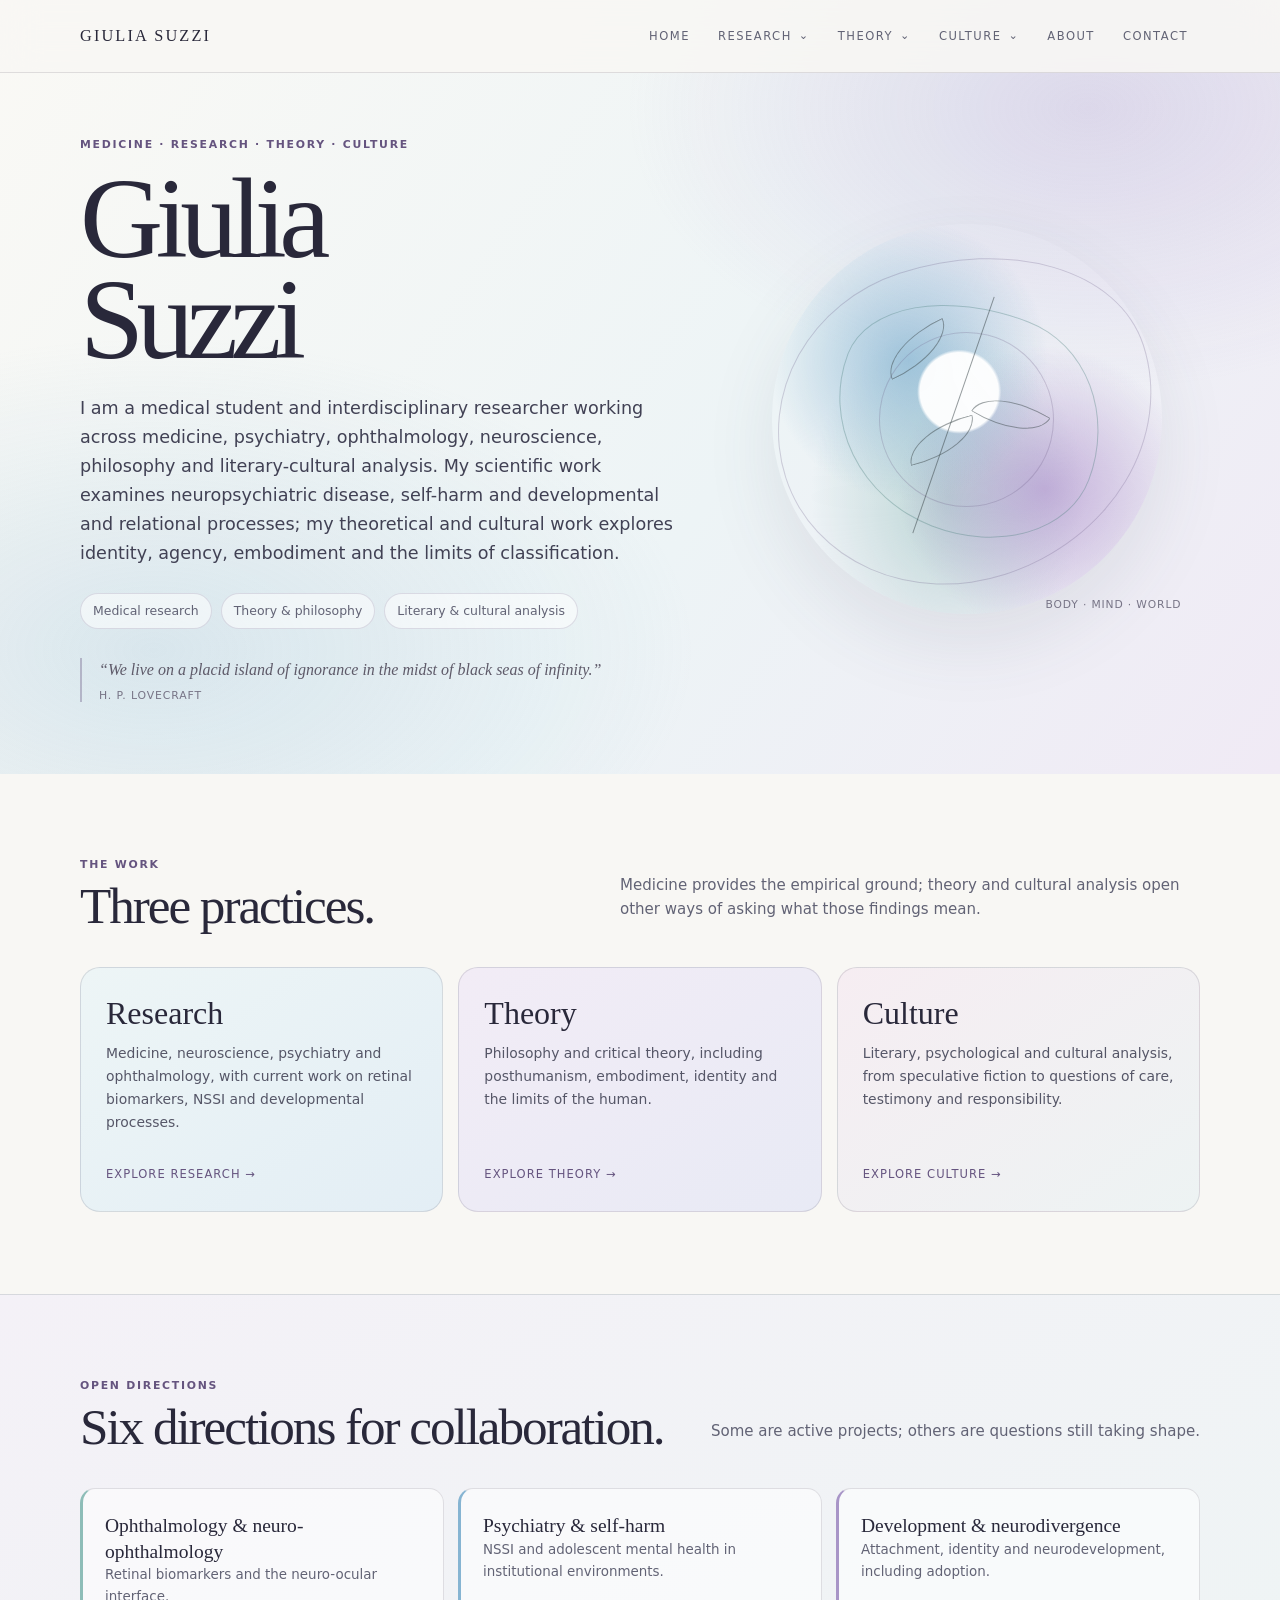
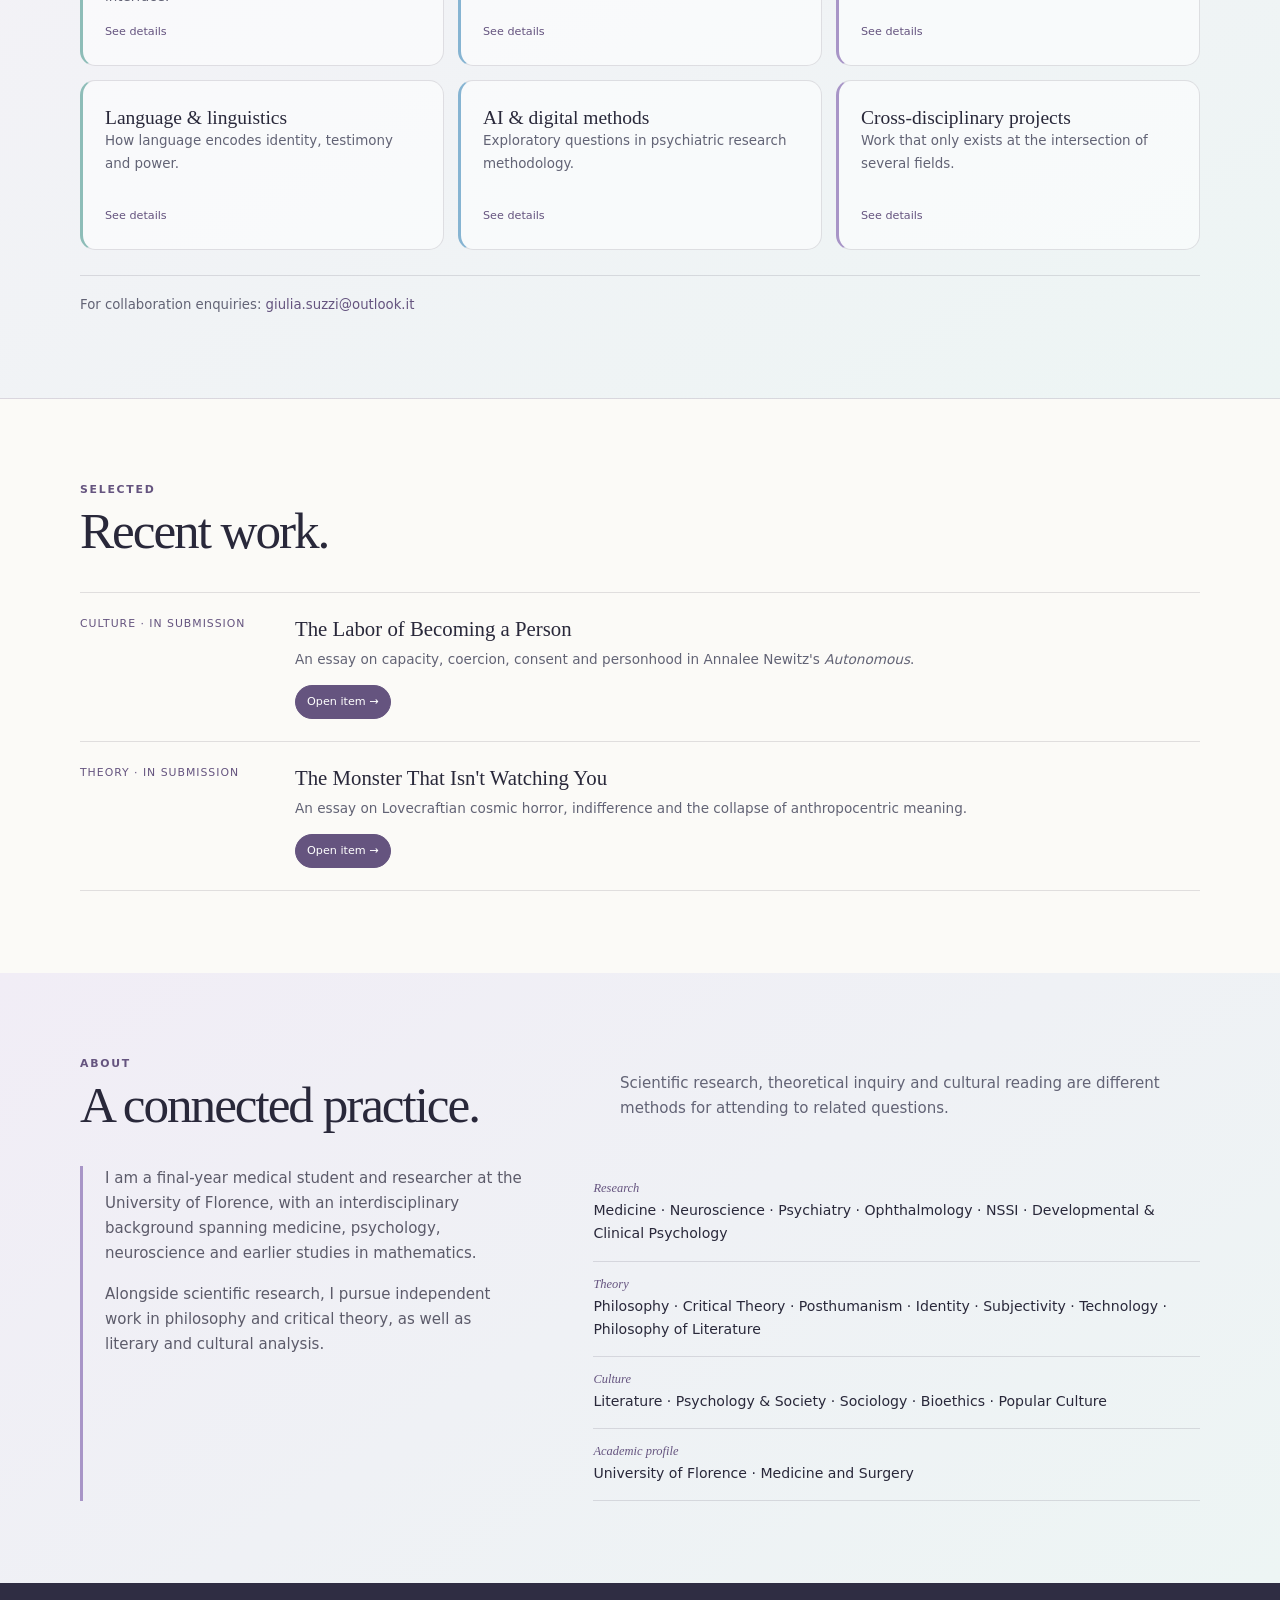
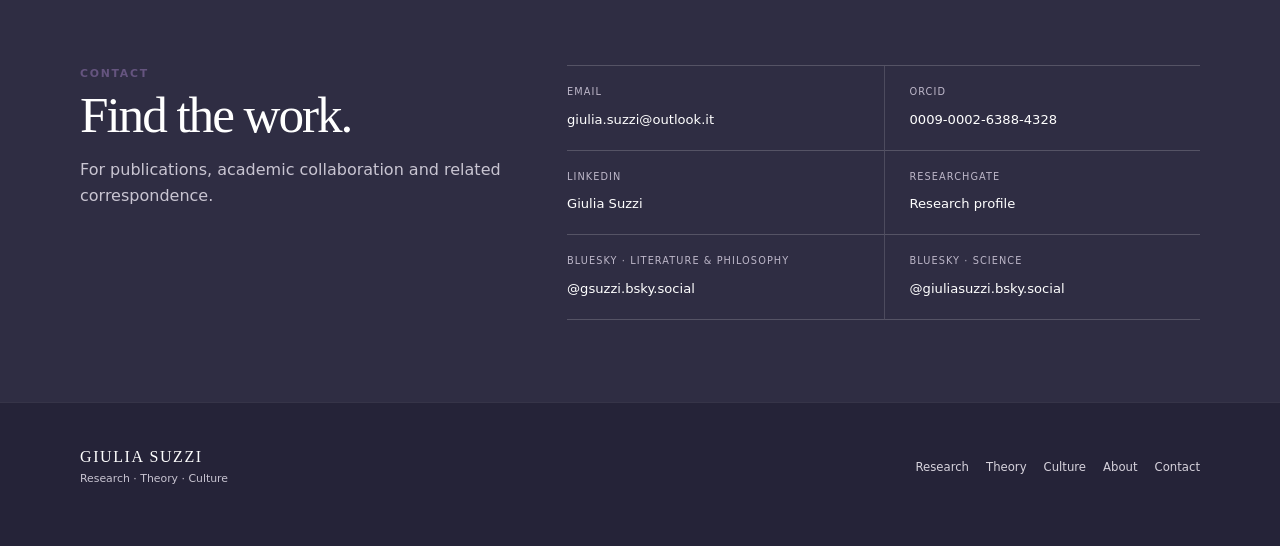
==== commit 61133232: "Add files via upload" ====
--- a/index.html
+++ b/index.html
@@ -27,8 +27,8 @@
 <button class="collab-tile reveal" data-modal="cross"><div><h3>Cross-disciplinary projects</h3><p>Work that only exists at the intersection of several fields.</p></div><span class="collab-cue">See details</span></button></div>
 <div class="collab-note">For collaboration enquiries: <a href="mailto:giulia.suzzi@outlook.it">giulia.suzzi@outlook.it</a></div></div></section>
 <section class="latest"><div class="container"><div class="section-head reveal"><div><div class="kicker">Selected</div><h2 class="section-title">Recent work.</h2></div></div><div class="latest-list">
-<div class="latest-row reveal"><div class="status">Research · In Submission</div><div><h3>The Retina as a Window into Neuropsychiatric Disease</h3><p>A neuropsychiatric retinal biomarker framework connecting retinal biology with neuropsychiatric disease.</p></div></div>
-<div class="latest-row reveal"><div class="status">Culture · In Submission</div><div><h3>What Borne Knows About Caring for the Unclassifiable</h3><p>Accepted by SciPhi Journal and retained under In Submission until publication.</p></div></div></div></div></section>
+<div class="latest-row reveal"><div class="status">Culture · In Submission</div><div><h3>The Labor of Becoming a Person</h3><p>An essay on capacity, coercion, consent and personhood in Annalee Newitz's <i>Autonomous</i>.</p><div class="actions"><a class="btn primary latest-open" href="culture.html#the-labor-of-becoming-a-person">Open item →</a></div></div></div>
+<div class="latest-row reveal"><div class="status">Theory · In Submission</div><div><h3>The Monster That Isn't Watching You</h3><p>An essay on Lovecraftian cosmic horror, indifference and the collapse of anthropocentric meaning.</p><div class="actions"><a class="btn primary latest-open" href="theory.html#the-monster-that-isnt-watching-you">Open item →</a></div></div></div></div></div></section>
 <section id="about" class="about-section"><div class="container"><div class="section-head reveal"><div><div class="kicker">About</div><h2 class="section-title">A connected practice.</h2></div><p class="section-intro">Scientific research, theoretical inquiry and cultural reading are different methods for attending to related questions.</p></div>
 <div class="about-layout"><div class="about-quote reveal"><p>I am a final-year medical student and researcher at the University of Florence, with an interdisciplinary background spanning medicine, psychology, neuroscience and earlier studies in mathematics.</p><p>Alongside scientific research, I pursue independent work in philosophy and critical theory, as well as literary and cultural analysis.</p></div>
 <div class="facts reveal"><div><span>Research</span>Medicine · Neuroscience · Psychiatry · Ophthalmology · NSSI · Developmental & Clinical Psychology</div><div><span>Theory</span>Philosophy · Critical Theory · Posthumanism · Identity · Subjectivity · Technology · Philosophy of Literature</div><div><span>Culture</span>Literature · Psychology & Society · Sociology · Bioethics · Popular Culture</div><div><span>Academic profile</span>University of Florence · Medicine and Surgery</div></div></div></div></section>
--- a/style.css
+++ b/style.css
@@ -229,3 +229,106 @@
 @media(max-width:560px){
   .section-motif{height:180px;border-radius:18px}
 }
+
+
+/* V6 — supplied artwork, integrated into the hero */
+.page-hero{
+  overflow:hidden;
+}
+.page-hero-inner{
+  position:relative;
+}
+.section-heading{
+  position:relative;
+  display:grid;
+  grid-template-columns:minmax(390px, .82fr) minmax(430px, 1.18fr);
+  align-items:center;
+  gap:10px;
+  min-height:310px;
+}
+.section-heading-copy{
+  position:relative;
+  z-index:3;
+  padding:24px 0 24px;
+}
+.section-motif{
+  position:relative;
+  height:310px;
+  width:calc(100% + 110px);
+  margin-left:-10px;
+  border-radius:0;
+  overflow:hidden;
+  background:transparent !important;
+  opacity:1;
+}
+.section-motif::before{
+  content:"";
+  position:absolute;
+  z-index:2;
+  inset:0;
+  pointer-events:none;
+  background:linear-gradient(90deg,
+    rgba(248,249,247,1) 0%,
+    rgba(248,249,247,.78) 7%,
+    rgba(248,249,247,.30) 22%,
+    rgba(248,249,247,0) 43%);
+}
+.section-motif::after{
+  display:none !important;
+}
+.section-motif img{
+  display:block;
+  width:100%;
+  height:100%;
+  object-fit:cover;
+  object-position:center;
+  border-radius:0;
+  opacity:.78;
+  filter:saturate(.78) contrast(.94);
+}
+
+/* Keep each supplied artwork in its own restrained palette */
+.page-research .section-motif img{
+  opacity:.80;
+  filter:saturate(.76) contrast(.94);
+}
+.page-theory .section-motif img{
+  opacity:.75;
+  filter:saturate(.68) contrast(.93);
+}
+.page-culture .section-motif img{
+  opacity:.70;
+  filter:saturate(.62) contrast(.93);
+}
+
+/* Palette-matched lower strip: color only */
+.page-palette-band{
+  height:76px;
+  margin-top:0;
+}
+.page-research .page-palette-band{
+  background:linear-gradient(105deg,#eef7f8 0%,#dcecf3 48%,#e7eef1 100%);
+}
+.page-theory .page-palette-band{
+  background:linear-gradient(105deg,#f4eef6 0%,#e7e5f0 50%,#efedf3 100%);
+}
+.page-culture .page-palette-band{
+  background:linear-gradient(105deg,#f7edef 0%,#eee7ef 50%,#eaf0f1 100%);
+}
+
+@media(max-width:850px){
+  .section-heading{
+    grid-template-columns:1fr;
+    min-height:0;
+  }
+  .section-heading-copy{padding-bottom:0}
+  .section-motif{
+    height:240px;
+    width:100%;
+    margin-left:0;
+  }
+}
+@media(max-width:560px){
+  .section-motif{height:190px}
+  .page-palette-band{height:58px}
+}
